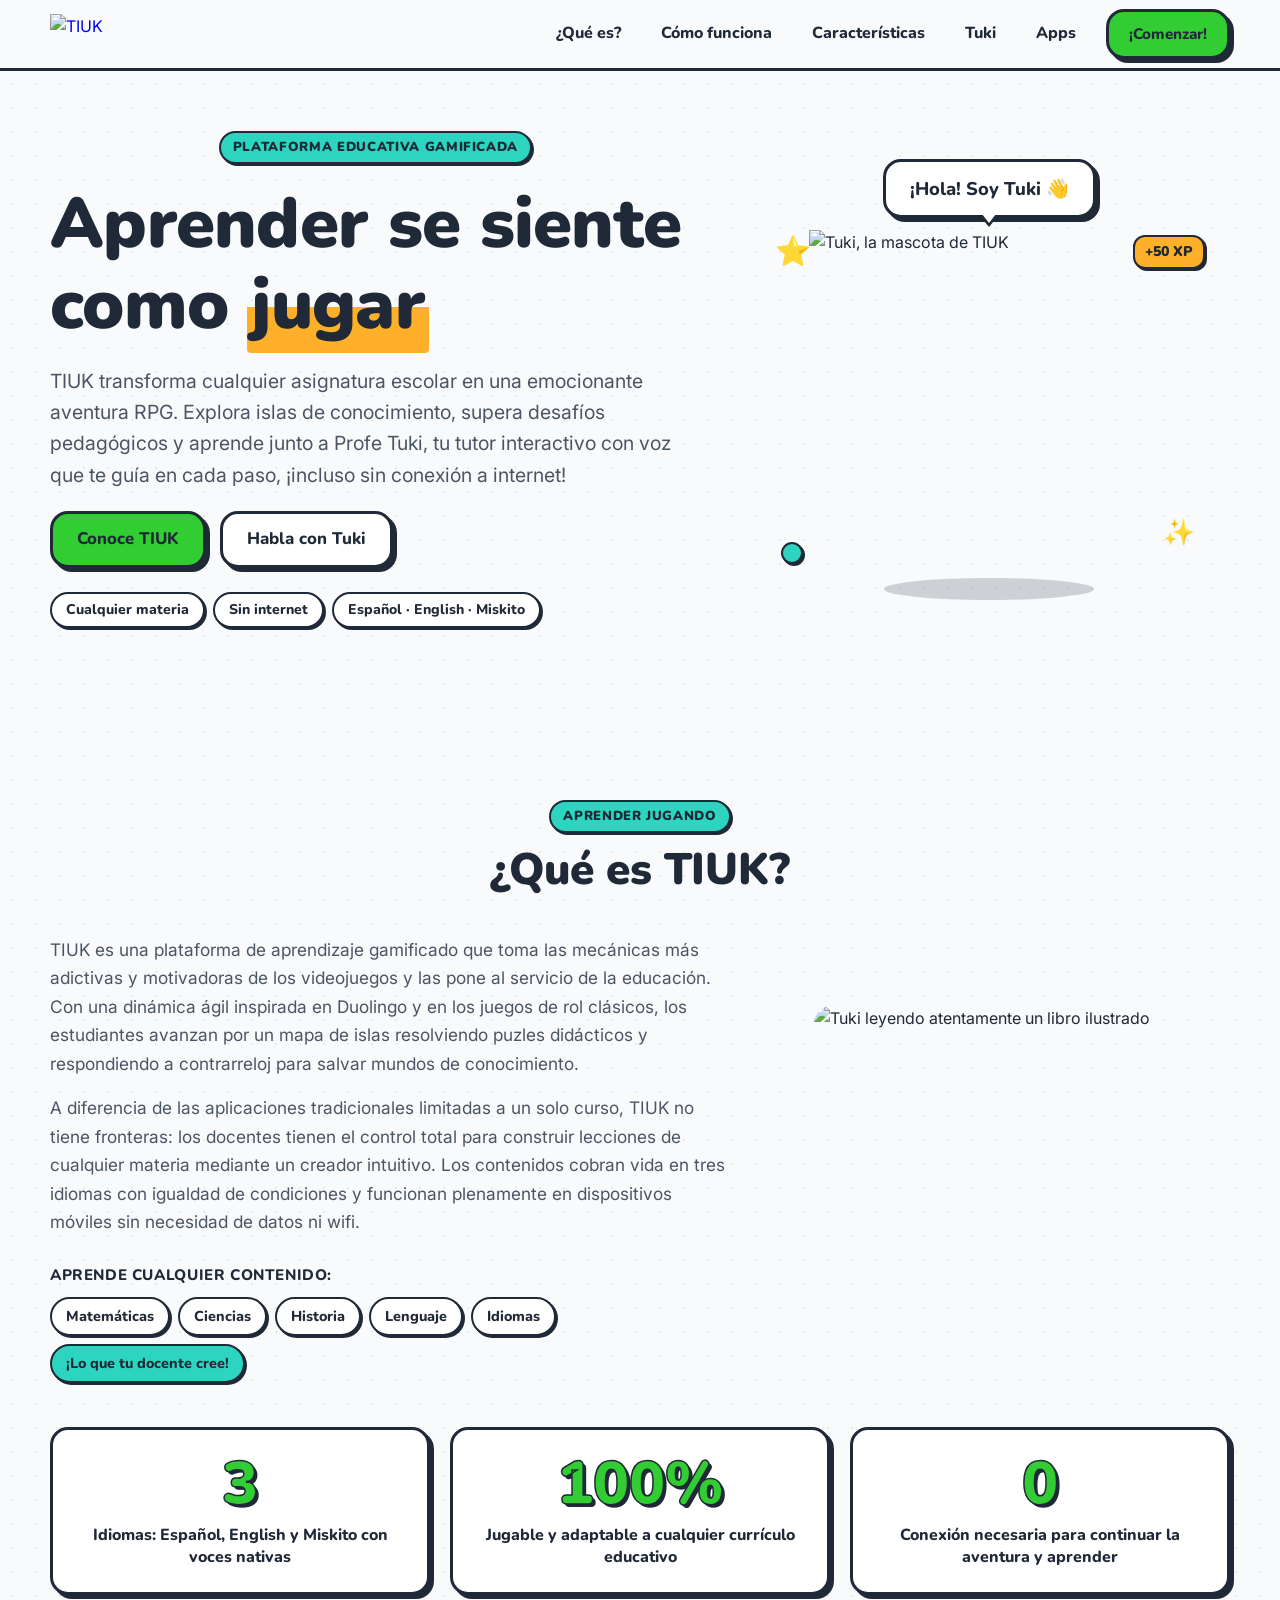
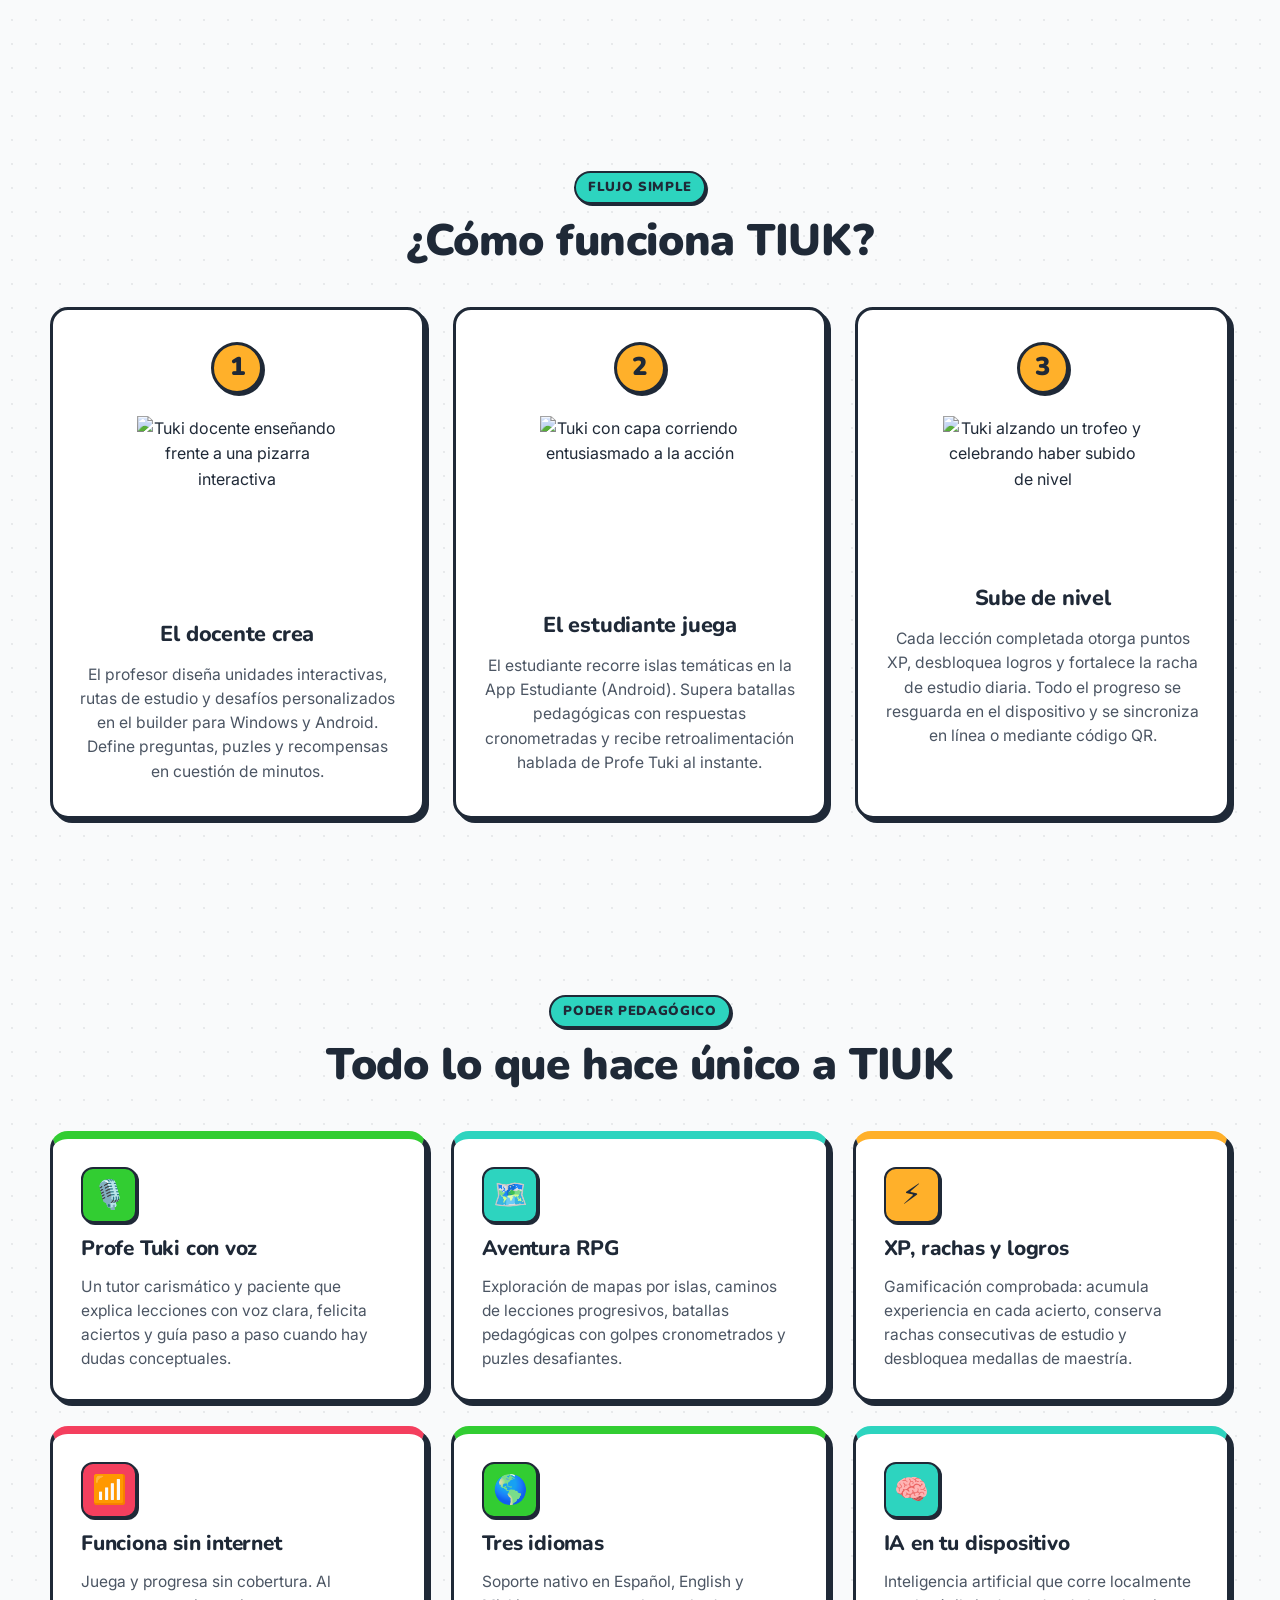
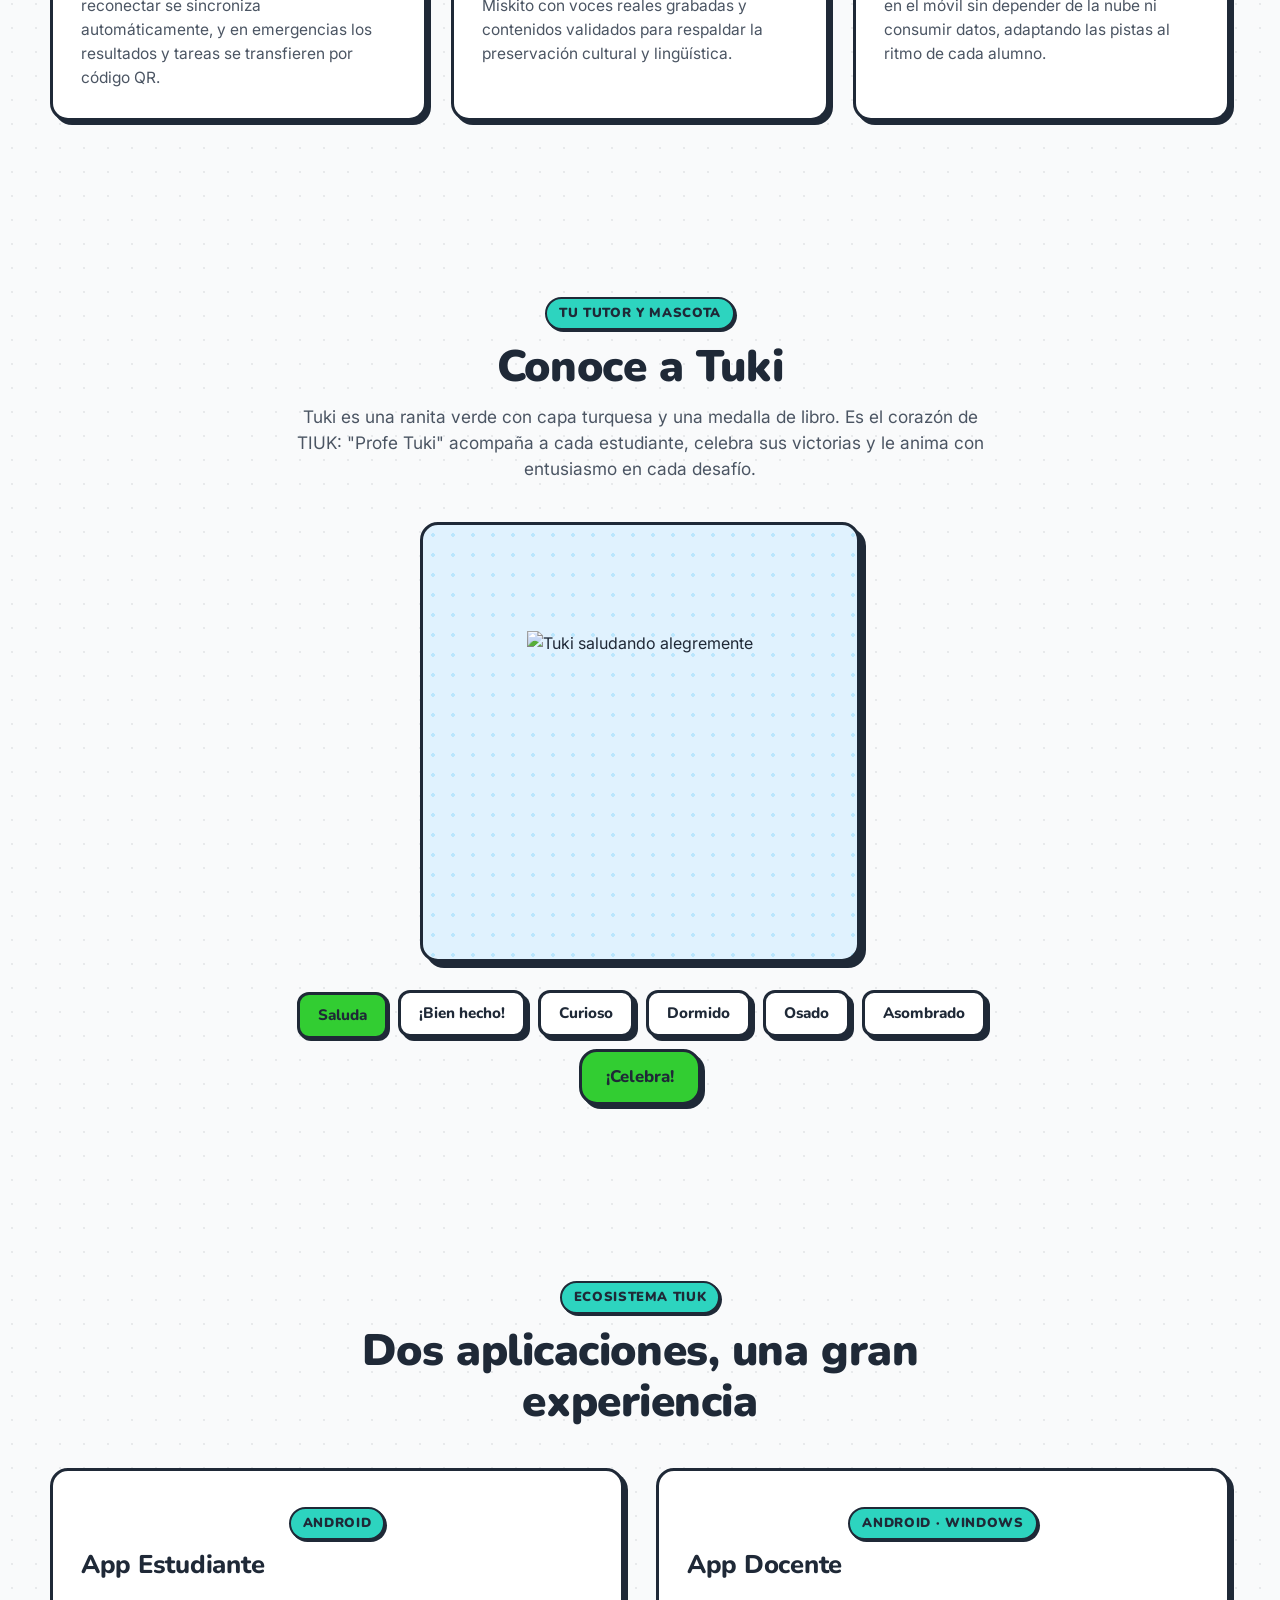
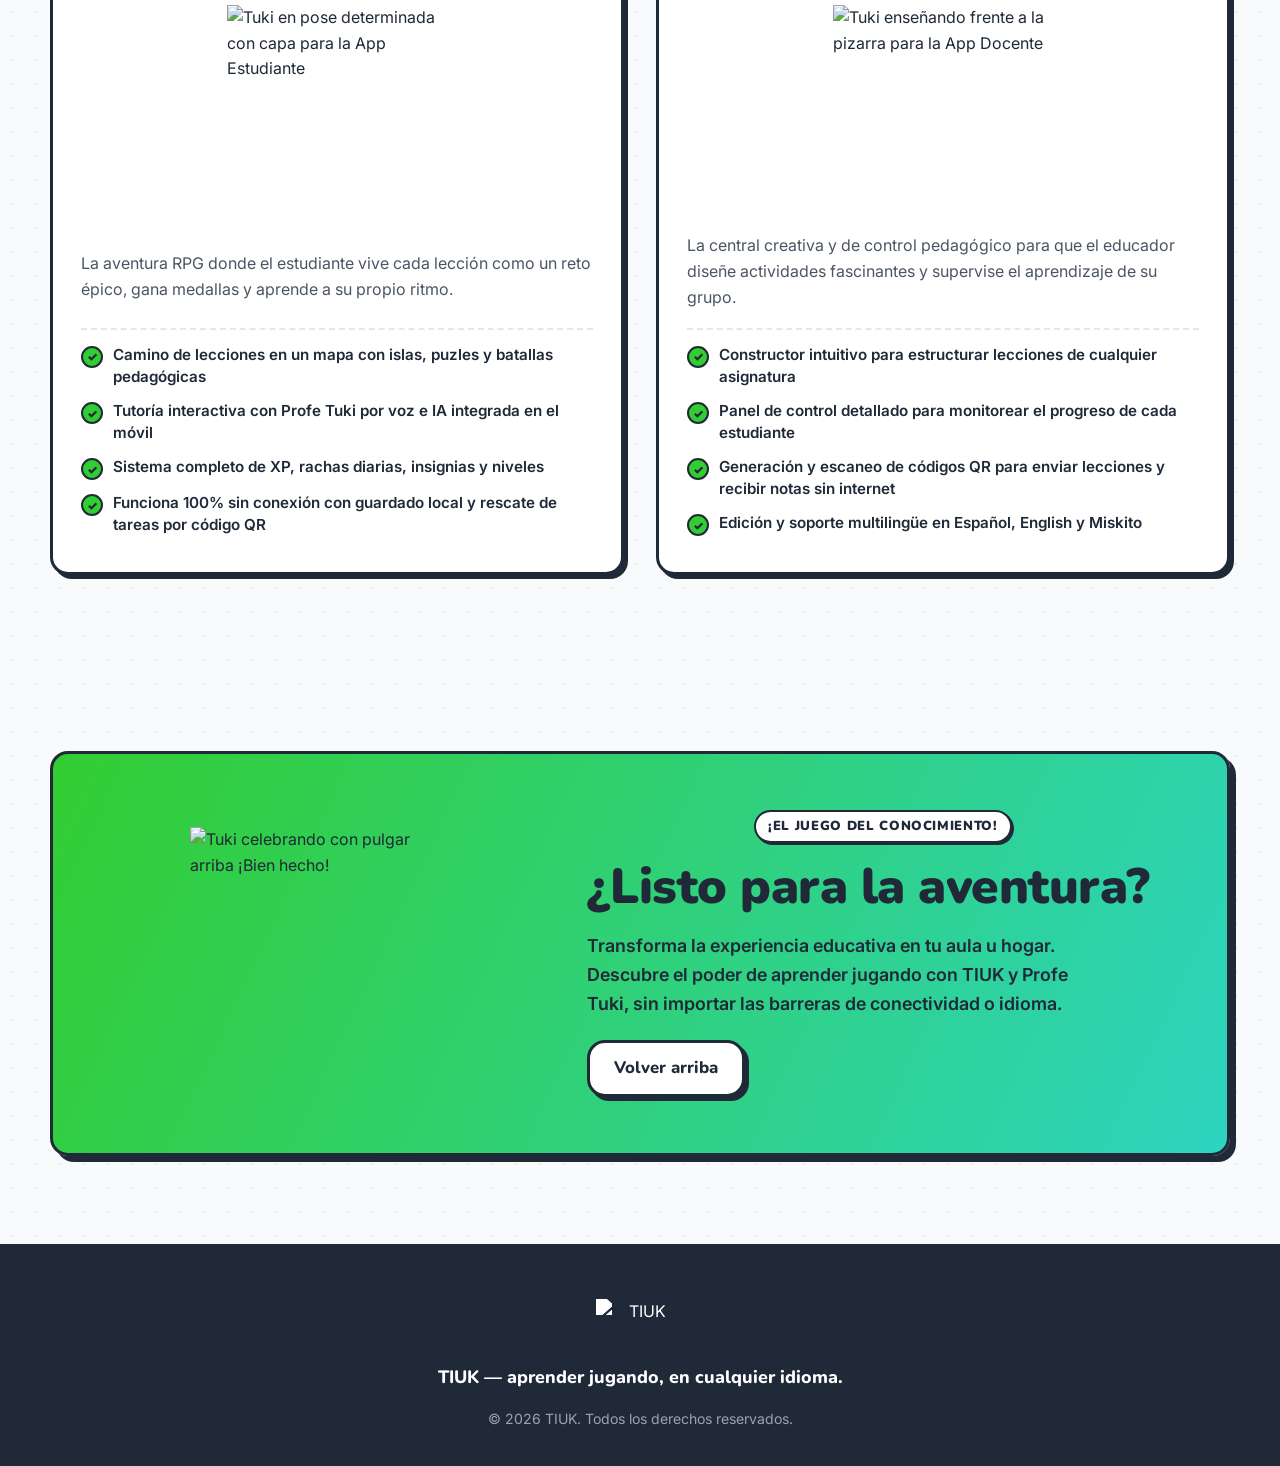
==== index.html @ 65a8e981 "feat(landing): estructura y estilos responsive de la landing de TIUK" ====
<!doctype html>
<html lang="es">
<head>
  <meta charset="UTF-8">
  <meta name="viewport" content="width=device-width, initial-scale=1.0">
  <title>TIUK — Aprender se siente como jugar</title>
  <meta name="description" content="TIUK es la plataforma educativa gamificada que convierte cualquier materia en una aventura RPG. Aprende con Profe Tuki, sin conexión a internet y en tres idiomas: Español, English y Miskito.">
  <meta name="theme-color" content="#32CD32">

  <!-- Open Graph -->
  <meta property="og:title" content="TIUK — Aprender se siente como jugar">
  <meta property="og:description" content="Plataforma educativa gamificada tipo RPG aplicable a cualquier materia. Tutor con voz Profe Tuki, modo sin conexión y soporte para Español, English y Miskito.">
  <meta property="og:image" content="assets/img/saludando.webp">

  <!-- Favicon -->
  <link rel="icon" type="image/svg+xml" href="assets/marca/simbolo.svg">

  <!-- Google Fonts: Nunito (800, 900) e Inter (400, 600, 700) -->
  <link rel="preconnect" href="https://fonts.googleapis.com">
  <link rel="preconnect" href="https://fonts.gstatic.com" crossorigin>
  <link href="https://fonts.googleapis.com/css2?family=Inter:wght@400;600;700&family=Nunito:wght@800;900&display=swap" rel="stylesheet">

  <!-- Estilos principales -->
  <link rel="stylesheet" href="css/estilos.css">

  <!-- Script diferido -->
  <script src="js/principal.js" defer></script>
</head>
<body>
  <!-- Enlace accesible de salto al contenido -->
  <a class="salto" href="#contenido">Saltar al contenido</a>

  <!-- Cabecera de navegación fija -->
  <header class="cabecera">
    <div class="contenedor cabecera__contenedor">
      <a class="cabecera__marca" href="#inicio" aria-label="TIUK - Volver al inicio">
        <img src="assets/marca/wordmark.svg" alt="TIUK" width="1698" height="926">
      </a>

      <button class="cabecera__menu" aria-expanded="false" aria-controls="navegacion" aria-label="Abrir menú" type="button">
        <span></span>
        <span></span>
        <span></span>
      </button>

      <nav id="navegacion" class="navegacion" aria-label="Navegación principal">
        <a href="#que-es" class="navegacion__enlace">¿Qué es?</a>
        <a href="#como-funciona" class="navegacion__enlace">Cómo funciona</a>
        <a href="#caracteristicas" class="navegacion__enlace">Características</a>
        <a href="#tuki" class="navegacion__enlace">Tuki</a>
        <a href="#apps" class="navegacion__enlace">Apps</a>
        <a href="#empezar" class="boton boton--primario cabecera__cta">¡Comenzar!</a>
      </nav>
    </div>
  </header>

  <!-- Contenido principal -->
  <main id="contenido">
    <!-- 1. HÉROE -->
    <section id="inicio" class="seccion seccion--inicio heroe">
      <div class="contenedor heroe__contenedor">
        <div class="heroe__rejilla">
          <div class="heroe__texto">
            <span class="etiqueta">Plataforma educativa gamificada</span>
            <h1>Aprender se siente como <span class="resaltado">jugar</span></h1>
            <p class="heroe__descripcion">
              TIUK transforma cualquier asignatura escolar en una emocionante aventura RPG. Explora islas de conocimiento, supera desafíos pedagógicos y aprende junto a Profe Tuki, tu tutor interactivo con voz que te guía en cada paso, ¡incluso sin conexión a internet!
            </p>
            <div class="heroe__acciones">
              <a href="#que-es" class="boton boton--primario">Conoce TIUK</a>
              <button id="boton-saludar" type="button" class="boton boton--secundario">Habla con Tuki</button>
            </div>
            <div class="insignias">
              <span class="insignia">Cualquier materia</span>
              <span class="insignia">Sin internet</span>
              <span class="insignia">Español · English · Miskito</span>
            </div>
          </div>

          <div class="heroe__visual">
            <div class="tuki-escena">
              <div class="burbuja" id="burbuja-tuki" aria-live="polite">
                <p id="texto-burbuja">¡Hola! Soy Tuki 👋</p>
              </div>
              <img id="tuki-animado" class="tuki-escena__tuki" src="assets/img/tuki-idle.webp" alt="Tuki, la mascota de TIUK" width="720" height="720" fetchpriority="high">
              <div class="tuki-escena__sombra"></div>
              <span class="chispa chispa--estrella" aria-hidden="true">⭐</span>
              <span class="chispa chispa--xp" aria-hidden="true">+50 XP</span>
              <span class="chispa chispa--circulo" aria-hidden="true"></span>
              <span class="chispa chispa--destello" aria-hidden="true">✨</span>
            </div>
          </div>
        </div>
      </div>
    </section>

    <!-- 2. QUÉ ES -->
    <section id="que-es" class="seccion seccion--que-es">
      <div class="contenedor">
        <div class="seccion__cabecera revelar">
          <span class="etiqueta">Aprender jugando</span>
          <h2 class="seccion__titulo">¿Qué es TIUK?</h2>
        </div>

        <div class="que-es__bloque revelar">
          <div class="que-es__texto">
            <p>
              TIUK es una plataforma de aprendizaje gamificado que toma las mecánicas más adictivas y motivadoras de los videojuegos y las pone al servicio de la educación. Con una dinámica ágil inspirada en Duolingo y en los juegos de rol clásicos, los estudiantes avanzan por un mapa de islas resolviendo puzles didácticos y respondiendo a contrarreloj para salvar mundos de conocimiento.
            </p>
            <p>
              A diferencia de las aplicaciones tradicionales limitadas a un solo curso, TIUK no tiene fronteras: los docentes tienen el control total para construir lecciones de cualquier materia mediante un creador intuitivo. Los contenidos cobran vida en tres idiomas con igualdad de condiciones y funcionan plenamente en dispositivos móviles sin necesidad de datos ni wifi.
            </p>

            <div class="materias-bloque">
              <span class="materias-bloque__titulo">Aprende cualquier contenido:</span>
              <ul class="materias" aria-label="Materias aplicables en TIUK">
                <li class="materia-chip">Matemáticas</li>
                <li class="materia-chip">Ciencias</li>
                <li class="materia-chip">Historia</li>
                <li class="materia-chip">Lenguaje</li>
                <li class="materia-chip">Idiomas</li>
                <li class="materia-chip materia-chip--destacado">¡Lo que tu docente cree!</li>
              </ul>
            </div>
          </div>

          <div class="que-es__visual">
            <img class="que-es__imagen" src="assets/img/leyendo.webp" alt="Tuki leyendo atentamente un libro ilustrado" width="560" height="451" loading="lazy" decoding="async">
          </div>
        </div>

        <div class="datos">
          <div class="dato tarjeta revelar">
            <span class="dato__cifra">3</span>
            <span class="dato__texto">Idiomas: Español, English y Miskito con voces nativas</span>
          </div>
          <div class="dato tarjeta revelar">
            <span class="dato__cifra">100%</span>
            <span class="dato__texto">Jugable y adaptable a cualquier currículo educativo</span>
          </div>
          <div class="dato tarjeta revelar">
            <span class="dato__cifra">0</span>
            <span class="dato__texto">Conexión necesaria para continuar la aventura y aprender</span>
          </div>
        </div>
      </div>
    </section>

    <!-- 3. CÓMO FUNCIONA -->
    <section id="como-funciona" class="seccion seccion--como-funciona">
      <div class="contenedor">
        <div class="seccion__cabecera revelar">
          <span class="etiqueta">Flujo simple</span>
          <h2 class="seccion__titulo">¿Cómo funciona TIUK?</h2>
        </div>

        <ol class="pasos">
          <li class="paso tarjeta revelar">
            <span class="paso__numero">1</span>
            <img class="paso__imagen" src="assets/img/ensenando.webp" alt="Tuki docente enseñando frente a una pizarra interactiva" width="560" height="515" loading="lazy" decoding="async">
            <h3>El docente crea</h3>
            <p>
              El profesor diseña unidades interactivas, rutas de estudio y desafíos personalizados en el builder para Windows y Android. Define preguntas, puzles y recompensas en cuestión de minutos.
            </p>
          </li>

          <li class="paso tarjeta revelar">
            <span class="paso__numero">2</span>
            <img class="paso__imagen" src="assets/img/corriendo.webp" alt="Tuki con capa corriendo entusiasmado a la acción" width="560" height="490" loading="lazy" decoding="async">
            <h3>El estudiante juega</h3>
            <p>
              El estudiante recorre islas temáticas en la App Estudiante (Android). Supera batallas pedagógicas con respuestas cronometradas y recibe retroalimentación hablada de Profe Tuki al instante.
            </p>
          </li>

          <li class="paso tarjeta revelar">
            <span class="paso__numero">3</span>
            <img class="paso__imagen" src="assets/img/subir-nivel.webp" alt="Tuki alzando un trofeo y celebrando haber subido de nivel" width="560" height="416" loading="lazy" decoding="async">
            <h3>Sube de nivel</h3>
            <p>
              Cada lección completada otorga puntos XP, desbloquea logros y fortalece la racha de estudio diaria. Todo el progreso se resguarda en el dispositivo y se sincroniza en línea o mediante código QR.
            </p>
          </li>
        </ol>
      </div>
    </section>

    <!-- 4. CARACTERÍSTICAS -->
    <section id="caracteristicas" class="seccion seccion--caracteristicas">
      <div class="contenedor">
        <div class="seccion__cabecera revelar">
          <span class="etiqueta">Poder pedagógico</span>
          <h2 class="seccion__titulo">Todo lo que hace único a TIUK</h2>
        </div>

        <div class="rejilla-caracteristicas">
          <article class="tarjeta caracteristica caracteristica--verde revelar">
            <div class="caracteristica__icono" aria-hidden="true">🎙️</div>
            <h3>Profe Tuki con voz</h3>
            <p>
              Un tutor carismático y paciente que explica lecciones con voz clara, felicita aciertos y guía paso a paso cuando hay dudas conceptuales.
            </p>
          </article>

          <article class="tarjeta caracteristica caracteristica--turquesa revelar">
            <div class="caracteristica__icono" aria-hidden="true">🗺️</div>
            <h3>Aventura RPG</h3>
            <p>
              Exploración de mapas por islas, caminos de lecciones progresivos, batallas pedagógicas con golpes cronometrados y puzles desafiantes.
            </p>
          </article>

          <article class="tarjeta caracteristica caracteristica--ambar revelar">
            <div class="caracteristica__icono" aria-hidden="true">⚡</div>
            <h3>XP, rachas y logros</h3>
            <p>
              Gamificación comprobada: acumula experiencia en cada acierto, conserva rachas consecutivas de estudio y desbloquea medallas de maestría.
            </p>
          </article>

          <article class="tarjeta caracteristica caracteristica--coral revelar">
            <div class="caracteristica__icono" aria-hidden="true">📶</div>
            <h3>Funciona sin internet</h3>
            <p>
              Juega y progresa sin cobertura. Al reconectar se sincroniza automáticamente, y en emergencias los resultados y tareas se transfieren por código QR.
            </p>
          </article>

          <article class="tarjeta caracteristica caracteristica--verde revelar">
            <div class="caracteristica__icono" aria-hidden="true">🌎</div>
            <h3>Tres idiomas</h3>
            <p>
              Soporte nativo en Español, English y Miskito con voces reales grabadas y contenidos validados para respaldar la preservación cultural y lingüística.
            </p>
          </article>

          <article class="tarjeta caracteristica caracteristica--turquesa revelar">
            <div class="caracteristica__icono" aria-hidden="true">🧠</div>
            <h3>IA en tu dispositivo</h3>
            <p>
              Inteligencia artificial que corre localmente en el móvil sin depender de la nube ni consumir datos, adaptando las pistas al ritmo de cada alumno.
            </p>
          </article>
        </div>
      </div>
    </section>

    <!-- 5. TUKI -->
    <section id="tuki" class="seccion seccion--tuki">
      <div class="contenedor">
        <div class="seccion__cabecera revelar">
          <span class="etiqueta">Tu tutor y mascota</span>
          <h2 class="seccion__titulo">Conoce a Tuki</h2>
          <p class="seccion__subtitulo">
            Tuki es una ranita verde con capa turquesa y una medalla de libro. Es el corazón de TIUK: "Profe Tuki" acompaña a cada estudiante, celebra sus victorias y le anima con entusiasmo en cada desafío.
          </p>
        </div>

        <div class="galeria revelar">
          <div class="galeria__escenario">
            <img id="tuki-galeria" src="assets/img/saludando.webp" width="560" height="549" alt="Tuki saludando alegremente" loading="lazy" decoding="async">
            <div class="confeti" id="confeti" aria-hidden="true"></div>
          </div>

          <div class="galeria__opciones" role="group" aria-label="Cambiar pose o estado de Tuki">
            <button type="button" class="opcion-pose" data-pose="saludando" data-alto="549" aria-pressed="true">Saluda</button>
            <button type="button" class="opcion-pose" data-pose="bien-hecho" data-alto="545" aria-pressed="false">¡Bien hecho!</button>
            <button type="button" class="opcion-pose" data-pose="curioso" data-alto="537" aria-pressed="false">Curioso</button>
            <button type="button" class="opcion-pose" data-pose="dormido" data-alto="550" aria-pressed="false">Dormido</button>
            <button type="button" class="opcion-pose" data-pose="cara-osado" data-alto="417" aria-pressed="false">Osado</button>
            <button type="button" class="opcion-pose" data-pose="cara-asombro" data-alto="467" aria-pressed="false">Asombrado</button>
            <button type="button" id="boton-celebrar" class="boton boton--primario">¡Celebra!</button>
          </div>
        </div>
      </div>
    </section>

    <!-- 6. APPS -->
    <section id="apps" class="seccion seccion--apps">
      <div class="contenedor">
        <div class="seccion__cabecera revelar">
          <span class="etiqueta">Ecosistema TIUK</span>
          <h2 class="seccion__titulo">Dos aplicaciones, una gran experiencia</h2>
        </div>

        <div class="rejilla-apps">
          <article class="tarjeta app revelar">
            <div class="app__cabecera">
              <span class="etiqueta">Android</span>
              <h3 class="app__titulo">App Estudiante</h3>
            </div>
            <img class="app__imagen" src="assets/img/tuki-determinado.webp" alt="Tuki en pose determinada con capa para la App Estudiante" width="720" height="720" loading="lazy" decoding="async">
            <p class="app__descripcion">
              La aventura RPG donde el estudiante vive cada lección como un reto épico, gana medallas y aprende a su propio ritmo.
            </p>
            <ul class="app__beneficios">
              <li><span class="app__check" aria-hidden="true">✓</span> Camino de lecciones en un mapa con islas, puzles y batallas pedagógicas</li>
              <li><span class="app__check" aria-hidden="true">✓</span> Tutoría interactiva con Profe Tuki por voz e IA integrada en el móvil</li>
              <li><span class="app__check" aria-hidden="true">✓</span> Sistema completo de XP, rachas diarias, insignias y niveles</li>
              <li><span class="app__check" aria-hidden="true">✓</span> Funciona 100% sin conexión con guardado local y rescate de tareas por código QR</li>
            </ul>
          </article>

          <article class="tarjeta app revelar">
            <div class="app__cabecera">
              <span class="etiqueta">Android · Windows</span>
              <h3 class="app__titulo">App Docente</h3>
            </div>
            <img class="app__imagen" src="assets/img/ensenando.webp" alt="Tuki enseñando frente a la pizarra para la App Docente" width="560" height="515" loading="lazy" decoding="async">
            <p class="app__descripcion">
              La central creativa y de control pedagógico para que el educador diseñe actividades fascinantes y supervise el aprendizaje de su grupo.
            </p>
            <ul class="app__beneficios">
              <li><span class="app__check" aria-hidden="true">✓</span> Constructor intuitivo para estructurar lecciones de cualquier asignatura</li>
              <li><span class="app__check" aria-hidden="true">✓</span> Panel de control detallado para monitorear el progreso de cada estudiante</li>
              <li><span class="app__check" aria-hidden="true">✓</span> Generación y escaneo de códigos QR para enviar lecciones y recibir notas sin internet</li>
              <li><span class="app__check" aria-hidden="true">✓</span> Edición y soporte multilingüe en Español, English y Miskito</li>
            </ul>
          </article>
        </div>
      </div>
    </section>

    <!-- 7. EMPEZAR (CTA) -->
    <section id="empezar" class="seccion seccion--cta">
      <div class="contenedor">
        <div class="cta-banner tarjeta revelar">
          <div class="cta-banner__visual">
            <img class="cta-banner__imagen" src="assets/img/bien-hecho.webp" alt="Tuki celebrando con pulgar arriba ¡Bien hecho!" width="560" height="545" loading="lazy" decoding="async">
          </div>
          <div class="cta-banner__contenido">
            <span class="etiqueta cta-banner__etiqueta">¡El juego del conocimiento!</span>
            <h2 class="seccion__titulo cta-banner__titulo">¿Listo para la aventura?</h2>
            <p class="cta-banner__texto">
              Transforma la experiencia educativa en tu aula u hogar. Descubre el poder de aprender jugando con TIUK y Profe Tuki, sin importar las barreras de conectividad o idioma.
            </p>
            <div class="cta-banner__acciones">
              <a href="#inicio" class="boton boton--secundario">Volver arriba</a>
            </div>
          </div>
        </div>
      </div>
    </section>
  </main>

  <!-- Pie de página -->
  <footer class="pie">
    <div class="contenedor pie__contenedor">
      <div class="pie__marca-envoltorio">
        <img class="pie__marca" src="assets/marca/wordmark.svg" alt="TIUK" width="1698" height="926" loading="lazy" decoding="async">
      </div>
      <p class="pie__lema">TIUK — aprender jugando, en cualquier idioma.</p>
      <p class="pie__copyright">© 2026 TIUK. Todos los derechos reservados.</p>
    </div>
  </footer>
</body>
</html>
---- css/estilos.css ----
/* ==========================================================================
   TIUK LANDING PAGE - HOJA DE ESTILOS PRINCIPAL
   Estilo: Soft-Neobrutalismo Mobile-First
   ========================================================================== */

/* --------------------------------------------------------------------------
   1. TOKENS DE DISEÑO Y VARIABLES CSS
   -------------------------------------------------------------------------- */
:root {
  --verde-vital: #32CD32;
  --turquesa: #2DD4BF;
  --coral: #F43F5E;
  --ambar: #FFB02A;
  --grafito: #1F2937;
  --nube: #F9FAFB;
  --papel: #FFFFFF;
  --gris-inactivo: #E5E7EB;
  --gris-oscuro: #4B5563;

  --fuente-titulos: 'Nunito', system-ui, sans-serif;
  --fuente-cuerpo: 'Inter', system-ui, sans-serif;

  --borde: 3px solid var(--grafito);
  --sombra: 4px 4px 0 var(--grafito);
  --sombra-grande: 6px 6px 0 var(--grafito);
  --sombra-chica: 2px 2px 0 var(--grafito);

  --radio: 18px;
  --radio-chico: 12px;
  --gutter: 16px;
}

/* --------------------------------------------------------------------------
   2. RESET LIGERO Y BASE
   -------------------------------------------------------------------------- */
*,
*::before,
*::after {
  box-sizing: border-box;
  margin: 0;
  padding: 0;
}

html {
  scroll-behavior: smooth;
  scroll-padding-top: 84px;
  -webkit-text-size-adjust: 100%;
}

body {
  background-color: var(--nube);
  background-image: radial-gradient(rgba(31, 41, 55, 0.08) 1.5px, transparent 1.5px);
  background-size: 24px 24px;
  color: var(--grafito);
  font-family: var(--fuente-cuerpo);
  font-size: 1rem;
  line-height: 1.6;
  overflow-x: clip;
  overflow-wrap: break-word;
  word-break: break-word;
}

img,
picture,
svg,
video {
  max-width: 100%;
  height: auto;
  display: block;
}

button,
input,
select,
textarea {
  font: inherit;
  color: inherit;
}

/* --------------------------------------------------------------------------
   3. TIPOGRAFÍA Y JERARQUÍA
   -------------------------------------------------------------------------- */
h1,
h2,
h3,
h4 {
  font-family: var(--fuente-titulos);
  color: var(--grafito);
  line-height: 1.15;
  letter-spacing: -0.01em;
}

h1 {
  font-weight: 900;
  font-size: clamp(2.2rem, 6vw + 1rem, 4.4rem);
}

h2 {
  font-weight: 900;
  font-size: clamp(1.8rem, 3.5vw + 0.5rem, 2.75rem);
}

h3 {
  font-weight: 800;
  font-size: clamp(1.25rem, 2vw + 0.4rem, 1.6rem);
}

p {
  color: var(--gris-oscuro);
}

/* --------------------------------------------------------------------------
   4. ACCESIBILIDAD Y UTILIDADES
   -------------------------------------------------------------------------- */
/* Salto de accesibilidad */
.salto {
  position: absolute;
  top: -120px;
  left: var(--gutter);
  z-index: 1000;
  padding: 12px 20px;
  background-color: var(--verde-vital);
  color: var(--grafito);
  border: var(--borde);
  border-radius: var(--radio-chico);
  box-shadow: var(--sombra);
  font-family: var(--fuente-titulos);
  font-weight: 900;
  text-decoration: none;
  transition: top 0.2s ease;
}

.salto:focus {
  top: 16px;
  outline: 3px solid var(--grafito);
  outline-offset: 3px;
}

/* Foco visible en elementos interactivos */
:focus-visible {
  outline: 3px solid var(--turquesa);
  outline-offset: 3px;
}

/* Contenedor fluido */
.contenedor {
  width: min(1180px, 100% - 2 * var(--gutter));
  margin-inline: auto;
}

@media (min-width: 1200px) {
  :root {
    --gutter: 24px;
  }
}

/* Secciones globales */
.seccion {
  padding-block: 56px;
}

@media (min-width: 900px) {
  .seccion {
    padding-block: 88px;
  }
}

.seccion__cabecera {
  text-align: center;
  max-width: 700px;
  margin-inline: auto;
  margin-bottom: 40px;
  display: flex;
  flex-direction: column;
  align-items: center;
  gap: 12px;
}

.seccion__titulo {
  color: var(--grafito);
}

.seccion__subtitulo {
  font-size: 1.08rem;
  color: var(--gris-oscuro);
  line-height: 1.5;
}

/* Tarjeta neobrutalista base */
.tarjeta {
  background-color: var(--papel);
  border: var(--borde);
  border-radius: var(--radio);
  box-shadow: var(--sombra);
  transition: transform 0.15s ease, box-shadow 0.15s ease;
}

/* Etiqueta / Badge superior */
.etiqueta {
  display: inline-block;
  font-family: var(--fuente-titulos);
  font-weight: 900;
  font-size: 0.82rem;
  text-transform: uppercase;
  letter-spacing: 0.05em;
  padding: 4px 12px;
  background-color: var(--turquesa);
  color: var(--grafito);
  border: 2px solid var(--grafito);
  border-radius: 999px;
  box-shadow: var(--sombra-chica);
  align-self: center;
}

/* Texto resaltado estilo rotulador */
.resaltado {
  background: linear-gradient(180deg, transparent 52%, var(--ambar) 52%);
  display: inline;
  padding-inline: 4px;
  border-radius: 4px;
}

/* --------------------------------------------------------------------------
   5. BOTONES NEOBRUTALISTAS
   -------------------------------------------------------------------------- */
.boton {
  display: inline-flex;
  align-items: center;
  justify-content: center;
  gap: 8px;
  font-family: var(--fuente-titulos);
  font-weight: 800;
  font-size: 1.05rem;
  text-decoration: none;
  padding: 12px 24px;
  border: var(--borde);
  border-radius: var(--radio);
  box-shadow: var(--sombra);
  cursor: pointer;
  user-select: none;
  transition: transform 0.15s ease, box-shadow 0.15s ease, background-color 0.15s ease;
}

.boton:hover {
  transform: translate(-2px, -2px);
  box-shadow: var(--sombra-grande);
}

.boton:active {
  transform: translate(4px, 4px);
  box-shadow: 0 0 0 var(--grafito);
}

.boton--primario {
  background-color: var(--verde-vital);
  color: var(--grafito);
}

.boton--primario:hover {
  background-color: #2ec12e;
}

.boton--secundario {
  background-color: var(--papel);
  color: var(--grafito);
}

.boton--secundario:hover {
  background-color: var(--nube);
}

/* --------------------------------------------------------------------------
   6. CABECERA Y NAVEGACIÓN
   -------------------------------------------------------------------------- */
.cabecera {
  position: sticky;
  top: 0;
  z-index: 100;
  background-color: rgba(249, 250, 251, 0.94);
  backdrop-filter: blur(10px);
  -webkit-backdrop-filter: blur(10px);
  border-bottom: var(--borde);
}

.cabecera__contenedor {
  display: flex;
  align-items: center;
  justify-content: space-between;
  height: 68px;
}

.cabecera__marca {
  display: inline-flex;
  align-items: center;
  text-decoration: none;
}

.cabecera__marca img {
  height: 40px;
  width: auto;
  object-fit: contain;
}

/* Botón Hamburguesa */
.cabecera__menu {
  display: flex;
  flex-direction: column;
  justify-content: space-around;
  width: 44px;
  height: 44px;
  padding: 9px;
  background-color: var(--papel);
  border: var(--borde);
  border-radius: var(--radio-chico);
  box-shadow: var(--sombra);
  cursor: pointer;
  transition: transform 0.15s ease, box-shadow 0.15s ease;
}

.cabecera__menu:hover {
  transform: translate(-2px, -2px);
  box-shadow: var(--sombra-grande);
}

.cabecera__menu:active {
  transform: translate(2px, 2px);
  box-shadow: 0 0 0 var(--grafito);
}

.cabecera__menu span {
  display: block;
  width: 100%;
  height: 3px;
  background-color: var(--grafito);
  border-radius: 2px;
  transition: transform 0.25s ease, opacity 0.25s ease;
}

/* Hamburguesa en estado X al abrir menú */
.cabecera.cabecera--abierta .cabecera__menu span:nth-child(1) {
  transform: translateY(7px) rotate(45deg);
}

.cabecera.cabecera--abierta .cabecera__menu span:nth-child(2) {
  opacity: 0;
}

.cabecera.cabecera--abierta .cabecera__menu span:nth-child(3) {
  transform: translateY(-7px) rotate(-45deg);
}

/* Panel desplegable mobile < 900px */
@media (max-width: 899px) {
  .navegacion {
    display: none;
    position: fixed;
    top: 68px;
    left: 0;
    right: 0;
    bottom: 0;
    height: calc(100vh - 68px);
    background-color: var(--nube);
    background-image: radial-gradient(rgba(31, 41, 55, 0.08) 1.5px, transparent 1.5px);
    background-size: 24px 24px;
    padding: 36px var(--gutter);
    border-top: var(--borde);
    flex-direction: column;
    align-items: center;
    gap: 20px;
    overflow-y: auto;
  }

  .cabecera.cabecera--abierta .navegacion {
    display: flex;
  }

  .navegacion__enlace {
    font-family: var(--fuente-titulos);
    font-weight: 800;
    font-size: 1.25rem;
    color: var(--grafito);
    text-decoration: none;
    padding: 8px 16px;
    border-radius: var(--radio-chico);
    transition: background-color 0.15s ease;
  }

  .navegacion__enlace:hover {
    background-color: var(--gris-inactivo);
  }

  .navegacion .cabecera__cta {
    width: 100%;
    max-width: 260px;
    margin-top: 12px;
  }
}

/* Navegación horizontal en pantallas >= 900px */
@media (min-width: 900px) {
  .cabecera__menu {
    display: none;
  }

  .navegacion {
    display: flex;
    align-items: center;
    gap: 20px;
  }

  .navegacion__enlace {
    font-family: var(--fuente-titulos);
    font-weight: 800;
    font-size: 1rem;
    color: var(--grafito);
    text-decoration: none;
    padding: 6px 10px;
    border-radius: var(--radio-chico);
    transition: background-color 0.15s ease, color 0.15s ease;
  }

  .navegacion__enlace:hover {
    background-color: rgba(45, 212, 191, 0.2);
  }

  .navegacion .cabecera__cta {
    padding: 10px 20px;
    font-size: 0.95rem;
  }
}

/* --------------------------------------------------------------------------
   7. SECCIÓN 1: HÉROE (#inicio)
   -------------------------------------------------------------------------- */
.heroe {
  padding-top: 36px;
  padding-bottom: 56px;
}

.heroe__rejilla {
  display: grid;
  grid-template-columns: 1fr;
  gap: 36px;
  align-items: center;
}

@media (min-width: 900px) {
  .heroe {
    padding-top: 60px;
    padding-bottom: 84px;
  }

  .heroe__rejilla {
    grid-template-columns: 1.15fr 0.85fr;
    gap: 48px;
  }
}

.heroe__texto {
  display: flex;
  flex-direction: column;
  align-items: flex-start;
  gap: 20px;
}

.heroe__descripcion {
  font-size: clamp(1.05rem, 1.2vw + 0.4rem, 1.22rem);
  color: var(--gris-oscuro);
  line-height: 1.6;
}

.heroe__acciones {
  display: flex;
  flex-wrap: wrap;
  gap: 14px;
  width: 100%;
}

@media (max-width: 480px) {
  .heroe__acciones .boton {
    width: 100%;
  }
}

.insignias {
  display: flex;
  flex-wrap: wrap;
  gap: 8px;
  margin-top: 4px;
}

.insignia {
  background-color: var(--papel);
  border: 2px solid var(--grafito);
  border-radius: 999px;
  box-shadow: var(--sombra-chica);
  padding: 5px 14px;
  font-family: var(--fuente-titulos);
  font-weight: 800;
  font-size: 0.88rem;
  color: var(--grafito);
}

/* Escena interactiva de Tuki */
.heroe__visual {
  display: flex;
  justify-content: center;
  align-items: center;
}

.tuki-escena {
  position: relative;
  width: 100%;
  max-width: 440px;
  display: flex;
  flex-direction: column;
  align-items: center;
  margin-inline: auto;
}

/* Globo de diálogo de Tuki */
.burbuja {
  position: relative;
  background-color: var(--papel);
  border: var(--borde);
  border-radius: var(--radio);
  box-shadow: var(--sombra);
  padding: 12px 24px;
  min-height: 54px;
  margin-bottom: 12px;
  display: inline-flex;
  align-items: center;
  justify-content: center;
  text-align: center;
  z-index: 5;
}

.burbuja p {
  font-family: var(--fuente-titulos);
  font-weight: 800;
  font-size: 1.15rem;
  color: var(--grafito);
  margin: 0;
}

.burbuja::after {
  content: '';
  position: absolute;
  bottom: -12px;
  left: 50%;
  transform: translateX(-50%);
  width: 0;
  height: 0;
  border-left: 10px solid transparent;
  border-right: 10px solid transparent;
  border-top: 12px solid var(--grafito);
}

.burbuja::before {
  content: '';
  position: absolute;
  bottom: -8px;
  left: 50%;
  transform: translateX(-50%);
  width: 0;
  height: 0;
  border-left: 7px solid transparent;
  border-right: 7px solid transparent;
  border-top: 9px solid var(--papel);
  z-index: 1;
}

/* Tuki flotante */
.tuki-escena__tuki {
  width: 100%;
  max-width: 360px;
  height: auto;
  animation: flotar 3s ease-in-out infinite;
  position: relative;
  z-index: 2;
}

/* Sombra de Tuki sincronizada */
.tuki-escena__sombra {
  width: 210px;
  height: 22px;
  background-color: var(--grafito);
  opacity: 0.2;
  border-radius: 50%;
  margin-top: -12px;
  animation: sombra-flotar 3s ease-in-out infinite;
  z-index: 1;
}

@keyframes flotar {
  0%, 100% {
    transform: translateY(0);
  }
  50% {
    transform: translateY(-14px);
  }
}

@keyframes sombra-flotar {
  0%, 100% {
    transform: scale(1);
    opacity: 0.2;
  }
  50% {
    transform: scale(0.85);
    opacity: 0.12;
  }
}

/* Salto de celebración */
.tuki-escena--celebrando,
.tuki-escena--celebrando .tuki-escena__tuki,
.tuki-escena.tuki-escena--celebrando .tuki-escena__tuki,
#tuki-animado.tuki-escena--celebrando {
  animation: saltar 0.6s cubic-bezier(0.34, 1.56, 0.64, 1);
}

@keyframes saltar {
  0%, 100% {
    transform: translateY(0) scale(1);
  }
  35% {
    transform: translateY(-38px) scale(1.08);
  }
  70% {
    transform: translateY(4px) scale(0.96);
  }
}

/* Chispas y elementos flotantes */
.chispa {
  position: absolute;
  pointer-events: none;
  user-select: none;
  z-index: 3;
  font-family: var(--fuente-titulos);
  font-weight: 900;
}

.chispa--estrella {
  top: 70px;
  left: 6px;
  font-size: 1.8rem;
  animation: flotar-chispa 2.8s ease-in-out infinite;
}

.chispa--xp {
  top: 76px;
  right: 4px;
  background-color: var(--ambar);
  color: var(--grafito);
  border: 2px solid var(--grafito);
  border-radius: var(--radio-chico);
  padding: 4px 10px;
  font-size: 0.88rem;
  box-shadow: var(--sombra-chica);
  animation: flotar-chispa 3.2s ease-in-out infinite 0.4s;
}

.chispa--circulo {
  bottom: 36px;
  left: 12px;
  width: 22px;
  height: 22px;
  border-radius: 50%;
  background-color: var(--turquesa);
  border: 2px solid var(--grafito);
  box-shadow: var(--sombra-chica);
  animation: flotar-chispa 2.6s ease-in-out infinite 0.2s;
}

.chispa--destello {
  bottom: 46px;
  right: 14px;
  font-size: 1.6rem;
  animation: flotar-chispa 3s ease-in-out infinite 0.6s;
}

@keyframes flotar-chispa {
  0%, 100% {
    transform: translateY(0) rotate(0deg);
  }
  50% {
    transform: translateY(-8px) rotate(6deg);
  }
}

/* --------------------------------------------------------------------------
   8. SECCIÓN 2: QUÉ ES (#que-es)
   -------------------------------------------------------------------------- */
.que-es__bloque {
  display: grid;
  grid-template-columns: 1fr;
  gap: 36px;
  align-items: center;
  margin-bottom: 44px;
}

@media (min-width: 900px) {
  .que-es__bloque {
    grid-template-columns: 1.2fr 0.8fr;
    gap: 48px;
  }
}

.que-es__texto {
  display: flex;
  flex-direction: column;
  gap: 16px;
}

.que-es__texto p {
  font-size: 1.08rem;
  line-height: 1.65;
}

.materias-bloque {
  margin-top: 10px;
  display: flex;
  flex-direction: column;
  gap: 10px;
}

.materias-bloque__titulo {
  font-family: var(--fuente-titulos);
  font-weight: 800;
  font-size: 0.95rem;
  color: var(--grafito);
  text-transform: uppercase;
  letter-spacing: 0.04em;
}

.materias {
  list-style: none;
  display: flex;
  flex-wrap: wrap;
  gap: 8px;
}

.materia-chip {
  background-color: var(--papel);
  border: 2px solid var(--grafito);
  border-radius: 999px;
  padding: 6px 14px;
  font-family: var(--fuente-titulos);
  font-weight: 800;
  font-size: 0.9rem;
  box-shadow: var(--sombra-chica);
}

.materia-chip--destacado {
  background-color: var(--turquesa);
}

.que-es__visual {
  display: flex;
  justify-content: center;
}

.que-es__imagen {
  max-width: 380px;
  width: 100%;
  height: auto;
  border-radius: var(--radio);
}

/* Métricas destacadas (.dato) */
.datos {
  display: grid;
  grid-template-columns: 1fr;
  gap: 20px;
}

@media (min-width: 600px) {
  .datos {
    grid-template-columns: repeat(3, 1fr);
  }
}

.dato {
  padding: 24px 20px;
  text-align: center;
  display: flex;
  flex-direction: column;
  align-items: center;
  gap: 10px;
}

.dato__cifra {
  font-family: var(--fuente-titulos);
  font-weight: 900;
  font-size: clamp(2.6rem, 5vw, 3.8rem);
  color: var(--verde-vital);
  line-height: 1;
  -webkit-text-stroke: 1.5px var(--grafito);
  text-shadow: 3px 3px 0 var(--grafito);
}

.dato__texto {
  font-family: var(--fuente-titulos);
  font-weight: 800;
  font-size: 1rem;
  color: var(--grafito);
  line-height: 1.35;
}

/* --------------------------------------------------------------------------
   9. SECCIÓN 3: CÓMO FUNCIONA (#como-funciona)
   -------------------------------------------------------------------------- */
.pasos {
  list-style: none;
  display: grid;
  grid-template-columns: 1fr;
  gap: 28px;
}

@media (min-width: 900px) {
  .pasos {
    grid-template-columns: repeat(3, 1fr);
  }
}

.paso {
  padding: 32px 24px;
  display: flex;
  flex-direction: column;
  align-items: center;
  text-align: center;
  gap: 16px;
}

.paso__numero {
  width: 52px;
  height: 52px;
  border-radius: 50%;
  background-color: var(--ambar);
  border: var(--borde);
  box-shadow: var(--sombra-chica);
  font-family: var(--fuente-titulos);
  font-weight: 900;
  font-size: 1.6rem;
  display: flex;
  align-items: center;
  justify-content: center;
}

.paso__imagen {
  max-width: 200px;
  height: auto;
  margin-block: 6px;
}

.paso h3 {
  font-size: 1.35rem;
}

.paso p {
  color: var(--gris-oscuro);
  font-size: 0.98rem;
  line-height: 1.55;
}

/* --------------------------------------------------------------------------
   10. SECCIÓN 4: CARACTERÍSTICAS (#caracteristicas)
   -------------------------------------------------------------------------- */
.rejilla-caracteristicas {
  display: grid;
  grid-template-columns: 1fr;
  gap: 24px;
}

@media (min-width: 600px) {
  .rejilla-caracteristicas {
    grid-template-columns: repeat(2, 1fr);
  }
}

@media (min-width: 1000px) {
  .rejilla-caracteristicas {
    grid-template-columns: repeat(3, 1fr);
  }
}

.caracteristica {
  padding: 28px;
  display: flex;
  flex-direction: column;
  align-items: flex-start;
  gap: 14px;
  border-top-width: 8px;
}

.caracteristica--verde {
  --color-tema: var(--verde-vital);
  border-top-color: var(--verde-vital);
}

.caracteristica--turquesa {
  --color-tema: var(--turquesa);
  border-top-color: var(--turquesa);
}

.caracteristica--ambar {
  --color-tema: var(--ambar);
  border-top-color: var(--ambar);
}

.caracteristica--coral {
  --color-tema: var(--coral);
  border-top-color: var(--coral);
}

.caracteristica__icono {
  width: 56px;
  height: 56px;
  background-color: var(--color-tema);
  border: 2px solid var(--grafito);
  border-radius: var(--radio-chico);
  box-shadow: var(--sombra-chica);
  display: flex;
  align-items: center;
  justify-content: center;
  font-size: 1.75rem;
}

.caracteristica h3 {
  font-size: 1.3rem;
}

.caracteristica p {
  font-size: 0.97rem;
  line-height: 1.55;
}

/* --------------------------------------------------------------------------
   11. SECCIÓN 5: TUKI Y GALERÍA DE POSES (#tuki)
   -------------------------------------------------------------------------- */
.galeria {
  position: relative;
  display: flex;
  flex-direction: column;
  align-items: center;
  gap: 28px;
  max-width: 720px;
  margin-inline: auto;
}

.galeria__escenario {
  position: relative;
  width: 100%;
  max-width: 440px;
  aspect-ratio: 1 / 1;
  background-color: #E0F2FE;
  background-image: radial-gradient(#bae6fd 2px, transparent 2px);
  background-size: 20px 20px;
  border: var(--borde);
  border-radius: var(--radio);
  box-shadow: var(--sombra-grande);
  display: flex;
  align-items: center;
  justify-content: center;
  padding: 20px;
  overflow: hidden;
}

#tuki-galeria {
  max-width: 100%;
  max-height: 100%;
  width: auto;
  height: auto;
  object-fit: contain;
  transition: transform 0.25s cubic-bezier(0.34, 1.56, 0.64, 1), opacity 0.2s ease;
}

.galeria--cambiando #tuki-galeria,
.galeria.galeria--cambiando #tuki-galeria,
.galeria__escenario.galeria--cambiando #tuki-galeria,
#tuki-galeria.galeria--cambiando {
  transform: scale(0.92);
  opacity: 0.4;
}

.galeria__opciones {
  display: flex;
  flex-wrap: wrap;
  justify-content: center;
  align-items: center;
  gap: 12px;
}

.opcion-pose {
  background-color: var(--papel);
  border: var(--borde);
  border-radius: var(--radio-chico);
  box-shadow: var(--sombra);
  padding: 8px 18px;
  font-family: var(--fuente-titulos);
  font-weight: 800;
  font-size: 0.95rem;
  color: var(--grafito);
  cursor: pointer;
  transition: transform 0.15s ease, box-shadow 0.15s ease, background-color 0.15s ease;
}

.opcion-pose:hover {
  transform: translate(-2px, -2px);
  box-shadow: var(--sombra-grande);
}

.opcion-pose:active {
  transform: translate(2px, 2px);
  box-shadow: var(--sombra-chica);
}

.opcion-pose[aria-pressed="true"] {
  background-color: var(--verde-vital);
  transform: translate(2px, 2px);
  box-shadow: var(--sombra-chica);
}

/* Efecto de confeti para la celebración */
.confeti {
  position: absolute;
  inset: 0;
  pointer-events: none;
  overflow: hidden;
  z-index: 10;
}

.confeti__pieza {
  position: absolute;
  top: -24px;
  left: var(--x, 50%);
  width: 10px;
  height: 16px;
  background-color: var(--color, var(--ambar));
  border-radius: 2px;
  animation: caer 1.8s ease-in forwards;
  animation-delay: var(--retraso, 0s);
  transform: rotate(var(--giro, 0deg));
}

@keyframes caer {
  0% {
    transform: translateY(0) rotate(0deg) scale(1);
    opacity: 1;
  }
  80% {
    opacity: 1;
  }
  100% {
    transform: translateY(480px) rotate(calc(var(--giro, 0deg) + 720deg)) scale(0.6);
    opacity: 0;
  }
}

/* --------------------------------------------------------------------------
   12. SECCIÓN 6: APPS (#apps)
   -------------------------------------------------------------------------- */
.rejilla-apps {
  display: grid;
  grid-template-columns: 1fr;
  gap: 32px;
}

@media (min-width: 900px) {
  .rejilla-apps {
    grid-template-columns: repeat(2, 1fr);
  }
}

.app {
  padding: 36px 28px;
  display: flex;
  flex-direction: column;
  gap: 18px;
}

.app__cabecera {
  display: flex;
  flex-direction: column;
  align-items: flex-start;
  gap: 10px;
}

.app__titulo {
  font-size: 1.6rem;
}

.app__imagen {
  max-width: 220px;
  width: 100%;
  height: auto;
  margin-inline: auto;
  margin-block: 8px;
}

.app__descripcion {
  color: var(--gris-oscuro);
  font-size: 1rem;
}

.app__beneficios {
  list-style: none;
  display: flex;
  flex-direction: column;
  gap: 12px;
  margin-top: auto;
  padding-top: 14px;
  border-top: 2px dashed var(--gris-inactivo);
}

.app__beneficios li {
  display: flex;
  align-items: flex-start;
  gap: 10px;
  font-size: 0.95rem;
  font-weight: 600;
  color: var(--grafito);
  line-height: 1.45;
}

.app__check {
  display: inline-flex;
  align-items: center;
  justify-content: center;
  width: 22px;
  height: 22px;
  border-radius: 50%;
  background-color: var(--verde-vital);
  border: 2px solid var(--grafito);
  color: var(--grafito);
  font-size: 0.75rem;
  font-weight: 900;
  flex-shrink: 0;
  margin-top: 2px;
}

/* --------------------------------------------------------------------------
   13. SECCIÓN 7: CTA (#empezar)
   -------------------------------------------------------------------------- */
.seccion--cta {
  padding-bottom: 88px;
}

.cta-banner {
  background: linear-gradient(115deg, #32CD32, #2DD4BF);
  border: var(--borde);
  border-radius: var(--radio);
  box-shadow: var(--sombra-grande);
  padding: 36px 24px;
  display: grid;
  grid-template-columns: 1fr;
  gap: 28px;
  align-items: center;
  text-align: center;
}

@media (min-width: 900px) {
  .cta-banner {
    grid-template-columns: 0.85fr 1.15fr;
    text-align: left;
    padding: 56px 48px;
    gap: 48px;
  }
}

.cta-banner__visual {
  display: flex;
  justify-content: center;
}

.cta-banner__imagen {
  max-width: 260px;
  width: 100%;
  height: auto;
}

.cta-banner__contenido {
  display: flex;
  flex-direction: column;
  align-items: center;
  gap: 16px;
}

@media (min-width: 900px) {
  .cta-banner__contenido {
    align-items: flex-start;
  }
}

.cta-banner__etiqueta {
  background-color: var(--papel);
}

.cta-banner__titulo {
  font-size: clamp(2rem, 4vw, 3.1rem);
  color: var(--grafito);
}

.cta-banner__texto {
  font-size: 1.12rem;
  font-weight: 600;
  color: var(--grafito);
  max-width: 520px;
}

.cta-banner__acciones {
  margin-top: 6px;
}

/* --------------------------------------------------------------------------
   14. PIE DE PÁGINA (.pie)
   -------------------------------------------------------------------------- */
.pie {
  background-color: var(--grafito);
  color: var(--nube);
  border-top: var(--borde);
  padding-block: 52px 36px;
}

.pie__contenedor {
  display: flex;
  flex-direction: column;
  align-items: center;
  text-align: center;
  gap: 16px;
}

.pie__marca-envoltorio {
  display: inline-flex;
  align-items: center;
  justify-content: center;
}

.pie__marca {
  height: 48px;
  width: auto;
  filter: brightness(0) invert(1);
  object-fit: contain;
}

.pie__lema {
  font-family: var(--fuente-titulos);
  font-weight: 800;
  font-size: 1.12rem;
  color: var(--papel);
}

.pie__copyright {
  font-size: 0.88rem;
  color: #9CA3AF;
}

/* --------------------------------------------------------------------------
   15. REVELACIÓN PROGRESIVA EN SCROLL (.revelar)
   -------------------------------------------------------------------------- */
/* Sin JavaScript: todos los elementos son 100% visibles */
.revelar {
  opacity: 1;
  transform: none;
}

/* Con JavaScript activo en <html>: efecto de entrada suave */
html.js .revelar {
  opacity: 0;
  transform: translateY(24px);
  transition: opacity 0.6s cubic-bezier(0.16, 1, 0.3, 1), transform 0.6s cubic-bezier(0.16, 1, 0.3, 1);
  will-change: opacity, transform;
}

html.js .revelar.visible {
  opacity: 1;
  transform: translateY(0);
}

/* --------------------------------------------------------------------------
   16. PREFERENCIAS DE REDUCCIÓN DE MOVIMIENTO
   -------------------------------------------------------------------------- */
@media (prefers-reduced-motion: reduce) {
  *,
  *::before,
  *::after {
    animation-duration: 0.01ms !important;
    animation-iteration-count: 1 !important;
    transition-duration: 0.01ms !important;
    scroll-behavior: auto !important;
  }

  html.js .revelar {
    opacity: 1 !important;
    transform: none !important;
    transition: none !important;
  }

  .tuki-escena__tuki,
  .tuki-escena__sombra,
  .chispa {
    animation: none !important;
  }
}
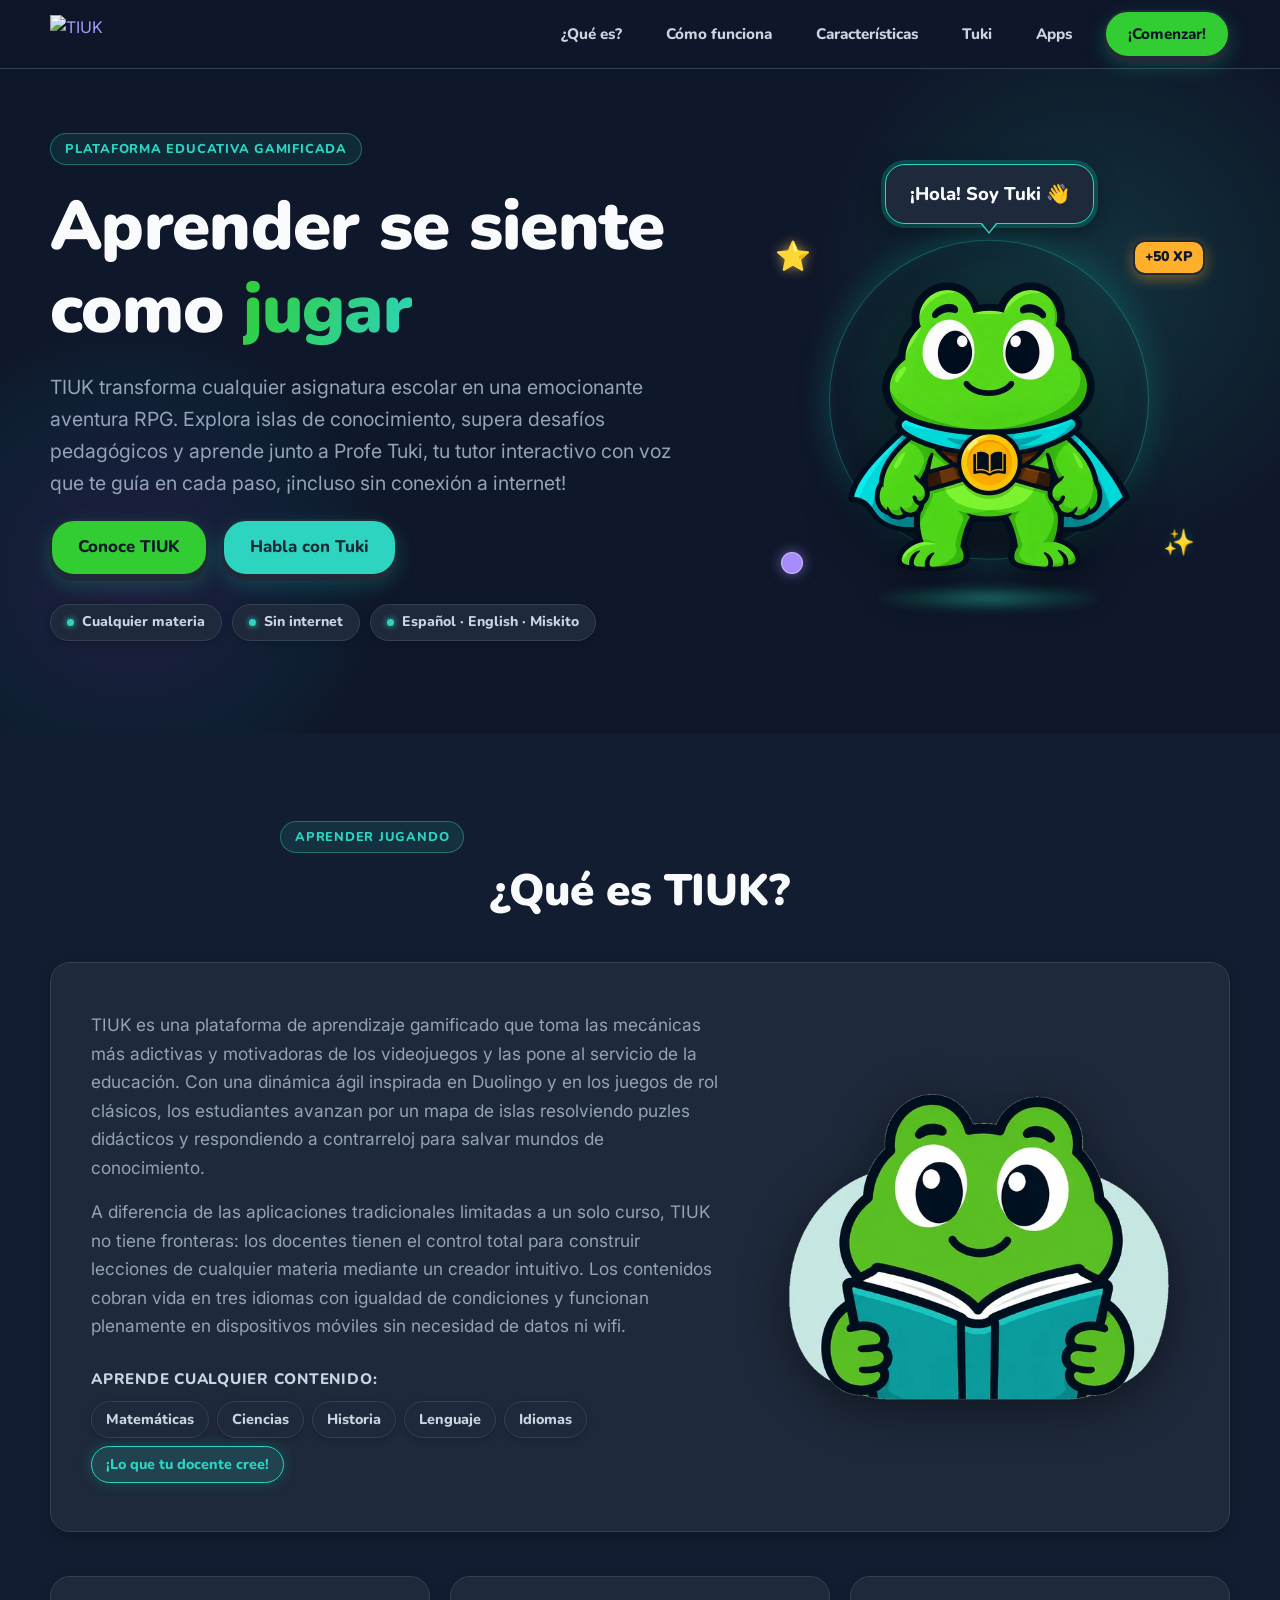
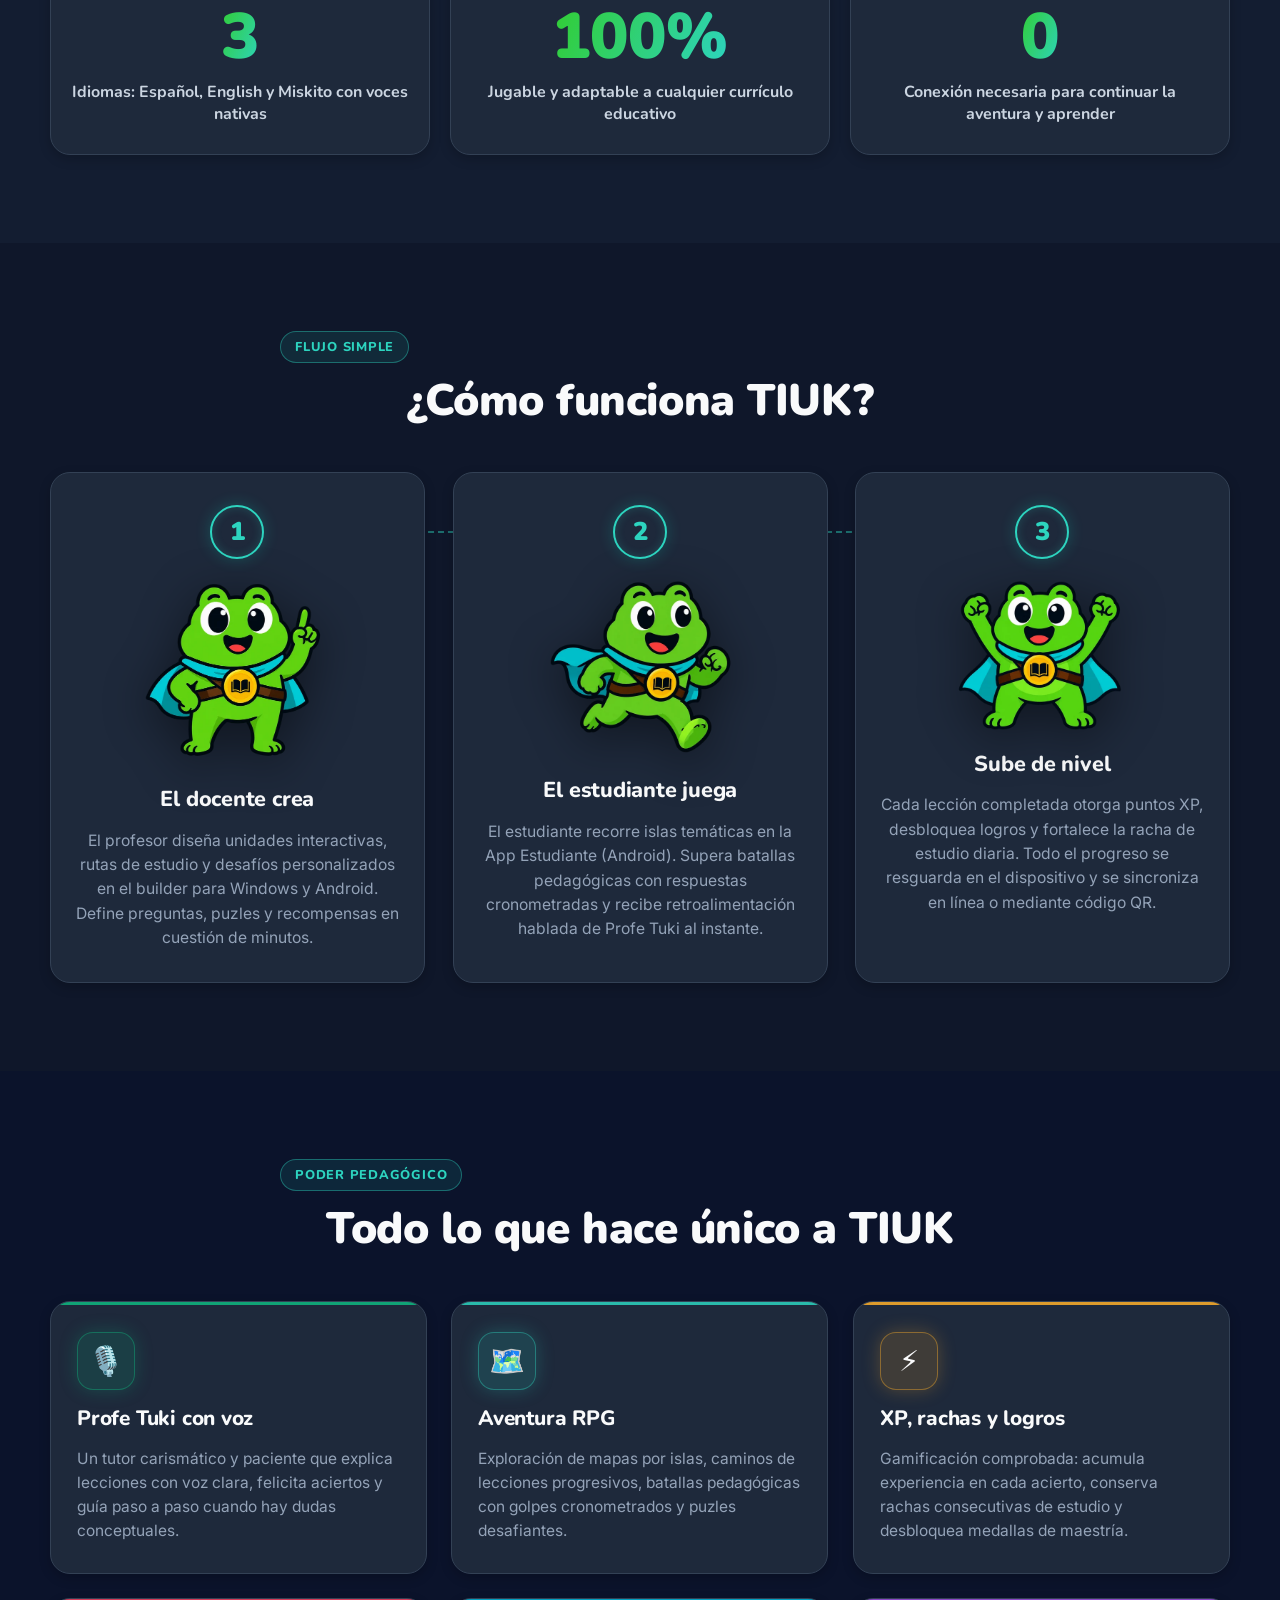
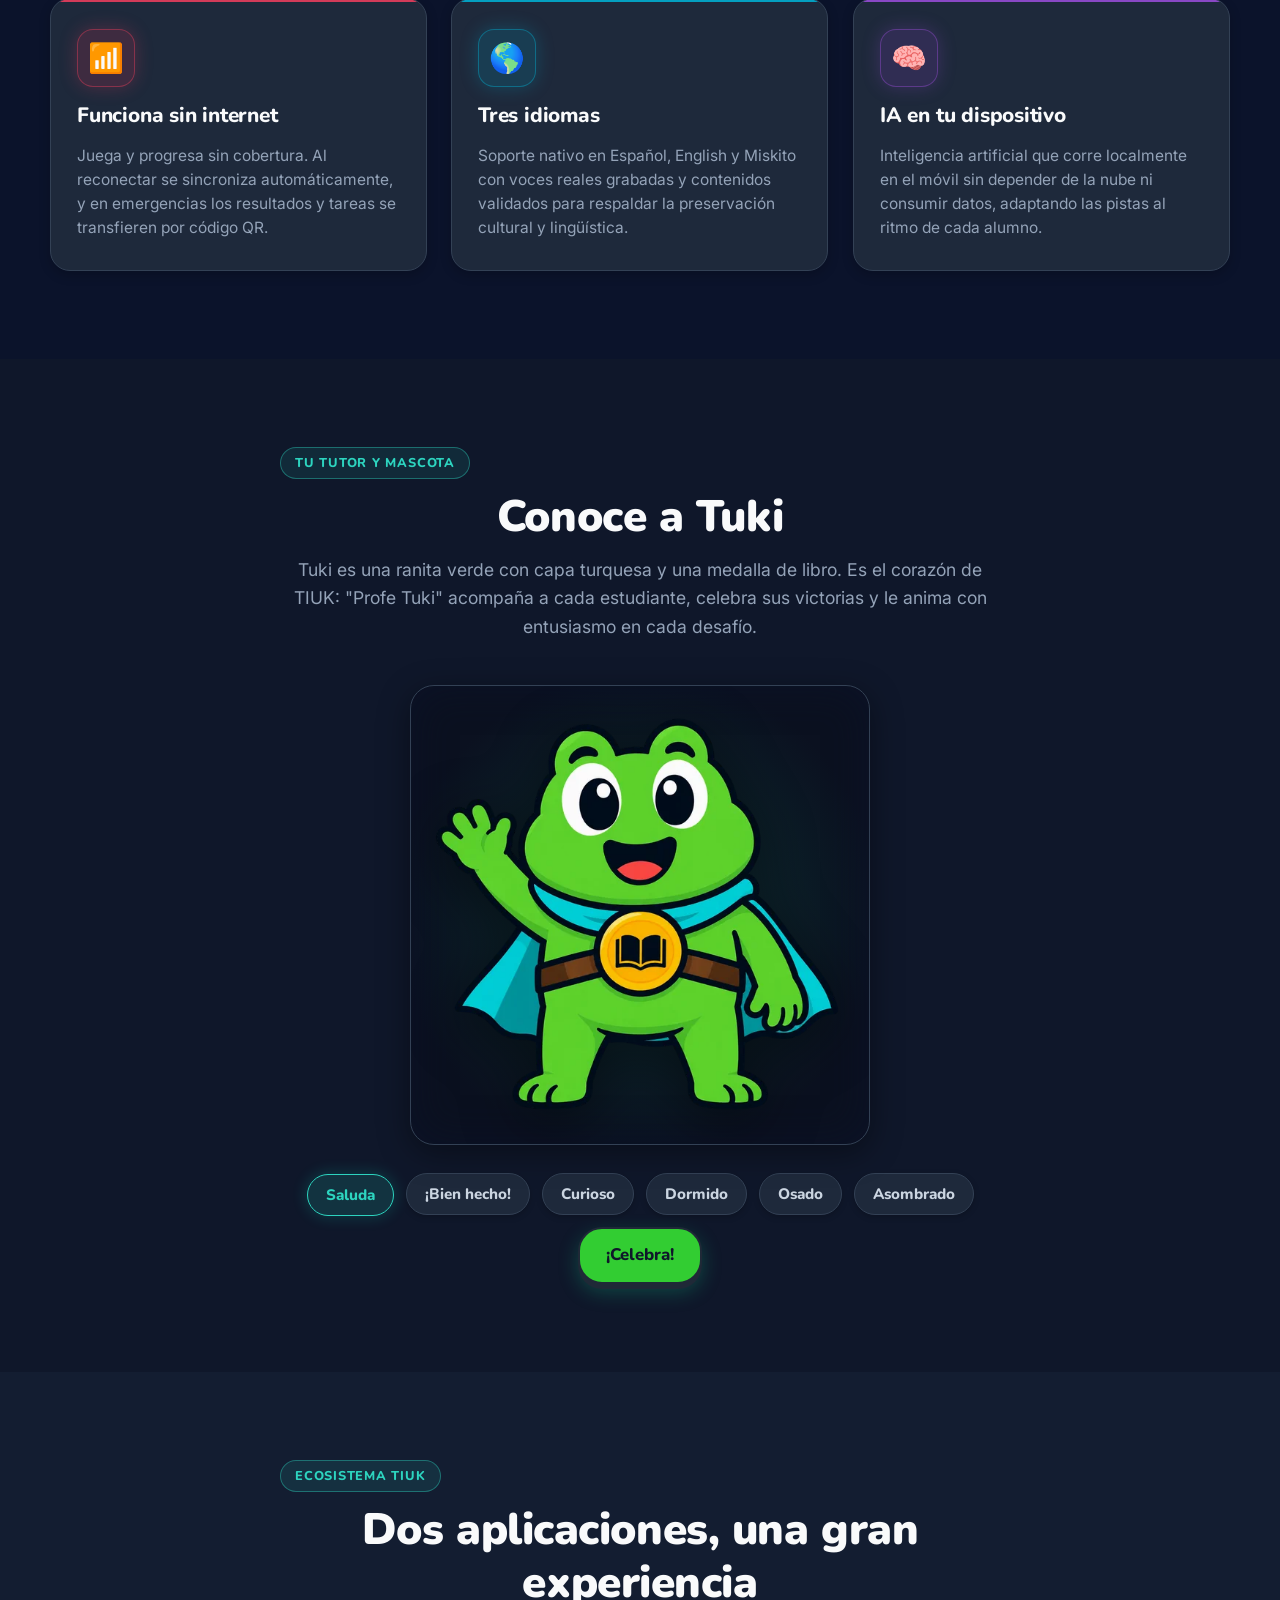
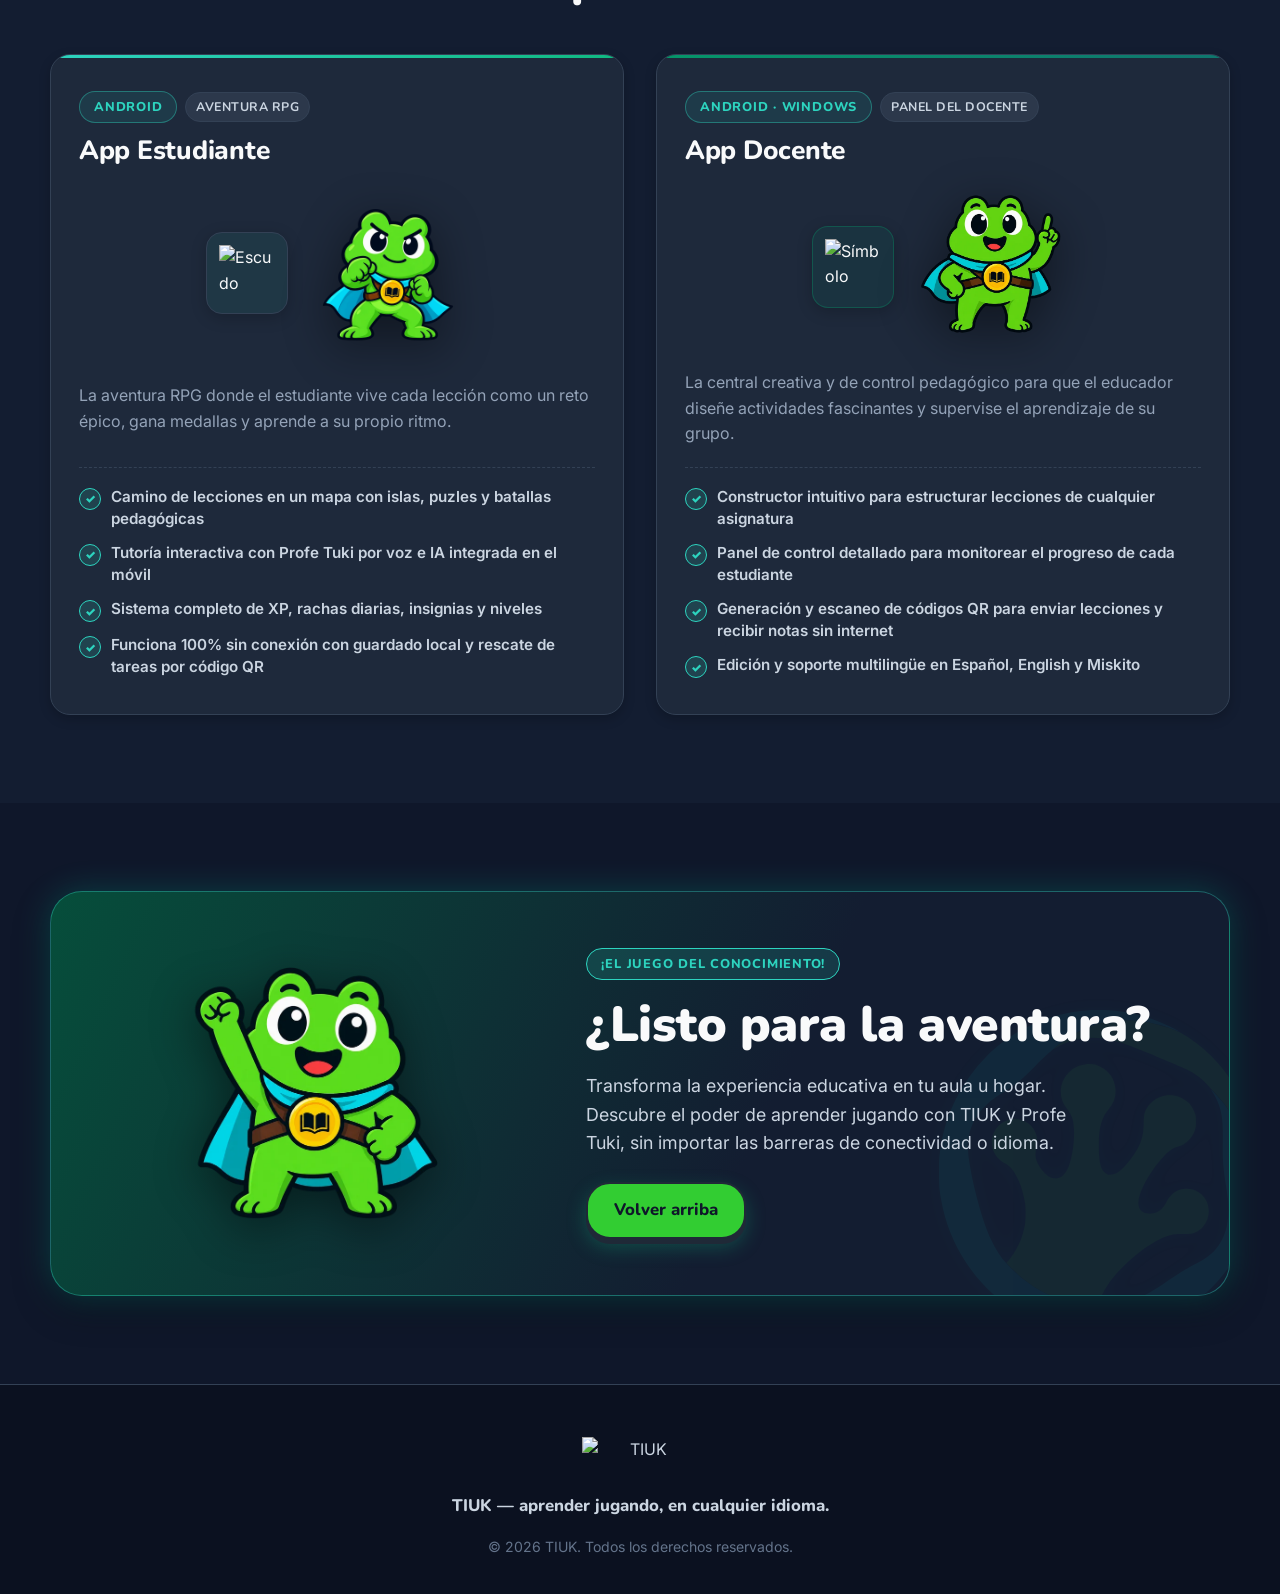
==== commit 2a714ddd: "feat(landing): rediseñar la landing con la identidad visual de la app (azul noche, pizarra y turques" ====
--- a/index.html
+++ b/index.html
@@ -5,7 +5,7 @@
   <meta name="viewport" content="width=device-width, initial-scale=1.0">
   <title>TIUK — Aprender se siente como jugar</title>
   <meta name="description" content="TIUK es la plataforma educativa gamificada que convierte cualquier materia en una aventura RPG. Aprende con Profe Tuki, sin conexión a internet y en tres idiomas: Español, English y Miskito.">
-  <meta name="theme-color" content="#32CD32">
+  <meta name="theme-color" content="#0F172A">
 
   <!-- Open Graph -->
   <meta property="og:title" content="TIUK — Aprender se siente como jugar">
@@ -34,7 +34,7 @@
   <header class="cabecera">
     <div class="contenedor cabecera__contenedor">
       <a class="cabecera__marca" href="#inicio" aria-label="TIUK - Volver al inicio">
-        <img src="assets/marca/wordmark.svg" alt="TIUK" width="1698" height="926">
+        <img src="assets/marca/wordmark-negativo.svg" alt="TIUK" width="782" height="269">
       </a>
 
       <button class="cabecera__menu" aria-expanded="false" aria-controls="navegacion" aria-label="Abrir menú" type="button">
@@ -102,7 +102,7 @@
           <h2 class="seccion__titulo">¿Qué es TIUK?</h2>
         </div>
 
-        <div class="que-es__bloque revelar">
+        <div class="que-es__bloque tarjeta revelar">
           <div class="que-es__texto">
             <p>
               TIUK es una plataforma de aprendizaje gamificado que toma las mecánicas más adictivas y motivadoras de los videojuegos y las pone al servicio de la educación. Con una dinámica ágil inspirada en Duolingo y en los juegos de rol clásicos, los estudiantes avanzan por un mapa de islas resolviendo puzles didácticos y respondiendo a contrarreloj para salvar mundos de conocimiento.
@@ -194,7 +194,7 @@
         </div>
 
         <div class="rejilla-caracteristicas">
-          <article class="tarjeta caracteristica caracteristica--verde revelar">
+          <article class="tarjeta caracteristica caracteristica--esmeralda revelar">
             <div class="caracteristica__icono" aria-hidden="true">🎙️</div>
             <h3>Profe Tuki con voz</h3>
             <p>
@@ -210,7 +210,7 @@
             </p>
           </article>
 
-          <article class="tarjeta caracteristica caracteristica--ambar revelar">
+          <article class="tarjeta caracteristica caracteristica--mango revelar">
             <div class="caracteristica__icono" aria-hidden="true">⚡</div>
             <h3>XP, rachas y logros</h3>
             <p>
@@ -226,7 +226,7 @@
             </p>
           </article>
 
-          <article class="tarjeta caracteristica caracteristica--verde revelar">
+          <article class="tarjeta caracteristica caracteristica--celeste revelar">
             <div class="caracteristica__icono" aria-hidden="true">🌎</div>
             <h3>Tres idiomas</h3>
             <p>
@@ -234,7 +234,7 @@
             </p>
           </article>
 
-          <article class="tarjeta caracteristica caracteristica--turquesa revelar">
+          <article class="tarjeta caracteristica caracteristica--violeta revelar">
             <div class="caracteristica__icono" aria-hidden="true">🧠</div>
             <h3>IA en tu dispositivo</h3>
             <p>
@@ -284,12 +284,20 @@
         </div>
 
         <div class="rejilla-apps">
-          <article class="tarjeta app revelar">
+          <article class="tarjeta app app--estudiante revelar">
             <div class="app__cabecera">
-              <span class="etiqueta">Android</span>
+              <div class="app__insignias">
+                <span class="etiqueta">Android</span>
+                <span class="app__tema-tag">Aventura RPG</span>
+              </div>
               <h3 class="app__titulo">App Estudiante</h3>
             </div>
-            <img class="app__imagen" src="assets/img/tuki-determinado.webp" alt="Tuki en pose determinada con capa para la App Estudiante" width="720" height="720" loading="lazy" decoding="async">
+            <div class="app__visual">
+              <div class="app__icono-marco">
+                <img class="app__icono-oficial" src="assets/marca/icono-estudiante.svg" alt="Escudo oficial de la App Estudiante TIUK" width="575" height="641" loading="lazy" decoding="async">
+              </div>
+              <img class="app__imagen" src="assets/img/tuki-determinado.webp" alt="Tuki en pose determinada con capa para la App Estudiante" width="720" height="720" loading="lazy" decoding="async">
+            </div>
             <p class="app__descripcion">
               La aventura RPG donde el estudiante vive cada lección como un reto épico, gana medallas y aprende a su propio ritmo.
             </p>
@@ -301,12 +309,20 @@
             </ul>
           </article>
 
-          <article class="tarjeta app revelar">
+          <article class="tarjeta app app--docente revelar">
             <div class="app__cabecera">
-              <span class="etiqueta">Android · Windows</span>
+              <div class="app__insignias">
+                <span class="etiqueta">Android · Windows</span>
+                <span class="app__tema-tag">Panel del docente</span>
+              </div>
               <h3 class="app__titulo">App Docente</h3>
             </div>
-            <img class="app__imagen" src="assets/img/ensenando.webp" alt="Tuki enseñando frente a la pizarra para la App Docente" width="560" height="515" loading="lazy" decoding="async">
+            <div class="app__visual">
+              <div class="app__icono-marco">
+                <img class="app__icono-oficial" src="assets/marca/icono-docente.svg" alt="Símbolo oficial de la App Docente TIUK" width="728" height="529" loading="lazy" decoding="async">
+              </div>
+              <img class="app__imagen" src="assets/img/ensenando.webp" alt="Tuki enseñando frente a la pizarra para la App Docente" width="560" height="515" loading="lazy" decoding="async">
+            </div>
             <p class="app__descripcion">
               La central creativa y de control pedagógico para que el educador diseñe actividades fascinantes y supervise el aprendizaje de su grupo.
             </p>
@@ -325,6 +341,7 @@
     <section id="empezar" class="seccion seccion--cta">
       <div class="contenedor">
         <div class="cta-banner tarjeta revelar">
+          <img class="cta-banner__marca-agua" src="assets/marca/simbolo.svg" alt="" aria-hidden="true" width="728" height="529" loading="lazy" decoding="async">
           <div class="cta-banner__visual">
             <img class="cta-banner__imagen" src="assets/img/bien-hecho.webp" alt="Tuki celebrando con pulgar arriba ¡Bien hecho!" width="560" height="545" loading="lazy" decoding="async">
           </div>
@@ -335,7 +352,7 @@
               Transforma la experiencia educativa en tu aula u hogar. Descubre el poder de aprender jugando con TIUK y Profe Tuki, sin importar las barreras de conectividad o idioma.
             </p>
             <div class="cta-banner__acciones">
-              <a href="#inicio" class="boton boton--secundario">Volver arriba</a>
+              <a href="#inicio" class="boton boton--primario">Volver arriba</a>
             </div>
           </div>
         </div>
@@ -347,10 +364,10 @@
   <footer class="pie">
     <div class="contenedor pie__contenedor">
       <div class="pie__marca-envoltorio">
-        <img class="pie__marca" src="assets/marca/wordmark.svg" alt="TIUK" width="1698" height="926" loading="lazy" decoding="async">
+        <img class="pie__marca" src="assets/marca/wordmark-negativo.svg" alt="TIUK" width="782" height="269" loading="lazy" decoding="async">
       </div>
       <p class="pie__lema">TIUK — aprender jugando, en cualquier idioma.</p>
-      <p class="pie__copyright">© 2026 TIUK. Todos los derechos reservados.</p>
+      <p class="pie__copyright">© <span id="anio-actual">2026</span> TIUK. Todos los derechos reservados.</p>
     </div>
   </footer>
 </body>
--- a/css/estilos.css
+++ b/css/estilos.css
@@ -1,37 +1,69 @@
 /* ==========================================================================
    TIUK LANDING PAGE - HOJA DE ESTILOS PRINCIPAL
-   Estilo: Soft-Neobrutalismo Mobile-First
+   Identidad Visual Oficial: "Fantasía Oscura / Modern Game UI"
+   Tokens de packages/ui_core/lib/tokens/colores.dart
    ========================================================================== */
 
 /* --------------------------------------------------------------------------
    1. TOKENS DE DISEÑO Y VARIABLES CSS
    -------------------------------------------------------------------------- */
 :root {
+  /* Paleta Oficial TIUK */
+  --azul-noche: #0F172A;
+  --noche-profunda: #0B132B;
+  --noche-abismo: #0B1120;
+  --noche-tinta: #131D31;
+
+  --pizarra-superficie: #1E293B;
+  --pizarra-borde: #334155;
+  --pizarra-texto-secundario: #94A3B8;
+  --pizarra-clara: #CBD5E1;
+  --pizarra-tenue: #64748B;
+
+  --blanco-nube: #F9FAFB;
+  --papel: #FFFFFF;
+
+  --turquesa: #2DD4BF;
   --verde-vital: #32CD32;
-  --turquesa: #2DD4BF;
+  --esmeralda-juego: #10B981;
+  --esmeralda-profunda: #064E3B;
+
   --coral: #F43F5E;
-  --ambar: #FFB02A;
-  --grafito: #1F2937;
-  --nube: #F9FAFB;
-  --papel: #FFFFFF;
-  --gris-inactivo: #E5E7EB;
-  --gris-oscuro: #4B5563;
-
-  --fuente-titulos: 'Nunito', system-ui, sans-serif;
-  --fuente-cuerpo: 'Inter', system-ui, sans-serif;
-
-  --borde: 3px solid var(--grafito);
-  --sombra: 4px 4px 0 var(--grafito);
-  --sombra-grande: 6px 6px 0 var(--grafito);
-  --sombra-chica: 2px 2px 0 var(--grafito);
-
-  --radio: 18px;
+  --mango: #FFB02A;
+  --oro-claro: #FFD166;
+
+  --celeste-arcano: #00B4D8;
+  --violeta-arcano: #9D4EDD;
+  --lavanda-mistica: #A78BFA;
+
+  --gris-grafito: #1F2937;
+
+  /* Resplandores y sombras alfa */
+  --cian-neon-20: rgba(0, 245, 212, 0.20);
+  --esmeralda-30: rgba(16, 185, 129, 0.30);
+  --negro-20: rgba(0, 0, 0, 0.20);
+  --negro-40: rgba(0, 0, 0, 0.40);
+
+  /* Tipografías oficiales */
+  --fuente-titulos: 'Nunito', system-ui, -apple-system, sans-serif;
+  --fuente-cuerpo: 'Inter', system-ui, -apple-system, sans-serif;
+
+  /* Radios y geometría de Game UI */
+  --radio-tarjeta: 20px;
+  --radio-boton: 24px;
+  --radio-gema: 16px;
   --radio-chico: 12px;
   --gutter: 16px;
 }
 
+@media (min-width: 1200px) {
+  :root {
+    --gutter: 24px;
+  }
+}
+
 /* --------------------------------------------------------------------------
-   2. RESET LIGERO Y BASE
+   2. RESET Y ATMÓSFERA RPG NOCTURNA
    -------------------------------------------------------------------------- */
 *,
 *::before,
@@ -45,19 +77,29 @@
   scroll-behavior: smooth;
   scroll-padding-top: 84px;
   -webkit-text-size-adjust: 100%;
+  color-scheme: dark;
 }
 
 body {
-  background-color: var(--nube);
-  background-image: radial-gradient(rgba(31, 41, 55, 0.08) 1.5px, transparent 1.5px);
-  background-size: 24px 24px;
-  color: var(--grafito);
+  background-color: var(--azul-noche);
+  /* Campo de estrellas y partículas sutiles de mapa RPG nocturno */
+  background-image:
+    radial-gradient(1px 1px at 30px 42px, rgba(203, 213, 225, 0.22), transparent 100%),
+    radial-gradient(1.5px 1.5px at 115px 150px, rgba(45, 212, 191, 0.26), transparent 100%),
+    radial-gradient(1px 1px at 195px 78px, rgba(249, 250, 251, 0.16), transparent 100%),
+    radial-gradient(1.5px 1.5px at 245px 215px, rgba(167, 139, 250, 0.22), transparent 100%);
+  background-size: 280px 280px;
+  color: var(--blanco-nube);
   font-family: var(--fuente-cuerpo);
   font-size: 1rem;
   line-height: 1.6;
   overflow-x: clip;
   overflow-wrap: break-word;
   word-break: break-word;
+}
+
+body.sin-scroll {
+  overflow: hidden;
 }
 
 img,
@@ -85,14 +127,14 @@
 h3,
 h4 {
   font-family: var(--fuente-titulos);
-  color: var(--grafito);
-  line-height: 1.15;
+  color: var(--blanco-nube);
+  line-height: 1.2;
   letter-spacing: -0.01em;
 }
 
 h1 {
   font-weight: 900;
-  font-size: clamp(2.2rem, 6vw + 1rem, 4.4rem);
+  font-size: clamp(2.2rem, 5.5vw + 1rem, 4.3rem);
 }
 
 h2 {
@@ -106,7 +148,22 @@
 }
 
 p {
-  color: var(--gris-oscuro);
+  color: var(--pizarra-texto-secundario);
+}
+
+/* Texto resaltado con degradado verde-vital a turquesa */
+.resaltado {
+  color: var(--verde-vital); /* Fallback de color */
+}
+
+@supports (-webkit-background-clip: text) or (background-clip: text) {
+  .resaltado {
+    background: linear-gradient(115deg, var(--verde-vital), var(--turquesa));
+    -webkit-background-clip: text;
+    background-clip: text;
+    -webkit-text-fill-color: transparent;
+    display: inline;
+  }
 }
 
 /* --------------------------------------------------------------------------
@@ -118,12 +175,12 @@
   top: -120px;
   left: var(--gutter);
   z-index: 1000;
-  padding: 12px 20px;
-  background-color: var(--verde-vital);
-  color: var(--grafito);
-  border: var(--borde);
+  padding: 12px 22px;
+  background-color: var(--turquesa);
+  color: var(--azul-noche);
+  border: 2px solid var(--gris-grafito);
   border-radius: var(--radio-chico);
-  box-shadow: var(--sombra);
+  box-shadow: 0 4px 16px var(--cian-neon-20);
   font-family: var(--fuente-titulos);
   font-weight: 900;
   text-decoration: none;
@@ -132,11 +189,11 @@
 
 .salto:focus {
   top: 16px;
-  outline: 3px solid var(--grafito);
+  outline: 3px solid var(--blanco-nube);
   outline-offset: 3px;
 }
 
-/* Foco visible en elementos interactivos */
+/* Foco visible */
 :focus-visible {
   outline: 3px solid var(--turquesa);
   outline-offset: 3px;
@@ -148,15 +205,11 @@
   margin-inline: auto;
 }
 
-@media (min-width: 1200px) {
-  :root {
-    --gutter: 24px;
-  }
-}
-
-/* Secciones globales */
+/* Secciones globales y ritmo visual por color de fondo */
 .seccion {
   padding-block: 56px;
+  position: relative;
+  overflow: hidden;
 }
 
 @media (min-width: 900px) {
@@ -165,11 +218,39 @@
   }
 }
 
+.seccion--inicio {
+  background-color: var(--azul-noche);
+}
+
+.seccion--que-es {
+  background-color: var(--noche-tinta);
+}
+
+.seccion--como-funciona {
+  background-color: var(--azul-noche);
+}
+
+.seccion--caracteristicas {
+  background-color: var(--noche-profunda);
+}
+
+.seccion--tuki {
+  background-color: var(--azul-noche);
+}
+
+.seccion--apps {
+  background-color: var(--noche-tinta);
+}
+
+.seccion--cta {
+  background-color: var(--azul-noche);
+}
+
 .seccion__cabecera {
   text-align: center;
-  max-width: 700px;
+  max-width: 720px;
   margin-inline: auto;
-  margin-bottom: 40px;
+  margin-bottom: 44px;
   display: flex;
   flex-direction: column;
   align-items: center;
@@ -177,51 +258,36 @@
 }
 
 .seccion__titulo {
-  color: var(--grafito);
+  color: var(--blanco-nube);
 }
 
 .seccion__subtitulo {
-  font-size: 1.08rem;
-  color: var(--gris-oscuro);
-  line-height: 1.5;
-}
-
-/* Tarjeta neobrutalista base */
+  font-size: 1.1rem;
+  color: var(--pizarra-texto-secundario);
+  line-height: 1.6;
+}
+
+/* --------------------------------------------------------------------------
+   5. TARJETAS (MODERN GAME UI)
+   -------------------------------------------------------------------------- */
 .tarjeta {
-  background-color: var(--papel);
-  border: var(--borde);
-  border-radius: var(--radio);
-  box-shadow: var(--sombra);
-  transition: transform 0.15s ease, box-shadow 0.15s ease;
-}
-
-/* Etiqueta / Badge superior */
-.etiqueta {
-  display: inline-block;
-  font-family: var(--fuente-titulos);
-  font-weight: 900;
-  font-size: 0.82rem;
-  text-transform: uppercase;
-  letter-spacing: 0.05em;
-  padding: 4px 12px;
-  background-color: var(--turquesa);
-  color: var(--grafito);
-  border: 2px solid var(--grafito);
-  border-radius: 999px;
-  box-shadow: var(--sombra-chica);
-  align-self: center;
-}
-
-/* Texto resaltado estilo rotulador */
-.resaltado {
-  background: linear-gradient(180deg, transparent 52%, var(--ambar) 52%);
-  display: inline;
-  padding-inline: 4px;
-  border-radius: 4px;
+  background-color: var(--pizarra-superficie);
+  border: 1px solid var(--pizarra-borde);
+  border-radius: var(--radio-tarjeta);
+  box-shadow: 0 4px 12px var(--negro-20);
+  transition: transform 0.25s cubic-bezier(0.16, 1, 0.3, 1),
+              box-shadow 0.25s cubic-bezier(0.16, 1, 0.3, 1),
+              border-color 0.25s ease;
+}
+
+.tarjeta:hover {
+  border-color: var(--turquesa);
+  box-shadow: 0 0 0 1px var(--turquesa), 0 8px 24px var(--cian-neon-20);
+  transform: translateY(-4px);
 }
 
 /* --------------------------------------------------------------------------
-   5. BOTONES NEOBRUTALISTAS
+   6. BOTONES DE JUEGO (ESTILO BotonJuegoV3)
    -------------------------------------------------------------------------- */
 .boton {
   display: inline-flex;
@@ -232,54 +298,130 @@
   font-weight: 800;
   font-size: 1.05rem;
   text-decoration: none;
-  padding: 12px 24px;
-  border: var(--borde);
-  border-radius: var(--radio);
-  box-shadow: var(--sombra);
+  padding: 13px 26px;
+  border: 2px solid var(--gris-grafito);
+  border-radius: var(--radio-boton);
   cursor: pointer;
   user-select: none;
-  transition: transform 0.15s ease, box-shadow 0.15s ease, background-color 0.15s ease;
-}
-
-.boton:hover {
-  transform: translate(-2px, -2px);
-  box-shadow: var(--sombra-grande);
-}
-
-.boton:active {
-  transform: translate(4px, 4px);
-  box-shadow: 0 0 0 var(--grafito);
-}
-
+  transition: transform 0.12s ease-out, box-shadow 0.12s ease-out, background-color 0.15s ease;
+}
+
+/* Botón primario: verde vital con repisa 3D y brillo esmeralda */
 .boton--primario {
   background-color: var(--verde-vital);
-  color: var(--grafito);
+  color: var(--azul-noche);
+  box-shadow: 0 5px 0 var(--gris-grafito), 0 8px 20px var(--esmeralda-30);
 }
 
 .boton--primario:hover {
-  background-color: #2ec12e;
-}
-
+  background-color: #38e438;
+  transform: translateY(-2px);
+  box-shadow: 0 7px 0 var(--gris-grafito), 0 12px 28px var(--esmeralda-30);
+}
+
+.boton--primario:active {
+  transform: translateY(5px) scale(1.02, 0.96);
+  box-shadow: 0 0 0 var(--gris-grafito);
+}
+
+/* Botón secundario: turquesa con repisa 3D y brillo neón */
 .boton--secundario {
-  background-color: var(--papel);
-  color: var(--grafito);
+  background-color: var(--turquesa);
+  color: var(--gris-grafito);
+  box-shadow: 0 5px 0 var(--gris-grafito), 0 8px 20px var(--cian-neon-20);
 }
 
 .boton--secundario:hover {
-  background-color: var(--nube);
+  background-color: #3fe2cf;
+  transform: translateY(-2px);
+  box-shadow: 0 7px 0 var(--gris-grafito), 0 12px 28px var(--cian-neon-20);
+}
+
+.boton--secundario:active {
+  transform: translateY(5px) scale(1.02, 0.96);
+  box-shadow: 0 0 0 var(--gris-grafito);
 }
 
 /* --------------------------------------------------------------------------
-   6. CABECERA Y NAVEGACIÓN
+   7. ETIQUETAS E INSIGNIAS HUD
+   -------------------------------------------------------------------------- */
+/* Etiqueta tipo píldora de HUD */
+.etiqueta {
+  display: inline-block;
+  font-family: var(--fuente-titulos);
+  font-weight: 800;
+  font-size: 0.8rem;
+  text-transform: uppercase;
+  letter-spacing: 0.06em;
+  padding: 5px 14px;
+  background-color: rgba(45, 212, 191, 0.10);
+  color: var(--turquesa);
+  border: 1px solid rgba(45, 212, 191, 0.40);
+  border-radius: 999px;
+  align-self: flex-start;
+}
+
+/* Insignias HUD con punto luminoso */
+.insignias {
+  display: flex;
+  flex-wrap: wrap;
+  gap: 10px;
+  margin-top: 8px;
+}
+
+.insignia {
+  background-color: var(--pizarra-superficie);
+  border: 1px solid var(--pizarra-borde);
+  border-radius: 999px;
+  box-shadow: 0 2px 8px var(--negro-20);
+  padding: 6px 16px;
+  font-family: var(--fuente-titulos);
+  font-weight: 800;
+  font-size: 0.88rem;
+  color: var(--pizarra-clara);
+  display: inline-flex;
+  align-items: center;
+  gap: 8px;
+}
+
+.insignia::before {
+  content: '';
+  width: 7px;
+  height: 7px;
+  border-radius: 50%;
+  background-color: var(--turquesa);
+  box-shadow: 0 0 6px var(--turquesa);
+}
+
+/* --------------------------------------------------------------------------
+   8. CABECERA Y MENÚ MÓVIL
    -------------------------------------------------------------------------- */
 .cabecera {
   position: sticky;
   top: 0;
   z-index: 100;
-  background-color: rgba(249, 250, 251, 0.94);
-  backdrop-filter: blur(10px);
-  -webkit-backdrop-filter: blur(10px);
-  border-bottom: var(--borde);
+  background-color: var(--azul-noche); /* Respaldo sólido sin backdrop-filter */
+  border-bottom: 1px solid var(--pizarra-borde);
+  transition: box-shadow 0.25s ease, background-color 0.25s ease;
+}
+
+@supports ((-webkit-backdrop-filter: blur(1px)) or (backdrop-filter: blur(1px))) {
+  .cabecera {
+    background-color: rgba(15, 23, 42, 0.78);
+    -webkit-backdrop-filter: blur(12px);
+    backdrop-filter: blur(12px);
+  }
+}
+
+.cabecera--con-sombra {
+  background-color: var(--azul-noche);
+  box-shadow: 0 4px 20px var(--negro-40);
+}
+
+@supports ((-webkit-backdrop-filter: blur(1px)) or (backdrop-filter: blur(1px))) {
+  .cabecera--con-sombra {
+    background-color: rgba(15, 23, 42, 0.94);
+  }
 }
 
 .cabecera__contenedor {
@@ -296,47 +438,40 @@
 }
 
 .cabecera__marca img {
-  height: 40px;
+  height: 38px;
   width: auto;
+  max-width: 130px;
   object-fit: contain;
 }
 
-/* Botón Hamburguesa */
+/* Botón hamburguesa móvil */
 .cabecera__menu {
   display: flex;
   flex-direction: column;
   justify-content: space-around;
   width: 44px;
   height: 44px;
-  padding: 9px;
-  background-color: var(--papel);
-  border: var(--borde);
+  padding: 10px;
+  background-color: var(--pizarra-superficie);
+  border: 1px solid var(--pizarra-borde);
   border-radius: var(--radio-chico);
-  box-shadow: var(--sombra);
   cursor: pointer;
-  transition: transform 0.15s ease, box-shadow 0.15s ease;
+  transition: transform 0.15s ease, border-color 0.15s ease;
 }
 
 .cabecera__menu:hover {
-  transform: translate(-2px, -2px);
-  box-shadow: var(--sombra-grande);
-}
-
-.cabecera__menu:active {
-  transform: translate(2px, 2px);
-  box-shadow: 0 0 0 var(--grafito);
+  border-color: var(--turquesa);
 }
 
 .cabecera__menu span {
   display: block;
   width: 100%;
-  height: 3px;
-  background-color: var(--grafito);
+  height: 2.5px;
+  background-color: var(--blanco-nube);
   border-radius: 2px;
   transition: transform 0.25s ease, opacity 0.25s ease;
 }
 
-/* Hamburguesa en estado X al abrir menú */
 .cabecera.cabecera--abierta .cabecera__menu span:nth-child(1) {
   transform: translateY(7px) rotate(45deg);
 }
@@ -349,7 +484,7 @@
   transform: translateY(-7px) rotate(-45deg);
 }
 
-/* Panel desplegable mobile < 900px */
+/* Panel desplegable móvil < 900px */
 @media (max-width: 899px) {
   .navegacion {
     display: none;
@@ -359,14 +494,16 @@
     right: 0;
     bottom: 0;
     height: calc(100vh - 68px);
-    background-color: var(--nube);
-    background-image: radial-gradient(rgba(31, 41, 55, 0.08) 1.5px, transparent 1.5px);
+    height: calc(100dvh - 68px);
+    background-color: var(--noche-abismo);
+    background-image: radial-gradient(rgba(45, 212, 191, 0.08) 1.5px, transparent 1.5px);
     background-size: 24px 24px;
     padding: 36px var(--gutter);
-    border-top: var(--borde);
+    border-top: 1px solid var(--pizarra-borde);
     flex-direction: column;
     align-items: center;
-    gap: 20px;
+    justify-content: center;
+    gap: 22px;
     overflow-y: auto;
   }
 
@@ -377,16 +514,17 @@
   .navegacion__enlace {
     font-family: var(--fuente-titulos);
     font-weight: 800;
-    font-size: 1.25rem;
-    color: var(--grafito);
+    font-size: 1.35rem;
+    color: var(--blanco-nube);
     text-decoration: none;
-    padding: 8px 16px;
+    padding: 8px 18px;
     border-radius: var(--radio-chico);
-    transition: background-color 0.15s ease;
+    transition: color 0.15s ease, background-color 0.15s ease;
   }
 
   .navegacion__enlace:hover {
-    background-color: var(--gris-inactivo);
+    color: var(--turquesa);
+    background-color: rgba(45, 212, 191, 0.10);
   }
 
   .navegacion .cabecera__cta {
@@ -411,32 +549,65 @@
   .navegacion__enlace {
     font-family: var(--fuente-titulos);
     font-weight: 800;
-    font-size: 1rem;
-    color: var(--grafito);
+    font-size: 0.95rem;
+    color: var(--pizarra-clara);
     text-decoration: none;
-    padding: 6px 10px;
+    padding: 6px 12px;
     border-radius: var(--radio-chico);
-    transition: background-color 0.15s ease, color 0.15s ease;
+    transition: color 0.15s ease, background-color 0.15s ease;
   }
 
   .navegacion__enlace:hover {
-    background-color: rgba(45, 212, 191, 0.2);
+    color: var(--turquesa);
+    background-color: rgba(45, 212, 191, 0.12);
   }
 
   .navegacion .cabecera__cta {
-    padding: 10px 20px;
+    padding: 10px 22px;
     font-size: 0.95rem;
   }
 }
 
 /* --------------------------------------------------------------------------
-   7. SECCIÓN 1: HÉROE (#inicio)
+   9. SECCIÓN 1: HÉROE (#inicio)
    -------------------------------------------------------------------------- */
 .heroe {
   padding-top: 36px;
   padding-bottom: 56px;
 }
 
+/* Degradados de atmósfera en esquinas del héroe */
+.heroe::before {
+  content: '';
+  position: absolute;
+  top: -12%;
+  right: -8%;
+  width: min(580px, 90vw);
+  height: min(580px, 90vw);
+  border-radius: 50%;
+  background: radial-gradient(circle, rgba(45, 212, 191, 0.14) 0%, rgba(16, 185, 129, 0.06) 45%, transparent 70%);
+  pointer-events: none;
+  z-index: 0;
+}
+
+.heroe::after {
+  content: '';
+  position: absolute;
+  bottom: -15%;
+  left: -10%;
+  width: min(520px, 90vw);
+  height: min(520px, 90vw);
+  border-radius: 50%;
+  background: radial-gradient(circle, rgba(157, 78, 221, 0.12) 0%, rgba(0, 180, 216, 0.05) 50%, transparent 70%);
+  pointer-events: none;
+  z-index: 0;
+}
+
+.heroe__contenedor {
+  position: relative;
+  z-index: 1;
+}
+
 .heroe__rejilla {
   display: grid;
   grid-template-columns: 1fr;
@@ -446,8 +617,8 @@
 
 @media (min-width: 900px) {
   .heroe {
-    padding-top: 60px;
-    padding-bottom: 84px;
+    padding-top: 64px;
+    padding-bottom: 92px;
   }
 
   .heroe__rejilla {
@@ -465,8 +636,8 @@
 
 .heroe__descripcion {
   font-size: clamp(1.05rem, 1.2vw + 0.4rem, 1.22rem);
-  color: var(--gris-oscuro);
-  line-height: 1.6;
+  color: var(--pizarra-texto-secundario);
+  line-height: 1.65;
 }
 
 .heroe__acciones {
@@ -482,26 +653,7 @@
   }
 }
 
-.insignias {
-  display: flex;
-  flex-wrap: wrap;
-  gap: 8px;
-  margin-top: 4px;
-}
-
-.insignia {
-  background-color: var(--papel);
-  border: 2px solid var(--grafito);
-  border-radius: 999px;
-  box-shadow: var(--sombra-chica);
-  padding: 5px 14px;
-  font-family: var(--fuente-titulos);
-  font-weight: 800;
-  font-size: 0.88rem;
-  color: var(--grafito);
-}
-
-/* Escena interactiva de Tuki */
+/* Escenario interactivo de Tuki y Portal Mágico */
 .heroe__visual {
   display: flex;
   justify-content: center;
@@ -518,16 +670,33 @@
   margin-inline: auto;
 }
 
-/* Globo de diálogo de Tuki */
+/* Portal místico / aura circular detrás de Tuki */
+.tuki-escena::before {
+  content: '';
+  position: absolute;
+  top: 50%;
+  left: 50%;
+  transform: translate(-50%, -46%);
+  width: min(320px, 82vw);
+  height: min(320px, 82vw);
+  border-radius: 50%;
+  background: radial-gradient(circle, rgba(45, 212, 191, 0.22) 0%, rgba(16, 185, 129, 0.10) 45%, transparent 70%);
+  border: 1px solid rgba(45, 212, 191, 0.35);
+  box-shadow: 0 0 35px var(--cian-neon-20), inset 0 0 25px rgba(16, 185, 129, 0.12);
+  pointer-events: none;
+  z-index: 1;
+}
+
+/* Globo de diálogo estilo chat del tutor de la app */
 .burbuja {
   position: relative;
-  background-color: var(--papel);
-  border: var(--borde);
-  border-radius: var(--radio);
-  box-shadow: var(--sombra);
-  padding: 12px 24px;
-  min-height: 54px;
-  margin-bottom: 12px;
+  background-color: var(--pizarra-superficie);
+  border: 1px solid var(--turquesa);
+  border-radius: var(--radio-tarjeta);
+  box-shadow: 0 0 0 4px var(--cian-neon-20), 0 8px 24px var(--negro-40);
+  padding: 14px 24px;
+  min-height: 56px;
+  margin-bottom: 16px;
   display: inline-flex;
   align-items: center;
   justify-content: center;
@@ -539,38 +708,38 @@
   font-family: var(--fuente-titulos);
   font-weight: 800;
   font-size: 1.15rem;
-  color: var(--grafito);
+  color: var(--blanco-nube);
   margin: 0;
 }
 
 .burbuja::after {
   content: '';
   position: absolute;
-  bottom: -12px;
+  bottom: -11px;
   left: 50%;
   transform: translateX(-50%);
   width: 0;
   height: 0;
-  border-left: 10px solid transparent;
-  border-right: 10px solid transparent;
-  border-top: 12px solid var(--grafito);
+  border-left: 9px solid transparent;
+  border-right: 9px solid transparent;
+  border-top: 11px solid var(--turquesa);
 }
 
 .burbuja::before {
   content: '';
   position: absolute;
-  bottom: -8px;
+  bottom: -9px;
   left: 50%;
   transform: translateX(-50%);
   width: 0;
   height: 0;
   border-left: 7px solid transparent;
   border-right: 7px solid transparent;
-  border-top: 9px solid var(--papel);
+  border-top: 9px solid var(--pizarra-superficie);
   z-index: 1;
 }
 
-/* Tuki flotante */
+/* Tuki flotante con sombra suave sobre fondo oscuro */
 .tuki-escena__tuki {
   width: 100%;
   max-width: 360px;
@@ -578,17 +747,18 @@
   animation: flotar 3s ease-in-out infinite;
   position: relative;
   z-index: 2;
-}
-
-/* Sombra de Tuki sincronizada */
+  filter: drop-shadow(0 10px 24px rgba(0, 0, 0, 0.45));
+}
+
+/* Sombra de Tuki: óvalo de luz turquesa difusa */
 .tuki-escena__sombra {
-  width: 210px;
-  height: 22px;
-  background-color: var(--grafito);
-  opacity: 0.2;
+  width: min(220px, 68vw);
+  height: 24px;
+  background: radial-gradient(ellipse, rgba(45, 212, 191, 0.45) 0%, rgba(16, 185, 129, 0.20) 50%, transparent 80%);
   border-radius: 50%;
-  margin-top: -12px;
+  margin-top: -14px;
   animation: sombra-flotar 3s ease-in-out infinite;
+  filter: blur(4px);
   z-index: 1;
 }
 
@@ -604,11 +774,11 @@
 @keyframes sombra-flotar {
   0%, 100% {
     transform: scale(1);
-    opacity: 0.2;
+    opacity: 0.8;
   }
   50% {
     transform: scale(0.85);
-    opacity: 0.12;
+    opacity: 0.5;
   }
 }
 
@@ -632,7 +802,7 @@
   }
 }
 
-/* Chispas y elementos flotantes */
+/* Chispas y partículas arcanas */
 .chispa {
   position: absolute;
   pointer-events: none;
@@ -646,19 +816,21 @@
   top: 70px;
   left: 6px;
   font-size: 1.8rem;
+  color: var(--oro-claro);
+  text-shadow: 0 0 12px rgba(255, 209, 102, 0.6);
   animation: flotar-chispa 2.8s ease-in-out infinite;
 }
 
 .chispa--xp {
   top: 76px;
   right: 4px;
-  background-color: var(--ambar);
-  color: var(--grafito);
-  border: 2px solid var(--grafito);
+  background-color: var(--mango);
+  color: var(--azul-noche);
+  border: 2px solid var(--gris-grafito);
   border-radius: var(--radio-chico);
   padding: 4px 10px;
   font-size: 0.88rem;
-  box-shadow: var(--sombra-chica);
+  box-shadow: 0 4px 14px rgba(255, 176, 42, 0.40);
   animation: flotar-chispa 3.2s ease-in-out infinite 0.4s;
 }
 
@@ -668,9 +840,9 @@
   width: 22px;
   height: 22px;
   border-radius: 50%;
-  background-color: var(--turquesa);
-  border: 2px solid var(--grafito);
-  box-shadow: var(--sombra-chica);
+  background-color: var(--lavanda-mistica);
+  box-shadow: 0 0 14px rgba(167, 139, 250, 0.6);
+  border: 1px solid rgba(255, 255, 255, 0.4);
   animation: flotar-chispa 2.6s ease-in-out infinite 0.2s;
 }
 
@@ -678,6 +850,8 @@
   bottom: 46px;
   right: 14px;
   font-size: 1.6rem;
+  color: var(--turquesa);
+  text-shadow: 0 0 12px var(--cian-neon-20);
   animation: flotar-chispa 3s ease-in-out infinite 0.6s;
 }
 
@@ -691,7 +865,7 @@
 }
 
 /* --------------------------------------------------------------------------
-   8. SECCIÓN 2: QUÉ ES (#que-es)
+   10. SECCIÓN 2: QUÉ ES (#que-es)
    -------------------------------------------------------------------------- */
 .que-es__bloque {
   display: grid;
@@ -699,12 +873,20 @@
   gap: 36px;
   align-items: center;
   margin-bottom: 44px;
+  padding: 28px 20px;
+}
+
+.que-es__bloque.tarjeta:hover {
+  transform: none;
+  border-color: var(--pizarra-borde);
+  box-shadow: 0 4px 12px var(--negro-20);
 }
 
 @media (min-width: 900px) {
   .que-es__bloque {
     grid-template-columns: 1.2fr 0.8fr;
     gap: 48px;
+    padding: 48px 40px;
   }
 }
 
@@ -730,9 +912,9 @@
   font-family: var(--fuente-titulos);
   font-weight: 800;
   font-size: 0.95rem;
-  color: var(--grafito);
+  color: var(--pizarra-clara);
   text-transform: uppercase;
-  letter-spacing: 0.04em;
+  letter-spacing: 0.05em;
 }
 
 .materias {
@@ -743,33 +925,60 @@
 }
 
 .materia-chip {
-  background-color: var(--papel);
-  border: 2px solid var(--grafito);
+  background-color: var(--pizarra-superficie);
+  border: 1px solid var(--pizarra-borde);
   border-radius: 999px;
   padding: 6px 14px;
   font-family: var(--fuente-titulos);
   font-weight: 800;
   font-size: 0.9rem;
-  box-shadow: var(--sombra-chica);
+  color: var(--pizarra-clara);
+  box-shadow: 0 2px 6px var(--negro-20);
+  transition: all 0.18s ease;
+}
+
+.materia-chip:hover {
+  border-color: var(--turquesa);
+  color: var(--blanco-nube);
 }
 
 .materia-chip--destacado {
-  background-color: var(--turquesa);
+  background-color: rgba(45, 212, 191, 0.15);
+  border-color: var(--turquesa);
+  color: var(--turquesa);
+  box-shadow: 0 0 14px var(--cian-neon-20);
 }
 
 .que-es__visual {
+  position: relative;
   display: flex;
   justify-content: center;
+  align-items: center;
+}
+
+.que-es__visual::before {
+  content: '';
+  position: absolute;
+  width: min(290px, 75vw);
+  height: min(290px, 75vw);
+  border-radius: 50%;
+  background: radial-gradient(circle, rgba(45, 212, 191, 0.22) 0%, rgba(16, 185, 129, 0.08) 50%, transparent 70%);
+  filter: blur(14px);
+  pointer-events: none;
+  z-index: 0;
 }
 
 .que-es__imagen {
+  position: relative;
+  z-index: 1;
   max-width: 380px;
   width: 100%;
   height: auto;
-  border-radius: var(--radio);
-}
-
-/* Métricas destacadas (.dato) */
+  border-radius: var(--radio-tarjeta);
+  filter: drop-shadow(0 10px 24px rgba(0, 0, 0, 0.45));
+}
+
+/* Stats de RPG (.dato) */
 .datos {
   display: grid;
   grid-template-columns: 1fr;
@@ -783,46 +992,82 @@
 }
 
 .dato {
-  padding: 24px 20px;
+  padding: 28px 20px;
   text-align: center;
   display: flex;
   flex-direction: column;
   align-items: center;
-  gap: 10px;
+  gap: 12px;
 }
 
 .dato__cifra {
   font-family: var(--fuente-titulos);
   font-weight: 900;
-  font-size: clamp(2.6rem, 5vw, 3.8rem);
+  font-size: clamp(2.8rem, 5vw, 4rem);
+  line-height: 1;
   color: var(--verde-vital);
-  line-height: 1;
-  -webkit-text-stroke: 1.5px var(--grafito);
-  text-shadow: 3px 3px 0 var(--grafito);
+}
+
+@supports (-webkit-background-clip: text) or (background-clip: text) {
+  .dato__cifra {
+    background: linear-gradient(115deg, var(--verde-vital), var(--turquesa));
+    -webkit-background-clip: text;
+    background-clip: text;
+    -webkit-text-fill-color: transparent;
+  }
 }
 
 .dato__texto {
   font-family: var(--fuente-titulos);
-  font-weight: 800;
+  font-weight: 700;
   font-size: 1rem;
-  color: var(--grafito);
-  line-height: 1.35;
+  color: var(--pizarra-clara);
+  line-height: 1.4;
 }
 
 /* --------------------------------------------------------------------------
-   9. SECCIÓN 3: CÓMO FUNCIONA (#como-funciona)
+   11. SECCIÓN 3: CÓMO FUNCIONA (#como-funciona)
    -------------------------------------------------------------------------- */
 .pasos {
   list-style: none;
   display: grid;
   grid-template-columns: 1fr;
   gap: 28px;
+  position: relative;
+}
+
+/* Camino de nodos: línea punteada turquesa */
+@media (max-width: 899px) {
+  .pasos::before {
+    content: '';
+    position: absolute;
+    top: 40px;
+    bottom: 40px;
+    left: 50%;
+    transform: translateX(-50%);
+    width: 2px;
+    border-left: 2px dashed rgba(45, 212, 191, 0.45);
+    z-index: 1;
+    pointer-events: none;
+  }
 }
 
 @media (min-width: 900px) {
   .pasos {
     grid-template-columns: repeat(3, 1fr);
   }
+
+  .pasos::before {
+    content: '';
+    position: absolute;
+    top: 59px;
+    left: 16%;
+    right: 16%;
+    height: 2px;
+    border-top: 2px dashed rgba(45, 212, 191, 0.45);
+    z-index: 1;
+    pointer-events: none;
+  }
 }
 
 .paso {
@@ -832,41 +1077,50 @@
   align-items: center;
   text-align: center;
   gap: 16px;
-}
-
+  position: relative;
+  z-index: 2;
+}
+
+/* Nodo circular como en el Camino de Lecciones */
 .paso__numero {
-  width: 52px;
-  height: 52px;
+  width: 54px;
+  height: 54px;
   border-radius: 50%;
-  background-color: var(--ambar);
-  border: var(--borde);
-  box-shadow: var(--sombra-chica);
+  background-color: var(--pizarra-superficie);
+  border: 2px solid var(--turquesa);
+  box-shadow: 0 0 16px var(--cian-neon-20), inset 0 0 10px rgba(45, 212, 191, 0.20);
   font-family: var(--fuente-titulos);
   font-weight: 900;
   font-size: 1.6rem;
+  color: var(--turquesa);
   display: flex;
   align-items: center;
   justify-content: center;
+  flex-shrink: 0;
+  position: relative;
+  z-index: 3;
 }
 
 .paso__imagen {
   max-width: 200px;
   height: auto;
   margin-block: 6px;
+  filter: drop-shadow(0 10px 24px rgba(0, 0, 0, 0.45));
 }
 
 .paso h3 {
   font-size: 1.35rem;
+  color: var(--blanco-nube);
 }
 
 .paso p {
-  color: var(--gris-oscuro);
+  color: var(--pizarra-texto-secundario);
   font-size: 0.98rem;
   line-height: 1.55;
 }
 
 /* --------------------------------------------------------------------------
-   10. SECCIÓN 4: CARACTERÍSTICAS (#caracteristicas)
+   12. SECCIÓN 4: CARACTERÍSTICAS (#caracteristicas)
    -------------------------------------------------------------------------- */
 .rejilla-caracteristicas {
   display: grid;
@@ -887,58 +1141,98 @@
 }
 
 .caracteristica {
-  padding: 28px;
+  padding: 30px 26px;
   display: flex;
   flex-direction: column;
   align-items: flex-start;
-  gap: 14px;
-  border-top-width: 8px;
-}
-
-.caracteristica--verde {
-  --color-tema: var(--verde-vital);
-  border-top-color: var(--verde-vital);
+  gap: 16px;
+  position: relative;
+  overflow: hidden;
+}
+
+/* Línea de acento superior sutil */
+.caracteristica::before {
+  content: '';
+  position: absolute;
+  top: 0;
+  left: 0;
+  right: 0;
+  height: 3px;
+  background: var(--color-gema);
+  opacity: 0.85;
+}
+
+/* Iconos en "gemas" redondeadas con brillo suave */
+.caracteristica__icono {
+  width: 58px;
+  height: 58px;
+  border-radius: var(--radio-gema);
+  background-color: var(--bg-gema);
+  border: 1px solid var(--borde-gema);
+  box-shadow: 0 0 18px var(--sombra-gema);
+  display: flex;
+  align-items: center;
+  justify-content: center;
+  font-size: 1.8rem;
+  flex-shrink: 0;
+}
+
+/* Variantes de color de gemas */
+.caracteristica--esmeralda {
+  --color-gema: var(--esmeralda-juego);
+  --bg-gema: rgba(16, 185, 129, 0.15);
+  --borde-gema: rgba(16, 185, 129, 0.40);
+  --sombra-gema: rgba(16, 185, 129, 0.25);
 }
 
 .caracteristica--turquesa {
-  --color-tema: var(--turquesa);
-  border-top-color: var(--turquesa);
-}
-
-.caracteristica--ambar {
-  --color-tema: var(--ambar);
-  border-top-color: var(--ambar);
+  --color-gema: var(--turquesa);
+  --bg-gema: rgba(45, 212, 191, 0.15);
+  --borde-gema: rgba(45, 212, 191, 0.40);
+  --sombra-gema: rgba(45, 212, 191, 0.25);
+}
+
+.caracteristica--mango {
+  --color-gema: var(--mango);
+  --bg-gema: rgba(255, 176, 42, 0.15);
+  --borde-gema: rgba(255, 176, 42, 0.40);
+  --sombra-gema: rgba(255, 176, 42, 0.25);
 }
 
 .caracteristica--coral {
-  --color-tema: var(--coral);
-  border-top-color: var(--coral);
-}
-
-.caracteristica__icono {
-  width: 56px;
-  height: 56px;
-  background-color: var(--color-tema);
-  border: 2px solid var(--grafito);
-  border-radius: var(--radio-chico);
-  box-shadow: var(--sombra-chica);
-  display: flex;
-  align-items: center;
-  justify-content: center;
-  font-size: 1.75rem;
+  --color-gema: var(--coral);
+  --bg-gema: rgba(244, 63, 94, 0.15);
+  --borde-gema: rgba(244, 63, 94, 0.40);
+  --sombra-gema: rgba(244, 63, 94, 0.25);
+}
+
+.caracteristica--celeste {
+  --color-gema: var(--celeste-arcano);
+  --bg-gema: rgba(0, 180, 216, 0.15);
+  --borde-gema: rgba(0, 180, 216, 0.40);
+  --sombra-gema: rgba(0, 180, 216, 0.25);
+}
+
+.caracteristica--violeta {
+  --color-gema: var(--violeta-arcano);
+  --bg-gema: rgba(157, 78, 221, 0.15);
+  --borde-gema: rgba(157, 78, 221, 0.40);
+  --sombra-gema: rgba(157, 78, 221, 0.25);
 }
 
 .caracteristica h3 {
   font-size: 1.3rem;
+  color: var(--blanco-nube);
 }
 
 .caracteristica p {
   font-size: 0.97rem;
   line-height: 1.55;
+  color: var(--pizarra-texto-secundario);
 }
 
 /* --------------------------------------------------------------------------
-   11. SECCIÓN 5: TUKI Y GALERÍA DE POSES (#tuki)
+   13. SECCIÓN 5: TUKI Y GALERÍA DE POSES (#tuki)
    -------------------------------------------------------------------------- */
 .galeria {
   position: relative;
@@ -953,18 +1247,17 @@
 .galeria__escenario {
   position: relative;
   width: 100%;
-  max-width: 440px;
+  max-width: 460px;
   aspect-ratio: 1 / 1;
-  background-color: #E0F2FE;
-  background-image: radial-gradient(#bae6fd 2px, transparent 2px);
-  background-size: 20px 20px;
-  border: var(--borde);
-  border-radius: var(--radio);
-  box-shadow: var(--sombra-grande);
+  background-color: var(--noche-abismo);
+  background-image: radial-gradient(circle at center, rgba(45, 212, 191, 0.20) 0%, rgba(16, 185, 129, 0.08) 45%, var(--noche-abismo) 75%);
+  border: 1px solid var(--pizarra-borde);
+  border-radius: 24px;
+  box-shadow: 0 8px 32px var(--negro-40), inset 0 0 40px rgba(11, 19, 43, 0.60);
   display: flex;
   align-items: center;
   justify-content: center;
-  padding: 20px;
+  padding: 24px;
   overflow: hidden;
 }
 
@@ -974,6 +1267,7 @@
   width: auto;
   height: auto;
   object-fit: contain;
+  filter: drop-shadow(0 12px 28px rgba(0, 0, 0, 0.45));
   transition: transform 0.25s cubic-bezier(0.34, 1.56, 0.64, 1), opacity 0.2s ease;
 }
 
@@ -993,37 +1287,37 @@
   gap: 12px;
 }
 
+/* Opciones de pose como chips HUD */
 .opcion-pose {
-  background-color: var(--papel);
-  border: var(--borde);
-  border-radius: var(--radio-chico);
-  box-shadow: var(--sombra);
+  background-color: var(--pizarra-superficie);
+  border: 1px solid var(--pizarra-borde);
+  border-radius: 999px;
   padding: 8px 18px;
   font-family: var(--fuente-titulos);
   font-weight: 800;
   font-size: 0.95rem;
-  color: var(--grafito);
+  color: var(--pizarra-clara);
   cursor: pointer;
-  transition: transform 0.15s ease, box-shadow 0.15s ease, background-color 0.15s ease;
+  box-shadow: 0 2px 6px var(--negro-20);
+  transition: all 0.18s ease;
 }
 
 .opcion-pose:hover {
-  transform: translate(-2px, -2px);
-  box-shadow: var(--sombra-grande);
-}
-
-.opcion-pose:active {
-  transform: translate(2px, 2px);
-  box-shadow: var(--sombra-chica);
+  border-color: var(--turquesa);
+  color: var(--blanco-nube);
+  transform: translateY(-2px);
+  box-shadow: 0 4px 12px var(--cian-neon-20);
 }
 
 .opcion-pose[aria-pressed="true"] {
-  background-color: var(--verde-vital);
-  transform: translate(2px, 2px);
-  box-shadow: var(--sombra-chica);
-}
-
-/* Efecto de confeti para la celebración */
+  background-color: rgba(45, 212, 191, 0.15);
+  border-color: var(--turquesa);
+  color: var(--turquesa);
+  box-shadow: 0 0 16px var(--cian-neon-20);
+  transform: translateY(1px);
+}
+
+/* Efecto de confeti para celebración */
 .confeti {
   position: absolute;
   inset: 0;
@@ -1038,8 +1332,9 @@
   left: var(--x, 50%);
   width: 10px;
   height: 16px;
-  background-color: var(--color, var(--ambar));
+  background-color: var(--color, var(--verde-vital));
   border-radius: 2px;
+  box-shadow: 0 0 6px rgba(0, 0, 0, 0.3);
   animation: caer 1.8s ease-in forwards;
   animation-delay: var(--retraso, 0s);
   transform: rotate(var(--giro, 0deg));
@@ -1060,7 +1355,7 @@
 }
 
 /* --------------------------------------------------------------------------
-   12. SECCIÓN 6: APPS (#apps)
+   14. SECCIÓN 6: APPS (#apps)
    -------------------------------------------------------------------------- */
 .rejilla-apps {
   display: grid;
@@ -1078,31 +1373,110 @@
   padding: 36px 28px;
   display: flex;
   flex-direction: column;
-  gap: 18px;
+  gap: 20px;
+  position: relative;
+  overflow: hidden;
+}
+
+/* App Estudiante: Acento de fantasía RPG */
+.app--estudiante::before {
+  content: '';
+  position: absolute;
+  top: 0;
+  left: 0;
+  right: 0;
+  height: 3px;
+  background: linear-gradient(90deg, var(--turquesa), var(--esmeralda-juego));
+}
+
+/* App Docente: Acento sobrio Modern Clean */
+.app--docente::before {
+  content: '';
+  position: absolute;
+  top: 0;
+  left: 0;
+  right: 0;
+  height: 3px;
+  background: linear-gradient(90deg, #059669, #0F766E);
 }
 
 .app__cabecera {
   display: flex;
   flex-direction: column;
   align-items: flex-start;
-  gap: 10px;
+  gap: 12px;
+}
+
+.app__insignias {
+  display: flex;
+  align-items: center;
+  flex-wrap: wrap;
+  gap: 8px;
+}
+
+.app__tema-tag {
+  font-family: var(--fuente-titulos);
+  font-weight: 700;
+  font-size: 0.78rem;
+  color: var(--pizarra-clara);
+  background: rgba(148, 163, 184, 0.12);
+  border: 1px solid var(--pizarra-borde);
+  padding: 4px 10px;
+  border-radius: 999px;
+  text-transform: uppercase;
+  letter-spacing: 0.04em;
 }
 
 .app__titulo {
-  font-size: 1.6rem;
+  font-size: 1.65rem;
+  color: var(--blanco-nube);
+}
+
+.app__visual {
+  display: flex;
+  align-items: center;
+  justify-content: center;
+  gap: 20px;
+  margin-block: 6px 10px;
+  flex-wrap: wrap;
+}
+
+.app__icono-marco {
+  width: 82px;
+  height: 82px;
+  border-radius: var(--radio-gema);
+  background-color: rgba(45, 212, 191, 0.08);
+  border: 1px solid var(--pizarra-borde);
+  display: flex;
+  align-items: center;
+  justify-content: center;
+  padding: 12px;
+  flex-shrink: 0;
+  box-shadow: 0 4px 16px var(--negro-20);
+}
+
+.app--docente .app__icono-marco {
+  background-color: rgba(5, 150, 105, 0.10);
+  border-color: rgba(5, 150, 105, 0.35);
+}
+
+.app__icono-oficial {
+  width: 100%;
+  height: 100%;
+  object-fit: contain;
 }
 
 .app__imagen {
-  max-width: 220px;
+  max-width: 160px;
   width: 100%;
   height: auto;
-  margin-inline: auto;
-  margin-block: 8px;
+  filter: drop-shadow(0 10px 24px rgba(0, 0, 0, 0.45));
 }
 
 .app__descripcion {
-  color: var(--gris-oscuro);
+  color: var(--pizarra-texto-secundario);
   font-size: 1rem;
+  line-height: 1.6;
 }
 
 .app__beneficios {
@@ -1111,8 +1485,8 @@
   flex-direction: column;
   gap: 12px;
   margin-top: auto;
-  padding-top: 14px;
-  border-top: 2px dashed var(--gris-inactivo);
+  padding-top: 18px;
+  border-top: 1px dashed var(--pizarra-borde);
 }
 
 .app__beneficios li {
@@ -1121,7 +1495,7 @@
   gap: 10px;
   font-size: 0.95rem;
   font-weight: 600;
-  color: var(--grafito);
+  color: var(--pizarra-clara);
   line-height: 1.45;
 }
 
@@ -1132,9 +1506,9 @@
   width: 22px;
   height: 22px;
   border-radius: 50%;
-  background-color: var(--verde-vital);
-  border: 2px solid var(--grafito);
-  color: var(--grafito);
+  background-color: rgba(45, 212, 191, 0.15);
+  border: 1px solid var(--turquesa);
+  color: var(--turquesa);
   font-size: 0.75rem;
   font-weight: 900;
   flex-shrink: 0;
@@ -1142,17 +1516,19 @@
 }
 
 /* --------------------------------------------------------------------------
-   13. SECCIÓN 7: CTA (#empezar)
+   15. SECCIÓN 7: CTA (#empezar)
    -------------------------------------------------------------------------- */
 .seccion--cta {
   padding-bottom: 88px;
 }
 
 .cta-banner {
-  background: linear-gradient(115deg, #32CD32, #2DD4BF);
-  border: var(--borde);
-  border-radius: var(--radio);
-  box-shadow: var(--sombra-grande);
+  position: relative;
+  overflow: hidden;
+  background: linear-gradient(115deg, var(--esmeralda-profunda), var(--noche-tinta) 60%);
+  border: 1px solid rgba(45, 212, 191, 0.40);
+  border-radius: 32px;
+  box-shadow: 0 0 32px var(--cian-neon-20), 0 12px 36px var(--negro-40);
   padding: 36px 24px;
   display: grid;
   grid-template-columns: 1fr;
@@ -1170,6 +1546,25 @@
   }
 }
 
+/* Símbolo oficial de TIUK como marca de agua sutil */
+.cta-banner__marca-agua {
+  position: absolute;
+  right: -30px;
+  bottom: -40px;
+  width: 320px;
+  height: auto;
+  opacity: 0.08;
+  pointer-events: none;
+  z-index: 0;
+  filter: drop-shadow(0 0 12px rgba(45, 212, 191, 0.30));
+}
+
+.cta-banner__visual,
+.cta-banner__contenido {
+  position: relative;
+  z-index: 1;
+}
+
 .cta-banner__visual {
   display: flex;
   justify-content: center;
@@ -1179,6 +1574,7 @@
   max-width: 260px;
   width: 100%;
   height: auto;
+  filter: drop-shadow(0 10px 24px rgba(0, 0, 0, 0.45));
 }
 
 .cta-banner__contenido {
@@ -1195,32 +1591,34 @@
 }
 
 .cta-banner__etiqueta {
-  background-color: var(--papel);
+  background-color: rgba(45, 212, 191, 0.15);
+  border-color: var(--turquesa);
+  color: var(--turquesa);
 }
 
 .cta-banner__titulo {
   font-size: clamp(2rem, 4vw, 3.1rem);
-  color: var(--grafito);
+  color: var(--blanco-nube);
 }
 
 .cta-banner__texto {
   font-size: 1.12rem;
-  font-weight: 600;
-  color: var(--grafito);
+  color: var(--pizarra-clara);
   max-width: 520px;
+  line-height: 1.6;
 }
 
 .cta-banner__acciones {
-  margin-top: 6px;
+  margin-top: 8px;
 }
 
 /* --------------------------------------------------------------------------
-   14. PIE DE PÁGINA (.pie)
+   16. PIE DE PÁGINA (.pie)
    -------------------------------------------------------------------------- */
 .pie {
-  background-color: var(--grafito);
-  color: var(--nube);
-  border-top: var(--borde);
+  background-color: var(--noche-abismo);
+  color: var(--pizarra-clara);
+  border-top: 1px solid var(--pizarra-borde);
   padding-block: 52px 36px;
 }
 
@@ -1239,26 +1637,25 @@
 }
 
 .pie__marca {
-  height: 48px;
+  height: 40px;
   width: auto;
-  filter: brightness(0) invert(1);
   object-fit: contain;
 }
 
 .pie__lema {
   font-family: var(--fuente-titulos);
   font-weight: 800;
-  font-size: 1.12rem;
-  color: var(--papel);
+  font-size: 1.05rem;
+  color: var(--pizarra-clara);
 }
 
 .pie__copyright {
   font-size: 0.88rem;
-  color: #9CA3AF;
+  color: var(--pizarra-tenue);
 }
 
 /* --------------------------------------------------------------------------
-   15. REVELACIÓN PROGRESIVA EN SCROLL (.revelar)
+   17. REVELACIÓN PROGRESIVA EN SCROLL (.revelar)
    -------------------------------------------------------------------------- */
 /* Sin JavaScript: todos los elementos son 100% visibles */
 .revelar {
@@ -1280,7 +1677,7 @@
 }
 
 /* --------------------------------------------------------------------------
-   16. PREFERENCIAS DE REDUCCIÓN DE MOVIMIENTO
+   18. PREFERENCIAS DE REDUCCIÓN DE MOVIMIENTO
    -------------------------------------------------------------------------- */
 @media (prefers-reduced-motion: reduce) {
   *,
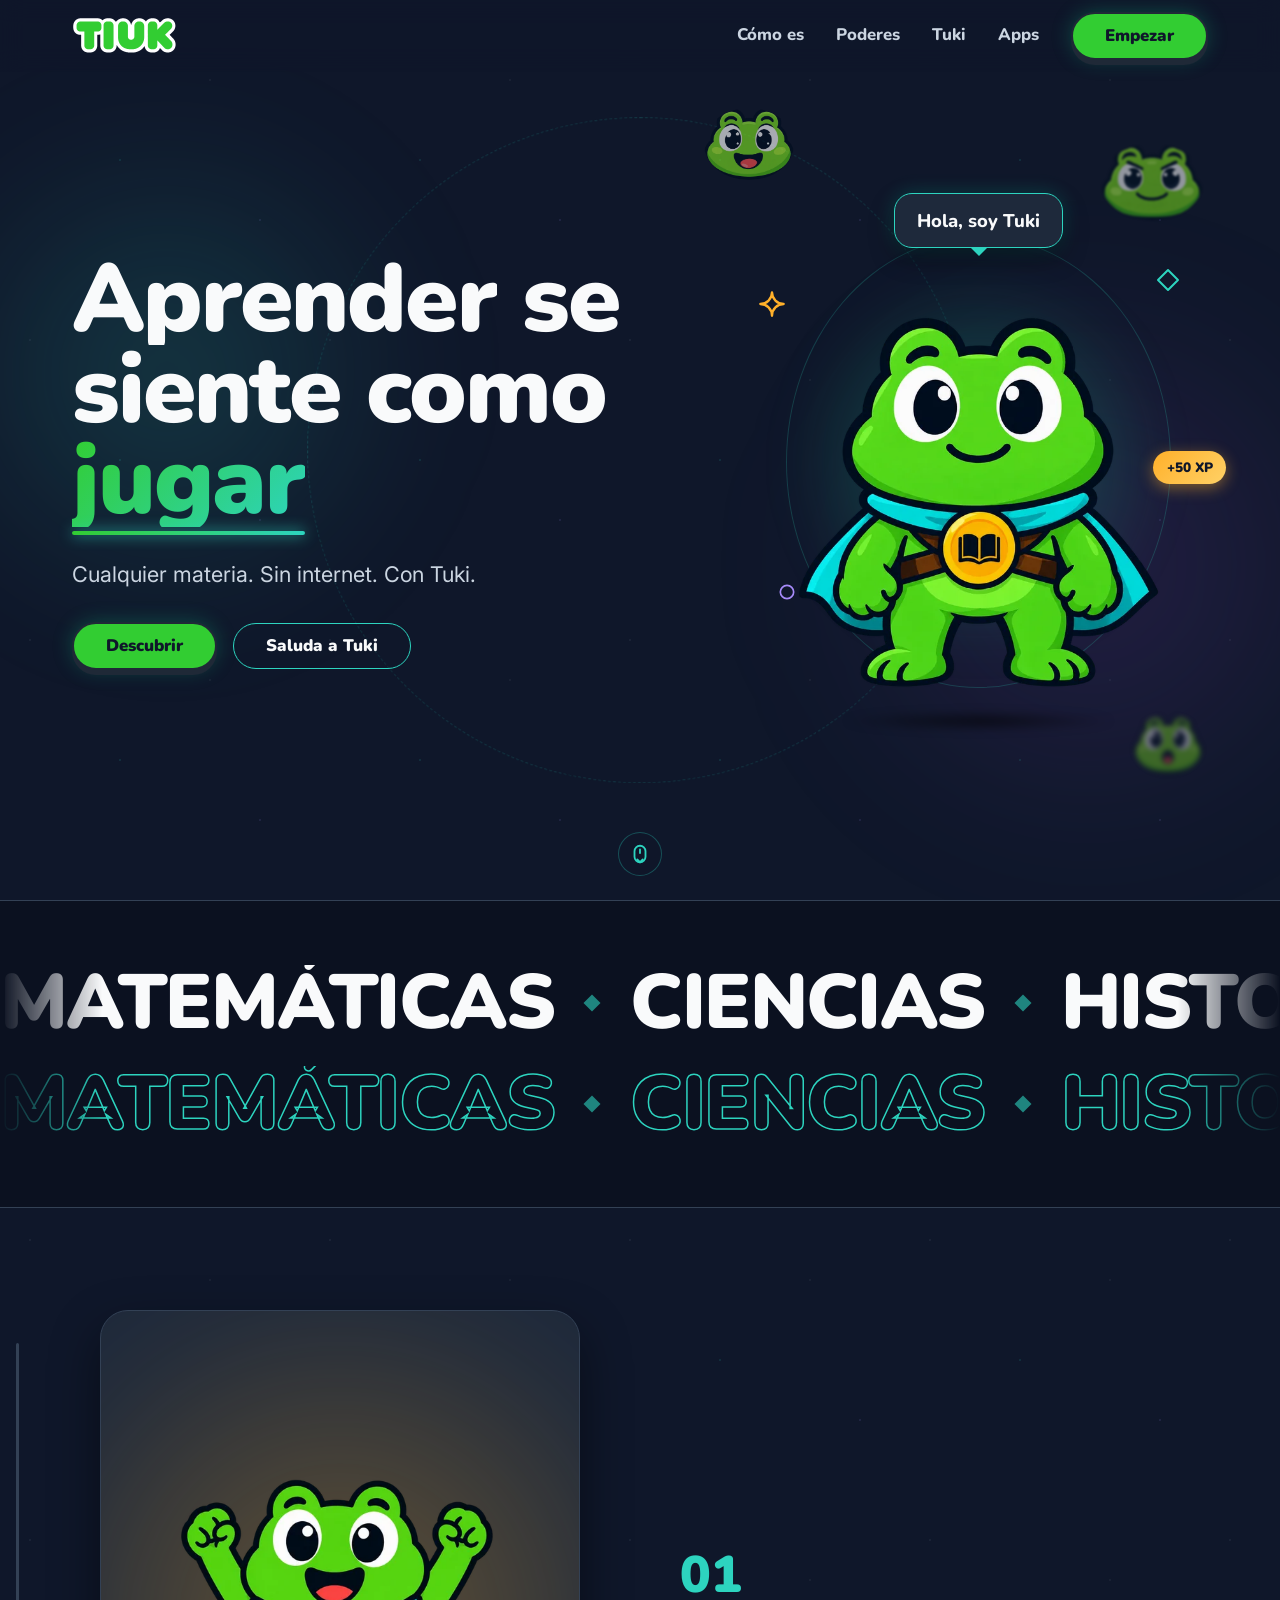
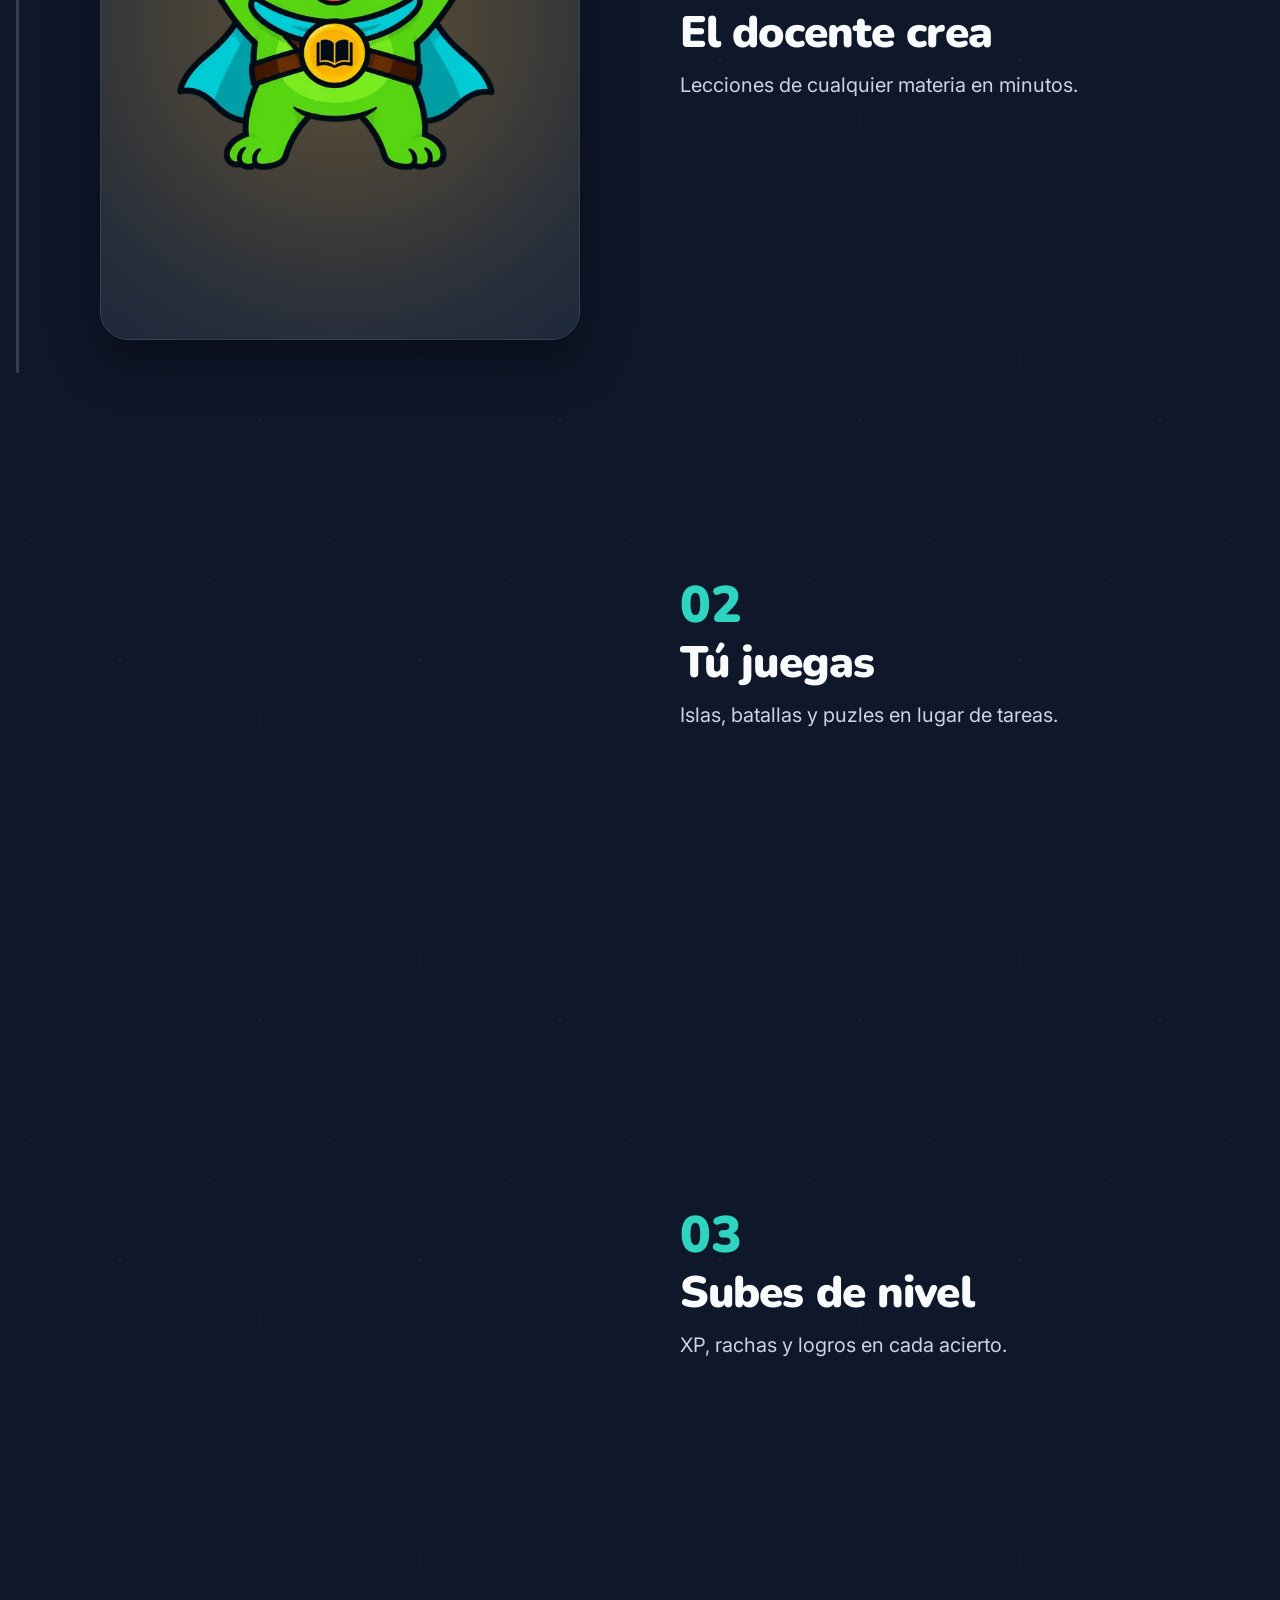
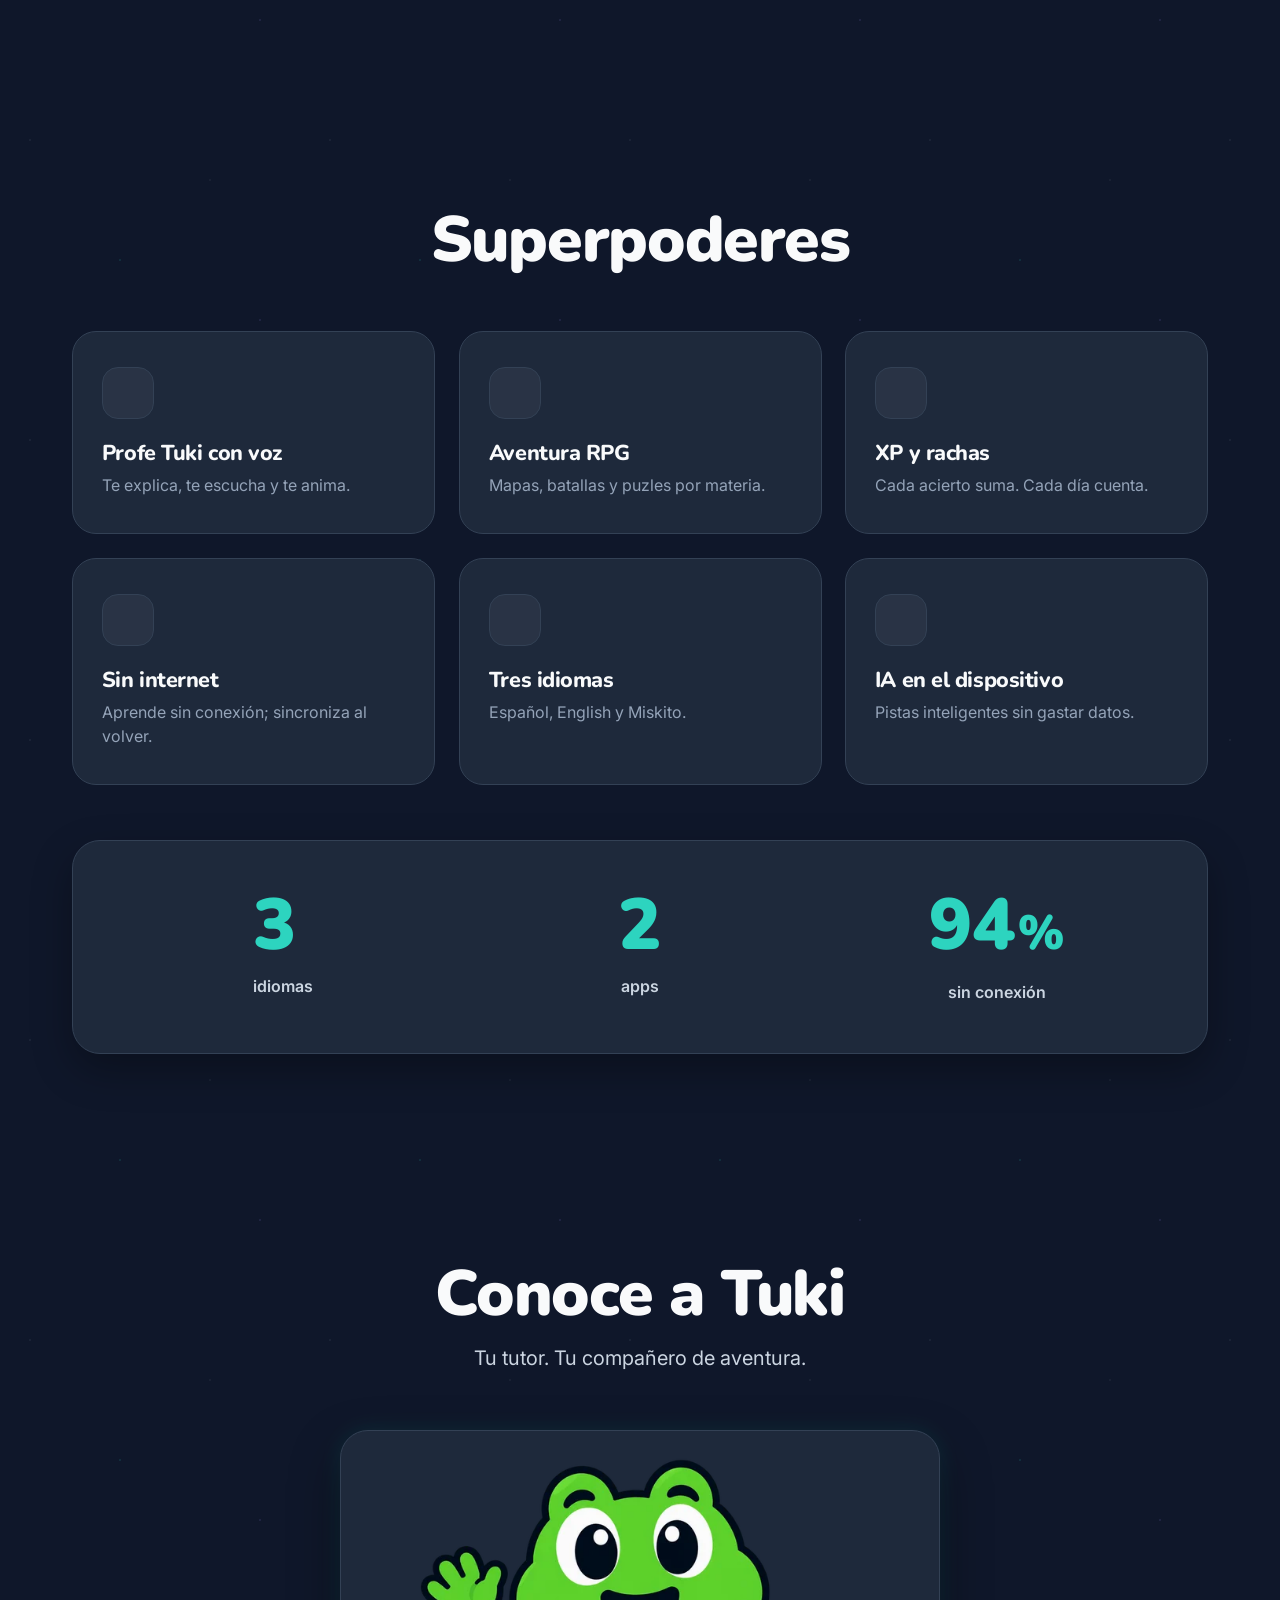
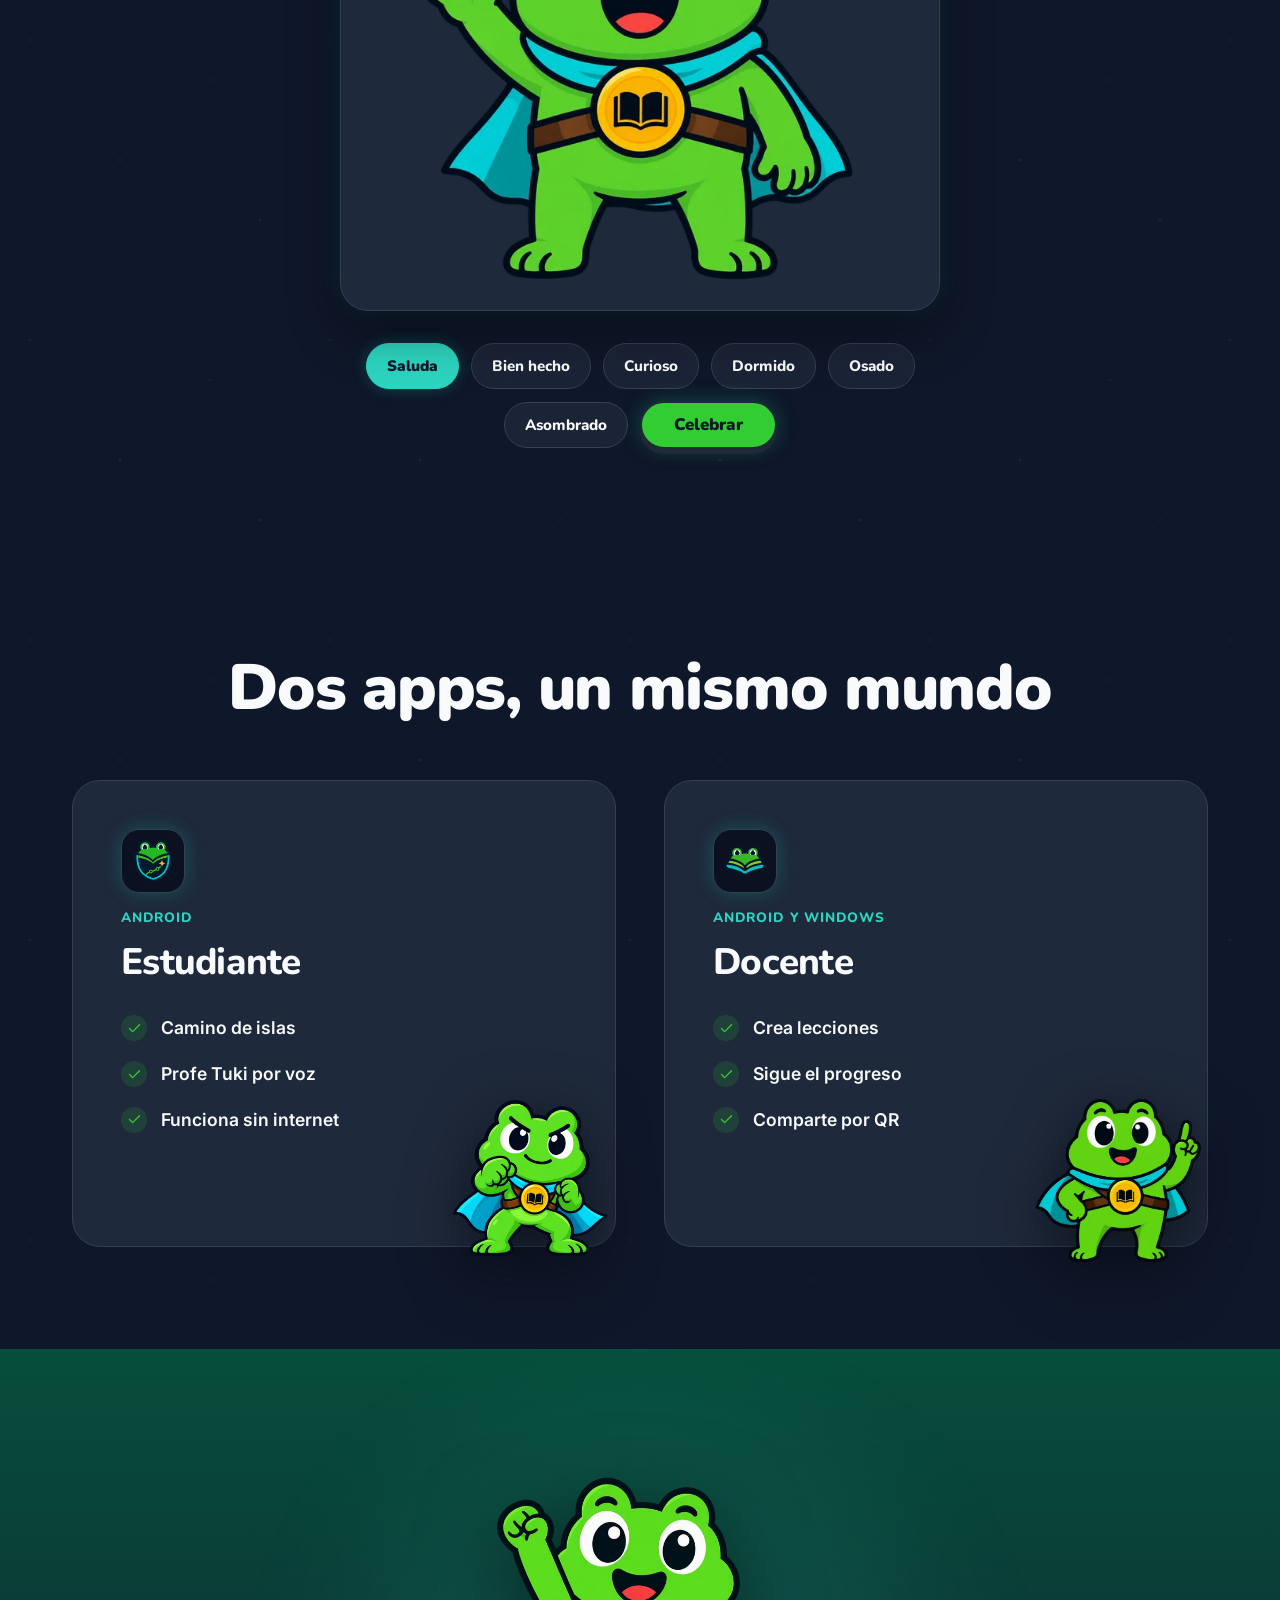
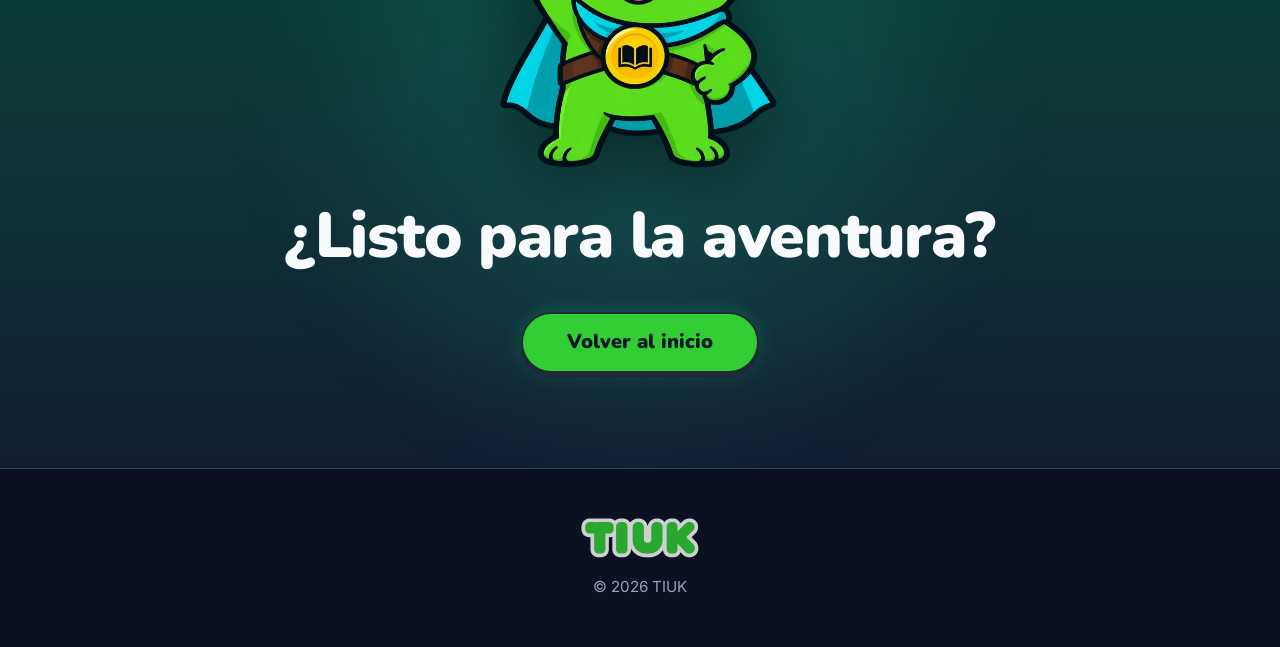
==== commit 99d6d2f7: "feat(landing): rediseñar con menos texto, iconos SVG, héroe a pantalla completa, scroll narrativo y " ====
--- a/index.html
+++ b/index.html
@@ -4,12 +4,12 @@
   <meta charset="UTF-8">
   <meta name="viewport" content="width=device-width, initial-scale=1.0">
   <title>TIUK — Aprender se siente como jugar</title>
-  <meta name="description" content="TIUK es la plataforma educativa gamificada que convierte cualquier materia en una aventura RPG. Aprende con Profe Tuki, sin conexión a internet y en tres idiomas: Español, English y Miskito.">
+  <meta name="description" content="Plataforma de aprendizaje gamificado tipo RPG sin conexión con Profe Tuki.">
   <meta name="theme-color" content="#0F172A">
 
   <!-- Open Graph -->
   <meta property="og:title" content="TIUK — Aprender se siente como jugar">
-  <meta property="og:description" content="Plataforma educativa gamificada tipo RPG aplicable a cualquier materia. Tutor con voz Profe Tuki, modo sin conexión y soporte para Español, English y Miskito.">
+  <meta property="og:description" content="Plataforma de aprendizaje gamificado tipo RPG sin conexión con Profe Tuki.">
   <meta property="og:image" content="assets/img/saludando.webp">
 
   <!-- Favicon -->
@@ -27,347 +27,400 @@
   <script src="js/principal.js" defer></script>
 </head>
 <body>
+  <!-- Barra de progreso superior -->
+  <div class="progreso-scroll" aria-hidden="true"><span class="progreso-scroll__barra"></span></div>
+
+  <!-- Halo de cursor para pantallas de puntero fino -->
+  <div class="cursor-brillo" aria-hidden="true"></div>
+
   <!-- Enlace accesible de salto al contenido -->
   <a class="salto" href="#contenido">Saltar al contenido</a>
 
-  <!-- Cabecera de navegación fija -->
+  <!-- 1. Cabecera -->
   <header class="cabecera">
     <div class="contenedor cabecera__contenedor">
-      <a class="cabecera__marca" href="#inicio" aria-label="TIUK - Volver al inicio">
+      <a class="cabecera__marca" href="#inicio">
         <img src="assets/marca/wordmark-negativo.svg" alt="TIUK" width="782" height="269">
       </a>
-
-      <button class="cabecera__menu" aria-expanded="false" aria-controls="navegacion" aria-label="Abrir menú" type="button">
+      <button class="cabecera__menu" type="button" aria-expanded="false" aria-controls="navegacion" aria-label="Abrir menú">
         <span></span>
         <span></span>
         <span></span>
       </button>
-
-      <nav id="navegacion" class="navegacion" aria-label="Navegación principal">
-        <a href="#que-es" class="navegacion__enlace">¿Qué es?</a>
-        <a href="#como-funciona" class="navegacion__enlace">Cómo funciona</a>
-        <a href="#caracteristicas" class="navegacion__enlace">Características</a>
-        <a href="#tuki" class="navegacion__enlace">Tuki</a>
-        <a href="#apps" class="navegacion__enlace">Apps</a>
-        <a href="#empezar" class="boton boton--primario cabecera__cta">¡Comenzar!</a>
+      <nav id="navegacion" class="navegacion">
+        <a class="navegacion__enlace" href="#historia">Cómo es</a>
+        <a class="navegacion__enlace" href="#poderes">Poderes</a>
+        <a class="navegacion__enlace" href="#tuki">Tuki</a>
+        <a class="navegacion__enlace" href="#apps">Apps</a>
+        <a class="boton boton--primario magnetico" href="#empezar">Empezar</a>
       </nav>
     </div>
   </header>
 
-  <!-- Contenido principal -->
+  <!-- 2. Contenido principal -->
   <main id="contenido">
-    <!-- 1. HÉROE -->
-    <section id="inicio" class="seccion seccion--inicio heroe">
+    <!-- 2.1 Héroe -->
+    <section id="inicio" class="heroe">
+      <canvas class="heroe__estrellas" aria-hidden="true"></canvas>
+
+      <!-- Capas decorativas de paralaje -->
+      <div class="nebulosa nebulosa--turquesa" data-paralaje="0.15" data-puntero="10" aria-hidden="true"></div>
+      <div class="nebulosa nebulosa--violeta" data-paralaje="0.25" data-puntero="18" aria-hidden="true"></div>
+      <div class="orbita" data-paralaje="0.1" data-puntero="6" aria-hidden="true"></div>
+
+      <img class="flotante flotante--1" src="assets/img/cara-feliz.webp" width="560" height="450" data-paralaje="0.45" data-puntero="30" loading="lazy" alt="">
+      <img class="flotante flotante--2" src="assets/img/cara-asombro.webp" width="560" height="467" data-paralaje="0.6" data-puntero="40" loading="lazy" alt="">
+      <img class="flotante flotante--3" src="assets/img/cara-osado.webp" width="560" height="417" data-paralaje="0.35" data-puntero="24" loading="lazy" alt="">
+
       <div class="contenedor heroe__contenedor">
         <div class="heroe__rejilla">
-          <div class="heroe__texto">
-            <span class="etiqueta">Plataforma educativa gamificada</span>
-            <h1>Aprender se siente como <span class="resaltado">jugar</span></h1>
-            <p class="heroe__descripcion">
-              TIUK transforma cualquier asignatura escolar en una emocionante aventura RPG. Explora islas de conocimiento, supera desafíos pedagógicos y aprende junto a Profe Tuki, tu tutor interactivo con voz que te guía en cada paso, ¡incluso sin conexión a internet!
-            </p>
+          <div class="heroe__contenido">
+            <h1 class="titulo-dividido">Aprender se siente como <span class="resaltado">jugar</span></h1>
+            <p class="heroe__lema">Cualquier materia. Sin internet. Con Tuki.</p>
             <div class="heroe__acciones">
-              <a href="#que-es" class="boton boton--primario">Conoce TIUK</a>
-              <button id="boton-saludar" type="button" class="boton boton--secundario">Habla con Tuki</button>
+              <a class="boton boton--primario magnetico" href="#historia">Descubrir</a>
+              <button id="boton-saludar" type="button" class="boton boton--fantasma magnetico">Saluda a Tuki</button>
             </div>
-            <div class="insignias">
-              <span class="insignia">Cualquier materia</span>
-              <span class="insignia">Sin internet</span>
-              <span class="insignia">Español · English · Miskito</span>
-            </div>
-          </div>
-
-          <div class="heroe__visual">
+          </div>
+
+          <div class="heroe__visual" data-paralaje="-0.12" data-puntero="14">
             <div class="tuki-escena">
+              <div class="tuki-escena__aura" aria-hidden="true"></div>
+              <div class="tuki-escena__anillo" aria-hidden="true"></div>
               <div class="burbuja" id="burbuja-tuki" aria-live="polite">
-                <p id="texto-burbuja">¡Hola! Soy Tuki 👋</p>
+                <p id="texto-burbuja">Hola, soy Tuki</p>
               </div>
               <img id="tuki-animado" class="tuki-escena__tuki" src="assets/img/tuki-idle.webp" alt="Tuki, la mascota de TIUK" width="720" height="720" fetchpriority="high">
-              <div class="tuki-escena__sombra"></div>
-              <span class="chispa chispa--estrella" aria-hidden="true">⭐</span>
-              <span class="chispa chispa--xp" aria-hidden="true">+50 XP</span>
-              <span class="chispa chispa--circulo" aria-hidden="true"></span>
-              <span class="chispa chispa--destello" aria-hidden="true">✨</span>
+              <div class="tuki-escena__sombra" aria-hidden="true"></div>
+
+              <svg class="chispa chispa--estrella" viewBox="0 0 24 24" fill="none" stroke="currentColor" stroke-width="2" stroke-linecap="round" stroke-linejoin="round" aria-hidden="true" focusable="false">
+                <path d="M12 2 C12 7.5 7.5 12 2 12 C7.5 12 12 16.5 12 22 C12 16.5 16.5 12 22 12 C16.5 12 12 7.5 12 2 Z"></path>
+              </svg>
+              <svg class="chispa chispa--rombo" viewBox="0 0 24 24" fill="none" stroke="currentColor" stroke-width="2" stroke-linecap="round" stroke-linejoin="round" aria-hidden="true" focusable="false">
+                <polygon points="12 2 22 12 12 22 2 12"></polygon>
+              </svg>
+              <svg class="chispa chispa--circulo" viewBox="0 0 24 24" fill="none" stroke="currentColor" stroke-width="2" stroke-linecap="round" stroke-linejoin="round" aria-hidden="true" focusable="false">
+                <circle cx="12" cy="12" r="8"></circle>
+              </svg>
+              <span class="chispa chispa--xp">+50 XP</span>
             </div>
           </div>
         </div>
       </div>
-    </section>
-
-    <!-- 2. QUÉ ES -->
-    <section id="que-es" class="seccion seccion--que-es">
+
+      <a class="heroe__bajar" href="#historia" aria-label="Bajar">
+        <svg viewBox="0 0 24 24" fill="none" stroke="currentColor" stroke-width="2" stroke-linecap="round" stroke-linejoin="round" aria-hidden="true" focusable="false">
+          <rect x="6" y="3" width="12" height="18" rx="6"></rect>
+          <line x1="12" y1="7" x2="12" y2="11"></line>
+          <path d="M9 18l3 3 3-3"></path>
+        </svg>
+      </a>
+    </section>
+
+    <!-- 2.2 Cinta de materias -->
+    <section class="cinta" aria-label="Materias">
+      <div class="cinta__fila" data-direccion="1">
+        <div class="cinta__pista">
+          <span class="cinta__item">Matemáticas</span><span class="cinta__separador" aria-hidden="true"></span>
+          <span class="cinta__item">Ciencias</span><span class="cinta__separador" aria-hidden="true"></span>
+          <span class="cinta__item">Historia</span><span class="cinta__separador" aria-hidden="true"></span>
+          <span class="cinta__item">Lenguaje</span><span class="cinta__separador" aria-hidden="true"></span>
+          <span class="cinta__item">Idiomas</span><span class="cinta__separador" aria-hidden="true"></span>
+          <span class="cinta__item">Miskito</span><span class="cinta__separador" aria-hidden="true"></span>
+          <span class="cinta__item">Arte</span><span class="cinta__separador" aria-hidden="true"></span>
+          <span class="cinta__item">Matemáticas</span><span class="cinta__separador" aria-hidden="true"></span>
+          <span class="cinta__item">Ciencias</span><span class="cinta__separador" aria-hidden="true"></span>
+          <span class="cinta__item">Historia</span><span class="cinta__separador" aria-hidden="true"></span>
+          <span class="cinta__item">Lenguaje</span><span class="cinta__separador" aria-hidden="true"></span>
+          <span class="cinta__item">Idiomas</span><span class="cinta__separador" aria-hidden="true"></span>
+          <span class="cinta__item">Miskito</span><span class="cinta__separador" aria-hidden="true"></span>
+          <span class="cinta__item">Arte</span><span class="cinta__separador" aria-hidden="true"></span>
+        </div>
+      </div>
+      <div class="cinta__fila" data-direccion="-1">
+        <div class="cinta__pista">
+          <span class="cinta__item">Matemáticas</span><span class="cinta__separador" aria-hidden="true"></span>
+          <span class="cinta__item">Ciencias</span><span class="cinta__separador" aria-hidden="true"></span>
+          <span class="cinta__item">Historia</span><span class="cinta__separador" aria-hidden="true"></span>
+          <span class="cinta__item">Lenguaje</span><span class="cinta__separador" aria-hidden="true"></span>
+          <span class="cinta__item">Idiomas</span><span class="cinta__separador" aria-hidden="true"></span>
+          <span class="cinta__item">Miskito</span><span class="cinta__separador" aria-hidden="true"></span>
+          <span class="cinta__item">Arte</span><span class="cinta__separador" aria-hidden="true"></span>
+          <span class="cinta__item">Matemáticas</span><span class="cinta__separador" aria-hidden="true"></span>
+          <span class="cinta__item">Ciencias</span><span class="cinta__separador" aria-hidden="true"></span>
+          <span class="cinta__item">Historia</span><span class="cinta__separador" aria-hidden="true"></span>
+          <span class="cinta__item">Lenguaje</span><span class="cinta__separador" aria-hidden="true"></span>
+          <span class="cinta__item">Idiomas</span><span class="cinta__separador" aria-hidden="true"></span>
+          <span class="cinta__item">Miskito</span><span class="cinta__separador" aria-hidden="true"></span>
+          <span class="cinta__item">Arte</span><span class="cinta__separador" aria-hidden="true"></span>
+        </div>
+      </div>
+    </section>
+
+    <!-- 2.3 Historia (Scroll narrativo) -->
+    <section id="historia" class="historia" data-paso-activo="0">
+      <div class="historia__progreso" aria-hidden="true">
+        <span class="historia__progreso-relleno"></span>
+      </div>
+      <div class="contenedor historia__contenedor">
+        <div class="historia__rejilla">
+          <div class="historia__escenario">
+            <div class="historia__marco">
+              <img class="historia__imagen activa" data-paso="0" src="assets/img/ensenando.webp" width="560" height="515" loading="lazy" alt="Docente creando lecciones">
+              <img class="historia__imagen" data-paso="1" src="assets/img/corriendo.webp" width="560" height="490" loading="lazy" alt="Estudiante jugando la aventura">
+              <img class="historia__imagen" data-paso="2" src="assets/img/subir-nivel.webp" width="560" height="416" loading="lazy" alt="Estudiante subiendo de nivel">
+            </div>
+          </div>
+          <div class="historia__pasos">
+            <article class="historia__paso activo" data-paso="0">
+              <span class="historia__numero">01</span>
+              <h2>El docente crea</h2>
+              <p>Lecciones de cualquier materia en minutos.</p>
+            </article>
+            <article class="historia__paso" data-paso="1">
+              <span class="historia__numero">02</span>
+              <h2>Tú juegas</h2>
+              <p>Islas, batallas y puzles en lugar de tareas.</p>
+            </article>
+            <article class="historia__paso" data-paso="2">
+              <span class="historia__numero">03</span>
+              <h2>Subes de nivel</h2>
+              <p>XP, rachas y logros en cada acierto.</p>
+            </article>
+          </div>
+        </div>
+      </div>
+    </section>
+
+    <!-- 2.4 Poderes -->
+    <section id="poderes" class="poderes">
       <div class="contenedor">
-        <div class="seccion__cabecera revelar">
-          <span class="etiqueta">Aprender jugando</span>
-          <h2 class="seccion__titulo">¿Qué es TIUK?</h2>
-        </div>
-
-        <div class="que-es__bloque tarjeta revelar">
-          <div class="que-es__texto">
-            <p>
-              TIUK es una plataforma de aprendizaje gamificado que toma las mecánicas más adictivas y motivadoras de los videojuegos y las pone al servicio de la educación. Con una dinámica ágil inspirada en Duolingo y en los juegos de rol clásicos, los estudiantes avanzan por un mapa de islas resolviendo puzles didácticos y respondiendo a contrarreloj para salvar mundos de conocimiento.
-            </p>
-            <p>
-              A diferencia de las aplicaciones tradicionales limitadas a un solo curso, TIUK no tiene fronteras: los docentes tienen el control total para construir lecciones de cualquier materia mediante un creador intuitivo. Los contenidos cobran vida en tres idiomas con igualdad de condiciones y funcionan plenamente en dispositivos móviles sin necesidad de datos ni wifi.
-            </p>
-
-            <div class="materias-bloque">
-              <span class="materias-bloque__titulo">Aprende cualquier contenido:</span>
-              <ul class="materias" aria-label="Materias aplicables en TIUK">
-                <li class="materia-chip">Matemáticas</li>
-                <li class="materia-chip">Ciencias</li>
-                <li class="materia-chip">Historia</li>
-                <li class="materia-chip">Lenguaje</li>
-                <li class="materia-chip">Idiomas</li>
-                <li class="materia-chip materia-chip--destacado">¡Lo que tu docente cree!</li>
-              </ul>
-            </div>
-          </div>
-
-          <div class="que-es__visual">
-            <img class="que-es__imagen" src="assets/img/leyendo.webp" alt="Tuki leyendo atentamente un libro ilustrado" width="560" height="451" loading="lazy" decoding="async">
-          </div>
-        </div>
-
-        <div class="datos">
-          <div class="dato tarjeta revelar">
-            <span class="dato__cifra">3</span>
-            <span class="dato__texto">Idiomas: Español, English y Miskito con voces nativas</span>
-          </div>
-          <div class="dato tarjeta revelar">
-            <span class="dato__cifra">100%</span>
-            <span class="dato__texto">Jugable y adaptable a cualquier currículo educativo</span>
-          </div>
-          <div class="dato tarjeta revelar">
-            <span class="dato__cifra">0</span>
-            <span class="dato__texto">Conexión necesaria para continuar la aventura y aprender</span>
-          </div>
-        </div>
-      </div>
-    </section>
-
-    <!-- 3. CÓMO FUNCIONA -->
-    <section id="como-funciona" class="seccion seccion--como-funciona">
+        <h2 class="revelar">Superpoderes</h2>
+        <div class="poderes__rejilla">
+          <article class="poder tarjeta-3d revelar" style="--color-poder: var(--turquesa)">
+            <span class="poder__icono">
+              <svg viewBox="0 0 24 24" fill="none" stroke="currentColor" stroke-width="2" stroke-linecap="round" stroke-linejoin="round" aria-hidden="true" focusable="false">
+                <path d="M12 2a3 3 0 0 0-3 3v7a3 3 0 0 0 6 0V5a3 3 0 0 0-3-3Z"></path>
+                <path d="M19 10v2a7 7 0 0 1-14 0v-2"></path>
+                <line x1="12" y1="19" x2="12" y2="22"></line>
+                <line x1="8" y1="22" x2="16" y2="22"></line>
+              </svg>
+            </span>
+            <h3>Profe Tuki con voz</h3>
+            <p>Te explica, te escucha y te anima.</p>
+          </article>
+
+          <article class="poder tarjeta-3d revelar" style="--color-poder: var(--esmeralda-juego)">
+            <span class="poder__icono">
+              <svg viewBox="0 0 24 24" fill="none" stroke="currentColor" stroke-width="2" stroke-linecap="round" stroke-linejoin="round" aria-hidden="true" focusable="false">
+                <polygon points="3 6 9 3 15 6 21 3 21 18 15 21 9 18 3 21"></polygon>
+                <line x1="9" y1="3" x2="9" y2="18"></line>
+                <line x1="15" y1="6" x2="15" y2="21"></line>
+              </svg>
+            </span>
+            <h3>Aventura RPG</h3>
+            <p>Mapas, batallas y puzles por materia.</p>
+          </article>
+
+          <article class="poder tarjeta-3d revelar" style="--color-poder: var(--mango)">
+            <span class="poder__icono">
+              <svg viewBox="0 0 24 24" fill="none" stroke="currentColor" stroke-width="2" stroke-linecap="round" stroke-linejoin="round" aria-hidden="true" focusable="false">
+                <polygon points="13 2 3 14 12 14 11 22 21 10 12 10 13 2"></polygon>
+              </svg>
+            </span>
+            <h3>XP y rachas</h3>
+            <p>Cada acierto suma. Cada día cuenta.</p>
+          </article>
+
+          <article class="poder tarjeta-3d revelar" style="--color-poder: var(--coral)">
+            <span class="poder__icono">
+              <svg viewBox="0 0 24 24" fill="none" stroke="currentColor" stroke-width="2" stroke-linecap="round" stroke-linejoin="round" aria-hidden="true" focusable="false">
+                <line x1="2" y1="2" x2="22" y2="22"></line>
+                <path d="M8.5 16.5a5 5 0 0 1 7 0"></path>
+                <path d="M4.9 12.9a10 10 0 0 1 5.3-2.6"></path>
+                <path d="M16.3 10.3a10 10 0 0 1 2.8 2.6"></path>
+                <path d="M1.4 8.7a15 15 0 0 1 5.6-2.9"></path>
+                <path d="M19 6.5a15 15 0 0 1 3.6 2.2"></path>
+                <circle cx="12" cy="20" r="1"></circle>
+              </svg>
+            </span>
+            <h3>Sin internet</h3>
+            <p>Aprende sin conexión; sincroniza al volver.</p>
+          </article>
+
+          <article class="poder tarjeta-3d revelar" style="--color-poder: var(--celeste-arcano)">
+            <span class="poder__icono">
+              <svg viewBox="0 0 24 24" fill="none" stroke="currentColor" stroke-width="2" stroke-linecap="round" stroke-linejoin="round" aria-hidden="true" focusable="false">
+                <circle cx="12" cy="12" r="10"></circle>
+                <line x1="2" y1="12" x2="22" y2="12"></line>
+                <path d="M12 2a15.3 15.3 0 0 1 4 10 15.3 15.3 0 0 1-4 10 15.3 15.3 0 0 1-4-10 15.3 15.3 0 0 1 4-10z"></path>
+              </svg>
+            </span>
+            <h3>Tres idiomas</h3>
+            <p>Español, English y Miskito.</p>
+          </article>
+
+          <article class="poder tarjeta-3d revelar" style="--color-poder: var(--violeta-arcano)">
+            <span class="poder__icono">
+              <svg viewBox="0 0 24 24" fill="none" stroke="currentColor" stroke-width="2" stroke-linecap="round" stroke-linejoin="round" aria-hidden="true" focusable="false">
+                <rect x="4" y="4" width="16" height="16" rx="2"></rect>
+                <rect x="9" y="9" width="6" height="6"></rect>
+                <line x1="9" y1="1" x2="9" y2="4"></line>
+                <line x1="15" y1="1" x2="15" y2="4"></line>
+                <line x1="9" y1="20" x2="9" y2="23"></line>
+                <line x1="15" y1="20" x2="15" y2="23"></line>
+                <line x1="20" y1="9" x2="23" y2="9"></line>
+                <line x1="20" y1="15" x2="23" y2="15"></line>
+                <line x1="1" y1="9" x2="4" y2="9"></line>
+                <line x1="1" y1="15" x2="4" y2="15"></line>
+              </svg>
+            </span>
+            <h3>IA en el dispositivo</h3>
+            <p>Pistas inteligentes sin gastar datos.</p>
+          </article>
+        </div>
+
+        <div class="cifras revelar">
+          <div class="cifra">
+            <span class="cifra__numero" data-contador="3">3</span>
+            <span class="cifra__etiqueta">idiomas</span>
+          </div>
+          <div class="cifra">
+            <span class="cifra__numero" data-contador="2">2</span>
+            <span class="cifra__etiqueta">apps</span>
+          </div>
+          <div class="cifra">
+            <span class="cifra__numero" data-contador="100">100</span>
+            <span class="cifra__sufijo">%</span>
+            <span class="cifra__etiqueta">sin conexión</span>
+          </div>
+        </div>
+      </div>
+    </section>
+
+    <!-- 2.5 Tuki (Galería) -->
+    <section id="tuki" class="tuki">
       <div class="contenedor">
-        <div class="seccion__cabecera revelar">
-          <span class="etiqueta">Flujo simple</span>
-          <h2 class="seccion__titulo">¿Cómo funciona TIUK?</h2>
-        </div>
-
-        <ol class="pasos">
-          <li class="paso tarjeta revelar">
-            <span class="paso__numero">1</span>
-            <img class="paso__imagen" src="assets/img/ensenando.webp" alt="Tuki docente enseñando frente a una pizarra interactiva" width="560" height="515" loading="lazy" decoding="async">
-            <h3>El docente crea</h3>
-            <p>
-              El profesor diseña unidades interactivas, rutas de estudio y desafíos personalizados en el builder para Windows y Android. Define preguntas, puzles y recompensas en cuestión de minutos.
-            </p>
-          </li>
-
-          <li class="paso tarjeta revelar">
-            <span class="paso__numero">2</span>
-            <img class="paso__imagen" src="assets/img/corriendo.webp" alt="Tuki con capa corriendo entusiasmado a la acción" width="560" height="490" loading="lazy" decoding="async">
-            <h3>El estudiante juega</h3>
-            <p>
-              El estudiante recorre islas temáticas en la App Estudiante (Android). Supera batallas pedagógicas con respuestas cronometradas y recibe retroalimentación hablada de Profe Tuki al instante.
-            </p>
-          </li>
-
-          <li class="paso tarjeta revelar">
-            <span class="paso__numero">3</span>
-            <img class="paso__imagen" src="assets/img/subir-nivel.webp" alt="Tuki alzando un trofeo y celebrando haber subido de nivel" width="560" height="416" loading="lazy" decoding="async">
-            <h3>Sube de nivel</h3>
-            <p>
-              Cada lección completada otorga puntos XP, desbloquea logros y fortalece la racha de estudio diaria. Todo el progreso se resguarda en el dispositivo y se sincroniza en línea o mediante código QR.
-            </p>
-          </li>
-        </ol>
-      </div>
-    </section>
-
-    <!-- 4. CARACTERÍSTICAS -->
-    <section id="caracteristicas" class="seccion seccion--caracteristicas">
-      <div class="contenedor">
-        <div class="seccion__cabecera revelar">
-          <span class="etiqueta">Poder pedagógico</span>
-          <h2 class="seccion__titulo">Todo lo que hace único a TIUK</h2>
-        </div>
-
-        <div class="rejilla-caracteristicas">
-          <article class="tarjeta caracteristica caracteristica--esmeralda revelar">
-            <div class="caracteristica__icono" aria-hidden="true">🎙️</div>
-            <h3>Profe Tuki con voz</h3>
-            <p>
-              Un tutor carismático y paciente que explica lecciones con voz clara, felicita aciertos y guía paso a paso cuando hay dudas conceptuales.
-            </p>
-          </article>
-
-          <article class="tarjeta caracteristica caracteristica--turquesa revelar">
-            <div class="caracteristica__icono" aria-hidden="true">🗺️</div>
-            <h3>Aventura RPG</h3>
-            <p>
-              Exploración de mapas por islas, caminos de lecciones progresivos, batallas pedagógicas con golpes cronometrados y puzles desafiantes.
-            </p>
-          </article>
-
-          <article class="tarjeta caracteristica caracteristica--mango revelar">
-            <div class="caracteristica__icono" aria-hidden="true">⚡</div>
-            <h3>XP, rachas y logros</h3>
-            <p>
-              Gamificación comprobada: acumula experiencia en cada acierto, conserva rachas consecutivas de estudio y desbloquea medallas de maestría.
-            </p>
-          </article>
-
-          <article class="tarjeta caracteristica caracteristica--coral revelar">
-            <div class="caracteristica__icono" aria-hidden="true">📶</div>
-            <h3>Funciona sin internet</h3>
-            <p>
-              Juega y progresa sin cobertura. Al reconectar se sincroniza automáticamente, y en emergencias los resultados y tareas se transfieren por código QR.
-            </p>
-          </article>
-
-          <article class="tarjeta caracteristica caracteristica--celeste revelar">
-            <div class="caracteristica__icono" aria-hidden="true">🌎</div>
-            <h3>Tres idiomas</h3>
-            <p>
-              Soporte nativo en Español, English y Miskito con voces reales grabadas y contenidos validados para respaldar la preservación cultural y lingüística.
-            </p>
-          </article>
-
-          <article class="tarjeta caracteristica caracteristica--violeta revelar">
-            <div class="caracteristica__icono" aria-hidden="true">🧠</div>
-            <h3>IA en tu dispositivo</h3>
-            <p>
-              Inteligencia artificial que corre localmente en el móvil sin depender de la nube ni consumir datos, adaptando las pistas al ritmo de cada alumno.
-            </p>
-          </article>
-        </div>
-      </div>
-    </section>
-
-    <!-- 5. TUKI -->
-    <section id="tuki" class="seccion seccion--tuki">
-      <div class="contenedor">
-        <div class="seccion__cabecera revelar">
-          <span class="etiqueta">Tu tutor y mascota</span>
-          <h2 class="seccion__titulo">Conoce a Tuki</h2>
-          <p class="seccion__subtitulo">
-            Tuki es una ranita verde con capa turquesa y una medalla de libro. Es el corazón de TIUK: "Profe Tuki" acompaña a cada estudiante, celebra sus victorias y le anima con entusiasmo en cada desafío.
-          </p>
-        </div>
-
-        <div class="galeria revelar">
-          <div class="galeria__escenario">
-            <img id="tuki-galeria" src="assets/img/saludando.webp" width="560" height="549" alt="Tuki saludando alegremente" loading="lazy" decoding="async">
+        <h2 class="revelar">Conoce a Tuki</h2>
+        <p class="tuki__subtitulo revelar">Tu tutor. Tu compañero de aventura.</p>
+
+        <div class="galeria" data-paralaje="0.08">
+          <div class="galeria__escenario tarjeta-3d">
+            <img id="tuki-galeria" src="assets/img/saludando.webp" width="560" height="549" alt="Tuki saludando" loading="lazy" decoding="async">
             <div class="confeti" id="confeti" aria-hidden="true"></div>
           </div>
-
-          <div class="galeria__opciones" role="group" aria-label="Cambiar pose o estado de Tuki">
+          <div class="galeria__opciones" role="group" aria-label="Poses de Tuki">
             <button type="button" class="opcion-pose" data-pose="saludando" data-alto="549" aria-pressed="true">Saluda</button>
-            <button type="button" class="opcion-pose" data-pose="bien-hecho" data-alto="545" aria-pressed="false">¡Bien hecho!</button>
+            <button type="button" class="opcion-pose" data-pose="bien-hecho" data-alto="545" aria-pressed="false">Bien hecho</button>
             <button type="button" class="opcion-pose" data-pose="curioso" data-alto="537" aria-pressed="false">Curioso</button>
             <button type="button" class="opcion-pose" data-pose="dormido" data-alto="550" aria-pressed="false">Dormido</button>
             <button type="button" class="opcion-pose" data-pose="cara-osado" data-alto="417" aria-pressed="false">Osado</button>
             <button type="button" class="opcion-pose" data-pose="cara-asombro" data-alto="467" aria-pressed="false">Asombrado</button>
-            <button type="button" id="boton-celebrar" class="boton boton--primario">¡Celebra!</button>
-          </div>
-        </div>
-      </div>
-    </section>
-
-    <!-- 6. APPS -->
-    <section id="apps" class="seccion seccion--apps">
+            <button type="button" id="boton-celebrar" class="boton boton--primario magnetico">Celebrar</button>
+          </div>
+        </div>
+      </div>
+    </section>
+
+    <!-- 2.6 Apps -->
+    <section id="apps" class="apps">
       <div class="contenedor">
-        <div class="seccion__cabecera revelar">
-          <span class="etiqueta">Ecosistema TIUK</span>
-          <h2 class="seccion__titulo">Dos aplicaciones, una gran experiencia</h2>
-        </div>
-
-        <div class="rejilla-apps">
-          <article class="tarjeta app app--estudiante revelar">
+        <h2 class="revelar">Dos apps, un mismo mundo</h2>
+        <div class="apps__rejilla">
+          <article class="app app--estudiante tarjeta-3d revelar">
             <div class="app__cabecera">
-              <div class="app__insignias">
-                <span class="etiqueta">Android</span>
-                <span class="app__tema-tag">Aventura RPG</span>
+              <div class="app__icono-marco">
+                <img class="app__icono" src="assets/marca/icono-estudiante.svg" alt="Icono TIUK Estudiante" width="575" height="641" loading="lazy" decoding="async">
               </div>
-              <h3 class="app__titulo">App Estudiante</h3>
+              <span class="app__plataforma">Android</span>
+              <h3>Estudiante</h3>
             </div>
-            <div class="app__visual">
+            <ul class="app__lista" aria-label="Características para estudiantes">
+              <li>
+                <span class="app__check" aria-hidden="true">
+                  <svg class="app__check-svg" viewBox="0 0 24 24" fill="none" stroke="currentColor" stroke-width="2" stroke-linecap="round" stroke-linejoin="round" aria-hidden="true" focusable="false">
+                    <polyline points="20 6 9 17 4 12"></polyline>
+                  </svg>
+                </span>
+                Camino de islas
+              </li>
+              <li>
+                <span class="app__check" aria-hidden="true">
+                  <svg class="app__check-svg" viewBox="0 0 24 24" fill="none" stroke="currentColor" stroke-width="2" stroke-linecap="round" stroke-linejoin="round" aria-hidden="true" focusable="false">
+                    <polyline points="20 6 9 17 4 12"></polyline>
+                  </svg>
+                </span>
+                Profe Tuki por voz
+              </li>
+              <li>
+                <span class="app__check" aria-hidden="true">
+                  <svg class="app__check-svg" viewBox="0 0 24 24" fill="none" stroke="currentColor" stroke-width="2" stroke-linecap="round" stroke-linejoin="round" aria-hidden="true" focusable="false">
+                    <polyline points="20 6 9 17 4 12"></polyline>
+                  </svg>
+                </span>
+                Funciona sin internet
+              </li>
+            </ul>
+            <img class="app__tuki" src="assets/img/tuki-determinado.webp" alt="" width="720" height="720" data-paralaje="-0.1" loading="lazy" decoding="async">
+          </article>
+
+          <article class="app app--docente tarjeta-3d revelar">
+            <div class="app__cabecera">
               <div class="app__icono-marco">
-                <img class="app__icono-oficial" src="assets/marca/icono-estudiante.svg" alt="Escudo oficial de la App Estudiante TIUK" width="575" height="641" loading="lazy" decoding="async">
+                <img class="app__icono" src="assets/marca/icono-docente.svg" alt="Icono TIUK Docente" width="728" height="529" loading="lazy" decoding="async">
               </div>
-              <img class="app__imagen" src="assets/img/tuki-determinado.webp" alt="Tuki en pose determinada con capa para la App Estudiante" width="720" height="720" loading="lazy" decoding="async">
+              <span class="app__plataforma">Android y Windows</span>
+              <h3>Docente</h3>
             </div>
-            <p class="app__descripcion">
-              La aventura RPG donde el estudiante vive cada lección como un reto épico, gana medallas y aprende a su propio ritmo.
-            </p>
-            <ul class="app__beneficios">
-              <li><span class="app__check" aria-hidden="true">✓</span> Camino de lecciones en un mapa con islas, puzles y batallas pedagógicas</li>
-              <li><span class="app__check" aria-hidden="true">✓</span> Tutoría interactiva con Profe Tuki por voz e IA integrada en el móvil</li>
-              <li><span class="app__check" aria-hidden="true">✓</span> Sistema completo de XP, rachas diarias, insignias y niveles</li>
-              <li><span class="app__check" aria-hidden="true">✓</span> Funciona 100% sin conexión con guardado local y rescate de tareas por código QR</li>
+            <ul class="app__lista" aria-label="Características para docentes">
+              <li>
+                <span class="app__check" aria-hidden="true">
+                  <svg class="app__check-svg" viewBox="0 0 24 24" fill="none" stroke="currentColor" stroke-width="2" stroke-linecap="round" stroke-linejoin="round" aria-hidden="true" focusable="false">
+                    <polyline points="20 6 9 17 4 12"></polyline>
+                  </svg>
+                </span>
+                Crea lecciones
+              </li>
+              <li>
+                <span class="app__check" aria-hidden="true">
+                  <svg class="app__check-svg" viewBox="0 0 24 24" fill="none" stroke="currentColor" stroke-width="2" stroke-linecap="round" stroke-linejoin="round" aria-hidden="true" focusable="false">
+                    <polyline points="20 6 9 17 4 12"></polyline>
+                  </svg>
+                </span>
+                Sigue el progreso
+              </li>
+              <li>
+                <span class="app__check" aria-hidden="true">
+                  <svg class="app__check-svg" viewBox="0 0 24 24" fill="none" stroke="currentColor" stroke-width="2" stroke-linecap="round" stroke-linejoin="round" aria-hidden="true" focusable="false">
+                    <polyline points="20 6 9 17 4 12"></polyline>
+                  </svg>
+                </span>
+                Comparte por QR
+              </li>
             </ul>
-          </article>
-
-          <article class="tarjeta app app--docente revelar">
-            <div class="app__cabecera">
-              <div class="app__insignias">
-                <span class="etiqueta">Android · Windows</span>
-                <span class="app__tema-tag">Panel del docente</span>
-              </div>
-              <h3 class="app__titulo">App Docente</h3>
-            </div>
-            <div class="app__visual">
-              <div class="app__icono-marco">
-                <img class="app__icono-oficial" src="assets/marca/icono-docente.svg" alt="Símbolo oficial de la App Docente TIUK" width="728" height="529" loading="lazy" decoding="async">
-              </div>
-              <img class="app__imagen" src="assets/img/ensenando.webp" alt="Tuki enseñando frente a la pizarra para la App Docente" width="560" height="515" loading="lazy" decoding="async">
-            </div>
-            <p class="app__descripcion">
-              La central creativa y de control pedagógico para que el educador diseñe actividades fascinantes y supervise el aprendizaje de su grupo.
-            </p>
-            <ul class="app__beneficios">
-              <li><span class="app__check" aria-hidden="true">✓</span> Constructor intuitivo para estructurar lecciones de cualquier asignatura</li>
-              <li><span class="app__check" aria-hidden="true">✓</span> Panel de control detallado para monitorear el progreso de cada estudiante</li>
-              <li><span class="app__check" aria-hidden="true">✓</span> Generación y escaneo de códigos QR para enviar lecciones y recibir notas sin internet</li>
-              <li><span class="app__check" aria-hidden="true">✓</span> Edición y soporte multilingüe en Español, English y Miskito</li>
-            </ul>
-          </article>
-        </div>
-      </div>
-    </section>
-
-    <!-- 7. EMPEZAR (CTA) -->
-    <section id="empezar" class="seccion seccion--cta">
-      <div class="contenedor">
-        <div class="cta-banner tarjeta revelar">
-          <img class="cta-banner__marca-agua" src="assets/marca/simbolo.svg" alt="" aria-hidden="true" width="728" height="529" loading="lazy" decoding="async">
-          <div class="cta-banner__visual">
-            <img class="cta-banner__imagen" src="assets/img/bien-hecho.webp" alt="Tuki celebrando con pulgar arriba ¡Bien hecho!" width="560" height="545" loading="lazy" decoding="async">
-          </div>
-          <div class="cta-banner__contenido">
-            <span class="etiqueta cta-banner__etiqueta">¡El juego del conocimiento!</span>
-            <h2 class="seccion__titulo cta-banner__titulo">¿Listo para la aventura?</h2>
-            <p class="cta-banner__texto">
-              Transforma la experiencia educativa en tu aula u hogar. Descubre el poder de aprender jugando con TIUK y Profe Tuki, sin importar las barreras de conectividad o idioma.
-            </p>
-            <div class="cta-banner__acciones">
-              <a href="#inicio" class="boton boton--primario">Volver arriba</a>
-            </div>
-          </div>
-        </div>
+            <img class="app__tuki" src="assets/img/ensenando.webp" alt="" width="560" height="515" data-paralaje="-0.1" loading="lazy" decoding="async">
+          </article>
+        </div>
+      </div>
+    </section>
+
+    <!-- 2.7 Empezar (CTA final) -->
+    <section id="empezar" class="final">
+      <div class="final__aura" aria-hidden="true"></div>
+      <img class="final__simbolo" src="assets/marca/simbolo.svg" alt="" width="728" height="529" data-paralaje="0.2" loading="lazy" decoding="async">
+      <div class="contenedor final__contenedor">
+        <img class="final__tuki" src="assets/img/bien-hecho.webp" alt="Tuki felicitándote" width="560" height="545" data-paralaje="-0.25" loading="lazy" decoding="async">
+        <h2 class="revelar">¿Listo para la aventura?</h2>
+        <a class="boton boton--primario boton--grande magnetico" href="#inicio">Volver al inicio</a>
       </div>
     </section>
   </main>
 
-  <!-- Pie de página -->
+  <!-- 3. Pie -->
   <footer class="pie">
-    <div class="contenedor pie__contenedor">
-      <div class="pie__marca-envoltorio">
-        <img class="pie__marca" src="assets/marca/wordmark-negativo.svg" alt="TIUK" width="782" height="269" loading="lazy" decoding="async">
-      </div>
-      <p class="pie__lema">TIUK — aprender jugando, en cualquier idioma.</p>
-      <p class="pie__copyright">© <span id="anio-actual">2026</span> TIUK. Todos los derechos reservados.</p>
+    <div class="contenedor">
+      <img class="pie__marca" src="assets/marca/wordmark-negativo.svg" alt="TIUK" width="782" height="269" loading="lazy" decoding="async">
+      <p class="pie__copia">© <span id="anio-actual">2026</span> TIUK</p>
     </div>
   </footer>
 </body>
--- a/css/estilos.css
+++ b/css/estilos.css
@@ -1,7 +1,6 @@
 /* ==========================================================================
    TIUK LANDING PAGE - HOJA DE ESTILOS PRINCIPAL
    Identidad Visual Oficial: "Fantasía Oscura / Modern Game UI"
-   Tokens de packages/ui_core/lib/tokens/colores.dart
    ========================================================================== */
 
 /* --------------------------------------------------------------------------
@@ -18,10 +17,8 @@
   --pizarra-borde: #334155;
   --pizarra-texto-secundario: #94A3B8;
   --pizarra-clara: #CBD5E1;
-  --pizarra-tenue: #64748B;
 
   --blanco-nube: #F9FAFB;
-  --papel: #FFFFFF;
 
   --turquesa: #2DD4BF;
   --verde-vital: #32CD32;
@@ -39,31 +36,29 @@
   --gris-grafito: #1F2937;
 
   /* Resplandores y sombras alfa */
-  --cian-neon-20: rgba(0, 245, 212, 0.20);
-  --esmeralda-30: rgba(16, 185, 129, 0.30);
-  --negro-20: rgba(0, 0, 0, 0.20);
-  --negro-40: rgba(0, 0, 0, 0.40);
-
-  /* Tipografías oficiales */
+  --cian-neon-20: rgba(0, 245, 212, 0.2);
+  --esmeralda-30: rgba(16, 185, 129, 0.3);
+
+  /* Tipografías */
   --fuente-titulos: 'Nunito', system-ui, -apple-system, sans-serif;
   --fuente-cuerpo: 'Inter', system-ui, -apple-system, sans-serif;
 
-  /* Radios y geometría de Game UI */
-  --radio-tarjeta: 20px;
-  --radio-boton: 24px;
-  --radio-gema: 16px;
-  --radio-chico: 12px;
-  --gutter: 16px;
-}
-
-@media (min-width: 1200px) {
-  :root {
-    --gutter: 24px;
-  }
+  /* Duración y velocidad de cinta */
+  --cinta-duracion: 40s;
+  --cinta-velocidad: 1;
+
+  /* Progreso narrativo */
+  --progreso-historia: 0;
+
+  /* Variables dinámicas para cursor y magnéticos */
+  --x: -999px;
+  --y: -999px;
+  --tx: 0px;
+  --ty: 0px;
 }
 
 /* --------------------------------------------------------------------------
-   2. RESET Y ATMÓSFERA RPG NOCTURNA
+   2. RESET Y ESTRUCTURA BASE
    -------------------------------------------------------------------------- */
 *,
 *::before,
@@ -78,17 +73,17 @@
   scroll-padding-top: 84px;
   -webkit-text-size-adjust: 100%;
   color-scheme: dark;
+  overflow-x: clip;
 }
 
 body {
   background-color: var(--azul-noche);
-  /* Campo de estrellas y partículas sutiles de mapa RPG nocturno */
   background-image:
-    radial-gradient(1px 1px at 30px 42px, rgba(203, 213, 225, 0.22), transparent 100%),
-    radial-gradient(1.5px 1.5px at 115px 150px, rgba(45, 212, 191, 0.26), transparent 100%),
-    radial-gradient(1px 1px at 195px 78px, rgba(249, 250, 251, 0.16), transparent 100%),
-    radial-gradient(1.5px 1.5px at 245px 215px, rgba(167, 139, 250, 0.22), transparent 100%);
-  background-size: 280px 280px;
+    radial-gradient(1px 1px at 30px 40px, rgba(203, 213, 225, 0.2), transparent 100%),
+    radial-gradient(1.5px 1.5px at 120px 160px, rgba(45, 212, 191, 0.22), transparent 100%),
+    radial-gradient(1px 1px at 210px 80px, rgba(249, 250, 251, 0.15), transparent 100%),
+    radial-gradient(1.5px 1.5px at 260px 220px, rgba(167, 139, 250, 0.2), transparent 100%);
+  background-size: 300px 300px;
   color: var(--blanco-nube);
   font-family: var(--fuente-cuerpo);
   font-size: 1rem;
@@ -98,14 +93,9 @@
   word-break: break-word;
 }
 
-body.sin-scroll {
-  overflow: hidden;
-}
-
 img,
 picture,
-svg,
-video {
+svg {
   max-width: 100%;
   height: auto;
   display: block;
@@ -119,541 +109,647 @@
   color: inherit;
 }
 
+.contenedor {
+  width: 100%;
+  max-width: 1200px;
+  margin-left: auto;
+  margin-right: auto;
+  padding-left: clamp(1rem, 4vw, 2rem);
+  padding-right: clamp(1rem, 4vw, 2rem);
+}
+
+section {
+  position: relative;
+  overflow-x: clip;
+}
+
 /* --------------------------------------------------------------------------
    3. TIPOGRAFÍA Y JERARQUÍA
    -------------------------------------------------------------------------- */
 h1,
 h2,
-h3,
-h4 {
+h3 {
   font-family: var(--fuente-titulos);
   color: var(--blanco-nube);
-  line-height: 1.2;
-  letter-spacing: -0.01em;
+  line-height: 1.1;
+  letter-spacing: -0.02em;
 }
 
 h1 {
   font-weight: 900;
-  font-size: clamp(2.2rem, 5.5vw + 1rem, 4.3rem);
+  font-size: clamp(2.6rem, 7vw + 1rem, 6rem);
+  line-height: 0.95;
 }
 
 h2 {
   font-weight: 900;
-  font-size: clamp(1.8rem, 3.5vw + 0.5rem, 2.75rem);
+  font-size: clamp(2rem, 5vw, 4rem);
 }
 
 h3 {
   font-weight: 800;
-  font-size: clamp(1.25rem, 2vw + 0.4rem, 1.6rem);
-}
-
-p {
-  color: var(--pizarra-texto-secundario);
-}
-
-/* Texto resaltado con degradado verde-vital a turquesa */
+  font-size: clamp(1.35rem, 2.5vw, 1.75rem);
+}
+
 .resaltado {
-  color: var(--verde-vital); /* Fallback de color */
-}
-
-@supports (-webkit-background-clip: text) or (background-clip: text) {
+  color: var(--turquesa);
+  position: relative;
+  display: inline-block;
+  white-space: nowrap;
+}
+
+@supports (background-clip: text) or (-webkit-background-clip: text) {
   .resaltado {
-    background: linear-gradient(115deg, var(--verde-vital), var(--turquesa));
+    background-image: linear-gradient(135deg, var(--verde-vital) 0%, var(--turquesa) 100%);
     -webkit-background-clip: text;
     background-clip: text;
     -webkit-text-fill-color: transparent;
-    display: inline;
+  }
+}
+
+@supports (background-clip: text) or (-webkit-background-clip: text) {
+  .resaltado .palabra {
+    background-image: linear-gradient(135deg, var(--verde-vital) 0%, var(--turquesa) 100%);
+    -webkit-background-clip: text;
+    background-clip: text;
+    -webkit-text-fill-color: transparent;
+    color: var(--turquesa);
+  }
+}
+
+.resaltado .palabra-mascara {
+  padding-bottom: 0.12em;
+}
+
+.resaltado::after {
+  content: '';
+  position: absolute;
+  left: 0;
+  bottom: 0.04em;
+  width: 100%;
+  height: 4px;
+  background: linear-gradient(90deg, var(--verde-vital), var(--turquesa));
+  border-radius: 2px;
+  box-shadow: 0 0 14px var(--turquesa);
+  transform-origin: left;
+  animation: resplandor-linea 3s ease-in-out infinite alternate;
+}
+
+@keyframes resplandor-linea {
+  0% {
+    opacity: 0.65;
+    filter: drop-shadow(0 0 4px var(--turquesa));
+    transform: scaleX(0.96);
+  }
+  100% {
+    opacity: 1;
+    filter: drop-shadow(0 0 12px var(--turquesa));
+    transform: scaleX(1);
   }
 }
 
 /* --------------------------------------------------------------------------
-   4. ACCESIBILIDAD Y UTILIDADES
+   4. BOTONES Y SISTEMA MAGNÉTICO
    -------------------------------------------------------------------------- */
-/* Salto de accesibilidad */
-.salto {
-  position: absolute;
-  top: -120px;
-  left: var(--gutter);
-  z-index: 1000;
-  padding: 12px 22px;
-  background-color: var(--turquesa);
-  color: var(--azul-noche);
-  border: 2px solid var(--gris-grafito);
-  border-radius: var(--radio-chico);
-  box-shadow: 0 4px 16px var(--cian-neon-20);
+.boton {
+  display: inline-flex;
+  align-items: center;
+  justify-content: center;
   font-family: var(--fuente-titulos);
   font-weight: 900;
   text-decoration: none;
-  transition: top 0.2s ease;
-}
-
-.salto:focus {
-  top: 16px;
-  outline: 3px solid var(--blanco-nube);
-  outline-offset: 3px;
-}
-
-/* Foco visible */
-:focus-visible {
-  outline: 3px solid var(--turquesa);
-  outline-offset: 3px;
-}
-
-/* Contenedor fluido */
-.contenedor {
-  width: min(1180px, 100% - 2 * var(--gutter));
-  margin-inline: auto;
-}
-
-/* Secciones globales y ritmo visual por color de fondo */
-.seccion {
-  padding-block: 56px;
+  cursor: pointer;
+  border-radius: 9999px;
+  border: none;
+  padding: 0.85rem 2rem;
+  font-size: 1.05rem;
+  line-height: 1;
+  user-select: none;
   position: relative;
-  overflow: hidden;
-}
-
-@media (min-width: 900px) {
-  .seccion {
-    padding-block: 88px;
-  }
-}
-
-.seccion--inicio {
-  background-color: var(--azul-noche);
-}
-
-.seccion--que-es {
-  background-color: var(--noche-tinta);
-}
-
-.seccion--como-funciona {
-  background-color: var(--azul-noche);
-}
-
-.seccion--caracteristicas {
-  background-color: var(--noche-profunda);
-}
-
-.seccion--tuki {
-  background-color: var(--azul-noche);
-}
-
-.seccion--apps {
-  background-color: var(--noche-tinta);
-}
-
-.seccion--cta {
-  background-color: var(--azul-noche);
-}
-
-.seccion__cabecera {
-  text-align: center;
-  max-width: 720px;
-  margin-inline: auto;
-  margin-bottom: 44px;
-  display: flex;
-  flex-direction: column;
-  align-items: center;
-  gap: 12px;
-}
-
-.seccion__titulo {
-  color: var(--blanco-nube);
-}
-
-.seccion__subtitulo {
-  font-size: 1.1rem;
-  color: var(--pizarra-texto-secundario);
-  line-height: 1.6;
-}
-
-/* --------------------------------------------------------------------------
-   5. TARJETAS (MODERN GAME UI)
-   -------------------------------------------------------------------------- */
-.tarjeta {
-  background-color: var(--pizarra-superficie);
-  border: 1px solid var(--pizarra-borde);
-  border-radius: var(--radio-tarjeta);
-  box-shadow: 0 4px 12px var(--negro-20);
-  transition: transform 0.25s cubic-bezier(0.16, 1, 0.3, 1),
-              box-shadow 0.25s cubic-bezier(0.16, 1, 0.3, 1),
-              border-color 0.25s ease;
-}
-
-.tarjeta:hover {
-  border-color: var(--turquesa);
-  box-shadow: 0 0 0 1px var(--turquesa), 0 8px 24px var(--cian-neon-20);
-  transform: translateY(-4px);
-}
-
-/* --------------------------------------------------------------------------
-   6. BOTONES DE JUEGO (ESTILO BotonJuegoV3)
-   -------------------------------------------------------------------------- */
-.boton {
-  display: inline-flex;
-  align-items: center;
-  justify-content: center;
-  gap: 8px;
-  font-family: var(--fuente-titulos);
-  font-weight: 800;
-  font-size: 1.05rem;
-  text-decoration: none;
-  padding: 13px 26px;
-  border: 2px solid var(--gris-grafito);
-  border-radius: var(--radio-boton);
-  cursor: pointer;
-  user-select: none;
-  transition: transform 0.12s ease-out, box-shadow 0.12s ease-out, background-color 0.15s ease;
-}
-
-/* Botón primario: verde vital con repisa 3D y brillo esmeralda */
+  transform: translate3d(var(--tx, 0px), var(--ty, 0px), 0);
+  transition: transform 0.15s ease-out, box-shadow 0.2s ease, background-color 0.2s ease, border-color 0.2s ease;
+  will-change: transform;
+}
+
 .boton--primario {
   background-color: var(--verde-vital);
   color: var(--azul-noche);
-  box-shadow: 0 5px 0 var(--gris-grafito), 0 8px 20px var(--esmeralda-30);
+  border: 2px solid var(--gris-grafito);
+  box-shadow: 0 5px 0 var(--gris-grafito), 0 0 20px var(--esmeralda-30);
 }
 
 .boton--primario:hover {
-  background-color: #38e438;
-  transform: translateY(-2px);
-  box-shadow: 0 7px 0 var(--gris-grafito), 0 12px 28px var(--esmeralda-30);
+  background-color: #38e038;
+  box-shadow: 0 5px 0 var(--gris-grafito), 0 0 28px rgba(50, 205, 50, 0.45);
 }
 
 .boton--primario:active {
-  transform: translateY(5px) scale(1.02, 0.96);
-  box-shadow: 0 0 0 var(--gris-grafito);
-}
-
-/* Botón secundario: turquesa con repisa 3D y brillo neón */
-.boton--secundario {
-  background-color: var(--turquesa);
-  color: var(--gris-grafito);
-  box-shadow: 0 5px 0 var(--gris-grafito), 0 8px 20px var(--cian-neon-20);
-}
-
-.boton--secundario:hover {
-  background-color: #3fe2cf;
-  transform: translateY(-2px);
-  box-shadow: 0 7px 0 var(--gris-grafito), 0 12px 28px var(--cian-neon-20);
-}
-
-.boton--secundario:active {
-  transform: translateY(5px) scale(1.02, 0.96);
-  box-shadow: 0 0 0 var(--gris-grafito);
+  transform: translate3d(var(--tx, 0px), calc(var(--ty, 0px) + 5px), 0);
+  box-shadow: 0 0 0 var(--gris-grafito), 0 0 12px var(--esmeralda-30);
+}
+
+.boton--fantasma {
+  background-color: transparent;
+  color: var(--blanco-nube);
+  border: 1px solid var(--turquesa);
+  box-shadow: 0 0 0 transparent;
+}
+
+.boton--fantasma:hover {
+  background-color: rgba(45, 212, 191, 0.12);
+  border-color: var(--turquesa);
+  box-shadow: 0 0 20px var(--cian-neon-20), inset 0 0 12px rgba(45, 212, 191, 0.08);
+}
+
+.boton--fantasma:active {
+  transform: translate3d(var(--tx, 0px), calc(var(--ty, 0px) + 2px), 0);
+}
+
+.boton--grande {
+  padding: 1.15rem 2.75rem;
+  font-size: 1.25rem;
+}
+
+.magnetico {
+  will-change: transform;
 }
 
 /* --------------------------------------------------------------------------
-   7. ETIQUETAS E INSIGNIAS HUD
+   5. BARRA DE PROGRESO DE SCROLL Y CURSOR DE BRILLO
    -------------------------------------------------------------------------- */
-/* Etiqueta tipo píldora de HUD */
-.etiqueta {
-  display: inline-block;
+.progreso-scroll {
+  position: fixed;
+  top: 0;
+  left: 0;
+  width: 100%;
+  height: 3px;
+  z-index: 10000;
+  pointer-events: none;
+}
+
+.progreso-scroll__barra {
+  display: block;
+  width: 100%;
+  height: 100%;
+  background: linear-gradient(90deg, var(--verde-vital), var(--turquesa));
+  transform-origin: left center;
+  transform: scaleX(0);
+  will-change: transform;
+}
+
+.cursor-brillo {
+  position: fixed;
+  top: var(--y, -999px);
+  left: var(--x, -999px);
+  width: 480px;
+  height: 480px;
+  transform: translate(-50%, -50%);
+  border-radius: 50%;
+  background: radial-gradient(circle, rgba(45, 212, 191, 0.12) 0%, transparent 70%);
+  mix-blend-mode: screen;
+  pointer-events: none;
+  opacity: 0;
+  z-index: 9999;
+  transition: opacity 0.4s ease;
+  will-change: transform, left, top;
+}
+
+.cursor-brillo.activo {
+  opacity: 1;
+}
+
+@media (hover: none) or (pointer: coarse) {
+  .cursor-brillo {
+    display: none !important;
+  }
+}
+
+/* --------------------------------------------------------------------------
+   6. ENLACE ACCESIBLE DE SALTO
+   -------------------------------------------------------------------------- */
+.salto {
+  position: absolute;
+  top: -120px;
+  left: 1.5rem;
+  z-index: 10001;
+  background-color: var(--verde-vital);
+  color: var(--azul-noche);
   font-family: var(--fuente-titulos);
-  font-weight: 800;
-  font-size: 0.8rem;
-  text-transform: uppercase;
-  letter-spacing: 0.06em;
-  padding: 5px 14px;
-  background-color: rgba(45, 212, 191, 0.10);
-  color: var(--turquesa);
-  border: 1px solid rgba(45, 212, 191, 0.40);
-  border-radius: 999px;
-  align-self: flex-start;
-}
-
-/* Insignias HUD con punto luminoso */
-.insignias {
-  display: flex;
-  flex-wrap: wrap;
-  gap: 10px;
-  margin-top: 8px;
-}
-
-.insignia {
-  background-color: var(--pizarra-superficie);
-  border: 1px solid var(--pizarra-borde);
-  border-radius: 999px;
-  box-shadow: 0 2px 8px var(--negro-20);
-  padding: 6px 16px;
-  font-family: var(--fuente-titulos);
-  font-weight: 800;
-  font-size: 0.88rem;
-  color: var(--pizarra-clara);
-  display: inline-flex;
-  align-items: center;
-  gap: 8px;
-}
-
-.insignia::before {
-  content: '';
-  width: 7px;
-  height: 7px;
-  border-radius: 50%;
-  background-color: var(--turquesa);
-  box-shadow: 0 0 6px var(--turquesa);
+  font-weight: 900;
+  padding: 0.75rem 1.5rem;
+  border-radius: 12px;
+  text-decoration: none;
+  transition: top 0.2s ease;
+}
+
+.salto:focus {
+  top: 1.5rem;
 }
 
 /* --------------------------------------------------------------------------
-   8. CABECERA Y MENÚ MÓVIL
+   7. CABECERA Y MENÚ MÓVIL
    -------------------------------------------------------------------------- */
 .cabecera {
-  position: sticky;
+  position: fixed;
   top: 0;
-  z-index: 100;
-  background-color: var(--azul-noche); /* Respaldo sólido sin backdrop-filter */
-  border-bottom: 1px solid var(--pizarra-borde);
-  transition: box-shadow 0.25s ease, background-color 0.25s ease;
-}
-
-@supports ((-webkit-backdrop-filter: blur(1px)) or (backdrop-filter: blur(1px))) {
+  left: 0;
+  width: 100%;
+  height: 72px;
+  z-index: 1000;
+  background-color: rgba(15, 23, 42, 0.95);
+  border-bottom: 1px solid transparent;
+  transition: background-color 0.3s ease, border-color 0.3s ease, box-shadow 0.3s ease;
+}
+
+@supports (backdrop-filter: blur(12px)) or (-webkit-backdrop-filter: blur(12px)) {
   .cabecera {
     background-color: rgba(15, 23, 42, 0.78);
+    backdrop-filter: blur(12px);
     -webkit-backdrop-filter: blur(12px);
-    backdrop-filter: blur(12px);
   }
 }
 
 .cabecera--con-sombra {
-  background-color: var(--azul-noche);
-  box-shadow: 0 4px 20px var(--negro-40);
-}
-
-@supports ((-webkit-backdrop-filter: blur(1px)) or (backdrop-filter: blur(1px))) {
-  .cabecera--con-sombra {
-    background-color: rgba(15, 23, 42, 0.94);
-  }
+  border-bottom-color: var(--pizarra-borde);
+  box-shadow: 0 10px 30px rgba(0, 0, 0, 0.45);
 }
 
 .cabecera__contenedor {
   display: flex;
   align-items: center;
   justify-content: space-between;
-  height: 68px;
+  height: 100%;
 }
 
 .cabecera__marca {
-  display: inline-flex;
+  display: flex;
   align-items: center;
   text-decoration: none;
+  z-index: 1002;
 }
 
 .cabecera__marca img {
-  height: 38px;
-  width: auto;
-  max-width: 130px;
-  object-fit: contain;
-}
-
-/* Botón hamburguesa móvil */
+  width: 105px;
+  height: auto;
+}
+
 .cabecera__menu {
   display: flex;
   flex-direction: column;
-  justify-content: space-around;
+  justify-content: center;
+  align-items: center;
+  gap: 5px;
   width: 44px;
   height: 44px;
-  padding: 10px;
-  background-color: var(--pizarra-superficie);
+  background: transparent;
   border: 1px solid var(--pizarra-borde);
-  border-radius: var(--radio-chico);
+  border-radius: 12px;
   cursor: pointer;
-  transition: transform 0.15s ease, border-color 0.15s ease;
+  z-index: 1002;
+  transition: border-color 0.2s ease, background-color 0.2s ease;
 }
 
 .cabecera__menu:hover {
   border-color: var(--turquesa);
+  background-color: rgba(45, 212, 191, 0.08);
 }
 
 .cabecera__menu span {
   display: block;
-  width: 100%;
-  height: 2.5px;
+  width: 20px;
+  height: 2px;
   background-color: var(--blanco-nube);
   border-radius: 2px;
-  transition: transform 0.25s ease, opacity 0.25s ease;
-}
-
-.cabecera.cabecera--abierta .cabecera__menu span:nth-child(1) {
+  transition: transform 0.3s ease, opacity 0.3s ease;
+}
+
+.cabecera--abierta .cabecera__menu span:nth-child(1) {
   transform: translateY(7px) rotate(45deg);
 }
 
-.cabecera.cabecera--abierta .cabecera__menu span:nth-child(2) {
+.cabecera--abierta .cabecera__menu span:nth-child(2) {
   opacity: 0;
 }
 
-.cabecera.cabecera--abierta .cabecera__menu span:nth-child(3) {
+.cabecera--abierta .cabecera__menu span:nth-child(3) {
   transform: translateY(-7px) rotate(-45deg);
 }
 
-/* Panel desplegable móvil < 900px */
 @media (max-width: 899px) {
   .navegacion {
+    position: fixed;
+    inset: 0;
+    background-color: var(--azul-noche);
+    display: flex;
+    flex-direction: column;
+    justify-content: center;
+    align-items: center;
+    gap: 1.75rem;
+    z-index: 1001;
+    opacity: 0;
+    visibility: hidden;
+    pointer-events: none;
+    transition: opacity 0.3s ease, visibility 0.3s ease;
+  }
+
+  .cabecera--abierta .navegacion {
+    opacity: 1;
+    visibility: visible;
+    pointer-events: auto;
+  }
+
+  .navegacion__enlace {
+    font-family: var(--fuente-titulos);
+    font-weight: 900;
+    font-size: 2rem;
+    color: var(--blanco-nube);
+    text-decoration: none;
+    opacity: 0;
+    transform: translateY(20px);
+    transition: color 0.2s ease;
+  }
+
+  .navegacion .boton {
+    opacity: 0;
+    transform: translateY(20px);
+  }
+
+  .cabecera--abierta .navegacion__enlace,
+  .cabecera--abierta .navegacion .boton {
+    opacity: 1;
+    transform: translateY(0);
+    transition: opacity 0.4s ease, transform 0.4s ease, color 0.2s ease;
+  }
+
+  .cabecera--abierta .navegacion__enlace:nth-child(1) { transition-delay: 0.08s; }
+  .cabecera--abierta .navegacion__enlace:nth-child(2) { transition-delay: 0.16s; }
+  .cabecera--abierta .navegacion__enlace:nth-child(3) { transition-delay: 0.24s; }
+  .cabecera--abierta .navegacion__enlace:nth-child(4) { transition-delay: 0.32s; }
+  .cabecera--abierta .navegacion .boton { transition-delay: 0.40s; }
+
+  .navegacion__enlace:hover {
+    color: var(--turquesa);
+  }
+}
+
+@media (min-width: 900px) {
+  .cabecera__menu {
     display: none;
-    position: fixed;
-    top: 68px;
-    left: 0;
-    right: 0;
-    bottom: 0;
-    height: calc(100vh - 68px);
-    height: calc(100dvh - 68px);
-    background-color: var(--noche-abismo);
-    background-image: radial-gradient(rgba(45, 212, 191, 0.08) 1.5px, transparent 1.5px);
-    background-size: 24px 24px;
-    padding: 36px var(--gutter);
-    border-top: 1px solid var(--pizarra-borde);
-    flex-direction: column;
+  }
+
+  .navegacion {
+    display: flex;
     align-items: center;
-    justify-content: center;
-    gap: 22px;
-    overflow-y: auto;
-  }
-
-  .cabecera.cabecera--abierta .navegacion {
-    display: flex;
+    gap: 2rem;
   }
 
   .navegacion__enlace {
     font-family: var(--fuente-titulos);
     font-weight: 800;
-    font-size: 1.35rem;
-    color: var(--blanco-nube);
+    font-size: 1.05rem;
+    color: var(--pizarra-clara);
     text-decoration: none;
-    padding: 8px 18px;
-    border-radius: var(--radio-chico);
-    transition: color 0.15s ease, background-color 0.15s ease;
+    transition: color 0.2s ease;
   }
 
   .navegacion__enlace:hover {
     color: var(--turquesa);
-    background-color: rgba(45, 212, 191, 0.10);
-  }
-
-  .navegacion .cabecera__cta {
-    width: 100%;
-    max-width: 260px;
-    margin-top: 12px;
-  }
-}
-
-/* Navegación horizontal en pantallas >= 900px */
-@media (min-width: 900px) {
-  .cabecera__menu {
-    display: none;
-  }
-
-  .navegacion {
-    display: flex;
-    align-items: center;
-    gap: 20px;
-  }
-
-  .navegacion__enlace {
-    font-family: var(--fuente-titulos);
-    font-weight: 800;
-    font-size: 0.95rem;
-    color: var(--pizarra-clara);
-    text-decoration: none;
-    padding: 6px 12px;
-    border-radius: var(--radio-chico);
-    transition: color 0.15s ease, background-color 0.15s ease;
-  }
-
-  .navegacion__enlace:hover {
-    color: var(--turquesa);
-    background-color: rgba(45, 212, 191, 0.12);
-  }
-
-  .navegacion .cabecera__cta {
-    padding: 10px 22px;
-    font-size: 0.95rem;
   }
 }
 
 /* --------------------------------------------------------------------------
-   9. SECCIÓN 1: HÉROE (#inicio)
+   8. SECCIÓN HÉROE Y ESCENA DE PARALAJE
    -------------------------------------------------------------------------- */
 .heroe {
-  padding-top: 36px;
-  padding-bottom: 56px;
-}
-
-/* Degradados de atmósfera en esquinas del héroe */
-.heroe::before {
-  content: '';
-  position: absolute;
-  top: -12%;
-  right: -8%;
-  width: min(580px, 90vw);
-  height: min(580px, 90vw);
-  border-radius: 50%;
-  background: radial-gradient(circle, rgba(45, 212, 191, 0.14) 0%, rgba(16, 185, 129, 0.06) 45%, transparent 70%);
+  min-height: 100svh;
+  display: flex;
+  align-items: center;
+  position: relative;
+  overflow: clip;
+  padding-top: 88px;
+  padding-bottom: 4rem;
+}
+
+.heroe__estrellas {
+  position: absolute;
+  inset: 0;
+  width: 100%;
+  height: 100%;
   pointer-events: none;
   z-index: 0;
 }
 
-.heroe::after {
-  content: '';
-  position: absolute;
-  bottom: -15%;
-  left: -10%;
-  width: min(520px, 90vw);
-  height: min(520px, 90vw);
+[data-paralaje],
+[data-puntero] {
+  will-change: transform;
+}
+
+.heroe [data-paralaje],
+.heroe [data-puntero] {
+  pointer-events: none;
+}
+
+.heroe__contenido,
+.heroe__acciones,
+.burbuja,
+.tuki-escena__tuki,
+.heroe__bajar {
+  pointer-events: auto;
+}
+
+.nebulosa {
+  position: absolute;
   border-radius: 50%;
-  background: radial-gradient(circle, rgba(157, 78, 221, 0.12) 0%, rgba(0, 180, 216, 0.05) 50%, transparent 70%);
   pointer-events: none;
-  z-index: 0;
-}
-
-.heroe__contenedor {
-  position: relative;
   z-index: 1;
+}
+
+.nebulosa--turquesa {
+  width: clamp(280px, 42vw, 560px);
+  height: clamp(280px, 42vw, 560px);
+  top: 10%;
+  left: -8%;
+  background: radial-gradient(circle, rgba(45, 212, 191, 0.18) 0%, transparent 70%);
+  filter: blur(60px);
+}
+
+.nebulosa--violeta {
+  width: clamp(320px, 46vw, 620px);
+  height: clamp(320px, 46vw, 620px);
+  top: 30%;
+  right: -8%;
+  background: radial-gradient(circle, rgba(157, 78, 221, 0.16) 0%, transparent 70%);
+  filter: blur(70px);
+}
+
+.orbita {
+  position: absolute;
+  top: 50%;
+  left: 50%;
+  width: clamp(340px, 52vw, 700px);
+  height: clamp(340px, 52vw, 700px);
+  transform: translate(-50%, -50%);
+  border-radius: 50%;
+  border: 1.5px dashed rgba(45, 212, 191, 0.18);
+  pointer-events: none;
+  z-index: 1;
+  animation: giro-lento 90s linear infinite;
+}
+
+@keyframes giro-lento {
+  from {
+    transform: translate(-50%, -50%) rotate(0deg);
+  }
+  to {
+    transform: translate(-50%, -50%) rotate(360deg);
+  }
+}
+
+.flotante {
+  position: absolute;
+  border-radius: 50%;
+  pointer-events: none;
+  z-index: 1;
+  height: auto;
+}
+
+.flotante--1 {
+  width: clamp(65px, 7vw, 105px);
+  top: 12%;
+  right: 38%;
+  left: auto;
+  bottom: auto;
+  opacity: 0.65;
+  filter: blur(0.5px);
+  animation: flotar-1 6s ease-in-out infinite alternate;
+}
+
+.flotante--2 {
+  width: clamp(50px, 5.5vw, 80px);
+  bottom: 14%;
+  right: 6%;
+  left: auto;
+  top: auto;
+  opacity: 0.4;
+  filter: blur(2.5px);
+  animation: flotar-2 8s ease-in-out infinite alternate;
+}
+
+.flotante--3 {
+  width: clamp(75px, 8vw, 115px);
+  top: 16%;
+  right: 6%;
+  left: auto;
+  bottom: auto;
+  opacity: 0.55;
+  filter: blur(1.2px);
+  animation: flotar-3 7s ease-in-out infinite alternate;
+}
+
+@media (max-width: 899px) {
+  .flotante--1,
+  .flotante--2 {
+    display: none;
+  }
+  .flotante--3 {
+    top: auto;
+    bottom: 34%;
+    right: 4%;
+    width: 56px;
+  }
+}
+
+@keyframes flotar-1 {
+  0% { transform: translate3d(0, 0, 0) rotate(0deg); }
+  100% { transform: translate3d(0, -18px, 0) rotate(6deg); }
+}
+
+@keyframes flotar-2 {
+  0% { transform: translate3d(0, 0, 0) rotate(0deg); }
+  100% { transform: translate3d(0, -22px, 0) rotate(-8deg); }
+}
+
+@keyframes flotar-3 {
+  0% { transform: translate3d(0, 0, 0) rotate(0deg); }
+  100% { transform: translate3d(0, -16px, 0) rotate(5deg); }
 }
 
 .heroe__rejilla {
   display: grid;
   grid-template-columns: 1fr;
-  gap: 36px;
-  align-items: center;
+  align-items: center;
+  gap: 2.5rem;
+  position: relative;
+  z-index: 2;
 }
 
 @media (min-width: 900px) {
-  .heroe {
-    padding-top: 64px;
-    padding-bottom: 92px;
-  }
-
   .heroe__rejilla {
     grid-template-columns: 1.15fr 0.85fr;
-    gap: 48px;
-  }
-}
-
-.heroe__texto {
+    gap: 3.5rem;
+  }
+}
+
+.heroe__contenido {
+  position: relative;
+  z-index: 3;
   display: flex;
   flex-direction: column;
   align-items: flex-start;
-  gap: 20px;
-}
-
-.heroe__descripcion {
-  font-size: clamp(1.05rem, 1.2vw + 0.4rem, 1.22rem);
-  color: var(--pizarra-texto-secundario);
-  line-height: 1.65;
+}
+
+.titulo-dividido {
+  margin-bottom: 1.25rem;
+  color: var(--blanco-nube);
+}
+
+.titulo-dividido .palabra-mascara {
+  display: inline-block;
+  overflow: hidden;
+  vertical-align: bottom;
+}
+
+.titulo-dividido .palabra {
+  display: inline-block;
+}
+
+html.js .titulo-dividido .palabra {
+  opacity: 0;
+  transform: translateY(110%);
+  will-change: transform, opacity;
+}
+
+html.js .titulo-dividido.listo .palabra {
+  animation: palabra-entrar 0.65s cubic-bezier(0.16, 1, 0.3, 1) calc(var(--i, 0) * 80ms) forwards;
+}
+
+@keyframes palabra-entrar {
+  0% {
+    opacity: 0;
+    transform: translateY(110%);
+  }
+  100% {
+    opacity: 1;
+    transform: translateY(0);
+  }
+}
+
+.heroe__lema {
+  font-family: var(--fuente-cuerpo);
+  font-size: clamp(1.1rem, 2vw, 1.35rem);
+  color: var(--pizarra-clara);
+  margin-bottom: 2rem;
+  max-width: 32ch;
+  line-height: 1.45;
 }
 
 .heroe__acciones {
   display: flex;
   flex-wrap: wrap;
-  gap: 14px;
-  width: 100%;
-}
-
-@media (max-width: 480px) {
-  .heroe__acciones .boton {
-    width: 100%;
-  }
-}
-
-/* Escenario interactivo de Tuki y Portal Mágico */
+  gap: 1rem;
+  align-items: center;
+}
+
 .heroe__visual {
   display: flex;
   justify-content: center;
@@ -663,661 +759,690 @@
 .tuki-escena {
   position: relative;
   width: 100%;
-  max-width: 440px;
+  max-width: 360px;
+  margin: 0 auto;
   display: flex;
   flex-direction: column;
   align-items: center;
-  margin-inline: auto;
-}
-
-/* Portal místico / aura circular detrás de Tuki */
-.tuki-escena::before {
-  content: '';
-  position: absolute;
-  top: 50%;
-  left: 50%;
-  transform: translate(-50%, -46%);
-  width: min(320px, 82vw);
-  height: min(320px, 82vw);
+  justify-content: center;
+}
+
+@media (min-width: 900px) {
+  .tuki-escena {
+    max-width: 480px;
+  }
+}
+
+.tuki-escena__aura {
+  position: absolute;
+  inset: 12%;
   border-radius: 50%;
-  background: radial-gradient(circle, rgba(45, 212, 191, 0.22) 0%, rgba(16, 185, 129, 0.10) 45%, transparent 70%);
-  border: 1px solid rgba(45, 212, 191, 0.35);
-  box-shadow: 0 0 35px var(--cian-neon-20), inset 0 0 25px rgba(16, 185, 129, 0.12);
+  background: radial-gradient(circle, rgba(45, 212, 191, 0.28) 0%, rgba(16, 185, 129, 0.15) 45%, transparent 70%);
+  filter: blur(24px);
+  z-index: 0;
   pointer-events: none;
-  z-index: 1;
-}
-
-/* Globo de diálogo estilo chat del tutor de la app */
+  animation: pulso-aura 4s ease-in-out infinite alternate;
+  transition: transform 0.4s ease, opacity 0.4s ease;
+}
+
+@keyframes pulso-aura {
+  0% { transform: scale(0.94); opacity: 0.6; }
+  100% { transform: scale(1.06); opacity: 0.95; }
+}
+
+.tuki-escena__anillo {
+  position: absolute;
+  inset: 8%;
+  border-radius: 50%;
+  border: 1.5px solid rgba(45, 212, 191, 0.2);
+  z-index: 0;
+  pointer-events: none;
+  animation: giro-lento 40s linear infinite;
+}
+
 .burbuja {
   position: relative;
-  background-color: var(--pizarra-superficie);
+  align-self: center;
+  margin-bottom: 1rem;
+  background: var(--pizarra-superficie);
   border: 1px solid var(--turquesa);
-  border-radius: var(--radio-tarjeta);
-  box-shadow: 0 0 0 4px var(--cian-neon-20), 0 8px 24px var(--negro-40);
-  padding: 14px 24px;
-  min-height: 56px;
-  margin-bottom: 16px;
-  display: inline-flex;
-  align-items: center;
-  justify-content: center;
-  text-align: center;
-  z-index: 5;
-}
-
-.burbuja p {
+  border-radius: 18px;
+  padding: 0.75rem 1.4rem;
+  color: var(--blanco-nube);
   font-family: var(--fuente-titulos);
   font-weight: 800;
-  font-size: 1.15rem;
-  color: var(--blanco-nube);
-  margin: 0;
+  font-size: clamp(1rem, 2vw, 1.15rem);
+  box-shadow: 0 10px 25px rgba(0, 0, 0, 0.4), 0 0 20px var(--cian-neon-20);
+  z-index: 5;
+  transition: transform 0.2s ease;
 }
 
 .burbuja::after {
   content: '';
   position: absolute;
-  bottom: -11px;
+  bottom: -9px;
   left: 50%;
   transform: translateX(-50%);
   width: 0;
   height: 0;
   border-left: 9px solid transparent;
   border-right: 9px solid transparent;
-  border-top: 11px solid var(--turquesa);
-}
-
-.burbuja::before {
-  content: '';
-  position: absolute;
-  bottom: -9px;
+  border-top: 9px solid var(--turquesa);
+}
+
+.tuki-escena__tuki {
+  width: 100%;
+  height: auto;
+  display: block;
+  cursor: pointer;
+  z-index: 2;
+  user-select: none;
+  animation: flotar-tuki 4.5s ease-in-out infinite alternate;
+  will-change: transform;
+}
+
+@keyframes flotar-tuki {
+  0% { transform: translateY(0); }
+  100% { transform: translateY(-14px); }
+}
+
+.tuki-escena--celebrando .tuki-escena__tuki {
+  animation: salto-celebracion 0.9s cubic-bezier(0.17, 0.89, 0.32, 1.28);
+}
+
+.tuki-escena--celebrando .tuki-escena__aura {
+  transform: scale(1.35);
+  opacity: 1;
+}
+
+@keyframes salto-celebracion {
+  0% { transform: translateY(0) scale(1); }
+  35% { transform: translateY(-40px) scale(1.08); }
+  65% { transform: translateY(-16px) scale(1.03); }
+  100% { transform: translateY(0) scale(1); }
+}
+
+.tuki-escena__sombra {
+  width: 60%;
+  height: 20px;
+  background: radial-gradient(ellipse at center, rgba(0, 0, 0, 0.6) 0%, transparent 70%);
+  margin: -12px auto 0;
+  filter: blur(4px);
+  border-radius: 50%;
+  z-index: 1;
+}
+
+.chispa {
+  position: absolute;
+  pointer-events: none;
+  z-index: 3;
+}
+
+.chispa--estrella {
+  top: 18%;
+  left: 2%;
+  color: var(--mango);
+  width: 28px;
+  height: 28px;
+  animation: chispa-brillar 3s ease-in-out infinite alternate;
+}
+
+.chispa--rombo {
+  top: 14%;
+  right: 6%;
+  color: var(--turquesa);
+  width: 24px;
+  height: 24px;
+  animation: chispa-brillar 2.6s ease-in-out 0.5s infinite alternate;
+}
+
+.chispa--circulo {
+  bottom: 24%;
+  left: 6%;
+  color: var(--lavanda-mistica);
+  width: 20px;
+  height: 20px;
+  animation: chispa-brillar 3.4s ease-in-out 1s infinite alternate;
+}
+
+.chispa--xp {
+  top: 48%;
+  right: -4%;
+  background: linear-gradient(135deg, var(--mango), var(--oro-claro));
+  color: var(--azul-noche);
+  font-family: var(--fuente-titulos);
+  font-weight: 900;
+  font-size: 0.85rem;
+  padding: 0.35rem 0.85rem;
+  border-radius: 9999px;
+  box-shadow: 0 4px 15px rgba(255, 176, 42, 0.45);
+  animation: chispa-brillar 4s ease-in-out 0.3s infinite alternate;
+}
+
+@keyframes chispa-brillar {
+  0% { transform: scale(0.85) rotate(-6deg); opacity: 0.65; }
+  100% { transform: scale(1.15) rotate(12deg); opacity: 1; filter: drop-shadow(0 0 8px currentColor); }
+}
+
+.heroe__bajar {
+  position: absolute;
+  bottom: 1.5rem;
   left: 50%;
   transform: translateX(-50%);
-  width: 0;
-  height: 0;
-  border-left: 7px solid transparent;
-  border-right: 7px solid transparent;
-  border-top: 9px solid var(--pizarra-superficie);
-  z-index: 1;
-}
-
-/* Tuki flotante con sombra suave sobre fondo oscuro */
-.tuki-escena__tuki {
+  color: var(--turquesa);
+  display: flex;
+  align-items: center;
+  justify-content: center;
+  width: 44px;
+  height: 44px;
+  border-radius: 50%;
+  border: 1px solid rgba(45, 212, 191, 0.3);
+  background: rgba(15, 23, 42, 0.6);
+  z-index: 3;
+  animation: rebote-bajar 2s ease-in-out infinite alternate;
+  transition: border-color 0.2s, background-color 0.2s, box-shadow 0.2s;
+}
+
+.heroe__bajar:hover {
+  border-color: var(--turquesa);
+  background-color: rgba(45, 212, 191, 0.15);
+  box-shadow: 0 0 16px var(--cian-neon-20);
+}
+
+.heroe__bajar svg {
+  width: 22px;
+  height: 22px;
+}
+
+@keyframes rebote-bajar {
+  0% { transform: translate(-50%, 0); }
+  100% { transform: translate(-50%, 10px); }
+}
+
+/* --------------------------------------------------------------------------
+   9. CINTA DE MATERIAS (MARQUESINA CONTINUA)
+   -------------------------------------------------------------------------- */
+.cinta {
+  position: relative;
+  padding: clamp(2rem, 5vw, 4rem) 0;
+  overflow: hidden;
+  background: var(--noche-abismo);
+  border-top: 1px solid var(--pizarra-borde);
+  border-bottom: 1px solid var(--pizarra-borde);
+  display: flex;
+  flex-direction: column;
+  gap: 1.5rem;
+  user-select: none;
+}
+
+.cinta__fila {
+  display: flex;
   width: 100%;
-  max-width: 360px;
-  height: auto;
-  animation: flotar 3s ease-in-out infinite;
-  position: relative;
-  z-index: 2;
-  filter: drop-shadow(0 10px 24px rgba(0, 0, 0, 0.45));
-}
-
-/* Sombra de Tuki: óvalo de luz turquesa difusa */
-.tuki-escena__sombra {
-  width: min(220px, 68vw);
-  height: 24px;
-  background: radial-gradient(ellipse, rgba(45, 212, 191, 0.45) 0%, rgba(16, 185, 129, 0.20) 50%, transparent 80%);
-  border-radius: 50%;
-  margin-top: -14px;
-  animation: sombra-flotar 3s ease-in-out infinite;
-  filter: blur(4px);
-  z-index: 1;
-}
-
-@keyframes flotar {
-  0%, 100% {
-    transform: translateY(0);
-  }
-  50% {
-    transform: translateY(-14px);
-  }
-}
-
-@keyframes sombra-flotar {
-  0%, 100% {
-    transform: scale(1);
-    opacity: 0.8;
-  }
-  50% {
-    transform: scale(0.85);
-    opacity: 0.5;
-  }
-}
-
-/* Salto de celebración */
-.tuki-escena--celebrando,
-.tuki-escena--celebrando .tuki-escena__tuki,
-.tuki-escena.tuki-escena--celebrando .tuki-escena__tuki,
-#tuki-animado.tuki-escena--celebrando {
-  animation: saltar 0.6s cubic-bezier(0.34, 1.56, 0.64, 1);
-}
-
-@keyframes saltar {
-  0%, 100% {
-    transform: translateY(0) scale(1);
-  }
-  35% {
-    transform: translateY(-38px) scale(1.08);
-  }
-  70% {
-    transform: translateY(4px) scale(0.96);
-  }
-}
-
-/* Chispas y partículas arcanas */
-.chispa {
-  position: absolute;
-  pointer-events: none;
-  user-select: none;
-  z-index: 3;
+  overflow: hidden;
+  mask-image: linear-gradient(90deg, transparent, #000 8%, #000 92%, transparent);
+  -webkit-mask-image: linear-gradient(90deg, transparent, #000 8%, #000 92%, transparent);
+}
+
+.cinta__pista {
+  display: inline-flex;
+  align-items: center;
+  white-space: nowrap;
+  width: max-content;
+  animation: cinta-desplazar calc(var(--cinta-duracion, 40s) / var(--cinta-velocidad, 1)) linear infinite;
+  will-change: transform;
+}
+
+.cinta__fila[data-direccion="-1"] .cinta__pista {
+  animation-direction: reverse;
+}
+
+.cinta__item {
   font-family: var(--fuente-titulos);
   font-weight: 900;
-}
-
-.chispa--estrella {
-  top: 70px;
-  left: 6px;
-  font-size: 1.8rem;
-  color: var(--oro-claro);
-  text-shadow: 0 0 12px rgba(255, 209, 102, 0.6);
-  animation: flotar-chispa 2.8s ease-in-out infinite;
-}
-
-.chispa--xp {
-  top: 76px;
-  right: 4px;
-  background-color: var(--mango);
-  color: var(--azul-noche);
-  border: 2px solid var(--gris-grafito);
-  border-radius: var(--radio-chico);
-  padding: 4px 10px;
-  font-size: 0.88rem;
-  box-shadow: 0 4px 14px rgba(255, 176, 42, 0.40);
-  animation: flotar-chispa 3.2s ease-in-out infinite 0.4s;
-}
-
-.chispa--circulo {
-  bottom: 36px;
-  left: 12px;
-  width: 22px;
-  height: 22px;
-  border-radius: 50%;
-  background-color: var(--lavanda-mistica);
-  box-shadow: 0 0 14px rgba(167, 139, 250, 0.6);
-  border: 1px solid rgba(255, 255, 255, 0.4);
-  animation: flotar-chispa 2.6s ease-in-out infinite 0.2s;
-}
-
-.chispa--destello {
-  bottom: 46px;
-  right: 14px;
-  font-size: 1.6rem;
-  color: var(--turquesa);
-  text-shadow: 0 0 12px var(--cian-neon-20);
-  animation: flotar-chispa 3s ease-in-out infinite 0.6s;
-}
-
-@keyframes flotar-chispa {
-  0%, 100% {
-    transform: translateY(0) rotate(0deg);
-  }
-  50% {
-    transform: translateY(-8px) rotate(6deg);
+  font-size: clamp(2.5rem, 6vw, 6rem);
+  line-height: 1;
+  letter-spacing: -0.02em;
+  text-transform: uppercase;
+}
+
+.cinta__fila[data-direccion="1"] .cinta__item {
+  color: var(--blanco-nube);
+}
+
+.cinta__fila[data-direccion="-1"] .cinta__item {
+  color: transparent;
+  -webkit-text-stroke: 1.5px var(--turquesa);
+}
+
+.cinta__separador {
+  display: inline-block;
+  width: 12px;
+  height: 12px;
+  margin: 0 clamp(1.2rem, 2.5vw, 2.5rem);
+  background-color: var(--turquesa);
+  transform: rotate(45deg);
+  opacity: 0.6;
+  vertical-align: middle;
+  flex-shrink: 0;
+}
+
+@keyframes cinta-desplazar {
+  from {
+    transform: translateX(0);
+  }
+  to {
+    transform: translateX(-50%);
   }
 }
 
 /* --------------------------------------------------------------------------
-   10. SECCIÓN 2: QUÉ ES (#que-es)
+   10. SCROLL NARRATIVO (#historia)
    -------------------------------------------------------------------------- */
-.que-es__bloque {
+.historia {
+  position: relative;
+  padding: clamp(5rem, 8vw, 8rem) 0;
+  overflow: clip;
+}
+
+.historia__progreso {
+  position: absolute;
+  top: 15vh;
+  left: max(1rem, calc((100vw - 1200px) / 2 - 1.5rem));
+  width: 3px;
+  height: 70vh;
+  background: var(--pizarra-borde);
+  border-radius: 3px;
+  overflow: hidden;
+  z-index: 5;
+}
+
+.historia__progreso-relleno {
+  display: block;
+  width: 100%;
+  height: 100%;
+  background: linear-gradient(180deg, var(--turquesa), var(--esmeralda-juego), var(--mango));
+  transform-origin: top;
+  transform: scaleY(var(--progreso-historia, 0));
+  will-change: transform;
+}
+
+.historia__rejilla {
   display: grid;
   grid-template-columns: 1fr;
-  gap: 36px;
-  align-items: center;
-  margin-bottom: 44px;
-  padding: 28px 20px;
-}
-
-.que-es__bloque.tarjeta:hover {
-  transform: none;
-  border-color: var(--pizarra-borde);
-  box-shadow: 0 4px 12px var(--negro-20);
+  gap: 2.5rem;
+  align-items: start;
+}
+
+.historia__escenario {
+  position: sticky;
+  top: 64px;
+  height: 40vh;
+  z-index: 2;
+  display: flex;
+  align-items: center;
+  justify-content: center;
+}
+
+.historia__marco {
+  position: relative;
+  width: 100%;
+  height: 100%;
+  max-width: 480px;
+  margin: 0 auto;
+  border-radius: 28px;
+  background: var(--pizarra-superficie);
+  border: 1px solid var(--pizarra-borde);
+  box-shadow: 0 20px 50px rgba(0, 0, 0, 0.45);
+  display: flex;
+  align-items: center;
+  justify-content: center;
+  overflow: hidden;
+  isolation: isolate;
+}
+
+.historia__marco::before {
+  content: '';
+  position: absolute;
+  inset: -15%;
+  border-radius: 50%;
+  filter: blur(50px);
+  z-index: -1;
+  transition: background 0.7s ease, opacity 0.7s ease;
+  pointer-events: none;
+  background: radial-gradient(circle, rgba(45, 212, 191, 0.3) 0%, transparent 70%);
+}
+
+.historia[data-paso-activo="0"] .historia__marco::before {
+  background: radial-gradient(circle, rgba(45, 212, 191, 0.32) 0%, transparent 70%);
+}
+
+.historia[data-paso-activo="1"] .historia__marco::before {
+  background: radial-gradient(circle, rgba(16, 185, 129, 0.32) 0%, transparent 70%);
+}
+
+.historia[data-paso-activo="2"] .historia__marco::before {
+  background: radial-gradient(circle, rgba(255, 176, 42, 0.32) 0%, transparent 70%);
+}
+
+.historia__imagen {
+  position: absolute;
+  max-width: 82%;
+  max-height: 82%;
+  width: auto;
+  height: auto;
+  object-fit: contain;
+  opacity: 0;
+  transform: scale(0.92) rotate(-2deg);
+  transition: opacity 0.5s cubic-bezier(0.16, 1, 0.3, 1), transform 0.6s cubic-bezier(0.16, 1, 0.3, 1);
+  pointer-events: none;
+}
+
+.historia__imagen.activa {
+  opacity: 1;
+  transform: scale(1) rotate(0deg);
+  pointer-events: auto;
+}
+
+.historia__pasos {
+  display: flex;
+  flex-direction: column;
+}
+
+.historia__paso {
+  min-height: 60vh;
+  display: flex;
+  flex-direction: column;
+  justify-content: center;
+  padding: 2rem 0;
+}
+
+html.js .historia__paso {
+  opacity: 0.3;
+  transition: opacity 0.4s ease, transform 0.4s ease;
+  transform: translateX(0);
+}
+
+html.js .historia__paso.activo {
+  opacity: 1;
+  transform: translateX(8px);
+}
+
+.historia__numero {
+  font-family: var(--fuente-titulos);
+  font-weight: 900;
+  font-size: clamp(2.5rem, 4vw, 4rem);
+  line-height: 1;
+  color: var(--turquesa);
+  margin-bottom: 0.5rem;
+  display: inline-block;
+}
+
+.historia__paso h2 {
+  font-size: clamp(1.8rem, 3.5vw, 2.75rem);
+  margin-bottom: 0.75rem;
+}
+
+.historia__paso p {
+  font-family: var(--fuente-cuerpo);
+  font-size: clamp(1.05rem, 1.8vw, 1.25rem);
+  color: var(--pizarra-clara);
+  max-width: 38ch;
+  line-height: 1.5;
 }
 
 @media (min-width: 900px) {
-  .que-es__bloque {
-    grid-template-columns: 1.2fr 0.8fr;
-    gap: 48px;
-    padding: 48px 40px;
-  }
-}
-
-.que-es__texto {
-  display: flex;
-  flex-direction: column;
-  gap: 16px;
-}
-
-.que-es__texto p {
-  font-size: 1.08rem;
-  line-height: 1.65;
-}
-
-.materias-bloque {
-  margin-top: 10px;
-  display: flex;
-  flex-direction: column;
-  gap: 10px;
-}
-
-.materias-bloque__titulo {
-  font-family: var(--fuente-titulos);
-  font-weight: 800;
-  font-size: 0.95rem;
-  color: var(--pizarra-clara);
-  text-transform: uppercase;
-  letter-spacing: 0.05em;
-}
-
-.materias {
-  list-style: none;
-  display: flex;
-  flex-wrap: wrap;
-  gap: 8px;
-}
-
-.materia-chip {
+  .historia__rejilla {
+    grid-template-columns: 1fr 1fr;
+    gap: 4rem;
+  }
+
+  .historia__escenario {
+    top: 15vh;
+    height: 70vh;
+  }
+
+  .historia__paso {
+    min-height: 70vh;
+  }
+}
+
+/* --------------------------------------------------------------------------
+   11. SUPERPODERES Y TARJETAS 3D (#poderes)
+   -------------------------------------------------------------------------- */
+.poderes {
+  padding: clamp(5rem, 8vw, 8rem) 0;
+  position: relative;
+  overflow: clip;
+}
+
+.poderes h2 {
+  text-align: center;
+  margin-bottom: 3.5rem;
+}
+
+.poderes__rejilla {
+  display: grid;
+  grid-template-columns: 1fr;
+  gap: 1.5rem;
+  margin-bottom: 3.5rem;
+}
+
+@media (min-width: 600px) {
+  .poderes__rejilla {
+    grid-template-columns: repeat(2, 1fr);
+  }
+}
+
+@media (min-width: 1200px) {
+  .poderes__rejilla {
+    grid-template-columns: repeat(3, 1fr);
+  }
+}
+
+.tarjeta-3d {
+  --rx: 0deg;
+  --ry: 0deg;
+  --mx: 50%;
+  --my: 50%;
+  transform-style: preserve-3d;
+  transform: perspective(900px) rotateX(var(--rx, 0deg)) rotateY(var(--ry, 0deg));
+  transition: transform 0.15s cubic-bezier(0.2, 0, 0.2, 1), box-shadow 0.3s ease, border-color 0.3s ease;
+  will-change: transform;
+  position: relative;
   background-color: var(--pizarra-superficie);
   border: 1px solid var(--pizarra-borde);
-  border-radius: 999px;
-  padding: 6px 14px;
-  font-family: var(--fuente-titulos);
-  font-weight: 800;
-  font-size: 0.9rem;
-  color: var(--pizarra-clara);
-  box-shadow: 0 2px 6px var(--negro-20);
-  transition: all 0.18s ease;
-}
-
-.materia-chip:hover {
-  border-color: var(--turquesa);
+  border-radius: 24px;
+}
+
+.tarjeta-3d::before {
+  content: '';
+  position: absolute;
+  inset: 0;
+  border-radius: inherit;
+  background: radial-gradient(
+    circle 260px at var(--mx, 50%) var(--my, 50%),
+    rgba(45, 212, 191, 0.18),
+    transparent 75%
+  );
+  opacity: 0;
+  pointer-events: none;
+  transition: opacity 0.3s ease;
+  z-index: 1;
+}
+
+@supports (color-mix(in srgb, red, blue)) {
+  .tarjeta-3d::before {
+    background: radial-gradient(
+      circle 260px at var(--mx, 50%) var(--my, 50%),
+      color-mix(in srgb, var(--color-poder, var(--turquesa)) 22%, transparent),
+      transparent 75%
+    );
+  }
+}
+
+.tarjeta-3d:hover {
+  border-color: rgba(45, 212, 191, 0.4);
+  box-shadow: 0 16px 36px rgba(0, 0, 0, 0.35);
+}
+
+.tarjeta-3d:hover::before {
+  opacity: 1;
+}
+
+.poder {
+  padding: 2.2rem 1.8rem;
+  display: flex;
+  flex-direction: column;
+}
+
+.poder__icono {
+  width: 52px;
+  height: 52px;
+  border-radius: 16px;
+  background: rgba(255, 255, 255, 0.05);
+  color: var(--color-poder, var(--turquesa));
+  border: 1px solid var(--pizarra-borde);
+  display: inline-flex;
+  align-items: center;
+  justify-content: center;
+  margin-bottom: 1.4rem;
+  transform: translateZ(40px);
+  transform-style: preserve-3d;
+  transition: transform 0.2s ease;
+  flex-shrink: 0;
+}
+
+.poder__icono svg {
+  width: 26px;
+  height: 26px;
+}
+
+.poder h3 {
+  font-size: 1.35rem;
+  margin-bottom: 0.5rem;
   color: var(--blanco-nube);
 }
 
-.materia-chip--destacado {
-  background-color: rgba(45, 212, 191, 0.15);
-  border-color: var(--turquesa);
-  color: var(--turquesa);
-  box-shadow: 0 0 14px var(--cian-neon-20);
-}
-
-.que-es__visual {
-  position: relative;
-  display: flex;
+.poder p {
+  font-family: var(--fuente-cuerpo);
+  font-size: 1rem;
+  color: var(--pizarra-texto-secundario);
+  line-height: 1.5;
+}
+
+/* Banda de cifras estadísticas */
+.cifras {
+  display: grid;
+  grid-template-columns: repeat(3, 1fr);
+  gap: 0.75rem;
+  background: var(--pizarra-superficie);
+  border: 1px solid var(--pizarra-borde);
+  border-radius: 28px;
+  padding: clamp(2rem, 4vw, 3rem);
+  text-align: center;
+  box-shadow: 0 16px 40px rgba(0, 0, 0, 0.3);
+}
+
+@media (min-width: 600px) {
+  .cifras {
+    grid-template-columns: repeat(3, 1fr);
+    gap: 2rem;
+  }
+}
+
+.cifra {
+  display: grid;
+  grid-template-columns: auto auto;
   justify-content: center;
-  align-items: center;
-}
-
-.que-es__visual::before {
-  content: '';
-  position: absolute;
-  width: min(290px, 75vw);
-  height: min(290px, 75vw);
-  border-radius: 50%;
-  background: radial-gradient(circle, rgba(45, 212, 191, 0.22) 0%, rgba(16, 185, 129, 0.08) 50%, transparent 70%);
-  filter: blur(14px);
-  pointer-events: none;
-  z-index: 0;
-}
-
-.que-es__imagen {
-  position: relative;
-  z-index: 1;
-  max-width: 380px;
-  width: 100%;
-  height: auto;
-  border-radius: var(--radio-tarjeta);
-  filter: drop-shadow(0 10px 24px rgba(0, 0, 0, 0.45));
-}
-
-/* Stats de RPG (.dato) */
-.datos {
-  display: grid;
-  grid-template-columns: 1fr;
-  gap: 20px;
-}
-
-@media (min-width: 600px) {
-  .datos {
-    grid-template-columns: repeat(3, 1fr);
-  }
-}
-
-.dato {
-  padding: 28px 20px;
-  text-align: center;
-  display: flex;
-  flex-direction: column;
-  align-items: center;
-  gap: 12px;
-}
-
-.dato__cifra {
+  align-items: baseline;
+  column-gap: 0.1em;
+}
+
+.cifra__etiqueta {
+  grid-column: 1 / -1;
+}
+
+.cifra__numero {
   font-family: var(--fuente-titulos);
   font-weight: 900;
-  font-size: clamp(2.8rem, 5vw, 4rem);
+  font-size: clamp(2rem, 9vw, 4.5rem);
   line-height: 1;
-  color: var(--verde-vital);
-}
-
-@supports (-webkit-background-clip: text) or (background-clip: text) {
-  .dato__cifra {
-    background: linear-gradient(115deg, var(--verde-vital), var(--turquesa));
-    -webkit-background-clip: text;
-    background-clip: text;
-    -webkit-text-fill-color: transparent;
-  }
-}
-
-.dato__texto {
+  color: var(--turquesa);
+  display: inline-block;
+}
+
+.cifra__sufijo {
   font-family: var(--fuente-titulos);
-  font-weight: 700;
+  font-weight: 900;
+  font-size: clamp(2rem, 4vw, 3rem);
+  color: var(--turquesa);
+  margin-left: 2px;
+}
+
+.cifra__etiqueta {
+  font-family: var(--fuente-cuerpo);
+  font-weight: 600;
   font-size: 1rem;
   color: var(--pizarra-clara);
-  line-height: 1.4;
+  margin-top: 0.5rem;
+  text-transform: lowercase;
 }
 
 /* --------------------------------------------------------------------------
-   11. SECCIÓN 3: CÓMO FUNCIONA (#como-funciona)
+   12. GALERÍA DE POSES Y CONFETI (#tuki)
    -------------------------------------------------------------------------- */
-.pasos {
-  list-style: none;
-  display: grid;
-  grid-template-columns: 1fr;
-  gap: 28px;
+.tuki {
+  padding: clamp(5rem, 8vw, 8rem) 0;
   position: relative;
-}
-
-/* Camino de nodos: línea punteada turquesa */
-@media (max-width: 899px) {
-  .pasos::before {
-    content: '';
-    position: absolute;
-    top: 40px;
-    bottom: 40px;
-    left: 50%;
-    transform: translateX(-50%);
-    width: 2px;
-    border-left: 2px dashed rgba(45, 212, 191, 0.45);
-    z-index: 1;
-    pointer-events: none;
-  }
-}
-
-@media (min-width: 900px) {
-  .pasos {
-    grid-template-columns: repeat(3, 1fr);
-  }
-
-  .pasos::before {
-    content: '';
-    position: absolute;
-    top: 59px;
-    left: 16%;
-    right: 16%;
-    height: 2px;
-    border-top: 2px dashed rgba(45, 212, 191, 0.45);
-    z-index: 1;
-    pointer-events: none;
-  }
-}
-
-.paso {
-  padding: 32px 24px;
-  display: flex;
-  flex-direction: column;
-  align-items: center;
+  overflow: clip;
   text-align: center;
-  gap: 16px;
-  position: relative;
-  z-index: 2;
-}
-
-/* Nodo circular como en el Camino de Lecciones */
-.paso__numero {
-  width: 54px;
-  height: 54px;
-  border-radius: 50%;
-  background-color: var(--pizarra-superficie);
-  border: 2px solid var(--turquesa);
-  box-shadow: 0 0 16px var(--cian-neon-20), inset 0 0 10px rgba(45, 212, 191, 0.20);
-  font-family: var(--fuente-titulos);
-  font-weight: 900;
-  font-size: 1.6rem;
-  color: var(--turquesa);
-  display: flex;
-  align-items: center;
-  justify-content: center;
-  flex-shrink: 0;
-  position: relative;
-  z-index: 3;
-}
-
-.paso__imagen {
-  max-width: 200px;
-  height: auto;
-  margin-block: 6px;
-  filter: drop-shadow(0 10px 24px rgba(0, 0, 0, 0.45));
-}
-
-.paso h3 {
-  font-size: 1.35rem;
-  color: var(--blanco-nube);
-}
-
-.paso p {
-  color: var(--pizarra-texto-secundario);
-  font-size: 0.98rem;
-  line-height: 1.55;
-}
-
-/* --------------------------------------------------------------------------
-   12. SECCIÓN 4: CARACTERÍSTICAS (#caracteristicas)
-   -------------------------------------------------------------------------- */
-.rejilla-caracteristicas {
-  display: grid;
-  grid-template-columns: 1fr;
-  gap: 24px;
-}
-
-@media (min-width: 600px) {
-  .rejilla-caracteristicas {
-    grid-template-columns: repeat(2, 1fr);
-  }
-}
-
-@media (min-width: 1000px) {
-  .rejilla-caracteristicas {
-    grid-template-columns: repeat(3, 1fr);
-  }
-}
-
-.caracteristica {
-  padding: 30px 26px;
-  display: flex;
-  flex-direction: column;
-  align-items: flex-start;
-  gap: 16px;
-  position: relative;
-  overflow: hidden;
-}
-
-/* Línea de acento superior sutil */
-.caracteristica::before {
-  content: '';
-  position: absolute;
-  top: 0;
-  left: 0;
-  right: 0;
-  height: 3px;
-  background: var(--color-gema);
-  opacity: 0.85;
-}
-
-/* Iconos en "gemas" redondeadas con brillo suave */
-.caracteristica__icono {
-  width: 58px;
-  height: 58px;
-  border-radius: var(--radio-gema);
-  background-color: var(--bg-gema);
-  border: 1px solid var(--borde-gema);
-  box-shadow: 0 0 18px var(--sombra-gema);
-  display: flex;
-  align-items: center;
-  justify-content: center;
-  font-size: 1.8rem;
-  flex-shrink: 0;
-}
-
-/* Variantes de color de gemas */
-.caracteristica--esmeralda {
-  --color-gema: var(--esmeralda-juego);
-  --bg-gema: rgba(16, 185, 129, 0.15);
-  --borde-gema: rgba(16, 185, 129, 0.40);
-  --sombra-gema: rgba(16, 185, 129, 0.25);
-}
-
-.caracteristica--turquesa {
-  --color-gema: var(--turquesa);
-  --bg-gema: rgba(45, 212, 191, 0.15);
-  --borde-gema: rgba(45, 212, 191, 0.40);
-  --sombra-gema: rgba(45, 212, 191, 0.25);
-}
-
-.caracteristica--mango {
-  --color-gema: var(--mango);
-  --bg-gema: rgba(255, 176, 42, 0.15);
-  --borde-gema: rgba(255, 176, 42, 0.40);
-  --sombra-gema: rgba(255, 176, 42, 0.25);
-}
-
-.caracteristica--coral {
-  --color-gema: var(--coral);
-  --bg-gema: rgba(244, 63, 94, 0.15);
-  --borde-gema: rgba(244, 63, 94, 0.40);
-  --sombra-gema: rgba(244, 63, 94, 0.25);
-}
-
-.caracteristica--celeste {
-  --color-gema: var(--celeste-arcano);
-  --bg-gema: rgba(0, 180, 216, 0.15);
-  --borde-gema: rgba(0, 180, 216, 0.40);
-  --sombra-gema: rgba(0, 180, 216, 0.25);
-}
-
-.caracteristica--violeta {
-  --color-gema: var(--violeta-arcano);
-  --bg-gema: rgba(157, 78, 221, 0.15);
-  --borde-gema: rgba(157, 78, 221, 0.40);
-  --sombra-gema: rgba(157, 78, 221, 0.25);
-}
-
-.caracteristica h3 {
-  font-size: 1.3rem;
-  color: var(--blanco-nube);
-}
-
-.caracteristica p {
-  font-size: 0.97rem;
-  line-height: 1.55;
-  color: var(--pizarra-texto-secundario);
-}
-
-/* --------------------------------------------------------------------------
-   13. SECCIÓN 5: TUKI Y GALERÍA DE POSES (#tuki)
-   -------------------------------------------------------------------------- */
+}
+
+.tuki h2 {
+  margin-bottom: 0.75rem;
+}
+
+.tuki__subtitulo {
+  font-family: var(--fuente-cuerpo);
+  font-size: clamp(1.05rem, 1.8vw, 1.25rem);
+  color: var(--pizarra-clara);
+  margin-bottom: 3.5rem;
+}
+
 .galeria {
-  position: relative;
-  display: flex;
-  flex-direction: column;
-  align-items: center;
-  gap: 28px;
-  max-width: 720px;
-  margin-inline: auto;
+  max-width: 600px;
+  margin: 0 auto;
 }
 
 .galeria__escenario {
   position: relative;
   width: 100%;
-  max-width: 460px;
-  aspect-ratio: 1 / 1;
-  background-color: var(--noche-abismo);
-  background-image: radial-gradient(circle at center, rgba(45, 212, 191, 0.20) 0%, rgba(16, 185, 129, 0.08) 45%, var(--noche-abismo) 75%);
-  border: 1px solid var(--pizarra-borde);
-  border-radius: 24px;
-  box-shadow: 0 8px 32px var(--negro-40), inset 0 0 40px rgba(11, 19, 43, 0.60);
-  display: flex;
-  align-items: center;
-  justify-content: center;
-  padding: 24px;
-  overflow: hidden;
-}
-
-#tuki-galeria {
-  max-width: 100%;
-  max-height: 100%;
-  width: auto;
-  height: auto;
-  object-fit: contain;
-  filter: drop-shadow(0 12px 28px rgba(0, 0, 0, 0.45));
-  transition: transform 0.25s cubic-bezier(0.34, 1.56, 0.64, 1), opacity 0.2s ease;
-}
-
-.galeria--cambiando #tuki-galeria,
-.galeria.galeria--cambiando #tuki-galeria,
-.galeria__escenario.galeria--cambiando #tuki-galeria,
-#tuki-galeria.galeria--cambiando {
-  transform: scale(0.92);
-  opacity: 0.4;
-}
-
-.galeria__opciones {
-  display: flex;
-  flex-wrap: wrap;
-  justify-content: center;
-  align-items: center;
-  gap: 12px;
-}
-
-/* Opciones de pose como chips HUD */
-.opcion-pose {
+  border-radius: 28px;
   background-color: var(--pizarra-superficie);
   border: 1px solid var(--pizarra-borde);
-  border-radius: 999px;
-  padding: 8px 18px;
-  font-family: var(--fuente-titulos);
-  font-weight: 800;
-  font-size: 0.95rem;
-  color: var(--pizarra-clara);
-  cursor: pointer;
-  box-shadow: 0 2px 6px var(--negro-20);
-  transition: all 0.18s ease;
-}
-
-.opcion-pose:hover {
-  border-color: var(--turquesa);
-  color: var(--blanco-nube);
-  transform: translateY(-2px);
-  box-shadow: 0 4px 12px var(--cian-neon-20);
-}
-
-.opcion-pose[aria-pressed="true"] {
-  background-color: rgba(45, 212, 191, 0.15);
-  border-color: var(--turquesa);
-  color: var(--turquesa);
-  box-shadow: 0 0 16px var(--cian-neon-20);
-  transform: translateY(1px);
-}
-
-/* Efecto de confeti para celebración */
+  box-shadow: 0 20px 50px rgba(0, 0, 0, 0.4), 0 0 25px rgba(45, 212, 191, 0.12);
+  margin-bottom: 2rem;
+  overflow: hidden;
+  display: flex;
+  align-items: center;
+  justify-content: center;
+  padding: 1.5rem;
+}
+
+.galeria__escenario img {
+  width: 100%;
+  height: auto;
+  max-width: 440px;
+  margin: 0 auto;
+  display: block;
+  transition: opacity 0.25s ease, transform 0.25s ease;
+}
+
+.galeria__escenario.galeria--cambiando img {
+  opacity: 0.4;
+  transform: scale(0.96);
+}
+
 .confeti {
   position: absolute;
   inset: 0;
@@ -1328,345 +1453,285 @@
 
 .confeti__pieza {
   position: absolute;
-  top: -24px;
+  top: -16px;
   left: var(--x, 50%);
   width: 10px;
-  height: 16px;
-  background-color: var(--color, var(--verde-vital));
+  height: 14px;
+  background-color: var(--color, var(--turquesa));
   border-radius: 2px;
-  box-shadow: 0 0 6px rgba(0, 0, 0, 0.3);
-  animation: caer 1.8s ease-in forwards;
-  animation-delay: var(--retraso, 0s);
   transform: rotate(var(--giro, 0deg));
+  animation: caer 1.8s cubic-bezier(0.25, 0.46, 0.45, 0.94) var(--retraso, 0s) forwards;
 }
 
 @keyframes caer {
   0% {
-    transform: translateY(0) rotate(0deg) scale(1);
     opacity: 1;
-  }
-  80% {
-    opacity: 1;
+    transform: translate3d(0, 0, 0) rotate(0deg);
   }
   100% {
-    transform: translateY(480px) rotate(calc(var(--giro, 0deg) + 720deg)) scale(0.6);
     opacity: 0;
-  }
+    transform: translate3d(calc(var(--giro, 0deg) * 0.5px), 480px, 0) rotate(var(--giro, 360deg));
+  }
+}
+
+.galeria__opciones {
+  display: flex;
+  flex-wrap: wrap;
+  gap: 0.75rem;
+  justify-content: center;
+  align-items: center;
+}
+
+.opcion-pose {
+  background-color: rgba(30, 41, 59, 0.8);
+  border: 1px solid var(--pizarra-borde);
+  color: var(--blanco-nube);
+  font-family: var(--fuente-titulos);
+  font-weight: 800;
+  font-size: 0.95rem;
+  padding: 0.6rem 1.25rem;
+  border-radius: 9999px;
+  cursor: pointer;
+  transition: all 0.2s ease;
+}
+
+.opcion-pose:hover {
+  border-color: var(--turquesa);
+  background-color: rgba(45, 212, 191, 0.12);
+}
+
+.opcion-pose[aria-pressed="true"] {
+  background-color: var(--turquesa);
+  color: var(--azul-noche);
+  border-color: var(--turquesa);
+  box-shadow: 0 0 16px var(--cian-neon-20);
+  font-weight: 900;
 }
 
 /* --------------------------------------------------------------------------
-   14. SECCIÓN 6: APPS (#apps)
+   13. SECCIÓN APPS (#apps)
    -------------------------------------------------------------------------- */
-.rejilla-apps {
+.apps {
+  padding: clamp(5rem, 8vw, 8rem) 0;
+  position: relative;
+  overflow: clip;
+}
+
+.apps h2 {
+  text-align: center;
+  margin-bottom: 3.5rem;
+}
+
+.apps__rejilla {
   display: grid;
   grid-template-columns: 1fr;
-  gap: 32px;
+  gap: 3.5rem;
 }
 
 @media (min-width: 900px) {
-  .rejilla-apps {
+  .apps__rejilla {
     grid-template-columns: repeat(2, 1fr);
+    gap: 3rem;
   }
 }
 
 .app {
-  padding: 36px 28px;
+  padding: clamp(2rem, 4vw, 3rem);
+  position: relative;
   display: flex;
   flex-direction: column;
-  gap: 20px;
-  position: relative;
-  overflow: hidden;
-}
-
-/* App Estudiante: Acento de fantasía RPG */
-.app--estudiante::before {
-  content: '';
-  position: absolute;
-  top: 0;
-  left: 0;
-  right: 0;
-  height: 3px;
-  background: linear-gradient(90deg, var(--turquesa), var(--esmeralda-juego));
-}
-
-/* App Docente: Acento sobrio Modern Clean */
-.app--docente::before {
-  content: '';
-  position: absolute;
-  top: 0;
-  left: 0;
-  right: 0;
-  height: 3px;
-  background: linear-gradient(90deg, #059669, #0F766E);
+  overflow: visible;
+  border-radius: 28px;
 }
 
 .app__cabecera {
   display: flex;
   flex-direction: column;
-  align-items: flex-start;
-  gap: 12px;
-}
-
-.app__insignias {
-  display: flex;
-  align-items: center;
-  flex-wrap: wrap;
-  gap: 8px;
-}
-
-.app__tema-tag {
-  font-family: var(--fuente-titulos);
-  font-weight: 700;
-  font-size: 0.78rem;
-  color: var(--pizarra-clara);
-  background: rgba(148, 163, 184, 0.12);
+  gap: 0.85rem;
+  margin-bottom: 2rem;
+}
+
+.app__icono-marco {
+  width: 64px;
+  height: 64px;
+  border-radius: 18px;
+  background: var(--noche-abismo);
   border: 1px solid var(--pizarra-borde);
-  padding: 4px 10px;
-  border-radius: 999px;
-  text-transform: uppercase;
-  letter-spacing: 0.04em;
-}
-
-.app__titulo {
-  font-size: 1.65rem;
-  color: var(--blanco-nube);
-}
-
-.app__visual {
+  box-shadow: 0 0 20px var(--cian-neon-20);
   display: flex;
   align-items: center;
   justify-content: center;
-  gap: 20px;
-  margin-block: 6px 10px;
-  flex-wrap: wrap;
-}
-
-.app__icono-marco {
-  width: 82px;
-  height: 82px;
-  border-radius: var(--radio-gema);
-  background-color: rgba(45, 212, 191, 0.08);
-  border: 1px solid var(--pizarra-borde);
-  display: flex;
-  align-items: center;
-  justify-content: center;
-  padding: 12px;
-  flex-shrink: 0;
-  box-shadow: 0 4px 16px var(--negro-20);
-}
-
-.app--docente .app__icono-marco {
-  background-color: rgba(5, 150, 105, 0.10);
-  border-color: rgba(5, 150, 105, 0.35);
-}
-
-.app__icono-oficial {
+  padding: 10px;
+}
+
+.app__icono {
   width: 100%;
   height: 100%;
   object-fit: contain;
 }
 
-.app__imagen {
-  max-width: 160px;
-  width: 100%;
-  height: auto;
-  filter: drop-shadow(0 10px 24px rgba(0, 0, 0, 0.45));
-}
-
-.app__descripcion {
-  color: var(--pizarra-texto-secundario);
-  font-size: 1rem;
-  line-height: 1.6;
-}
-
-.app__beneficios {
+.app__plataforma {
+  font-family: var(--fuente-titulos);
+  font-weight: 800;
+  font-size: 0.85rem;
+  text-transform: uppercase;
+  letter-spacing: 0.06em;
+  color: var(--turquesa);
+}
+
+.app h3 {
+  font-size: clamp(1.8rem, 3vw, 2.3rem);
+  color: var(--blanco-nube);
+}
+
+.app__lista {
   list-style: none;
   display: flex;
   flex-direction: column;
-  gap: 12px;
-  margin-top: auto;
-  padding-top: 18px;
-  border-top: 1px dashed var(--pizarra-borde);
-}
-
-.app__beneficios li {
-  display: flex;
-  align-items: flex-start;
-  gap: 10px;
-  font-size: 0.95rem;
+  gap: 1.1rem;
+  margin-bottom: 4rem;
+  padding: 0;
+}
+
+.app__lista li {
+  display: flex;
+  align-items: center;
+  gap: 0.85rem;
+  font-size: 1.1rem;
   font-weight: 600;
-  color: var(--pizarra-clara);
-  line-height: 1.45;
+  color: var(--blanco-nube);
 }
 
 .app__check {
   display: inline-flex;
   align-items: center;
   justify-content: center;
-  width: 22px;
-  height: 22px;
+  width: 26px;
+  height: 26px;
   border-radius: 50%;
-  background-color: rgba(45, 212, 191, 0.15);
-  border: 1px solid var(--turquesa);
-  color: var(--turquesa);
-  font-size: 0.75rem;
-  font-weight: 900;
+  background: rgba(50, 205, 50, 0.15);
+  color: var(--verde-vital);
   flex-shrink: 0;
-  margin-top: 2px;
+}
+
+.app__check-svg {
+  width: 15px;
+  height: 15px;
+}
+
+.app__tuki {
+  position: absolute;
+  right: -10px;
+  bottom: -25px;
+  width: clamp(130px, 18vw, 190px);
+  height: auto;
+  pointer-events: none;
+  filter: drop-shadow(0 15px 30px rgba(0, 0, 0, 0.5));
+  will-change: transform;
+  z-index: 2;
+}
+
+@media (max-width: 600px) {
+  .app__tuki {
+    right: 5px;
+    bottom: -15px;
+    width: 120px;
+  }
 }
 
 /* --------------------------------------------------------------------------
-   15. SECCIÓN 7: CTA (#empezar)
+   14. LLAMADO A LA ACCIÓN FINAL (#empezar)
    -------------------------------------------------------------------------- */
-.seccion--cta {
-  padding-bottom: 88px;
-}
-
-.cta-banner {
+.final {
+  background: linear-gradient(180deg, var(--esmeralda-profunda) 0%, var(--noche-tinta) 100%);
+  padding: clamp(6rem, 10vw, 10rem) 0 clamp(4rem, 8vw, 6rem);
+  text-align: center;
   position: relative;
-  overflow: hidden;
-  background: linear-gradient(115deg, var(--esmeralda-profunda), var(--noche-tinta) 60%);
-  border: 1px solid rgba(45, 212, 191, 0.40);
-  border-radius: 32px;
-  box-shadow: 0 0 32px var(--cian-neon-20), 0 12px 36px var(--negro-40);
-  padding: 36px 24px;
-  display: grid;
-  grid-template-columns: 1fr;
-  gap: 28px;
-  align-items: center;
-  text-align: center;
-}
-
-@media (min-width: 900px) {
-  .cta-banner {
-    grid-template-columns: 0.85fr 1.15fr;
-    text-align: left;
-    padding: 56px 48px;
-    gap: 48px;
-  }
-}
-
-/* Símbolo oficial de TIUK como marca de agua sutil */
-.cta-banner__marca-agua {
-  position: absolute;
-  right: -30px;
-  bottom: -40px;
-  width: 320px;
-  height: auto;
-  opacity: 0.08;
+  overflow: clip;
+}
+
+.final__aura {
+  position: absolute;
+  top: 50%;
+  left: 50%;
+  transform: translate(-50%, -50%);
+  width: clamp(360px, 60vw, 750px);
+  height: clamp(360px, 60vw, 750px);
+  border-radius: 50%;
+  background: radial-gradient(circle, rgba(45, 212, 191, 0.22) 0%, transparent 70%);
+  filter: blur(40px);
   pointer-events: none;
   z-index: 0;
-  filter: drop-shadow(0 0 12px rgba(45, 212, 191, 0.30));
-}
-
-.cta-banner__visual,
-.cta-banner__contenido {
+}
+
+.final__simbolo {
+  position: absolute;
+  top: 50%;
+  left: 50%;
+  transform: translate(-50%, -50%);
+  width: clamp(400px, 70vw, 900px);
+  height: auto;
+  opacity: 0.05;
+  pointer-events: none;
+  will-change: transform;
+  z-index: 1;
+}
+
+.final__contenedor {
   position: relative;
-  z-index: 1;
-}
-
-.cta-banner__visual {
-  display: flex;
-  justify-content: center;
-}
-
-.cta-banner__imagen {
-  max-width: 260px;
-  width: 100%;
+  z-index: 2;
+  display: flex;
+  flex-direction: column;
+  align-items: center;
+}
+
+.final__tuki {
+  width: clamp(180px, 24vw, 300px);
   height: auto;
-  filter: drop-shadow(0 10px 24px rgba(0, 0, 0, 0.45));
-}
-
-.cta-banner__contenido {
-  display: flex;
-  flex-direction: column;
-  align-items: center;
-  gap: 16px;
-}
-
-@media (min-width: 900px) {
-  .cta-banner__contenido {
-    align-items: flex-start;
-  }
-}
-
-.cta-banner__etiqueta {
-  background-color: rgba(45, 212, 191, 0.15);
-  border-color: var(--turquesa);
-  color: var(--turquesa);
-}
-
-.cta-banner__titulo {
-  font-size: clamp(2rem, 4vw, 3.1rem);
-  color: var(--blanco-nube);
-}
-
-.cta-banner__texto {
-  font-size: 1.12rem;
-  color: var(--pizarra-clara);
-  max-width: 520px;
-  line-height: 1.6;
-}
-
-.cta-banner__acciones {
-  margin-top: 8px;
+  margin-bottom: 2rem;
+  filter: drop-shadow(0 20px 40px rgba(0, 0, 0, 0.5));
+  will-change: transform;
+}
+
+.final h2 {
+  margin-bottom: 2.5rem;
 }
 
 /* --------------------------------------------------------------------------
-   16. PIE DE PÁGINA (.pie)
+   15. PIE DE PÁGINA (.pie)
    -------------------------------------------------------------------------- */
 .pie {
   background-color: var(--noche-abismo);
-  color: var(--pizarra-clara);
   border-top: 1px solid var(--pizarra-borde);
-  padding-block: 52px 36px;
-}
-
-.pie__contenedor {
-  display: flex;
-  flex-direction: column;
-  align-items: center;
+  padding: 3rem 0;
   text-align: center;
-  gap: 16px;
-}
-
-.pie__marca-envoltorio {
-  display: inline-flex;
-  align-items: center;
-  justify-content: center;
 }
 
 .pie__marca {
-  height: 40px;
-  width: auto;
-  object-fit: contain;
-}
-
-.pie__lema {
-  font-family: var(--fuente-titulos);
-  font-weight: 800;
-  font-size: 1.05rem;
-  color: var(--pizarra-clara);
-}
-
-.pie__copyright {
-  font-size: 0.88rem;
-  color: var(--pizarra-tenue);
+  width: 120px;
+  height: auto;
+  margin: 0 auto 1rem;
+  opacity: 0.8;
+  display: block;
+}
+
+.pie__copia {
+  font-family: var(--fuente-cuerpo);
+  font-size: 0.95rem;
+  color: var(--pizarra-texto-secundario);
 }
 
 /* --------------------------------------------------------------------------
-   17. REVELACIÓN PROGRESIVA EN SCROLL (.revelar)
+   16. REVELADO AL SCROLL Y MEJORA PROGRESIVA
    -------------------------------------------------------------------------- */
-/* Sin JavaScript: todos los elementos son 100% visibles */
 .revelar {
   opacity: 1;
   transform: none;
 }
 
-/* Con JavaScript activo en <html>: efecto de entrada suave */
 html.js .revelar {
   opacity: 0;
-  transform: translateY(24px);
+  transform: translateY(28px);
   transition: opacity 0.6s cubic-bezier(0.16, 1, 0.3, 1), transform 0.6s cubic-bezier(0.16, 1, 0.3, 1);
   will-change: opacity, transform;
 }
@@ -1677,7 +1742,15 @@
 }
 
 /* --------------------------------------------------------------------------
-   18. PREFERENCIAS DE REDUCCIÓN DE MOVIMIENTO
+   17. ESTADO DE FOCO VISIBLE ACCESIBLE
+   -------------------------------------------------------------------------- */
+:focus-visible {
+  outline: 3px solid var(--turquesa);
+  outline-offset: 3px;
+}
+
+/* --------------------------------------------------------------------------
+   18. PREFERENCIA DE REDUCCIÓN DE MOVIMIENTO
    -------------------------------------------------------------------------- */
 @media (prefers-reduced-motion: reduce) {
   *,
@@ -1689,15 +1762,44 @@
     scroll-behavior: auto !important;
   }
 
-  html.js .revelar {
+  .cursor-brillo {
+    display: none !important;
+  }
+
+  [data-paralaje],
+  [data-puntero],
+  .tarjeta-3d,
+  .magnetico,
+  .flotante,
+  .orbita,
+  .chispa,
+  .tuki-escena__tuki,
+  .tuki-escena__aura,
+  .tuki-escena__anillo,
+  .heroe__bajar {
+    transform: none !important;
+    animation: none !important;
+  }
+
+  .cinta__pista {
+    animation: none !important;
+  }
+
+  html.js .revelar,
+  .revelar {
     opacity: 1 !important;
     transform: none !important;
-    transition: none !important;
-  }
-
-  .tuki-escena__tuki,
-  .tuki-escena__sombra,
-  .chispa {
+    visibility: visible !important;
+  }
+
+  html.js .titulo-dividido .palabra {
+    opacity: 1 !important;
+    transform: none !important;
     animation: none !important;
   }
-}
+
+  html.js .historia__paso {
+    opacity: 1 !important;
+    transform: none !important;
+  }
+}
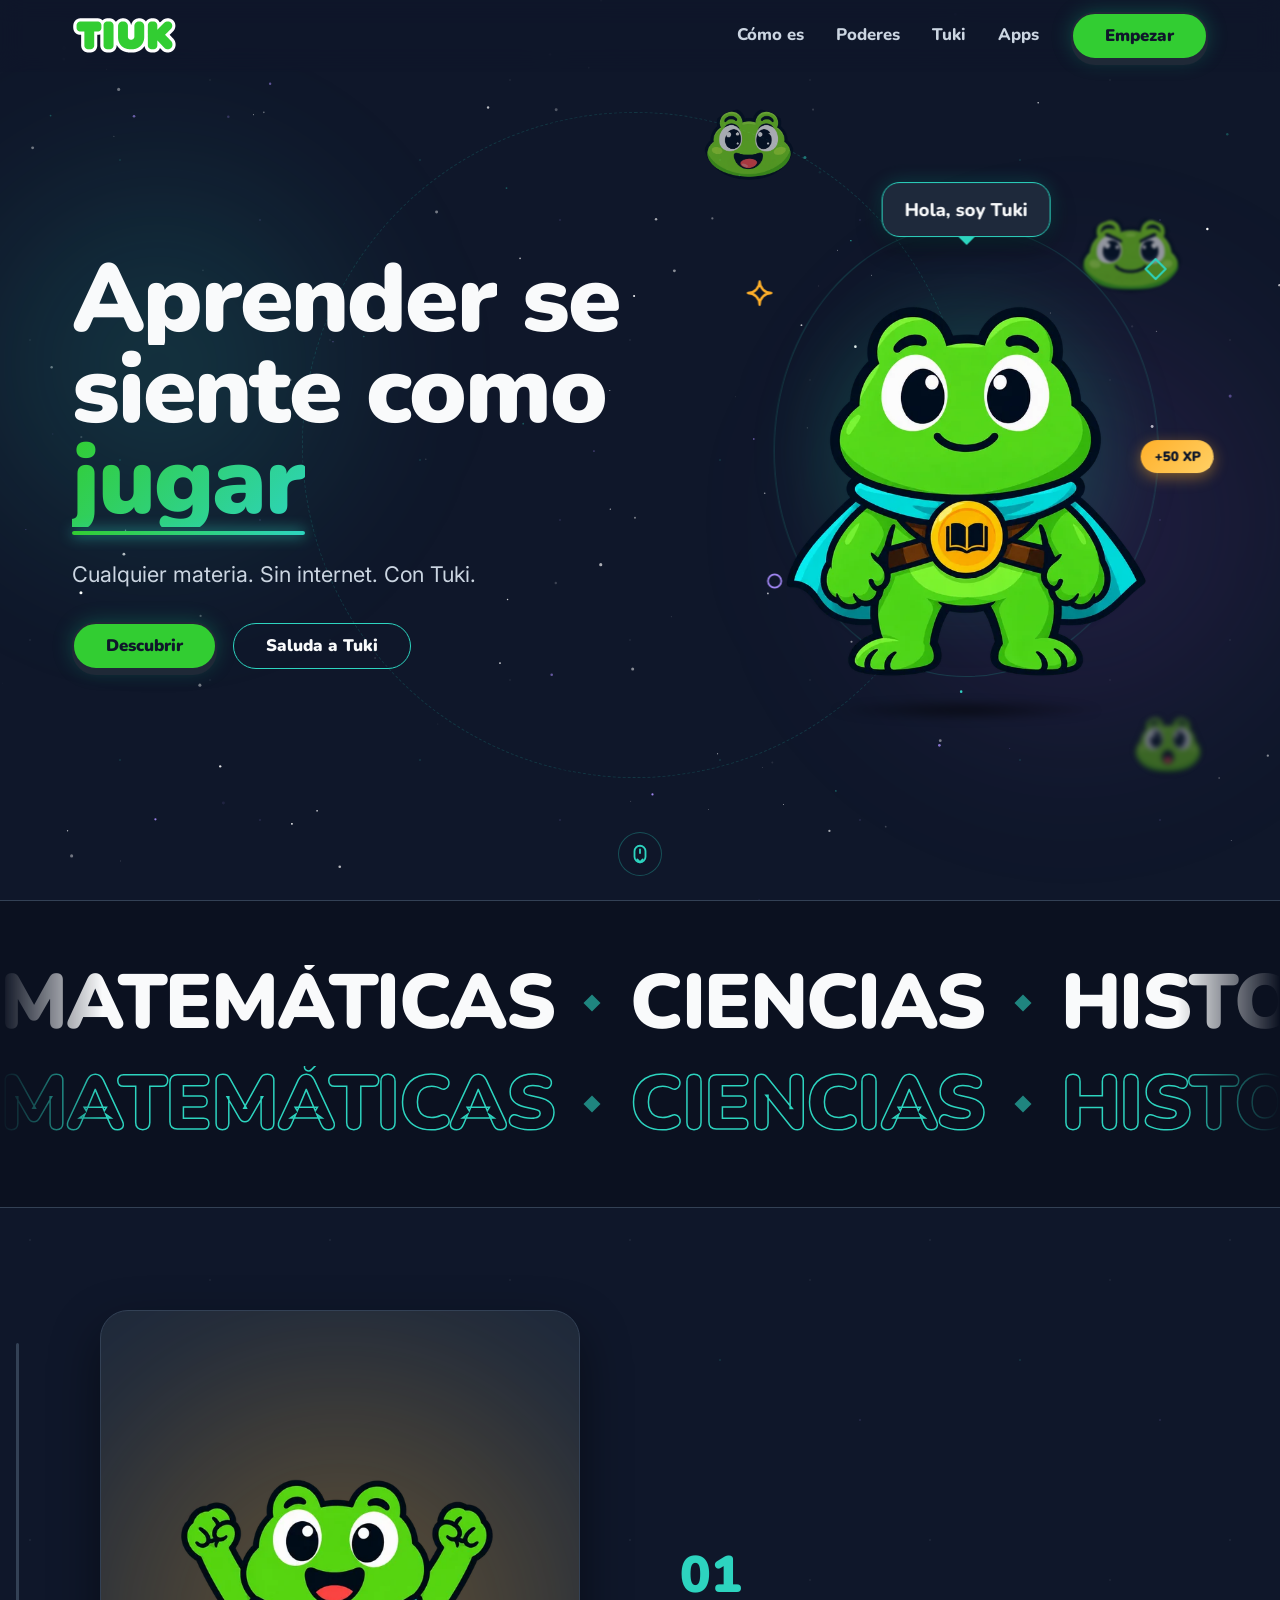
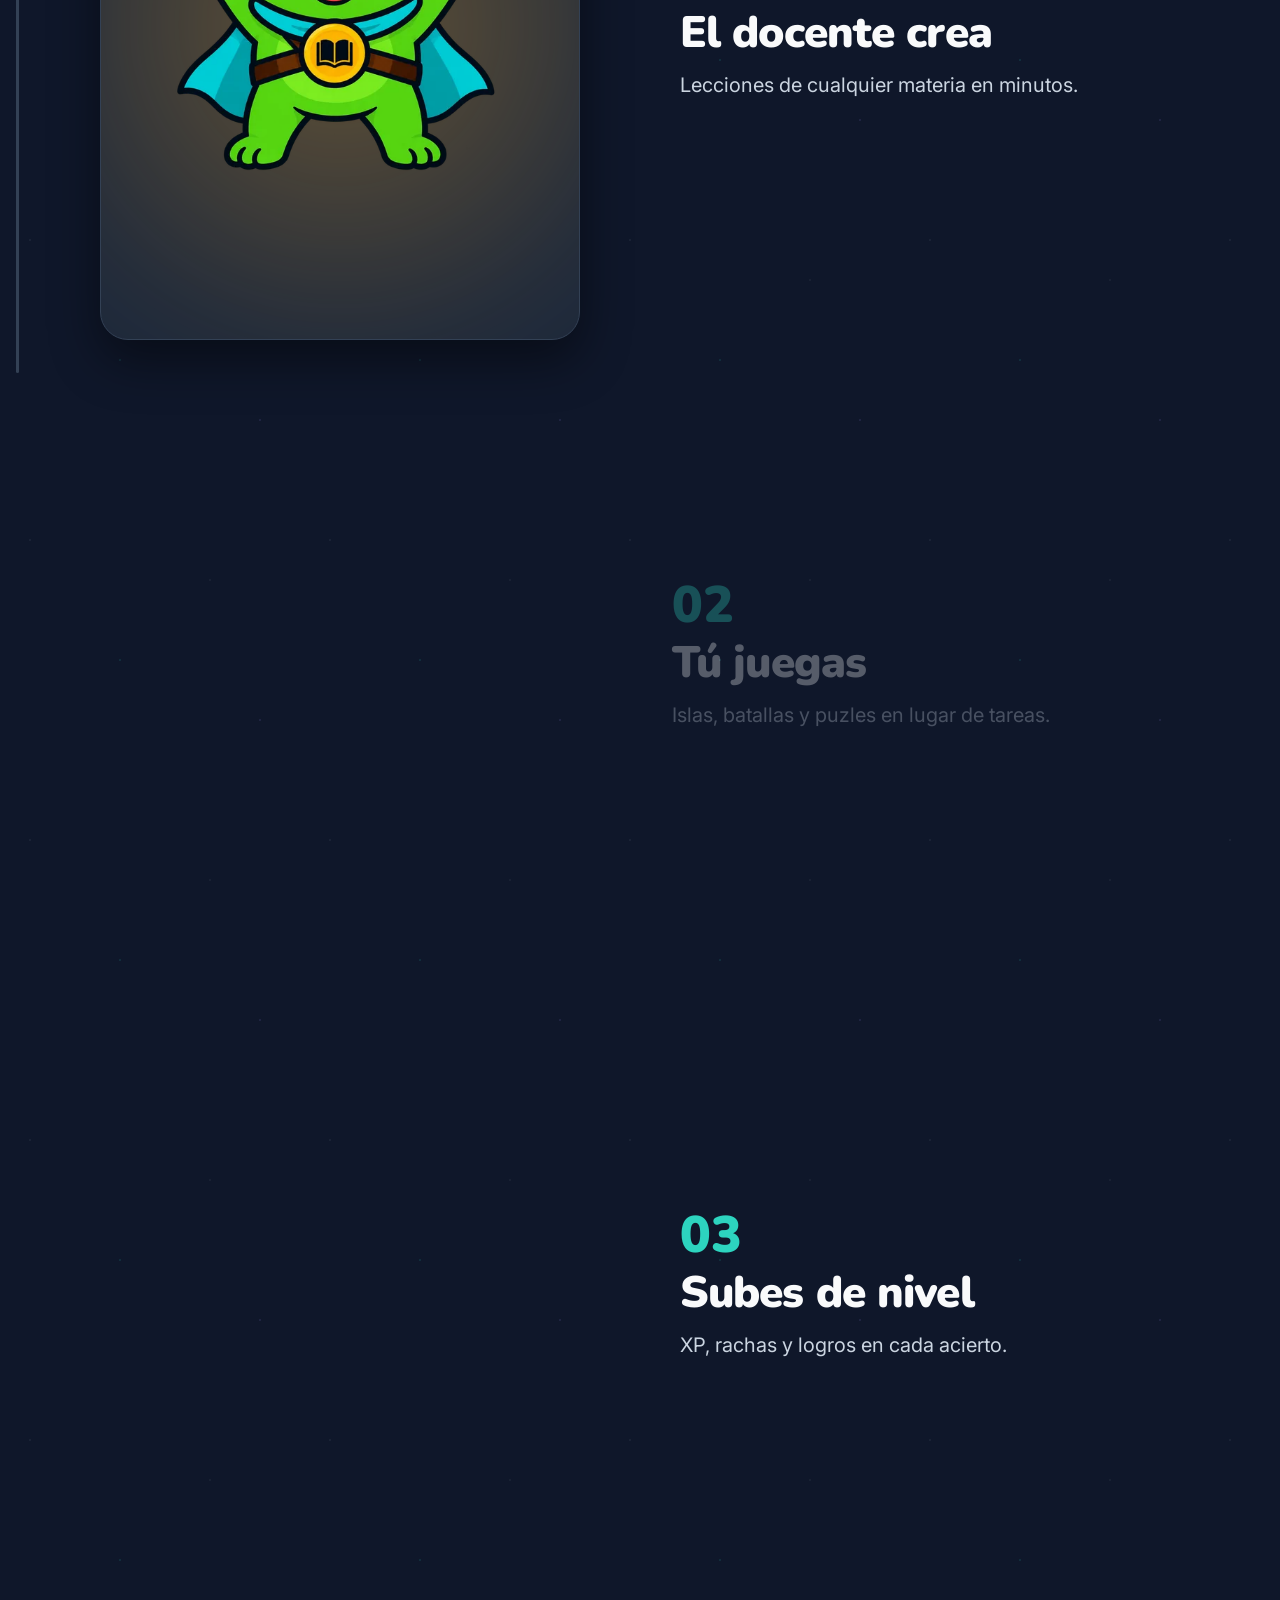
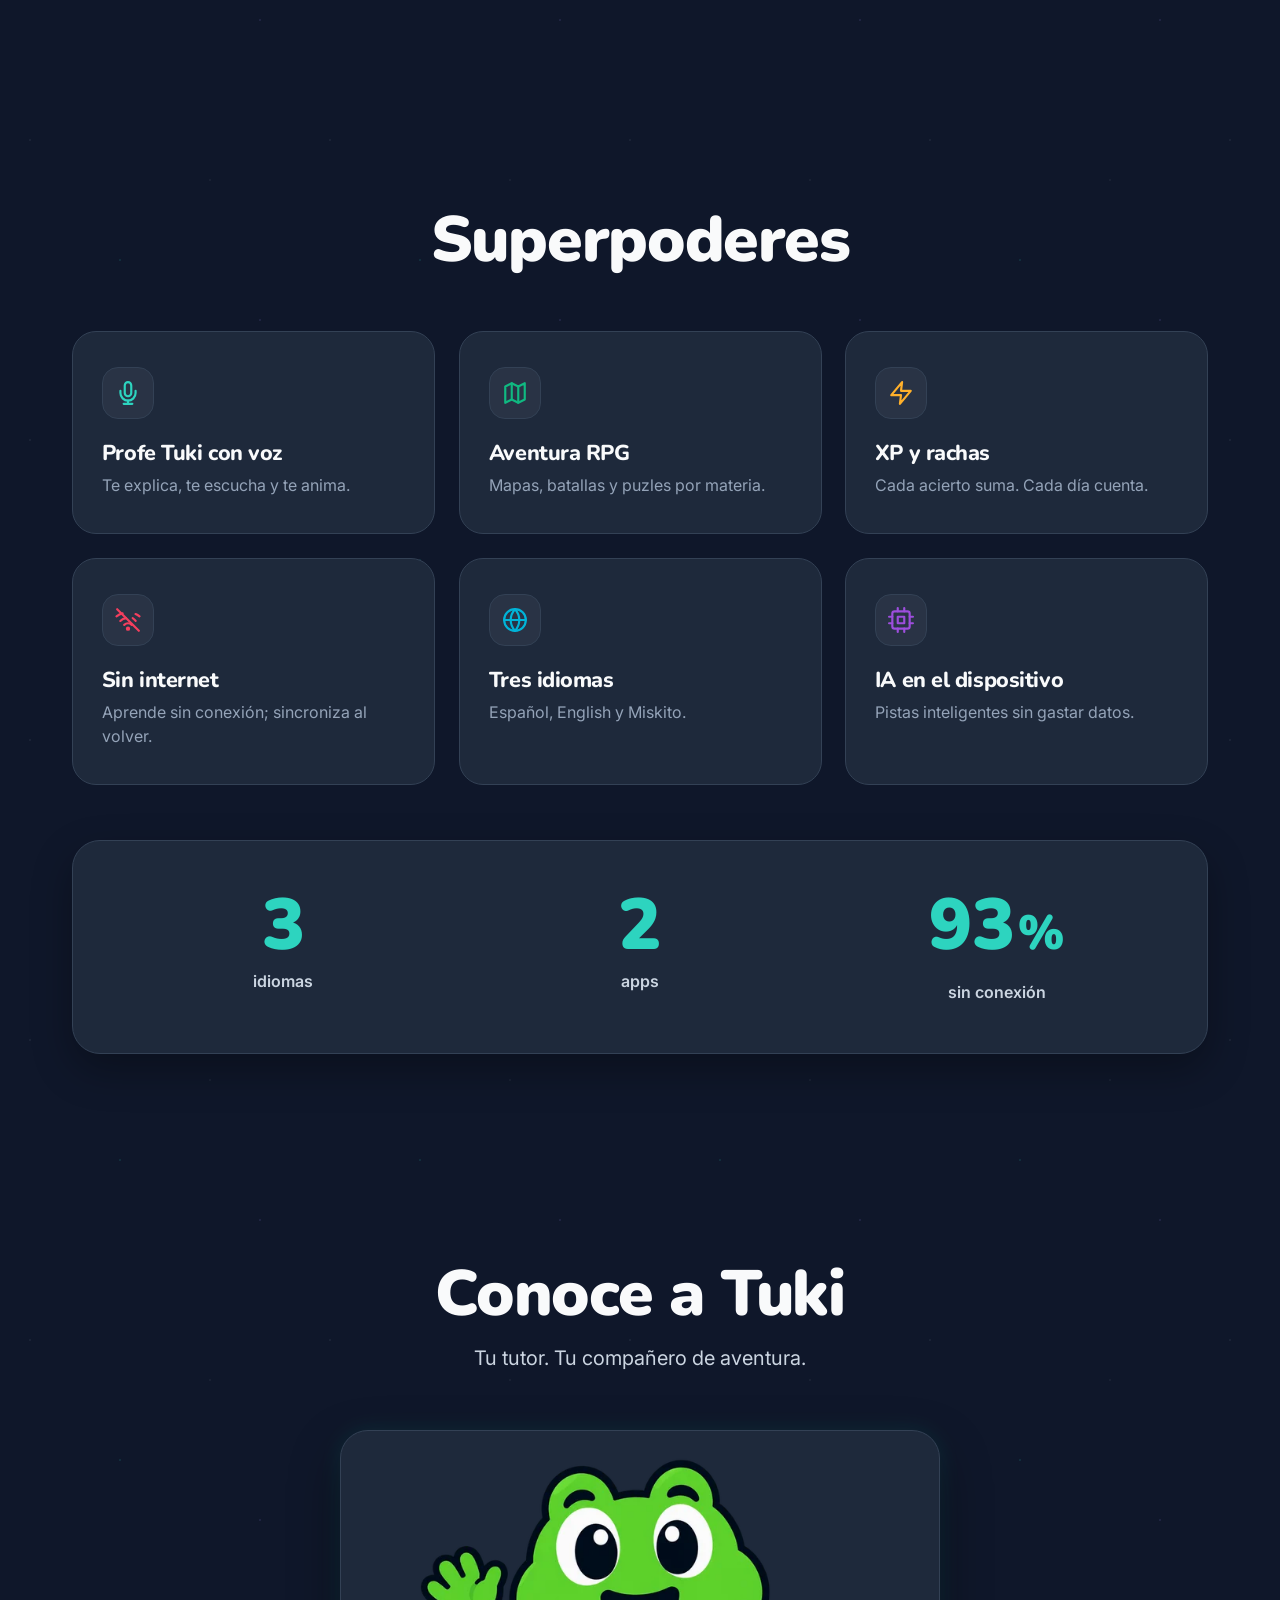
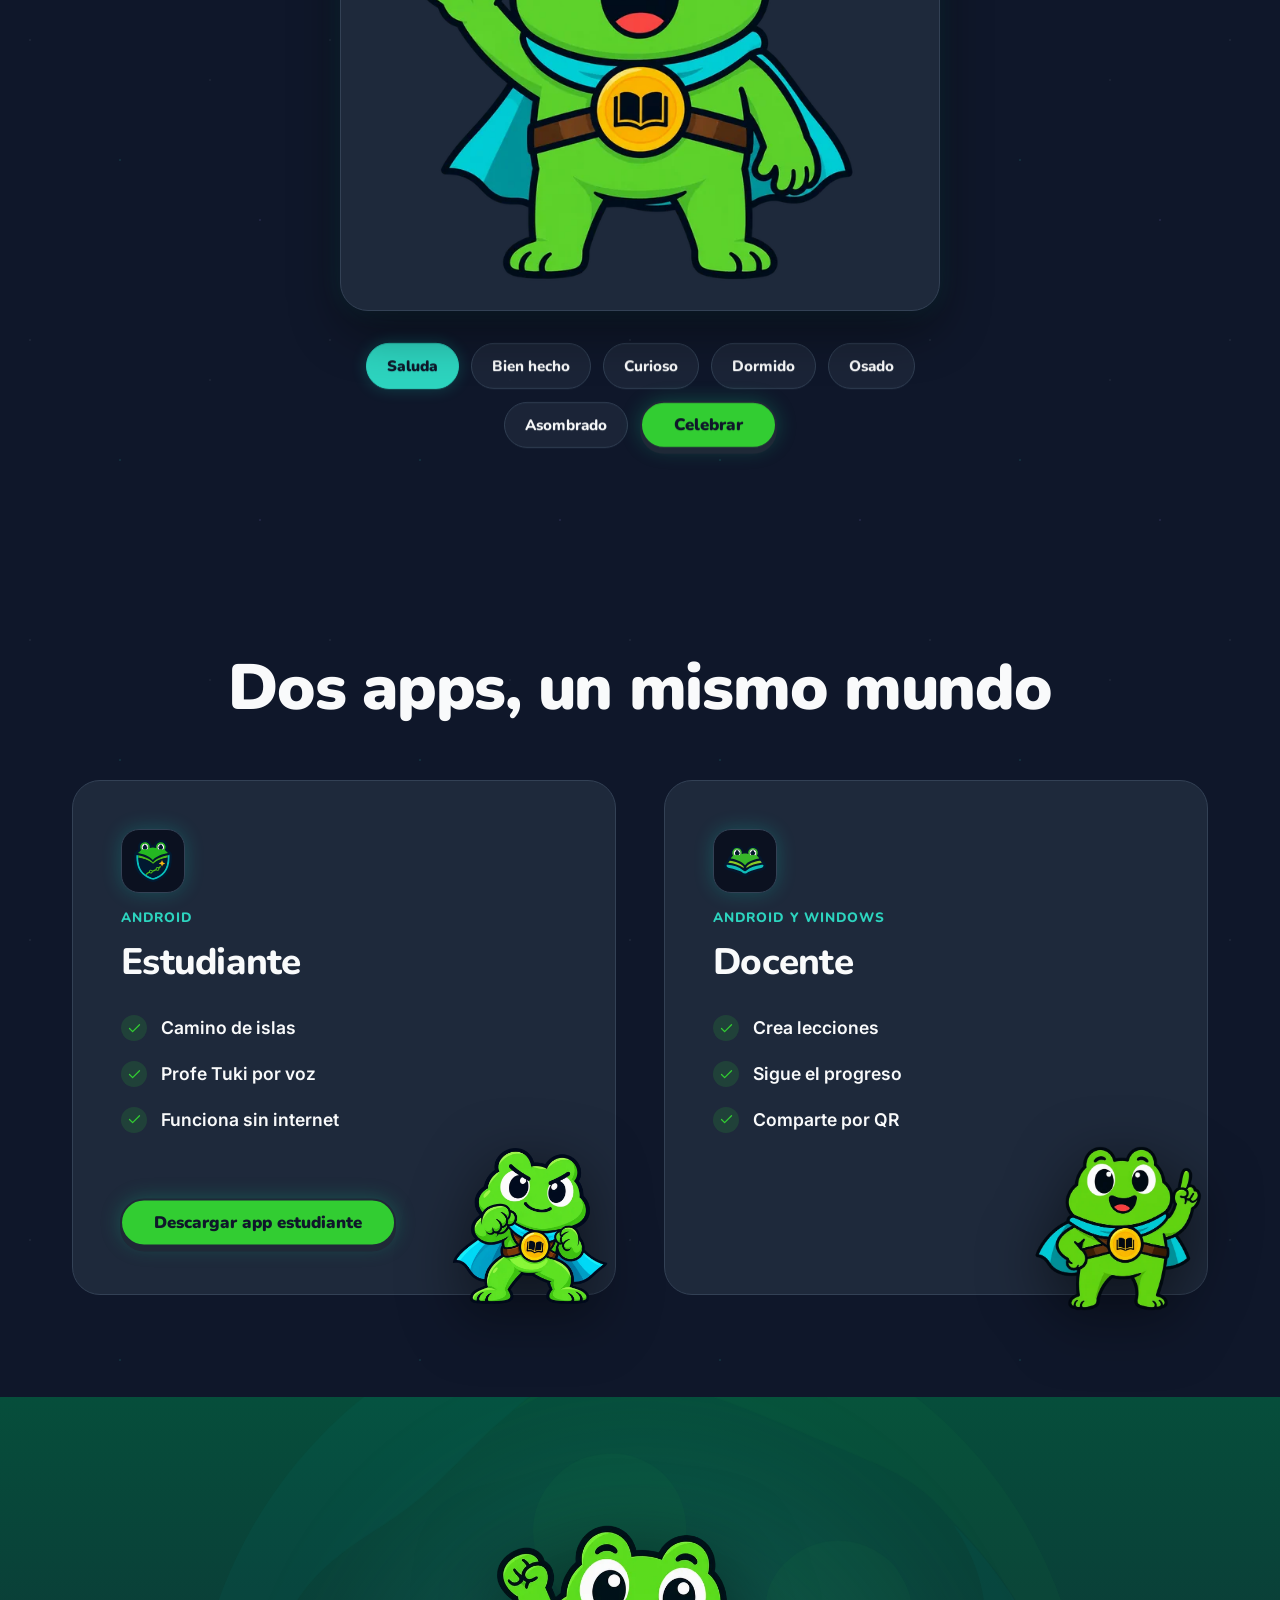
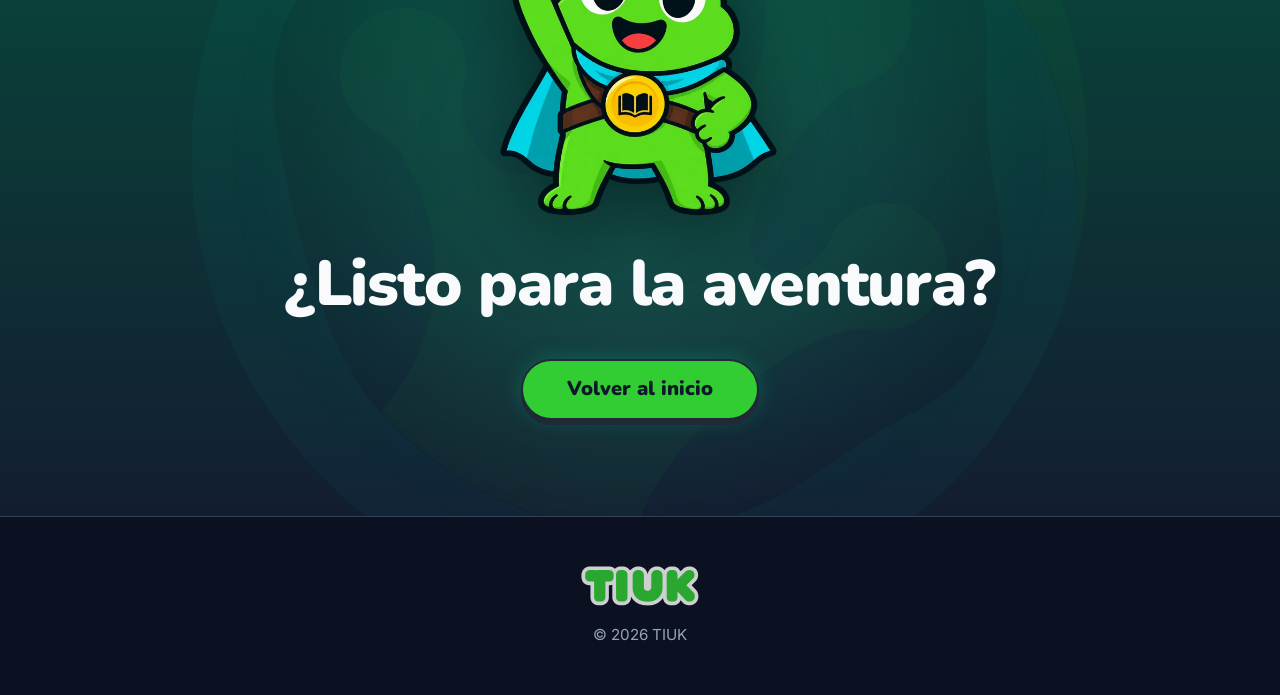
==== commit ebda8559: "feat(landing): modal de descarga del APK con verificación de correo por código" ====
--- a/index.html
+++ b/index.html
@@ -361,6 +361,7 @@
                 Funciona sin internet
               </li>
             </ul>
+            <button type="button" class="boton boton--primario magnetico" id="abrir-descarga">Descargar app estudiante</button>
             <img class="app__tuki" src="assets/img/tuki-determinado.webp" alt="" width="720" height="720" data-paralaje="-0.1" loading="lazy" decoding="async">
           </article>
 
@@ -423,5 +424,22 @@
       <p class="pie__copia">© <span id="anio-actual">2026</span> TIUK</p>
     </div>
   </footer>
+  <dialog id="modal-descarga" class="modal" aria-labelledby="modal-titulo">
+    <button type="button" class="modal__cerrar" aria-label="Cerrar">&times;</button>
+    <h2 id="modal-titulo">Descarga TIUK Estudiante</h2>
+    <p>Te enviaremos un código a tu correo para habilitar la descarga.</p>
+    <form id="form-correo">
+      <label for="campo-correo">Correo electrónico</label>
+      <input type="email" id="campo-correo" required autocomplete="email">
+      <button type="submit" class="boton boton--primario">Enviar código</button>
+    </form>
+    <form id="form-codigo" hidden>
+      <label for="campo-codigo">Código de 6 dígitos</label>
+      <input id="campo-codigo" inputmode="numeric" pattern="[0-9]{6}" maxlength="6" required autocomplete="one-time-code">
+      <button type="submit" class="boton boton--primario">Verificar y descargar</button>
+      <button type="button" id="reenviar-codigo" class="boton boton--fantasma">Reenviar código</button>
+    </form>
+    <p id="modal-estado" class="modal__estado" role="status" aria-live="polite"></p>
+  </dialog>
 </body>
 </html>
--- a/css/estilos.css
+++ b/css/estilos.css
@@ -490,6 +490,12 @@
   .navegacion__enlace:hover {
     color: var(--turquesa);
   }
+
+  .cabecera {
+    backdrop-filter: none;
+    -webkit-backdrop-filter: none;
+    background-color: var(--azul-noche);
+  }
 }
 
 @media (min-width: 900px) {
@@ -1351,15 +1357,16 @@
 }
 
 .cifra {
-  display: grid;
-  grid-template-columns: auto auto;
+  display: flex;
+  flex-wrap: wrap;
   justify-content: center;
   align-items: baseline;
+  align-content: flex-start;
   column-gap: 0.1em;
 }
 
 .cifra__etiqueta {
-  grid-column: 1 / -1;
+  flex-basis: 100%;
 }
 
 .cifra__numero {
@@ -1369,6 +1376,7 @@
   line-height: 1;
   color: var(--turquesa);
   display: inline-block;
+  white-space: nowrap;
 }
 
 .cifra__sufijo {
@@ -1377,6 +1385,7 @@
   font-size: clamp(2rem, 4vw, 3rem);
   color: var(--turquesa);
   margin-left: 2px;
+  white-space: nowrap;
 }
 
 .cifra__etiqueta {
@@ -1386,6 +1395,22 @@
   color: var(--pizarra-clara);
   margin-top: 0.5rem;
   text-transform: lowercase;
+}
+
+@media (max-width: 599px) {
+  .cifras {
+    padding: 1.5rem 1rem;
+    gap: 0.5rem;
+    align-items: start;
+  }
+
+  .cifra__numero {
+    font-size: clamp(1.75rem, 8vw, 3rem);
+  }
+
+  .cifra__sufijo {
+    font-size: clamp(1rem, 4.5vw, 1.75rem);
+  }
 }
 
 /* --------------------------------------------------------------------------
@@ -1639,6 +1664,12 @@
   }
 }
 
+.app #abrir-descarga {
+  align-self: flex-start;
+  position: relative;
+  z-index: 3;
+}
+
 /* --------------------------------------------------------------------------
    14. LLAMADO A LA ACCIÓN FINAL (#empezar)
    -------------------------------------------------------------------------- */
@@ -1742,7 +1773,140 @@
 }
 
 /* --------------------------------------------------------------------------
-   17. ESTADO DE FOCO VISIBLE ACCESIBLE
+   17. MODAL DE DESCARGA (#modal-descarga)
+   -------------------------------------------------------------------------- */
+.modal {
+  width: min(92vw, 26rem);
+  background-color: var(--pizarra-superficie);
+  border: 1px solid var(--pizarra-borde);
+  border-radius: 24px;
+  padding: 1.75rem;
+  color: var(--blanco-nube);
+  position: fixed;
+  inset: 0;
+  margin: auto;
+  box-shadow: 0 20px 45px rgba(0, 0, 0, 0.6);
+  max-height: calc(100vh - 2rem);
+  overflow-y: auto;
+}
+
+.modal:not([open]) {
+  display: none;
+}
+
+.modal::backdrop {
+  background-color: rgba(11, 17, 32, 0.85);
+}
+
+.modal__cerrar {
+  position: absolute;
+  top: 1rem;
+  right: 1rem;
+  background: transparent;
+  border: none;
+  color: var(--pizarra-texto-secundario);
+  font-size: 1.5rem;
+  line-height: 1;
+  width: 2.25rem;
+  height: 2.25rem;
+  display: inline-flex;
+  align-items: center;
+  justify-content: center;
+  border-radius: 50%;
+  cursor: pointer;
+  padding: 0;
+  transition: color 0.15s ease, background-color 0.15s ease;
+}
+
+.modal__cerrar:hover,
+.modal__cerrar:focus-visible {
+  color: var(--blanco-nube);
+  background-color: rgba(255, 255, 255, 0.1);
+}
+
+.modal h2 {
+  font-family: var(--fuente-titulos);
+  font-size: 1.45rem;
+  font-weight: 900;
+  color: var(--blanco-nube);
+  margin-bottom: 0.5rem;
+  padding-right: 2rem;
+}
+
+.modal p {
+  color: var(--pizarra-clara);
+  font-size: 0.95rem;
+  line-height: 1.5;
+  margin-bottom: 1.25rem;
+}
+
+.modal form {
+  display: flex;
+  flex-direction: column;
+  gap: 1rem;
+}
+
+.modal form[hidden],
+.modal [hidden],
+[hidden] {
+  display: none !important;
+}
+
+.modal label {
+  display: block;
+  color: var(--pizarra-clara);
+  font-size: 0.9rem;
+  font-weight: 600;
+  margin-bottom: -0.5rem;
+}
+
+.modal input {
+  display: block;
+  width: 100%;
+  background-color: var(--azul-noche);
+  border: 1px solid var(--pizarra-borde);
+  color: #fff;
+  border-radius: 14px;
+  padding: 0.75rem 1rem;
+  font-size: 1rem;
+  font-family: inherit;
+  outline: none;
+  transition: border-color 0.2s ease, box-shadow 0.2s ease;
+}
+
+.modal input:focus {
+  border-color: var(--turquesa);
+  box-shadow: 0 0 0 3px rgba(45, 212, 191, 0.2);
+}
+
+.modal .boton {
+  width: 100%;
+}
+
+.modal .boton:disabled {
+  opacity: 0.55;
+  cursor: not-allowed;
+  transform: none !important;
+  box-shadow: none !important;
+}
+
+.modal__estado {
+  color: var(--pizarra-clara);
+  font-size: 0.9rem;
+  margin-top: 1rem;
+  margin-bottom: 0 !important;
+  text-align: center;
+  min-height: 1.35em;
+  line-height: 1.4;
+  word-break: break-word;
+}
+
+.modal__estado--error {
+  color: var(--coral) !important;
+}
+
+/* --------------------------------------------------------------------------
+   18. ESTADO DE FOCO VISIBLE ACCESIBLE
    -------------------------------------------------------------------------- */
 :focus-visible {
   outline: 3px solid var(--turquesa);
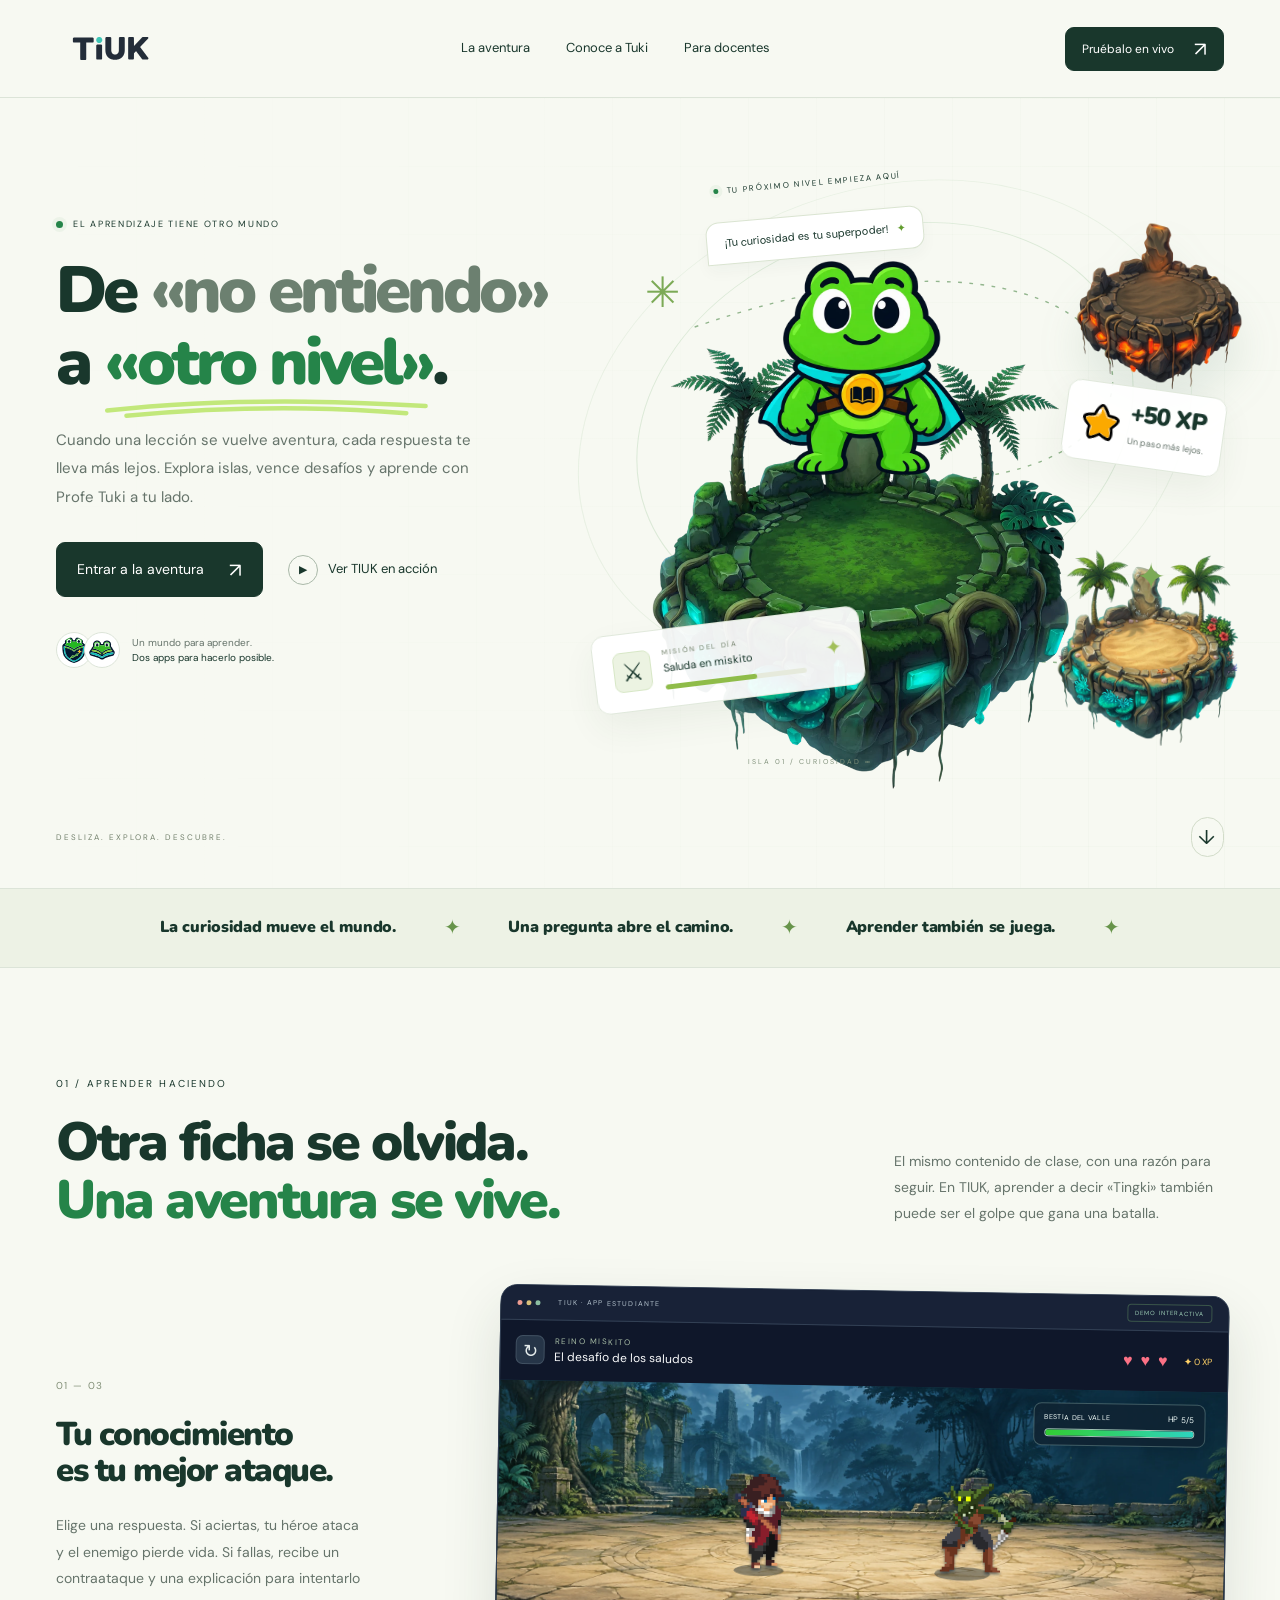
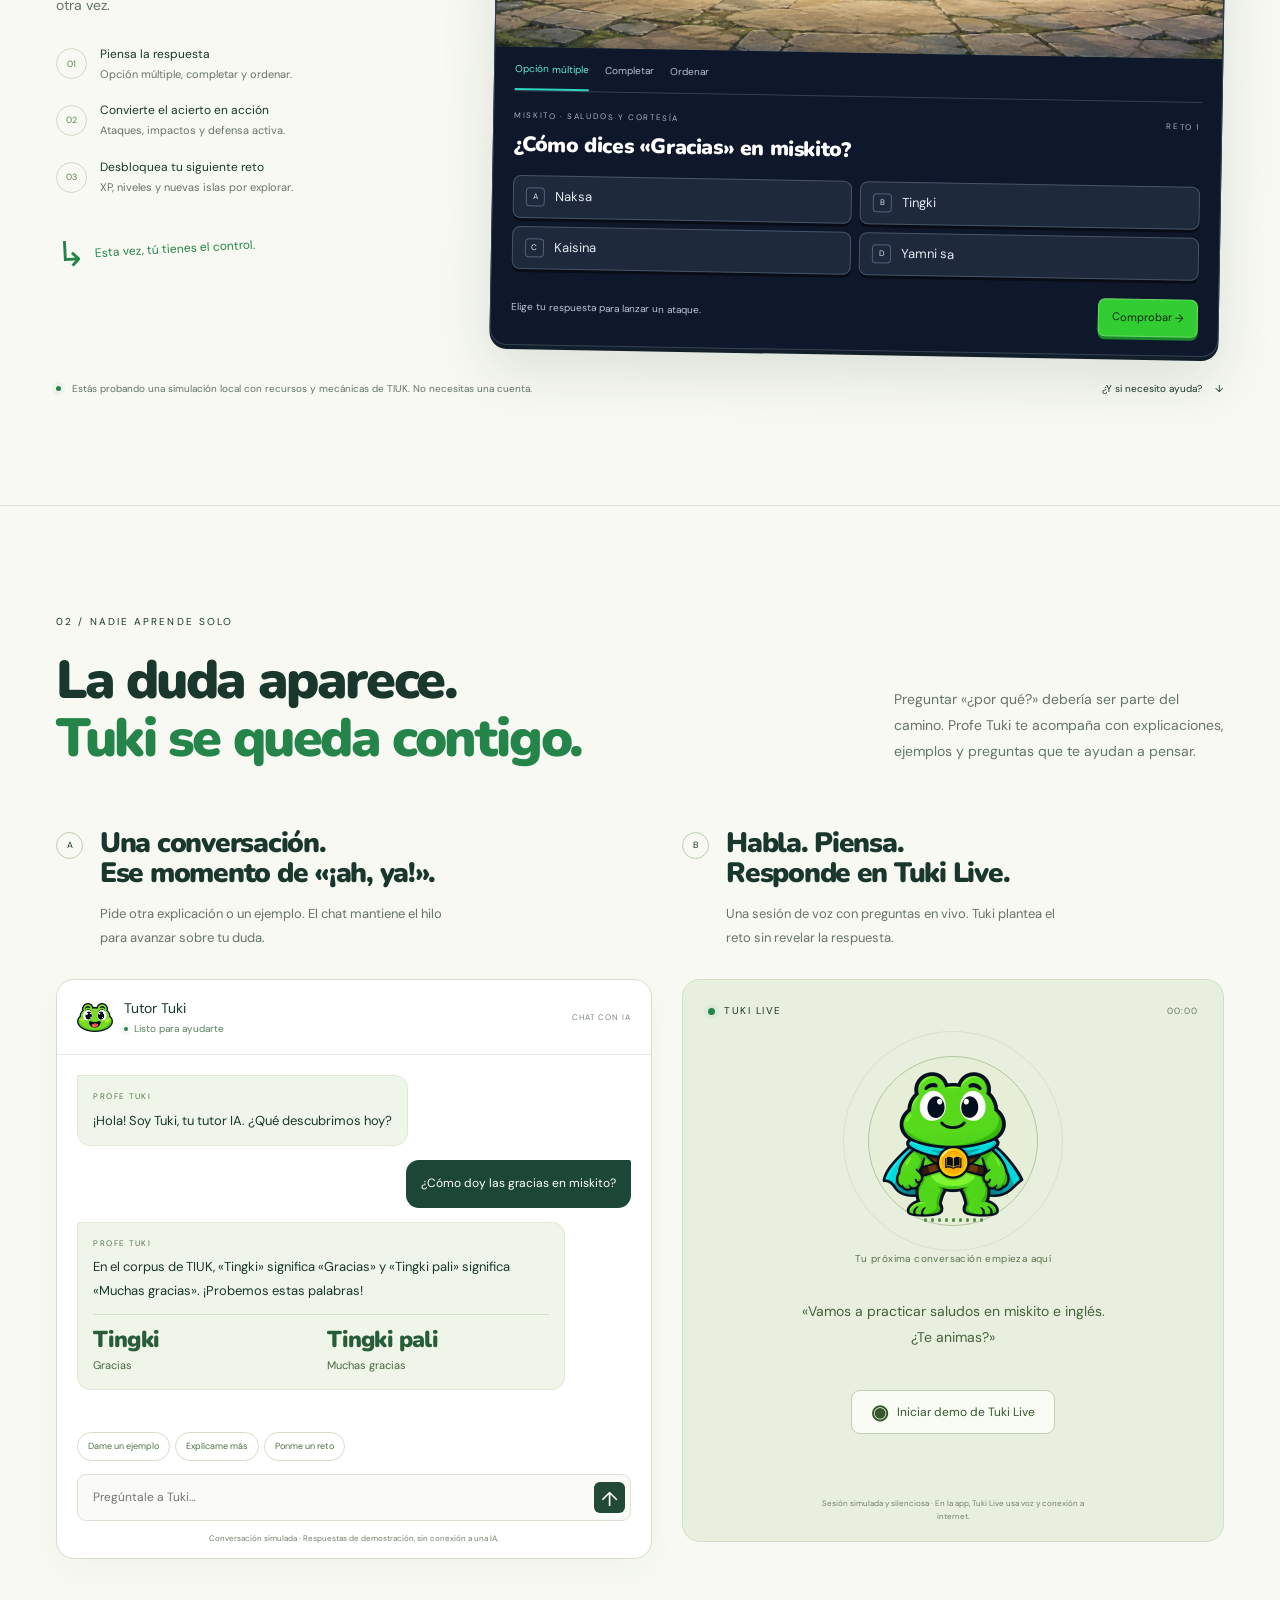
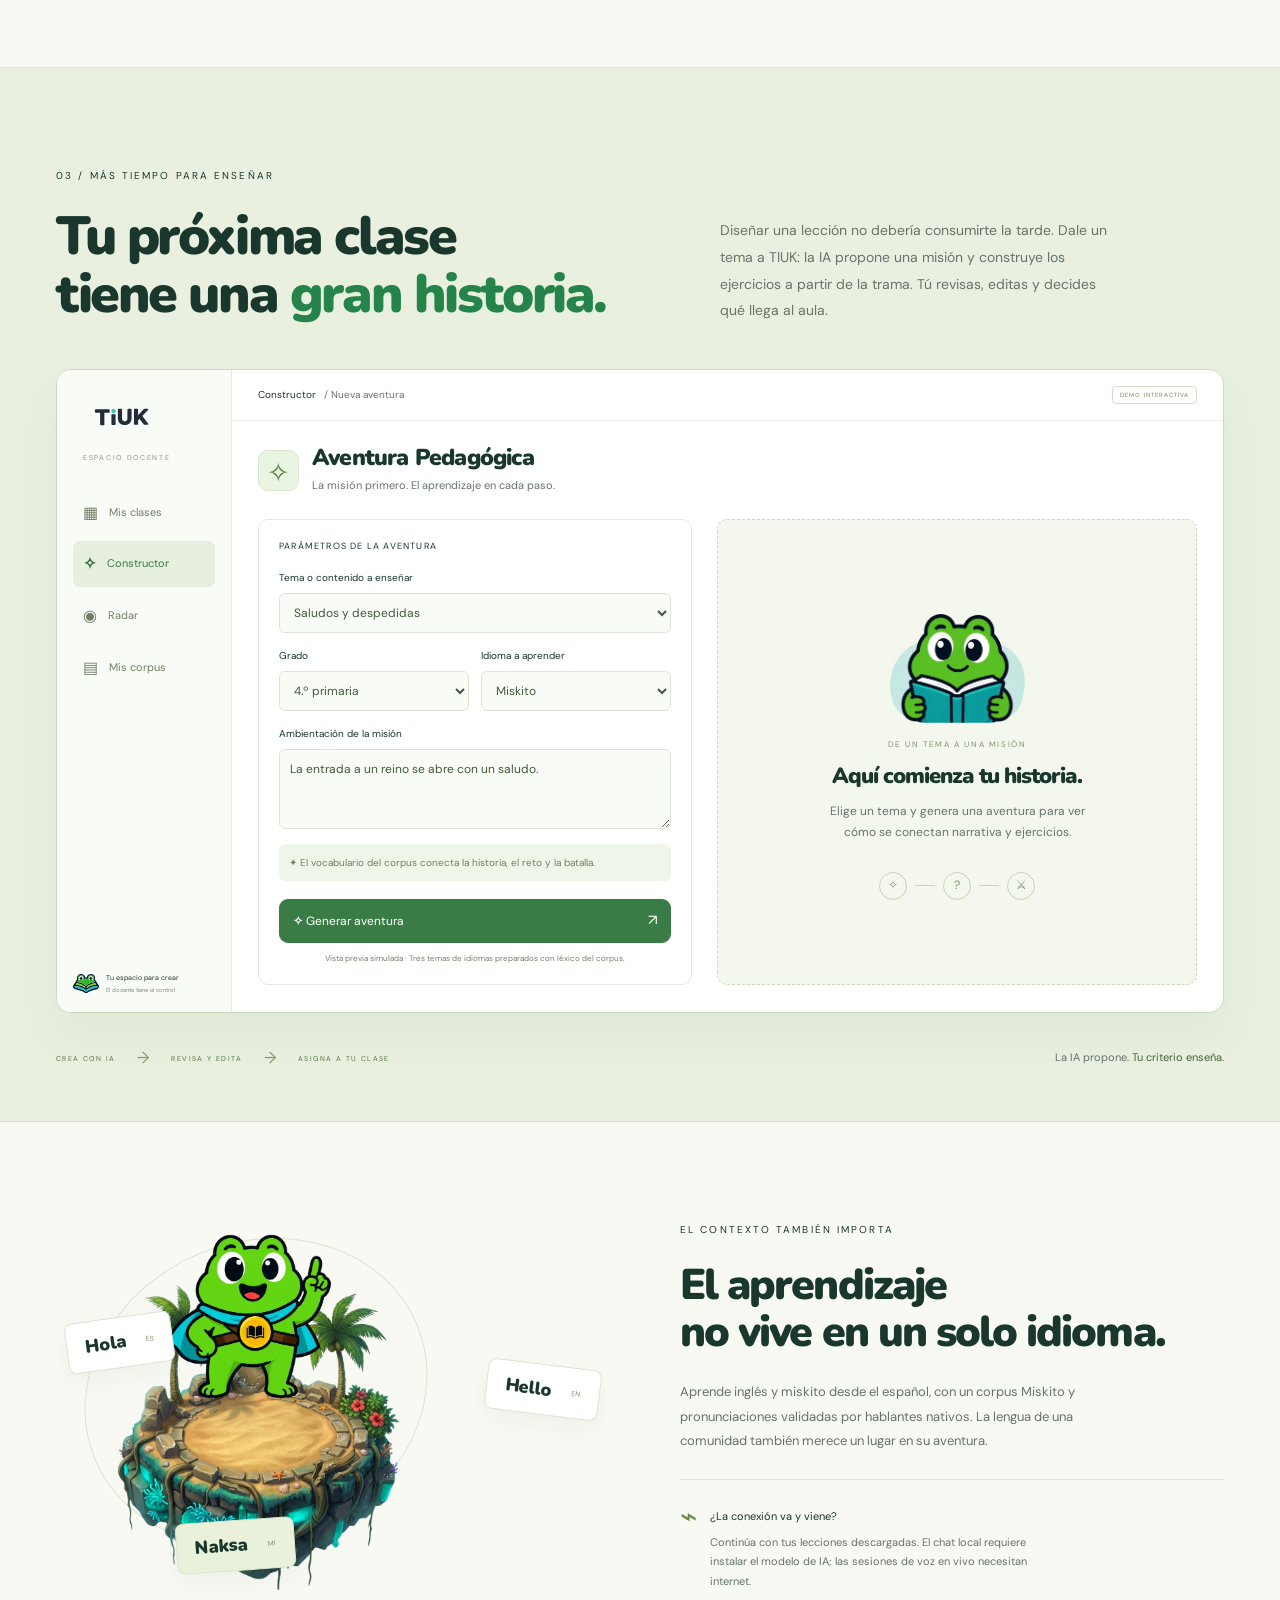
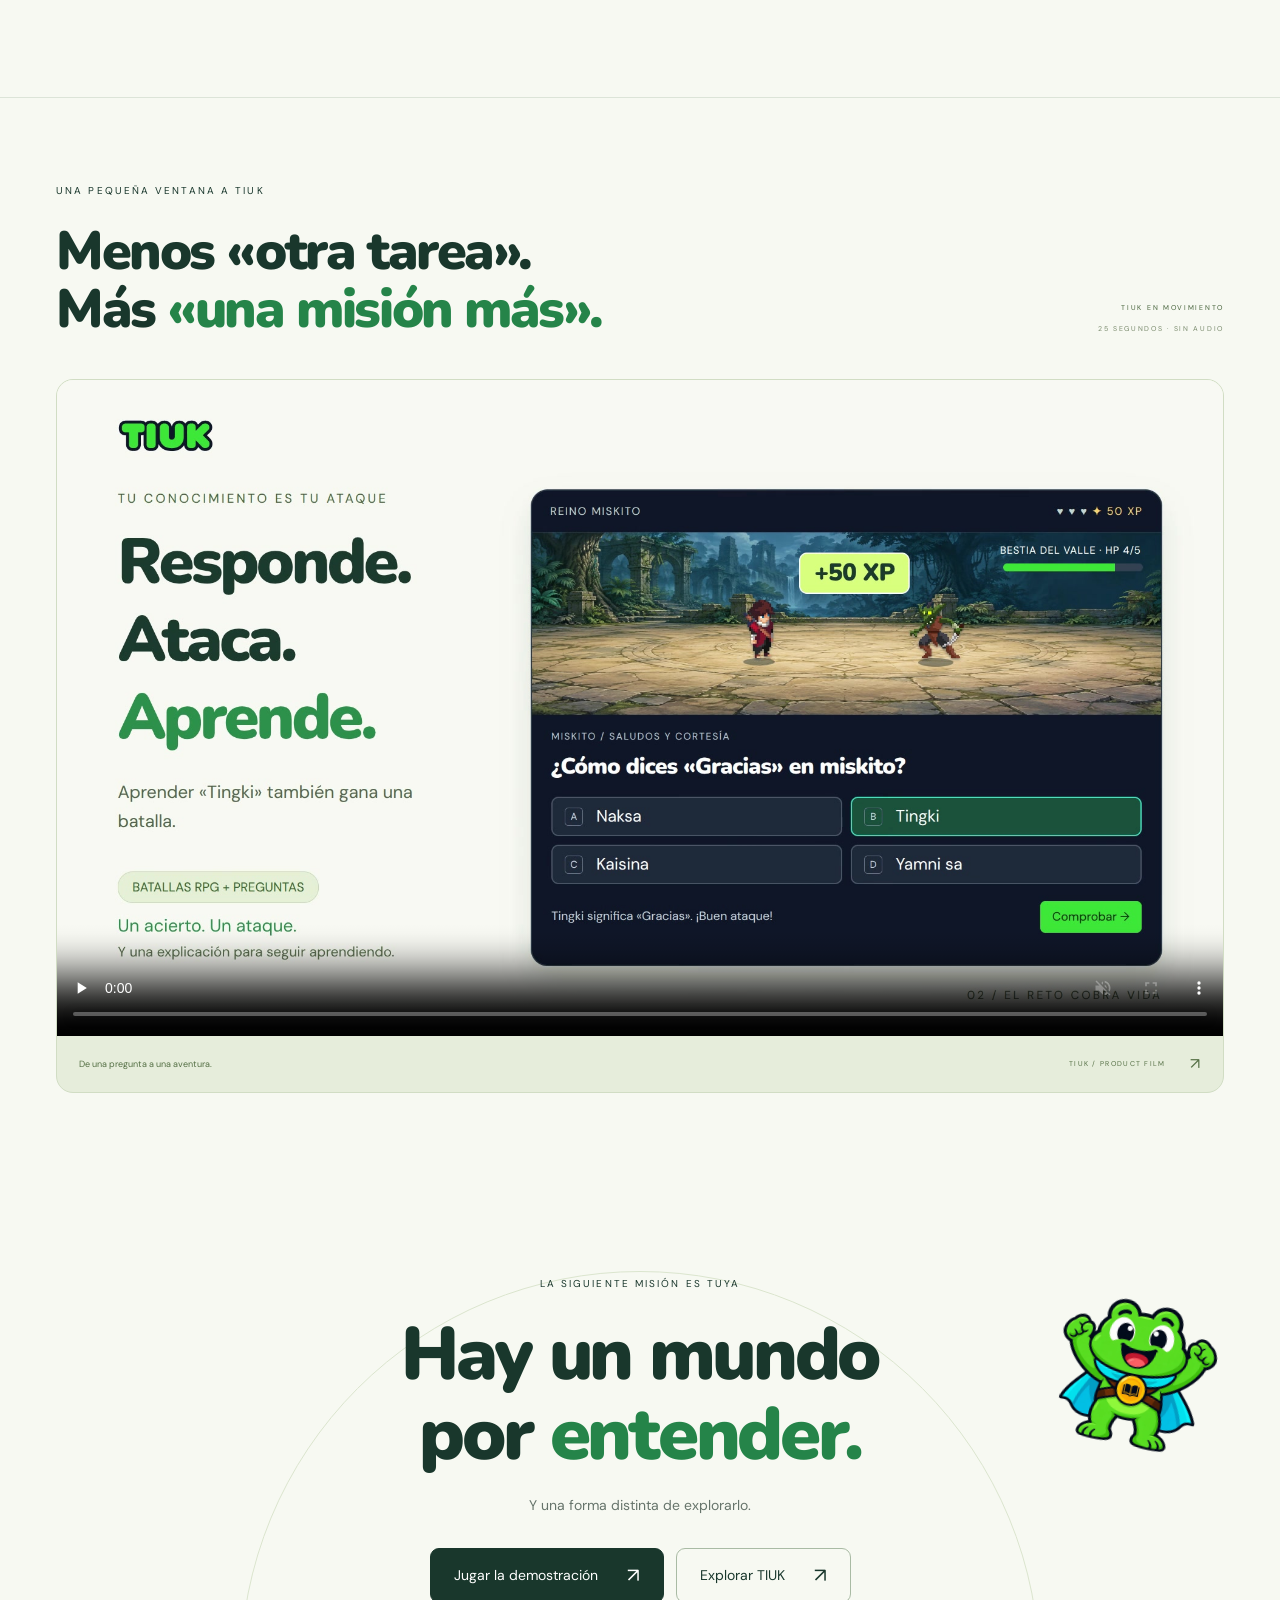
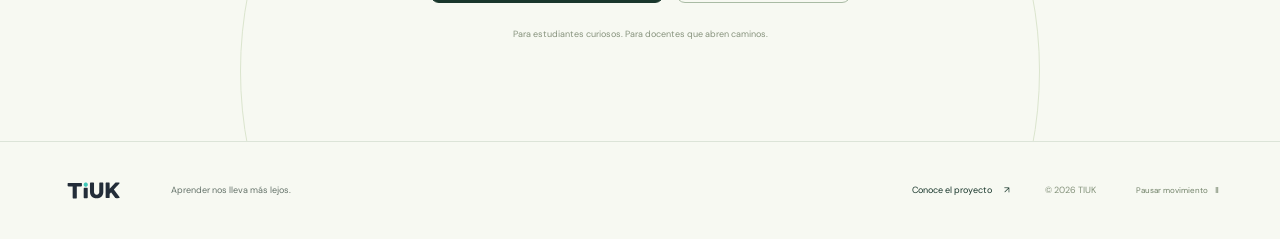
==== commit 03c9eb35: "feat(landing): rediseñar experiencia de idiomas y preparar GitHub Pages" ====
--- a/index.html
+++ b/index.html
@@ -1,445 +1,752 @@
 <!doctype html>
 <html lang="es">
-<head>
-  <meta charset="UTF-8">
-  <meta name="viewport" content="width=device-width, initial-scale=1.0">
-  <title>TIUK — Aprender se siente como jugar</title>
-  <meta name="description" content="Plataforma de aprendizaje gamificado tipo RPG sin conexión con Profe Tuki.">
-  <meta name="theme-color" content="#0F172A">
+  <head>
+    <meta charset="utf-8" />
+    <meta name="viewport" content="width=device-width,initial-scale=1" />
+    <title>TIUK — De «no entiendo» a «otro nivel».</title>
+    <meta
+      name="description"
+      content="Convierte una clase en una aventura. Batallas RPG con preguntas, Profe Tuki con IA y un constructor de lecciones para docentes. Explora TIUK con demos interactivas."
+    />
+    <meta name="theme-color" content="#f7f9f2" />
+    <meta
+      property="og:title"
+      content="TIUK — De «no entiendo» a «otro nivel»."
+    />
+    <meta
+      property="og:description"
+      content="Responde. Ataca. Aprende. Descubre una aventura educativa con Profe Tuki."
+    />
+    <meta
+      property="og:image"
+      content="assets/video/tiuk-promo.jpg?v=idiomas-2"
+    />
+    <link rel="icon" href="assets/marca/simbolo.svg" type="image/svg+xml" />
+    <link
+      rel="preload"
+      href="assets/fonts/nunito-black.ttf"
+      as="font"
+      type="font/ttf"
+      crossorigin
+    />
+    <link rel="stylesheet" href="css/estilos.css" />
+    <script defer src="js/battle.js"></script>
+    <script defer src="js/idiomas.js"></script>
+    <script defer src="js/principal.js"></script>
+  </head>
+  <body>
+    <a class="skip" href="#contenido">Saltar al contenido</a>
+    <div class="scroll-progress" aria-hidden="true"></div>
+    <header class="header">
+      <a class="brand" href="#inicio" aria-label="TIUK, inicio"
+        ><img
+          src="assets/marca/wordmark.svg"
+          width="124"
+          height="43"
+          alt="TIUK"
+      /></a>
+      <nav class="nav" id="navigation" aria-label="Navegación principal">
+        <a href="#aventura">La aventura</a><a href="#tuki">Conoce a Tuki</a
+        ><a href="#docentes">Para docentes</a>
+      </nav>
+      <a href="#aventura" class="button button-small header-cta"
+        >Pruébalo en vivo <span aria-hidden="true">↗</span></a
+      >
+      <button
+        class="menu-toggle"
+        aria-label="Abrir menú"
+        aria-controls="navigation"
+        aria-expanded="false"
+      >
+        <span></span><span></span>
+      </button>
+    </header>
 
-  <!-- Open Graph -->
-  <meta property="og:title" content="TIUK — Aprender se siente como jugar">
-  <meta property="og:description" content="Plataforma de aprendizaje gamificado tipo RPG sin conexión con Profe Tuki.">
-  <meta property="og:image" content="assets/img/saludando.webp">
+    <main id="contenido">
+      <section class="hero" id="inicio">
+        <div class="hero-grid" aria-hidden="true"></div>
+        <div class="hero-copy">
+          <div class="eyebrow">
+            <span class="status-dot"></span> EL APRENDIZAJE TIENE OTRO MUNDO
+          </div>
+          <h1>
+            De <span class="handwritten">«no entiendo»</span><br />a
+            <span class="hero-highlight"
+              >«otro nivel»<svg viewBox="0 0 510 30" aria-hidden="true">
+                <path d="M5 19Q225-5 500 12M35 27Q260 6 470 23" /></svg></span
+            >.
+          </h1>
+          <p>
+            Cuando una lección se vuelve aventura, cada respuesta te lleva más
+            lejos. Explora islas, vence desafíos y aprende con Profe Tuki a tu
+            lado.
+          </p>
+          <div class="hero-actions">
+            <a class="button" href="#aventura"
+              >Entrar a la aventura <span aria-hidden="true">↗</span></a
+            ><a href="#pelicula" class="text-link"
+              ><span class="play-small" aria-hidden="true">▶</span> Ver TIUK en
+              acción</a
+            >
+          </div>
+          <div class="hero-note">
+            <span class="tiny-icons"
+              ><img
+                src="assets/marca/icono-estudiante.svg"
+                alt=""
+                width="30"
+                height="30" /><img
+                src="assets/marca/icono-docente.svg"
+                alt=""
+                width="30"
+                height="30" /></span
+            ><span
+              >Un mundo para aprender.<br /><strong
+                >Dos apps para hacerlo posible.</strong
+              ></span
+            >
+          </div>
+        </div>
+        <div
+          class="hero-world"
+          id="hero-world"
+          aria-label="Tuki te da la bienvenida a las islas de conocimiento"
+        >
+          <div class="world-ring ring-one" aria-hidden="true"></div>
+          <div class="world-ring ring-two" aria-hidden="true"></div>
+          <svg class="world-trail" viewBox="0 0 700 650" aria-hidden="true">
+            <path d="M80 180C540 20 650 300 390 340S35 550 580 540" />
+          </svg>
+          <div class="world-label">
+            <span class="status-dot"></span> TU PRÓXIMO NIVEL EMPIEZA AQUÍ
+          </div>
+          <div class="island island-back" data-depth="0.07">
+            <img
+              src="assets/game/isla_volcanica.webp"
+              alt=""
+              width="260"
+              height="260"
+            />
+          </div>
+          <div class="island island-main" data-depth="-0.045">
+            <img
+              src="assets/game/isla_jungla.webp"
+              alt="Isla de la jungla de TIUK"
+              width="520"
+              height="520"
+              fetchpriority="high"
+            />
+          </div>
+          <div class="island island-side" data-depth="0.12">
+            <img
+              src="assets/game/isla_playa.webp"
+              alt=""
+              width="230"
+              height="230"
+            />
+          </div>
+          <button class="hero-tuki" id="saludar" aria-label="Saludar a Tuki">
+            <img
+              id="tuki-animado"
+              src="assets/img/tuki-idle.webp"
+              alt="Profe Tuki, tu compañero de aventura"
+              width="330"
+              height="330"
+              fetchpriority="high"
+            />
+          </button>
+          <div class="tuki-speech" id="hero-speech" aria-live="polite">
+            ¡Tu curiosidad es tu superpoder! <span>✦</span>
+          </div>
+          <div class="float-card quest-card" data-depth="-0.06">
+            <span class="card-icon">⚔</span>
+            <div>
+              <small>MISIÓN DEL DÍA</small><strong>Saluda en miskito</strong>
+              <div class="mini-progress"><i></i></div>
+            </div>
+            <span class="quest-star">✦</span>
+          </div>
+          <div class="float-card xp-card" data-depth="0.09">
+            <img
+              src="assets/game/icono_estrella_dorada.svg"
+              width="37"
+              height="37"
+              alt=""
+            />
+            <div><strong>+50 XP</strong><small>Un paso más lejos.</small></div>
+          </div>
+          <span class="world-spark spark-one" aria-hidden="true">✳</span
+          ><span class="world-spark spark-two" aria-hidden="true">✦</span>
+          <span class="world-coordinate" aria-hidden="true"
+            >ISLA 01 / CURIOSIDAD ∞</span
+          >
+        </div>
+        <a class="scroll-cue" href="#aventura"
+          ><span>DESLIZA. EXPLORA. DESCUBRE.</span
+          ><span aria-hidden="true">↓</span></a
+        >
+      </section>
 
-  <!-- Favicon -->
-  <link rel="icon" type="image/svg+xml" href="assets/marca/simbolo.svg">
-
-  <!-- Google Fonts: Nunito (800, 900) e Inter (400, 600, 700) -->
-  <link rel="preconnect" href="https://fonts.googleapis.com">
-  <link rel="preconnect" href="https://fonts.gstatic.com" crossorigin>
-  <link href="https://fonts.googleapis.com/css2?family=Inter:wght@400;600;700&family=Nunito:wght@800;900&display=swap" rel="stylesheet">
-
-  <!-- Estilos principales -->
-  <link rel="stylesheet" href="css/estilos.css">
-
-  <!-- Script diferido -->
-  <script src="js/principal.js" defer></script>
-</head>
-<body>
-  <!-- Barra de progreso superior -->
-  <div class="progreso-scroll" aria-hidden="true"><span class="progreso-scroll__barra"></span></div>
-
-  <!-- Halo de cursor para pantallas de puntero fino -->
-  <div class="cursor-brillo" aria-hidden="true"></div>
-
-  <!-- Enlace accesible de salto al contenido -->
-  <a class="salto" href="#contenido">Saltar al contenido</a>
-
-  <!-- 1. Cabecera -->
-  <header class="cabecera">
-    <div class="contenedor cabecera__contenedor">
-      <a class="cabecera__marca" href="#inicio">
-        <img src="assets/marca/wordmark-negativo.svg" alt="TIUK" width="782" height="269">
-      </a>
-      <button class="cabecera__menu" type="button" aria-expanded="false" aria-controls="navegacion" aria-label="Abrir menú">
-        <span></span>
-        <span></span>
-        <span></span>
-      </button>
-      <nav id="navegacion" class="navegacion">
-        <a class="navegacion__enlace" href="#historia">Cómo es</a>
-        <a class="navegacion__enlace" href="#poderes">Poderes</a>
-        <a class="navegacion__enlace" href="#tuki">Tuki</a>
-        <a class="navegacion__enlace" href="#apps">Apps</a>
-        <a class="boton boton--primario magnetico" href="#empezar">Empezar</a>
-      </nav>
-    </div>
-  </header>
-
-  <!-- 2. Contenido principal -->
-  <main id="contenido">
-    <!-- 2.1 Héroe -->
-    <section id="inicio" class="heroe">
-      <canvas class="heroe__estrellas" aria-hidden="true"></canvas>
-
-      <!-- Capas decorativas de paralaje -->
-      <div class="nebulosa nebulosa--turquesa" data-paralaje="0.15" data-puntero="10" aria-hidden="true"></div>
-      <div class="nebulosa nebulosa--violeta" data-paralaje="0.25" data-puntero="18" aria-hidden="true"></div>
-      <div class="orbita" data-paralaje="0.1" data-puntero="6" aria-hidden="true"></div>
-
-      <img class="flotante flotante--1" src="assets/img/cara-feliz.webp" width="560" height="450" data-paralaje="0.45" data-puntero="30" loading="lazy" alt="">
-      <img class="flotante flotante--2" src="assets/img/cara-asombro.webp" width="560" height="467" data-paralaje="0.6" data-puntero="40" loading="lazy" alt="">
-      <img class="flotante flotante--3" src="assets/img/cara-osado.webp" width="560" height="417" data-paralaje="0.35" data-puntero="24" loading="lazy" alt="">
-
-      <div class="contenedor heroe__contenedor">
-        <div class="heroe__rejilla">
-          <div class="heroe__contenido">
-            <h1 class="titulo-dividido">Aprender se siente como <span class="resaltado">jugar</span></h1>
-            <p class="heroe__lema">Cualquier materia. Sin internet. Con Tuki.</p>
-            <div class="heroe__acciones">
-              <a class="boton boton--primario magnetico" href="#historia">Descubrir</a>
-              <button id="boton-saludar" type="button" class="boton boton--fantasma magnetico">Saluda a Tuki</button>
-            </div>
-          </div>
-
-          <div class="heroe__visual" data-paralaje="-0.12" data-puntero="14">
-            <div class="tuki-escena">
-              <div class="tuki-escena__aura" aria-hidden="true"></div>
-              <div class="tuki-escena__anillo" aria-hidden="true"></div>
-              <div class="burbuja" id="burbuja-tuki" aria-live="polite">
-                <p id="texto-burbuja">Hola, soy Tuki</p>
-              </div>
-              <img id="tuki-animado" class="tuki-escena__tuki" src="assets/img/tuki-idle.webp" alt="Tuki, la mascota de TIUK" width="720" height="720" fetchpriority="high">
-              <div class="tuki-escena__sombra" aria-hidden="true"></div>
-
-              <svg class="chispa chispa--estrella" viewBox="0 0 24 24" fill="none" stroke="currentColor" stroke-width="2" stroke-linecap="round" stroke-linejoin="round" aria-hidden="true" focusable="false">
-                <path d="M12 2 C12 7.5 7.5 12 2 12 C7.5 12 12 16.5 12 22 C12 16.5 16.5 12 22 12 C16.5 12 12 7.5 12 2 Z"></path>
-              </svg>
-              <svg class="chispa chispa--rombo" viewBox="0 0 24 24" fill="none" stroke="currentColor" stroke-width="2" stroke-linecap="round" stroke-linejoin="round" aria-hidden="true" focusable="false">
-                <polygon points="12 2 22 12 12 22 2 12"></polygon>
-              </svg>
-              <svg class="chispa chispa--circulo" viewBox="0 0 24 24" fill="none" stroke="currentColor" stroke-width="2" stroke-linecap="round" stroke-linejoin="round" aria-hidden="true" focusable="false">
-                <circle cx="12" cy="12" r="8"></circle>
-              </svg>
-              <span class="chispa chispa--xp">+50 XP</span>
-            </div>
-          </div>
-        </div>
+      <div class="promise-strip" aria-label="La experiencia TIUK">
+        <span>La curiosidad mueve el mundo.</span><i>✦</i
+        ><span>Una pregunta abre el camino.</span><i>✦</i
+        ><span>Aprender también se juega.</span><i>✦</i>
       </div>
 
-      <a class="heroe__bajar" href="#historia" aria-label="Bajar">
-        <svg viewBox="0 0 24 24" fill="none" stroke="currentColor" stroke-width="2" stroke-linecap="round" stroke-linejoin="round" aria-hidden="true" focusable="false">
-          <rect x="6" y="3" width="12" height="18" rx="6"></rect>
-          <line x1="12" y1="7" x2="12" y2="11"></line>
-          <path d="M9 18l3 3 3-3"></path>
-        </svg>
-      </a>
-    </section>
-
-    <!-- 2.2 Cinta de materias -->
-    <section class="cinta" aria-label="Materias">
-      <div class="cinta__fila" data-direccion="1">
-        <div class="cinta__pista">
-          <span class="cinta__item">Matemáticas</span><span class="cinta__separador" aria-hidden="true"></span>
-          <span class="cinta__item">Ciencias</span><span class="cinta__separador" aria-hidden="true"></span>
-          <span class="cinta__item">Historia</span><span class="cinta__separador" aria-hidden="true"></span>
-          <span class="cinta__item">Lenguaje</span><span class="cinta__separador" aria-hidden="true"></span>
-          <span class="cinta__item">Idiomas</span><span class="cinta__separador" aria-hidden="true"></span>
-          <span class="cinta__item">Miskito</span><span class="cinta__separador" aria-hidden="true"></span>
-          <span class="cinta__item">Arte</span><span class="cinta__separador" aria-hidden="true"></span>
-          <span class="cinta__item">Matemáticas</span><span class="cinta__separador" aria-hidden="true"></span>
-          <span class="cinta__item">Ciencias</span><span class="cinta__separador" aria-hidden="true"></span>
-          <span class="cinta__item">Historia</span><span class="cinta__separador" aria-hidden="true"></span>
-          <span class="cinta__item">Lenguaje</span><span class="cinta__separador" aria-hidden="true"></span>
-          <span class="cinta__item">Idiomas</span><span class="cinta__separador" aria-hidden="true"></span>
-          <span class="cinta__item">Miskito</span><span class="cinta__separador" aria-hidden="true"></span>
-          <span class="cinta__item">Arte</span><span class="cinta__separador" aria-hidden="true"></span>
-        </div>
-      </div>
-      <div class="cinta__fila" data-direccion="-1">
-        <div class="cinta__pista">
-          <span class="cinta__item">Matemáticas</span><span class="cinta__separador" aria-hidden="true"></span>
-          <span class="cinta__item">Ciencias</span><span class="cinta__separador" aria-hidden="true"></span>
-          <span class="cinta__item">Historia</span><span class="cinta__separador" aria-hidden="true"></span>
-          <span class="cinta__item">Lenguaje</span><span class="cinta__separador" aria-hidden="true"></span>
-          <span class="cinta__item">Idiomas</span><span class="cinta__separador" aria-hidden="true"></span>
-          <span class="cinta__item">Miskito</span><span class="cinta__separador" aria-hidden="true"></span>
-          <span class="cinta__item">Arte</span><span class="cinta__separador" aria-hidden="true"></span>
-          <span class="cinta__item">Matemáticas</span><span class="cinta__separador" aria-hidden="true"></span>
-          <span class="cinta__item">Ciencias</span><span class="cinta__separador" aria-hidden="true"></span>
-          <span class="cinta__item">Historia</span><span class="cinta__separador" aria-hidden="true"></span>
-          <span class="cinta__item">Lenguaje</span><span class="cinta__separador" aria-hidden="true"></span>
-          <span class="cinta__item">Idiomas</span><span class="cinta__separador" aria-hidden="true"></span>
-          <span class="cinta__item">Miskito</span><span class="cinta__separador" aria-hidden="true"></span>
-          <span class="cinta__item">Arte</span><span class="cinta__separador" aria-hidden="true"></span>
-        </div>
-      </div>
-    </section>
-
-    <!-- 2.3 Historia (Scroll narrativo) -->
-    <section id="historia" class="historia" data-paso-activo="0">
-      <div class="historia__progreso" aria-hidden="true">
-        <span class="historia__progreso-relleno"></span>
-      </div>
-      <div class="contenedor historia__contenedor">
-        <div class="historia__rejilla">
-          <div class="historia__escenario">
-            <div class="historia__marco">
-              <img class="historia__imagen activa" data-paso="0" src="assets/img/ensenando.webp" width="560" height="515" loading="lazy" alt="Docente creando lecciones">
-              <img class="historia__imagen" data-paso="1" src="assets/img/corriendo.webp" width="560" height="490" loading="lazy" alt="Estudiante jugando la aventura">
-              <img class="historia__imagen" data-paso="2" src="assets/img/subir-nivel.webp" width="560" height="416" loading="lazy" alt="Estudiante subiendo de nivel">
-            </div>
-          </div>
-          <div class="historia__pasos">
-            <article class="historia__paso activo" data-paso="0">
-              <span class="historia__numero">01</span>
-              <h2>El docente crea</h2>
-              <p>Lecciones de cualquier materia en minutos.</p>
-            </article>
-            <article class="historia__paso" data-paso="1">
-              <span class="historia__numero">02</span>
-              <h2>Tú juegas</h2>
-              <p>Islas, batallas y puzles en lugar de tareas.</p>
-            </article>
-            <article class="historia__paso" data-paso="2">
-              <span class="historia__numero">03</span>
-              <h2>Subes de nivel</h2>
-              <p>XP, rachas y logros en cada acierto.</p>
-            </article>
-          </div>
-        </div>
-      </div>
-    </section>
-
-    <!-- 2.4 Poderes -->
-    <section id="poderes" class="poderes">
-      <div class="contenedor">
-        <h2 class="revelar">Superpoderes</h2>
-        <div class="poderes__rejilla">
-          <article class="poder tarjeta-3d revelar" style="--color-poder: var(--turquesa)">
-            <span class="poder__icono">
-              <svg viewBox="0 0 24 24" fill="none" stroke="currentColor" stroke-width="2" stroke-linecap="round" stroke-linejoin="round" aria-hidden="true" focusable="false">
-                <path d="M12 2a3 3 0 0 0-3 3v7a3 3 0 0 0 6 0V5a3 3 0 0 0-3-3Z"></path>
-                <path d="M19 10v2a7 7 0 0 1-14 0v-2"></path>
-                <line x1="12" y1="19" x2="12" y2="22"></line>
-                <line x1="8" y1="22" x2="16" y2="22"></line>
-              </svg>
-            </span>
-            <h3>Profe Tuki con voz</h3>
-            <p>Te explica, te escucha y te anima.</p>
-          </article>
-
-          <article class="poder tarjeta-3d revelar" style="--color-poder: var(--esmeralda-juego)">
-            <span class="poder__icono">
-              <svg viewBox="0 0 24 24" fill="none" stroke="currentColor" stroke-width="2" stroke-linecap="round" stroke-linejoin="round" aria-hidden="true" focusable="false">
-                <polygon points="3 6 9 3 15 6 21 3 21 18 15 21 9 18 3 21"></polygon>
-                <line x1="9" y1="3" x2="9" y2="18"></line>
-                <line x1="15" y1="6" x2="15" y2="21"></line>
-              </svg>
-            </span>
-            <h3>Aventura RPG</h3>
-            <p>Mapas, batallas y puzles por materia.</p>
-          </article>
-
-          <article class="poder tarjeta-3d revelar" style="--color-poder: var(--mango)">
-            <span class="poder__icono">
-              <svg viewBox="0 0 24 24" fill="none" stroke="currentColor" stroke-width="2" stroke-linecap="round" stroke-linejoin="round" aria-hidden="true" focusable="false">
-                <polygon points="13 2 3 14 12 14 11 22 21 10 12 10 13 2"></polygon>
-              </svg>
-            </span>
-            <h3>XP y rachas</h3>
-            <p>Cada acierto suma. Cada día cuenta.</p>
-          </article>
-
-          <article class="poder tarjeta-3d revelar" style="--color-poder: var(--coral)">
-            <span class="poder__icono">
-              <svg viewBox="0 0 24 24" fill="none" stroke="currentColor" stroke-width="2" stroke-linecap="round" stroke-linejoin="round" aria-hidden="true" focusable="false">
-                <line x1="2" y1="2" x2="22" y2="22"></line>
-                <path d="M8.5 16.5a5 5 0 0 1 7 0"></path>
-                <path d="M4.9 12.9a10 10 0 0 1 5.3-2.6"></path>
-                <path d="M16.3 10.3a10 10 0 0 1 2.8 2.6"></path>
-                <path d="M1.4 8.7a15 15 0 0 1 5.6-2.9"></path>
-                <path d="M19 6.5a15 15 0 0 1 3.6 2.2"></path>
-                <circle cx="12" cy="20" r="1"></circle>
-              </svg>
-            </span>
-            <h3>Sin internet</h3>
-            <p>Aprende sin conexión; sincroniza al volver.</p>
-          </article>
-
-          <article class="poder tarjeta-3d revelar" style="--color-poder: var(--celeste-arcano)">
-            <span class="poder__icono">
-              <svg viewBox="0 0 24 24" fill="none" stroke="currentColor" stroke-width="2" stroke-linecap="round" stroke-linejoin="round" aria-hidden="true" focusable="false">
-                <circle cx="12" cy="12" r="10"></circle>
-                <line x1="2" y1="12" x2="22" y2="12"></line>
-                <path d="M12 2a15.3 15.3 0 0 1 4 10 15.3 15.3 0 0 1-4 10 15.3 15.3 0 0 1-4-10 15.3 15.3 0 0 1 4-10z"></path>
-              </svg>
-            </span>
-            <h3>Tres idiomas</h3>
-            <p>Español, English y Miskito.</p>
-          </article>
-
-          <article class="poder tarjeta-3d revelar" style="--color-poder: var(--violeta-arcano)">
-            <span class="poder__icono">
-              <svg viewBox="0 0 24 24" fill="none" stroke="currentColor" stroke-width="2" stroke-linecap="round" stroke-linejoin="round" aria-hidden="true" focusable="false">
-                <rect x="4" y="4" width="16" height="16" rx="2"></rect>
-                <rect x="9" y="9" width="6" height="6"></rect>
-                <line x1="9" y1="1" x2="9" y2="4"></line>
-                <line x1="15" y1="1" x2="15" y2="4"></line>
-                <line x1="9" y1="20" x2="9" y2="23"></line>
-                <line x1="15" y1="20" x2="15" y2="23"></line>
-                <line x1="20" y1="9" x2="23" y2="9"></line>
-                <line x1="20" y1="15" x2="23" y2="15"></line>
-                <line x1="1" y1="9" x2="4" y2="9"></line>
-                <line x1="1" y1="15" x2="4" y2="15"></line>
-              </svg>
-            </span>
-            <h3>IA en el dispositivo</h3>
-            <p>Pistas inteligentes sin gastar datos.</p>
-          </article>
-        </div>
-
-        <div class="cifras revelar">
-          <div class="cifra">
-            <span class="cifra__numero" data-contador="3">3</span>
-            <span class="cifra__etiqueta">idiomas</span>
-          </div>
-          <div class="cifra">
-            <span class="cifra__numero" data-contador="2">2</span>
-            <span class="cifra__etiqueta">apps</span>
-          </div>
-          <div class="cifra">
-            <span class="cifra__numero" data-contador="100">100</span>
-            <span class="cifra__sufijo">%</span>
-            <span class="cifra__etiqueta">sin conexión</span>
-          </div>
-        </div>
-      </div>
-    </section>
-
-    <!-- 2.5 Tuki (Galería) -->
-    <section id="tuki" class="tuki">
-      <div class="contenedor">
-        <h2 class="revelar">Conoce a Tuki</h2>
-        <p class="tuki__subtitulo revelar">Tu tutor. Tu compañero de aventura.</p>
-
-        <div class="galeria" data-paralaje="0.08">
-          <div class="galeria__escenario tarjeta-3d">
-            <img id="tuki-galeria" src="assets/img/saludando.webp" width="560" height="549" alt="Tuki saludando" loading="lazy" decoding="async">
-            <div class="confeti" id="confeti" aria-hidden="true"></div>
-          </div>
-          <div class="galeria__opciones" role="group" aria-label="Poses de Tuki">
-            <button type="button" class="opcion-pose" data-pose="saludando" data-alto="549" aria-pressed="true">Saluda</button>
-            <button type="button" class="opcion-pose" data-pose="bien-hecho" data-alto="545" aria-pressed="false">Bien hecho</button>
-            <button type="button" class="opcion-pose" data-pose="curioso" data-alto="537" aria-pressed="false">Curioso</button>
-            <button type="button" class="opcion-pose" data-pose="dormido" data-alto="550" aria-pressed="false">Dormido</button>
-            <button type="button" class="opcion-pose" data-pose="cara-osado" data-alto="417" aria-pressed="false">Osado</button>
-            <button type="button" class="opcion-pose" data-pose="cara-asombro" data-alto="467" aria-pressed="false">Asombrado</button>
-            <button type="button" id="boton-celebrar" class="boton boton--primario magnetico">Celebrar</button>
-          </div>
-        </div>
-      </div>
-    </section>
-
-    <!-- 2.6 Apps -->
-    <section id="apps" class="apps">
-      <div class="contenedor">
-        <h2 class="revelar">Dos apps, un mismo mundo</h2>
-        <div class="apps__rejilla">
-          <article class="app app--estudiante tarjeta-3d revelar">
-            <div class="app__cabecera">
-              <div class="app__icono-marco">
-                <img class="app__icono" src="assets/marca/icono-estudiante.svg" alt="Icono TIUK Estudiante" width="575" height="641" loading="lazy" decoding="async">
-              </div>
-              <span class="app__plataforma">Android</span>
-              <h3>Estudiante</h3>
-            </div>
-            <ul class="app__lista" aria-label="Características para estudiantes">
+      <section class="adventure section" id="aventura">
+        <div class="section-heading reveal">
+          <div>
+            <div class="eyebrow">01 / APRENDER HACIENDO</div>
+            <h2>
+              Otra ficha se olvida.<br /><span class="green"
+                >Una aventura se vive.</span
+              >
+            </h2>
+          </div>
+          <p>
+            El mismo contenido de clase, con una razón para seguir. En TIUK,
+            aprender a decir «Tingki» también puede ser el golpe que gana una
+            batalla.
+          </p>
+        </div>
+        <div class="adventure-layout">
+          <div class="adventure-story reveal">
+            <span class="chapter-index">01 — 03</span>
+            <h3>Tu conocimiento<br />es tu mejor ataque.</h3>
+            <p>
+              Elige una respuesta. Si aciertas, tu héroe ataca y el enemigo
+              pierde vida. Si fallas, recibe un contraataque y una explicación
+              para intentarlo otra vez.
+            </p>
+            <ol class="steps">
               <li>
-                <span class="app__check" aria-hidden="true">
-                  <svg class="app__check-svg" viewBox="0 0 24 24" fill="none" stroke="currentColor" stroke-width="2" stroke-linecap="round" stroke-linejoin="round" aria-hidden="true" focusable="false">
-                    <polyline points="20 6 9 17 4 12"></polyline>
-                  </svg>
-                </span>
-                Camino de islas
+                <span>01</span>
+                <div>
+                  <strong>Piensa la respuesta</strong
+                  ><small>Opción múltiple, completar y ordenar.</small>
+                </div>
               </li>
               <li>
-                <span class="app__check" aria-hidden="true">
-                  <svg class="app__check-svg" viewBox="0 0 24 24" fill="none" stroke="currentColor" stroke-width="2" stroke-linecap="round" stroke-linejoin="round" aria-hidden="true" focusable="false">
-                    <polyline points="20 6 9 17 4 12"></polyline>
-                  </svg>
-                </span>
-                Profe Tuki por voz
+                <span>02</span>
+                <div>
+                  <strong>Convierte el acierto en acción</strong
+                  ><small>Ataques, impactos y defensa activa.</small>
+                </div>
               </li>
               <li>
-                <span class="app__check" aria-hidden="true">
-                  <svg class="app__check-svg" viewBox="0 0 24 24" fill="none" stroke="currentColor" stroke-width="2" stroke-linecap="round" stroke-linejoin="round" aria-hidden="true" focusable="false">
-                    <polyline points="20 6 9 17 4 12"></polyline>
-                  </svg>
-                </span>
-                Funciona sin internet
+                <span>03</span>
+                <div>
+                  <strong>Desbloquea tu siguiente reto</strong
+                  ><small>XP, niveles y nuevas islas por explorar.</small>
+                </div>
               </li>
-            </ul>
-            <button type="button" class="boton boton--primario magnetico" id="abrir-descarga">Descargar app estudiante</button>
-            <img class="app__tuki" src="assets/img/tuki-determinado.webp" alt="" width="720" height="720" data-paralaje="-0.1" loading="lazy" decoding="async">
+            </ol>
+            <div class="try-note">
+              <span aria-hidden="true">↳</span> Esta vez, tú tienes el control.
+            </div>
+          </div>
+          <div class="game-window reveal" id="game-demo">
+            <div class="window-top">
+              <span class="window-dots" aria-hidden="true"
+                ><i></i><i></i><i></i></span
+              ><span>TIUK · APP ESTUDIANTE</span
+              ><span class="demo-badge">DEMO INTERACTIVA</span>
+            </div>
+            <div class="game-hud">
+              <button
+                id="game-reset"
+                class="icon-button"
+                aria-label="Reiniciar aventura"
+              >
+                ↻
+              </button>
+              <div>
+                <small>REINO MISKITO</small
+                ><strong>El desafío de los saludos</strong>
+              </div>
+              <span class="hearts" id="game-hearts" aria-label="3 vidas"
+                >♥ ♥ ♥</span
+              ><span class="xp-value" id="game-xp">✦ 0 XP</span>
+            </div>
+            <div class="battle-stage">
+              <canvas
+                id="battle-canvas"
+                width="760"
+                height="280"
+                aria-label="Tu héroe enfrenta a la Bestia del valle"
+              ></canvas>
+              <div class="enemy-hp">
+                <span>BESTIA DEL VALLE <b id="hp-label">HP 5/5</b></span>
+                <div class="hp-track"><i id="hp-bar"></i></div>
+              </div>
+              <div
+                class="battle-toast"
+                id="battle-toast"
+                aria-live="polite"
+              ></div>
+            </div>
+            <div class="exercise-area">
+              <div
+                class="exercise-tabs"
+                role="tablist"
+                aria-label="Tipo de ejercicio"
+              >
+                <button
+                  role="tab"
+                  aria-selected="true"
+                  aria-controls="exercise-panel"
+                  id="tab-choice"
+                  data-exercise="choice"
+                >
+                  Opción múltiple</button
+                ><button
+                  role="tab"
+                  aria-selected="false"
+                  aria-controls="exercise-panel"
+                  id="tab-complete"
+                  data-exercise="complete"
+                  tabindex="-1"
+                >
+                  Completar</button
+                ><button
+                  role="tab"
+                  aria-selected="false"
+                  aria-controls="exercise-panel"
+                  id="tab-order"
+                  data-exercise="order"
+                  tabindex="-1"
+                >
+                  Ordenar
+                </button>
+              </div>
+              <div
+                id="exercise-panel"
+                role="tabpanel"
+                aria-labelledby="tab-choice"
+              ></div>
+              <div class="exercise-footer">
+                <span id="game-feedback" aria-live="polite"
+                  >Una respuesta correcta. Un ataque más cerca.</span
+                ><button id="check-answer" class="game-button">
+                  Comprobar <span>→</span>
+                </button>
+              </div>
+            </div>
+          </div>
+        </div>
+        <div class="journey-footnote">
+          <span class="status-dot"></span>
+          <p>
+            Estás probando una simulación local con recursos y mecánicas de
+            TIUK. No necesitas una cuenta.
+          </p>
+          <a href="#tuki">¿Y si necesito ayuda? <span>↓</span></a>
+        </div>
+      </section>
+
+      <section class="tuki-section section" id="tuki">
+        <div class="section-heading reveal">
+          <div>
+            <div class="eyebrow">02 / NADIE APRENDE SOLO</div>
+            <h2>
+              La duda aparece.<br /><span class="green"
+                >Tuki se queda contigo.</span
+              >
+            </h2>
+          </div>
+          <p>
+            Preguntar «¿por qué?» debería ser parte del camino. Profe Tuki te
+            acompaña con explicaciones, ejemplos y preguntas que te ayudan a
+            pensar.
+          </p>
+        </div>
+        <div class="tutor-grid">
+          <article class="chat-feature reveal">
+            <div class="feature-intro">
+              <span class="feature-number">A</span>
+              <div>
+                <h3>Una conversación.<br />Ese momento de «¡ah, ya!».</h3>
+                <p>
+                  Pide otra explicación o un ejemplo. El chat mantiene el hilo
+                  para avanzar sobre tu duda.
+                </p>
+              </div>
+            </div>
+            <div class="chat-app">
+              <div class="chat-header">
+                <img
+                  src="assets/img/cara-feliz.webp"
+                  width="46"
+                  height="42"
+                  alt=""
+                />
+                <div>
+                  <strong>Tutor Tuki</strong
+                  ><small id="chat-state"
+                    ><span class="status-dot"></span> Listo para ayudarte</small
+                  >
+                </div>
+                <span class="chat-label">CHAT CON IA</span>
+              </div>
+              <div
+                class="chat-messages"
+                id="chat-messages"
+                role="log"
+                aria-label="Conversación de ejemplo con Tuki"
+              >
+                <div class="message bot">
+                  <small>PROFE TUKI</small>¡Hola! Soy Tuki, tu tutor IA. ¿Qué
+                  descubrimos hoy?
+                </div>
+                <div class="message user">
+                  ¿Cómo doy las gracias en miskito?
+                </div>
+                <div class="message bot">
+                  <small>PROFE TUKI</small>En el corpus de TIUK, «Tingki»
+                  significa «Gracias» y «Tingki pali» significa «Muchas
+                  gracias». ¡Probemos estas palabras!
+                  <div
+                    class="vocabulary-visual"
+                    aria-label="Tingki significa Gracias; Tingki pali significa Muchas gracias"
+                  >
+                    <div><strong>Tingki</strong><span>Gracias</span></div>
+                    <div>
+                      <strong>Tingki pali</strong><span>Muchas gracias</span>
+                    </div>
+                  </div>
+                </div>
+              </div>
+              <div class="chat-suggestions">
+                <button data-chat="ejemplo">Dame un ejemplo</button
+                ><button data-chat="explica">Explícame más</button
+                ><button data-chat="reto">Ponme un reto</button>
+              </div>
+              <form id="chat-form" class="chat-composer">
+                <label class="sr-only" for="chat-input">Pregúntale a Tuki</label
+                ><input
+                  id="chat-input"
+                  maxlength="180"
+                  autocomplete="off"
+                  placeholder="Pregúntale a Tuki…"
+                /><button type="submit" aria-label="Enviar mensaje">↑</button>
+              </form>
+              <small class="simulation-note"
+                >Conversación simulada · Respuestas de demostración, sin
+                conexión a una IA.</small
+              >
+            </div>
           </article>
+          <article class="live-feature reveal">
+            <div class="feature-intro">
+              <span class="feature-number">B</span>
+              <div>
+                <h3>Habla. Piensa.<br />Responde en Tuki Live.</h3>
+                <p>
+                  Una sesión de voz con preguntas en vivo. Tuki plantea el reto
+                  sin revelar la respuesta.
+                </p>
+              </div>
+            </div>
+            <div class="live-app" id="live-app">
+              <div class="live-top">
+                <span><i class="status-dot"></i> TUKI LIVE</span
+                ><span id="live-timer">00:00</span>
+              </div>
+              <div class="live-avatar">
+                <div class="voice-ring"></div>
+                <div class="voice-ring ring-outer"></div>
+                <img
+                  id="live-tuki"
+                  src="assets/img/tuki-idle.webp"
+                  width="200"
+                  height="200"
+                  alt="Tuki en una sesión Live"
+                />
+                <div class="voice-bars" aria-hidden="true">
+                  <i></i><i></i><i></i><i></i><i></i><i></i><i></i><i></i
+                  ><i></i>
+                </div>
+              </div>
+              <span id="live-state" class="live-state"
+                >Tu próxima conversación empieza aquí</span
+              >
+              <div id="live-content" class="live-content">
+                <p>
+                  «Vamos a practicar saludos en miskito e inglés. ¿Te animas?»
+                </p>
+              </div>
+              <button id="live-start" class="button live-button">
+                <span aria-hidden="true">◉</span> Iniciar demo de Tuki Live
+              </button>
+              <small class="simulation-note"
+                >Sesión simulada y silenciosa · En la app, Tuki Live usa voz y
+                conexión a internet.</small
+              >
+            </div>
+          </article>
+        </div>
+      </section>
 
-          <article class="app app--docente tarjeta-3d revelar">
-            <div class="app__cabecera">
-              <div class="app__icono-marco">
-                <img class="app__icono" src="assets/marca/icono-docente.svg" alt="Icono TIUK Docente" width="728" height="529" loading="lazy" decoding="async">
-              </div>
-              <span class="app__plataforma">Android y Windows</span>
-              <h3>Docente</h3>
-            </div>
-            <ul class="app__lista" aria-label="Características para docentes">
-              <li>
-                <span class="app__check" aria-hidden="true">
-                  <svg class="app__check-svg" viewBox="0 0 24 24" fill="none" stroke="currentColor" stroke-width="2" stroke-linecap="round" stroke-linejoin="round" aria-hidden="true" focusable="false">
-                    <polyline points="20 6 9 17 4 12"></polyline>
-                  </svg>
-                </span>
-                Crea lecciones
-              </li>
-              <li>
-                <span class="app__check" aria-hidden="true">
-                  <svg class="app__check-svg" viewBox="0 0 24 24" fill="none" stroke="currentColor" stroke-width="2" stroke-linecap="round" stroke-linejoin="round" aria-hidden="true" focusable="false">
-                    <polyline points="20 6 9 17 4 12"></polyline>
-                  </svg>
-                </span>
-                Sigue el progreso
-              </li>
-              <li>
-                <span class="app__check" aria-hidden="true">
-                  <svg class="app__check-svg" viewBox="0 0 24 24" fill="none" stroke="currentColor" stroke-width="2" stroke-linecap="round" stroke-linejoin="round" aria-hidden="true" focusable="false">
-                    <polyline points="20 6 9 17 4 12"></polyline>
-                  </svg>
-                </span>
-                Comparte por QR
-              </li>
-            </ul>
-            <img class="app__tuki" src="assets/img/ensenando.webp" alt="" width="560" height="515" data-paralaje="-0.1" loading="lazy" decoding="async">
-          </article>
-        </div>
-      </div>
-    </section>
+      <section class="teacher-section section" id="docentes">
+        <div class="teacher-heading reveal">
+          <div class="eyebrow">03 / MÁS TIEMPO PARA ENSEÑAR</div>
+          <h2>
+            Tu próxima clase<br />tiene una
+            <span class="green">gran historia.</span>
+          </h2>
+          <p>
+            Diseñar una lección no debería consumirte la tarde. Dale un tema a
+            TIUK: la IA propone una misión y construye los ejercicios a partir
+            de la trama. Tú revisas, editas y decides qué llega al aula.
+          </p>
+        </div>
+        <div class="teacher-studio reveal">
+          <aside class="studio-sidebar">
+            <img
+              src="assets/marca/wordmark.svg"
+              width="93"
+              height="32"
+              alt="TIUK"
+            /><span class="studio-role">ESPACIO DOCENTE</span>
+            <div class="sidebar-item"><span>▦</span> Mis clases</div>
+            <div class="sidebar-item active"><span>✧</span> Constructor</div>
+            <div class="sidebar-item"><span>◉</span> Radar</div>
+            <div class="sidebar-item"><span>▤</span> Mis corpus</div>
+            <div class="sidebar-bottom">
+              <img
+                src="assets/marca/icono-docente.svg"
+                alt=""
+                width="32"
+                height="32"
+              />
+              <div>
+                <strong>Tu espacio para crear</strong
+                ><small>El docente tiene el control</small>
+              </div>
+            </div>
+          </aside>
+          <div class="studio-main">
+            <div class="studio-top">
+              <span
+                >Constructor <span class="muted">/ Nueva aventura</span></span
+              ><span class="demo-badge">DEMO INTERACTIVA</span>
+            </div>
+            <div class="studio-title">
+              <span class="studio-magic">✧</span>
+              <div>
+                <h3>Aventura Pedagógica</h3>
+                <p>La misión primero. El aprendizaje en cada paso.</p>
+              </div>
+            </div>
+            <div class="generator-layout">
+              <form id="generator-form" class="generator-form">
+                <h4>PARÁMETROS DE LA AVENTURA</h4>
+                <label for="lesson-topic">Tema o contenido a enseñar</label
+                ><select id="lesson-topic">
+                  <option value="saludos">Saludos y despedidas</option>
+                  <option value="cortesia">Palabras de cortesía</option>
+                  <option value="presentaciones">Cómo presentarse</option>
+                </select>
+                <div class="form-row">
+                  <div>
+                    <label for="lesson-grade">Grado</label
+                    ><select id="lesson-grade">
+                      <option>4.º primaria</option>
+                      <option>3.º primaria</option>
+                      <option>5.º primaria</option>
+                    </select>
+                  </div>
+                  <div>
+                    <label for="lesson-language">Idioma a aprender</label
+                    ><select id="lesson-language">
+                      <option value="mis">Miskito</option>
+                      <option value="en">English</option>
+                    </select>
+                  </div>
+                </div>
+                <label for="lesson-setting">Ambientación de la misión</label
+                ><textarea id="lesson-setting" rows="3" maxlength="180">
+La entrada a un reino se abre con un saludo.</textarea
+                >
+                <div class="generator-info">
+                  ✦ El vocabulario del corpus conecta la historia, el reto y la
+                  batalla.
+                </div>
+                <button
+                  class="button generate-button"
+                  id="generate"
+                  type="submit"
+                >
+                  ✧ Generar aventura <span>↗</span></button
+                ><small class="simulation-note"
+                  >Vista previa simulada · Tres temas de idiomas preparados con
+                  léxico del corpus.</small
+                >
+              </form>
+              <div
+                class="lesson-preview"
+                id="lesson-preview"
+                aria-live="polite"
+              >
+                <div class="preview-empty">
+                  <img
+                    src="assets/img/leyendo.webp"
+                    width="165"
+                    height="165"
+                    alt="Tuki leyendo"
+                  /><span class="preview-label">DE UN TEMA A UNA MISIÓN</span>
+                  <h4>Aquí comienza tu historia.</h4>
+                  <p>
+                    Elige un tema y genera una aventura para ver cómo se
+                    conectan narrativa y ejercicios.
+                  </p>
+                  <div class="preview-path" aria-hidden="true">
+                    <span>✧</span><i></i><span>?</span><i></i><span>⚔</span>
+                  </div>
+                </div>
+              </div>
+            </div>
+          </div>
+        </div>
+        <div class="teacher-bottom">
+          <span>CREA CON IA</span><i>→</i><span>REVISA Y EDITA</span><i>→</i
+          ><span>ASIGNA A TU CLASE</span>
+          <p>La IA propone. <strong>Tu criterio enseña.</strong></p>
+        </div>
+      </section>
 
-    <!-- 2.7 Empezar (CTA final) -->
-    <section id="empezar" class="final">
-      <div class="final__aura" aria-hidden="true"></div>
-      <img class="final__simbolo" src="assets/marca/simbolo.svg" alt="" width="728" height="529" data-paralaje="0.2" loading="lazy" decoding="async">
-      <div class="contenedor final__contenedor">
-        <img class="final__tuki" src="assets/img/bien-hecho.webp" alt="Tuki felicitándote" width="560" height="545" data-paralaje="-0.25" loading="lazy" decoding="async">
-        <h2 class="revelar">¿Listo para la aventura?</h2>
-        <a class="boton boton--primario boton--grande magnetico" href="#inicio">Volver al inicio</a>
-      </div>
-    </section>
-  </main>
+      <section class="connected-section section">
+        <div class="connected-art reveal">
+          <div class="connection-orbit"></div>
+          <img
+            class="connection-island"
+            src="assets/game/isla_playa.webp"
+            width="330"
+            height="330"
+            alt="Isla de TIUK"
+          /><img
+            class="connection-tuki"
+            src="assets/img/ensenando.webp"
+            width="220"
+            height="220"
+            loading="lazy"
+            alt="Tuki enseñando"
+          /><span class="language-tag tag-es">Hola <small>ES</small></span
+          ><span class="language-tag tag-en">Hello <small>EN</small></span
+          ><span class="language-tag tag-mi">Naksa <small>MI</small></span>
+        </div>
+        <div class="connected-copy reveal">
+          <div class="eyebrow">EL CONTEXTO TAMBIÉN IMPORTA</div>
+          <h2>El aprendizaje<br />no vive en un solo idioma.</h2>
+          <p>
+            Aprende inglés y miskito desde el español, con un corpus Miskito y
+            pronunciaciones validadas por hablantes nativos. La lengua de una
+            comunidad también merece un lugar en su aventura.
+          </p>
+          <div class="offline-note">
+            <span aria-hidden="true">⌁</span>
+            <div>
+              <strong>¿La conexión va y viene?</strong>
+              <p>
+                Continúa con tus lecciones descargadas. El chat local requiere
+                instalar el modelo de IA; las sesiones de voz en vivo necesitan
+                internet.
+              </p>
+            </div>
+          </div>
+        </div>
+      </section>
 
-  <!-- 3. Pie -->
-  <footer class="pie">
-    <div class="contenedor">
-      <img class="pie__marca" src="assets/marca/wordmark-negativo.svg" alt="TIUK" width="782" height="269" loading="lazy" decoding="async">
-      <p class="pie__copia">© <span id="anio-actual">2026</span> TIUK</p>
-    </div>
-  </footer>
-  <dialog id="modal-descarga" class="modal" aria-labelledby="modal-titulo">
-    <button type="button" class="modal__cerrar" aria-label="Cerrar">&times;</button>
-    <h2 id="modal-titulo">Descarga TIUK Estudiante</h2>
-    <p>Te enviaremos un código a tu correo para habilitar la descarga.</p>
-    <form id="form-correo">
-      <label for="campo-correo">Correo electrónico</label>
-      <input type="email" id="campo-correo" required autocomplete="email">
-      <button type="submit" class="boton boton--primario">Enviar código</button>
-    </form>
-    <form id="form-codigo" hidden>
-      <label for="campo-codigo">Código de 6 dígitos</label>
-      <input id="campo-codigo" inputmode="numeric" pattern="[0-9]{6}" maxlength="6" required autocomplete="one-time-code">
-      <button type="submit" class="boton boton--primario">Verificar y descargar</button>
-      <button type="button" id="reenviar-codigo" class="boton boton--fantasma">Reenviar código</button>
-    </form>
-    <p id="modal-estado" class="modal__estado" role="status" aria-live="polite"></p>
-  </dialog>
-</body>
+      <section class="film-section section" id="pelicula">
+        <div class="film-header reveal">
+          <div>
+            <div class="eyebrow">UNA PEQUEÑA VENTANA A TIUK</div>
+            <h2>
+              Menos «otra tarea».<br />Más
+              <span class="green">«una misión más».</span>
+            </h2>
+          </div>
+          <div class="film-meta">
+            <span>TIUK EN MOVIMIENTO</span><span>25 SEGUNDOS · SIN AUDIO</span>
+          </div>
+        </div>
+        <div class="film-player reveal">
+          <video
+            id="promo-video"
+            controls
+            muted
+            loop
+            playsinline
+            preload="none"
+            poster="assets/video/tiuk-promo.jpg?v=idiomas-2"
+            aria-label="Video promocional de TIUK, sin audio"
+          >
+            <source
+              src="assets/video/tiuk-promo.mp4?v=idiomas-2"
+              type="video/mp4"
+            />
+            <p>
+              Tu navegador no reproduce este video.
+              <a href="assets/video/tiuk-promo.mp4?v=idiomas-2"
+                >Descargar el video de TIUK</a
+              >.
+            </p>
+          </video>
+          <div class="film-caption">
+            <span>De una pregunta a una aventura.</span
+            ><span>TIUK / PRODUCT FILM <i>↗</i></span>
+          </div>
+        </div>
+      </section>
+
+      <section class="final-section section" id="empezar">
+        <div class="final-orbit" aria-hidden="true"></div>
+        <img
+          class="final-tuki"
+          src="assets/img/tuki-celebracion.webp"
+          width="230"
+          height="230"
+          alt="Tuki celebrando"
+          loading="lazy"
+        />
+        <div class="eyebrow">LA SIGUIENTE MISIÓN ES TUYA</div>
+        <h2>Hay un mundo<br />por <span class="green">entender.</span></h2>
+        <p>Y una forma distinta de explorarlo.</p>
+        <div class="final-actions">
+          <a class="button" href="#aventura"
+            >Jugar la demostración <span>↗</span></a
+          ><a
+            class="button button-outline"
+            href="https://github.com/Urientropy/Tiuk/releases"
+            target="_blank"
+            rel="noopener"
+            >Explorar TIUK <span>↗</span></a
+          >
+        </div>
+        <small
+          >Para estudiantes curiosos. Para docentes que abren caminos.</small
+        >
+      </section>
+    </main>
+    <footer class="footer">
+      <a href="#inicio" aria-label="Volver al inicio"
+        ><img
+          src="assets/marca/wordmark.svg"
+          width="110"
+          height="38"
+          alt="TIUK"
+      /></a>
+      <p>Aprender nos lleva más lejos.</p>
+      <a
+        href="https://github.com/Urientropy/Tiuk"
+        target="_blank"
+        rel="noopener"
+        >Conoce el proyecto <span>↗</span></a
+      ><span>© <span id="year">2026</span> TIUK</span
+      ><button id="motion-toggle" class="motion-toggle" aria-pressed="false">
+        Pausar movimiento <span>Ⅱ</span>
+      </button>
+    </footer>
+    <div id="celebration" class="celebration" aria-hidden="true"></div>
+  </body>
 </html>
--- a/css/estilos.css
+++ b/css/estilos.css
@@ -1,1969 +1,3593 @@
-/* ==========================================================================
-   TIUK LANDING PAGE - HOJA DE ESTILOS PRINCIPAL
-   Identidad Visual Oficial: "Fantasía Oscura / Modern Game UI"
-   ========================================================================== */
-
-/* --------------------------------------------------------------------------
-   1. TOKENS DE DISEÑO Y VARIABLES CSS
-   -------------------------------------------------------------------------- */
+@font-face {
+  font-family: Nunito;
+  src: url("../assets/fonts/nunito-black.ttf") format("truetype");
+  font-weight: 900;
+  font-style: normal;
+  font-display: swap;
+}
+@font-face {
+  font-family: DM Sans;
+  src: url("../assets/fonts/dm-sans.ttf") format("truetype");
+  font-weight: 400 700;
+  font-style: normal;
+  font-display: swap;
+}
 :root {
-  /* Paleta Oficial TIUK */
-  --azul-noche: #0F172A;
-  --noche-profunda: #0B132B;
-  --noche-abismo: #0B1120;
-  --noche-tinta: #131D31;
-
-  --pizarra-superficie: #1E293B;
-  --pizarra-borde: #334155;
-  --pizarra-texto-secundario: #94A3B8;
-  --pizarra-clara: #CBD5E1;
-
-  --blanco-nube: #F9FAFB;
-
-  --turquesa: #2DD4BF;
-  --verde-vital: #32CD32;
-  --esmeralda-juego: #10B981;
-  --esmeralda-profunda: #064E3B;
-
-  --coral: #F43F5E;
-  --mango: #FFB02A;
-  --oro-claro: #FFD166;
-
-  --celeste-arcano: #00B4D8;
-  --violeta-arcano: #9D4EDD;
-  --lavanda-mistica: #A78BFA;
-
-  --gris-grafito: #1F2937;
-
-  /* Resplandores y sombras alfa */
-  --cian-neon-20: rgba(0, 245, 212, 0.2);
-  --esmeralda-30: rgba(16, 185, 129, 0.3);
-
-  /* Tipografías */
-  --fuente-titulos: 'Nunito', system-ui, -apple-system, sans-serif;
-  --fuente-cuerpo: 'Inter', system-ui, -apple-system, sans-serif;
-
-  /* Duración y velocidad de cinta */
-  --cinta-duracion: 40s;
-  --cinta-velocidad: 1;
-
-  /* Progreso narrativo */
-  --progreso-historia: 0;
-
-  /* Variables dinámicas para cursor y magnéticos */
-  --x: -999px;
-  --y: -999px;
-  --tx: 0px;
-  --ty: 0px;
-}
-
-/* --------------------------------------------------------------------------
-   2. RESET Y ESTRUCTURA BASE
-   -------------------------------------------------------------------------- */
-*,
-*::before,
-*::after {
+  --paper: #f7f9f2;
+  --white: #fff;
+  --ink: #19372c;
+  --muted: #66746b;
+  --green: #258449;
+  --lime: #d5f479;
+  --mint: #e7f2de;
+  --line: #dce4d8;
+  --dark: #0f172a;
+  --dark-surface: #1e293b;
+  --turquoise: #2dd4bf;
+  --font: "DM Sans", sans-serif;
+  --display: Nunito, sans-serif;
+  --radius: 24px;
+}
+* {
   box-sizing: border-box;
-  margin: 0;
-  padding: 0;
-}
-
+}
 html {
   scroll-behavior: smooth;
-  scroll-padding-top: 84px;
-  -webkit-text-size-adjust: 100%;
-  color-scheme: dark;
-  overflow-x: clip;
-}
-
+  scroll-padding-top: 105px;
+}
 body {
-  background-color: var(--azul-noche);
-  background-image:
-    radial-gradient(1px 1px at 30px 40px, rgba(203, 213, 225, 0.2), transparent 100%),
-    radial-gradient(1.5px 1.5px at 120px 160px, rgba(45, 212, 191, 0.22), transparent 100%),
-    radial-gradient(1px 1px at 210px 80px, rgba(249, 250, 251, 0.15), transparent 100%),
-    radial-gradient(1.5px 1.5px at 260px 220px, rgba(167, 139, 250, 0.2), transparent 100%);
-  background-size: 300px 300px;
-  color: var(--blanco-nube);
-  font-family: var(--fuente-cuerpo);
-  font-size: 1rem;
-  line-height: 1.6;
-  overflow-x: clip;
-  overflow-wrap: break-word;
-  word-break: break-word;
-}
-
-img,
-picture,
-svg {
+  margin: 0;
+  background: var(--paper);
+  color: var(--ink);
+  font: 16px/1.6 var(--font);
+  -webkit-font-smoothing: antialiased;
+}
+button,
+input,
+textarea,
+select {
+  font: inherit;
+}
+button,
+a {
+  -webkit-tap-highlight-color: transparent;
+}
+a {
+  color: inherit;
+  text-decoration: none;
+}
+button {
+  cursor: pointer;
+}
+button:disabled {
+  cursor: wait;
+}
+img {
+  display: block;
   max-width: 100%;
   height: auto;
-  display: block;
-}
-
-button,
-input,
-select,
-textarea {
-  font: inherit;
+}
+button:focus-visible,
+a:focus-visible,
+input:focus-visible,
+select:focus-visible,
+textarea:focus-visible {
+  outline: 3px solid #278a65;
+  outline-offset: 5px;
+}
+button {
   color: inherit;
 }
-
-.contenedor {
-  width: 100%;
-  max-width: 1200px;
-  margin-left: auto;
-  margin-right: auto;
-  padding-left: clamp(1rem, 4vw, 2rem);
-  padding-right: clamp(1rem, 4vw, 2rem);
-}
-
-section {
-  position: relative;
-  overflow-x: clip;
-}
-
-/* --------------------------------------------------------------------------
-   3. TIPOGRAFÍA Y JERARQUÍA
-   -------------------------------------------------------------------------- */
 h1,
 h2,
+h3,
+h4,
+p {
+  margin: 0;
+}
+h1,
+h2,
+h3,
+h4 {
+  font-family: var(--display);
+  font-weight: 900;
+  line-height: 1.08;
+  letter-spacing: -0.045em;
+}
+h2 {
+  font-size: clamp(38px, 4.2vw, 62px);
+}
 h3 {
-  font-family: var(--fuente-titulos);
-  color: var(--blanco-nube);
-  line-height: 1.1;
-  letter-spacing: -0.02em;
-}
-
-h1 {
-  font-weight: 900;
-  font-size: clamp(2.6rem, 7vw + 1rem, 6rem);
-  line-height: 0.95;
-}
-
-h2 {
-  font-weight: 900;
-  font-size: clamp(2rem, 5vw, 4rem);
-}
-
-h3 {
-  font-weight: 800;
-  font-size: clamp(1.35rem, 2.5vw, 1.75rem);
-}
-
-.resaltado {
-  color: var(--turquesa);
+  font-size: 31px;
+}
+p {
+  color: var(--muted);
+}
+.green {
+  color: var(--green);
+}
+.muted {
+  color: var(--muted);
+}
+.section {
+  max-width: 1360px;
+  margin: auto;
+  padding: 108px 56px;
+}
+.eyebrow {
+  font-size: 10px;
+  font-weight: 700;
+  letter-spacing: 2.1px;
+  display: flex;
+  align-items: center;
+  gap: 10px;
+  line-height: 1.6;
+  margin-bottom: 24px;
+}
+.status-dot {
+  display: inline-block;
+  width: 7px;
+  height: 7px;
+  border-radius: 50%;
+  background: #258449;
+  box-shadow: 0 0 0 4px #2584490d;
+  flex-shrink: 0;
+}
+.button {
+  border: 1px solid var(--ink);
+  border-radius: 9px;
+  background: var(--ink);
+  color: white;
+  padding: 16px 23px;
+  display: inline-flex;
+  align-items: center;
+  justify-content: center;
+  gap: 29px;
+  font-size: 14px;
+  line-height: 1.5;
+  font-weight: 700;
+  transition:
+    transform 0.2s,
+    background 0.2s,
+    box-shadow 0.2s;
+  white-space: nowrap;
+}
+.button:hover {
+  background: #2b5741;
+  transform: translateY(-3px);
+  box-shadow: 0 7px 0 #19372c12;
+}
+.button > span:last-child {
+  font-size: 20px;
+  line-height: 1;
+}
+.button-small {
+  font-size: 12px;
+  padding: 11px 16px;
+  gap: 20px;
+}
+.button-outline {
+  background: transparent;
+  color: var(--ink);
+  border-color: #a9bba4;
+}
+.button-outline:hover {
+  color: white;
+}
+.text-link {
+  display: flex;
+  gap: 10px;
+  align-items: center;
+  font-size: 13px;
+  font-weight: 700;
+}
+.play-small {
+  font-size: 10px;
+  width: 30px;
+  height: 30px;
+  display: grid;
+  place-items: center;
+  border: 1px solid #a9b8a8;
+  border-radius: 50%;
+}
+.skip {
+  position: fixed;
+  top: -80px;
+  left: 20px;
+  padding: 12px;
+  background: white;
+  z-index: 100;
+}
+.skip:focus {
+  top: 12px;
+}
+.sr-only {
+  position: absolute;
+  width: 1px;
+  height: 1px;
+  padding: 0;
+  margin: -1px;
+  overflow: hidden;
+  clip: rect(0, 0, 0, 0);
+  white-space: nowrap;
+  border: 0;
+}
+.scroll-progress {
+  position: fixed;
+  z-index: 100;
+  left: 0;
+  top: 0;
+  height: 3px;
+  background: var(--green);
+  width: 100%;
+  transform: scaleX(0);
+  transform-origin: left;
+}
+.header {
+  height: 98px;
+  max-width: 1440px;
+  padding: 0 56px;
   position: relative;
-  display: inline-block;
+  margin: auto;
+  display: flex;
+  align-items: center;
+  justify-content: space-between;
+  z-index: 20;
+  border-bottom: 1px solid var(--line);
+}
+.brand img {
+  width: 109px;
+}
+.nav {
+  display: flex;
+  gap: 36px;
+}
+.nav a {
+  font-size: 13px;
+  font-weight: 600;
+  transition: color 0.2s;
+}
+.nav a:hover {
+  color: var(--green);
+}
+.menu-toggle {
+  display: none;
+}
+.hero {
+  position: relative;
+  max-width: 1440px;
+  margin: auto;
+  min-height: 790px;
+  padding: 99px 56px 112px;
+  display: grid;
+  grid-template-columns: 1fr 1fr;
+  gap: 0;
+  overflow: hidden;
+}
+.hero-grid {
+  position: absolute;
+  inset: 0;
+  background-image:
+    linear-gradient(#7eaa7708 1px, transparent 1px),
+    linear-gradient(90deg, #7eaa7708 1px, transparent 1px);
+  background-size: 68px 68px;
+  mask-image: linear-gradient(90deg, transparent, #000);
+  pointer-events: none;
+}
+.hero-copy {
+  position: relative;
+  z-index: 3;
+  padding-top: 20px;
+}
+.hero-copy .eyebrow {
+  font-size: 9px;
+  letter-spacing: 1.7px;
+}
+.hero h1 {
+  font-size: clamp(49px, 5.1vw, 75px);
+  line-height: 1.09;
+  letter-spacing: -4px;
+}
+.handwritten {
+  color: #6c8070;
+}
+.hero-highlight {
+  position: relative;
+  color: var(--green);
   white-space: nowrap;
 }
-
-@supports (background-clip: text) or (-webkit-background-clip: text) {
-  .resaltado {
-    background-image: linear-gradient(135deg, var(--verde-vital) 0%, var(--turquesa) 100%);
-    -webkit-background-clip: text;
-    background-clip: text;
-    -webkit-text-fill-color: transparent;
-  }
-}
-
-@supports (background-clip: text) or (-webkit-background-clip: text) {
-  .resaltado .palabra {
-    background-image: linear-gradient(135deg, var(--verde-vital) 0%, var(--turquesa) 100%);
-    -webkit-background-clip: text;
-    background-clip: text;
-    -webkit-text-fill-color: transparent;
-    color: var(--turquesa);
-  }
-}
-
-.resaltado .palabra-mascara {
-  padding-bottom: 0.12em;
-}
-
-.resaltado::after {
-  content: '';
+.hero-highlight svg {
   position: absolute;
   left: 0;
-  bottom: 0.04em;
+  bottom: -12px;
   width: 100%;
-  height: 4px;
-  background: linear-gradient(90deg, var(--verde-vital), var(--turquesa));
-  border-radius: 2px;
-  box-shadow: 0 0 14px var(--turquesa);
-  transform-origin: left;
-  animation: resplandor-linea 3s ease-in-out infinite alternate;
-}
-
-@keyframes resplandor-linea {
-  0% {
-    opacity: 0.65;
-    filter: drop-shadow(0 0 4px var(--turquesa));
-    transform: scaleX(0.96);
-  }
-  100% {
-    opacity: 1;
-    filter: drop-shadow(0 0 12px var(--turquesa));
-    transform: scaleX(1);
-  }
-}
-
-/* --------------------------------------------------------------------------
-   4. BOTONES Y SISTEMA MAGNÉTICO
-   -------------------------------------------------------------------------- */
-.boton {
-  display: inline-flex;
+  height: 22px;
+  stroke: #c2e87b;
+  stroke-width: 7;
+  fill: none;
+  stroke-linecap: round;
+  z-index: -1;
+}
+.hero-copy > p {
+  font-size: 15px;
+  line-height: 1.9;
+  max-width: 430px;
+  margin: 28px 0 31px;
+}
+.hero-actions {
+  display: flex;
+  align-items: center;
+  gap: 25px;
+}
+.hero-actions .button {
+  padding: 16px 20px;
+  gap: 25px;
+}
+.hero-note {
+  display: flex;
+  align-items: center;
+  gap: 12px;
+  margin-top: 35px;
+  font-size: 10px;
+  line-height: 1.55;
+  color: var(--muted);
+}
+.hero-note strong {
+  font-weight: 600;
+  color: var(--ink);
+}
+.tiny-icons {
+  display: flex;
+}
+.tiny-icons img {
+  padding: 4px;
+  background: #fff;
+  border: 1px solid var(--line);
+  border-radius: 50%;
+  width: 36px;
+  height: 36px;
+}
+.tiny-icons img + img {
+  margin-left: -8px;
+}
+.hero-world {
+  position: relative;
+  min-height: 550px;
+  z-index: 2;
+  margin-left: -10px;
+  margin-top: -38px;
+  perspective: 1000px;
+}
+.world-ring {
+  position: absolute;
+  border: 1px solid #a9cda65c;
+  border-radius: 50%;
+  width: 510px;
+  height: 510px;
+  top: 10px;
+  left: 0;
+  transform: rotate(-20deg) scaleY(0.76);
+}
+.ring-two {
+  width: 630px;
+  height: 630px;
+  left: -60px;
+  top: -45px;
+  opacity: 0.55;
+}
+.world-trail {
+  position: absolute;
+  width: 110%;
+  left: -10px;
+  top: 0;
+  overflow: visible;
+}
+.world-trail path {
+  stroke: #93b68e;
+  stroke-width: 1.5;
+  fill: none;
+  stroke-dasharray: 4 8;
+}
+.world-label {
+  position: absolute;
+  z-index: 6;
+  left: 83px;
+  top: 18px;
+  display: flex;
+  align-items: center;
+  gap: 8px;
+  font-size: 8px;
+  letter-spacing: 1.7px;
+  transform: rotate(-5deg);
+}
+.world-label .status-dot {
+  width: 5px;
+  height: 5px;
+}
+.island {
+  position: absolute;
+  will-change: translate;
+  pointer-events: none;
+}
+.island-main {
+  width: 480px;
+  left: -10px;
+  top: 164px;
+  animation: float 6s ease-in-out infinite;
+}
+.island-back {
+  width: 190px;
+  right: -30px;
+  top: 46px;
+  animation: float 7s ease-in-out infinite -2s;
+  filter: drop-shadow(0 30px 20px #5d886e22);
+}
+.island-side {
+  width: 205px;
+  right: -25px;
+  bottom: 24px;
+  animation: float 8s ease-in-out infinite -4s;
+}
+.hero-tuki {
+  position: absolute;
+  width: 266px;
+  left: 99px;
+  top: 71px;
+  border: 0;
+  background: none;
+  padding: 0;
+  z-index: 4;
+  transform-origin: bottom;
+  animation: tuki-breathe 3.5s ease-in-out infinite;
+}
+.hero-tuki img {
+  width: 100%;
+}
+.hero-tuki:hover {
+  filter: drop-shadow(0 0 18px #afe87970);
+}
+.hero-tuki.celebrating {
+  animation: tuki-jump 0.7s ease;
+}
+.tuki-speech {
+  position: absolute;
+  left: 76px;
+  top: 55px;
+  z-index: 5;
+  font-size: 11px;
+  line-height: 1.4;
+  max-width: 250px;
+  padding: 13px 17px;
+  border: 1px solid #dae4d1;
+  background: #fff;
+  border-radius: 13px 13px 13px 1px;
+  box-shadow: 0 7px 15px #29413209;
+  transform: rotate(-5deg);
+  transition: opacity 0.2s;
+}
+.tuki-speech span {
+  color: #629d2e;
+  margin-left: 5px;
+}
+.float-card {
+  position: absolute;
+  background: #ffffffed;
+  border: 1px solid #e0e8db;
+  box-shadow: 0 15px 35px #324e2e10;
+  z-index: 5;
+  display: flex;
+  align-items: center;
+  will-change: translate;
+}
+.quest-card {
+  bottom: 76px;
+  left: -37px;
+  gap: 12px;
+  border-radius: 13px;
+  padding: 17px 19px;
+  transform: rotate(-7deg);
+  width: 270px;
+  animation: float 7s ease-in-out infinite -3s;
+}
+.card-icon {
+  background: #ecf3e2;
+  border: 1px solid #d7e7c6;
+  width: 38px;
+  height: 40px;
+  border-radius: 8px;
+  font-size: 25px;
+  display: grid;
+  place-items: center;
+}
+.quest-card small {
+  font-size: 7px;
+  letter-spacing: 1.7px;
+  display: block;
+  color: #6d7d65;
+}
+.quest-card strong {
+  display: block;
+  font-size: 11px;
+  margin-top: 2px;
+}
+.mini-progress {
+  width: 142px;
+  background: #e6eadc;
+  height: 5px;
+  border-radius: 4px;
+  margin-top: 7px;
+  overflow: hidden;
+}
+.mini-progress i {
+  display: block;
+  width: 65%;
+  height: 100%;
+  background: #8fbc49;
+  border-radius: 4px;
+}
+.quest-star {
+  font-size: 20px;
+  color: #a1bf59;
+  margin-left: auto;
+}
+.xp-card {
+  right: 0;
+  top: 229px;
+  border-radius: 13px;
+  padding: 13px 17px;
+  gap: 10px;
+  transform: rotate(8deg);
+  animation: float 6s ease-in-out infinite -2s;
+}
+.xp-card strong {
+  display: block;
+  font-family: var(--display);
+  font-size: 24px;
+  letter-spacing: -1px;
+  line-height: 1.1;
+}
+.xp-card small {
+  font-size: 9px;
+  color: var(--muted);
+}
+.world-spark {
+  position: absolute;
+  color: #7caa56;
+}
+.spark-one {
+  font-size: 42px;
+  left: 15px;
+  top: 100px;
+  animation: spin 25s linear infinite;
+}
+.spark-two {
+  right: 58px;
+  bottom: 170px;
+  font-size: 36px;
+}
+.world-coordinate {
+  position: absolute;
+  bottom: 9px;
+  left: 118px;
+  font-size: 7px;
+  letter-spacing: 2px;
+  color: #80917b;
+}
+.scroll-cue {
+  position: absolute;
+  bottom: 31px;
+  left: 56px;
+  right: 56px;
+  display: flex;
+  justify-content: space-between;
+  align-items: center;
+  font-size: 8px;
+  letter-spacing: 2px;
+  color: #74826e;
+}
+.scroll-cue span:last-child {
+  border: 1px solid #d2dcc9;
+  width: 33px;
+  height: 40px;
+  border-radius: 25px;
+  display: grid;
+  place-items: center;
+  font-size: 20px;
+  color: var(--ink);
+}
+.promise-strip {
+  border-top: 1px solid var(--line);
+  border-bottom: 1px solid var(--line);
+  background: #edf2e5;
+  display: flex;
   align-items: center;
   justify-content: center;
-  font-family: var(--fuente-titulos);
-  font-weight: 900;
-  text-decoration: none;
-  cursor: pointer;
-  border-radius: 9999px;
-  border: none;
-  padding: 0.85rem 2rem;
-  font-size: 1.05rem;
+  gap: 48px;
+  padding: 23px 25px;
+  font-family: var(--display);
+  font-size: 16px;
+  letter-spacing: -0.3px;
+  overflow: hidden;
+  white-space: nowrap;
+}
+.promise-strip i {
+  font-size: 20px;
+  font-style: normal;
+  color: #67944a;
+}
+.section-heading {
+  display: flex;
+  align-items: flex-end;
+  gap: 50px;
+  justify-content: space-between;
+  margin-bottom: 60px;
+}
+.section-heading > p {
+  max-width: 330px;
+  font-size: 14px;
+  line-height: 1.85;
+  padding-bottom: 3px;
+}
+.section-heading .eyebrow {
+  margin-bottom: 22px;
+}
+.adventure-layout {
+  display: grid;
+  grid-template-columns: 0.78fr 1.5fr;
+  gap: 60px;
+  align-items: center;
+}
+.chapter-index {
+  font-size: 10px;
+  letter-spacing: 1.4px;
+  color: #829078;
+  display: block;
+  margin-bottom: 23px;
+}
+.adventure-story h3 {
+  font-size: 33px;
+}
+.adventure-story > p {
+  font-size: 13px;
+  line-height: 1.9;
+  max-width: 310px;
+  margin: 24px 0 26px;
+}
+.steps {
+  list-style: none;
+  padding: 0;
+  margin: 0;
+  display: grid;
+  gap: 18px;
+}
+.steps li {
+  display: flex;
+  gap: 13px;
+  align-items: center;
+}
+.steps li > span {
+  width: 31px;
+  height: 31px;
+  border-radius: 50%;
+  border: 1px solid #cedac4;
+  display: grid;
+  place-items: center;
+  font-size: 9px;
+  color: #638051;
+}
+.steps strong {
+  font-size: 11px;
+  display: block;
+}
+.steps small {
+  font-size: 10px;
+  color: var(--muted);
+  display: block;
+  margin-top: 2px;
+}
+.try-note {
+  font-size: 12px;
+  color: var(--green);
+  margin-top: 31px;
+  display: flex;
+  align-items: center;
+  gap: 10px;
+  transform: rotate(-3deg);
+}
+.try-note > span {
+  font-size: 35px;
   line-height: 1;
-  user-select: none;
+}
+.game-window {
+  background: var(--dark);
+  color: #f9fafb;
+  box-shadow:
+    0 24px 55px #203a2920,
+    0 4px 0 #111d2b;
+  border: 1px solid #334155;
+  border-radius: 17px;
+  overflow: hidden;
+  min-width: 0;
+  transform: rotate(1deg);
+  transition: transform 0.5s;
+}
+.game-window:hover {
+  transform: rotate(0);
+}
+.window-top {
+  height: 35px;
+  display: flex;
+  align-items: center;
+  gap: 12px;
+  padding: 0 16px;
+  background: #182237;
+  font-size: 7px;
+  letter-spacing: 1.2px;
+  color: #b3c1cc;
+  border-bottom: 1px solid #334155;
+}
+.window-dots {
+  display: flex;
+  gap: 4px;
+  margin-right: 6px;
+}
+.window-dots i {
+  width: 5px;
+  height: 5px;
+  background: #64748b;
+  border-radius: 50%;
+}
+.window-dots i:first-child {
+  background: #ed9c91;
+}
+.window-dots i:nth-child(2) {
+  background: #d9c07a;
+}
+.window-dots i:last-child {
+  background: #8bbda1;
+}
+.demo-badge {
+  padding: 4px 7px;
+  border: 1px solid currentColor;
+  border-radius: 4px;
+  letter-spacing: 1px;
+  font-size: 6px;
+  line-height: 1.4;
+  white-space: nowrap;
+}
+.window-top .demo-badge {
+  margin-left: auto;
+  color: #9dcdb5;
+  border-color: #3a554a;
+}
+.game-hud {
+  display: flex;
+  gap: 10px;
+  align-items: center;
+  padding: 14px 15px;
+}
+.icon-button {
+  border: 1px solid #405061;
+  background: #263548;
+  border-radius: 7px;
+  width: 29px;
+  height: 29px;
+  font-size: 18px;
+  color: #e5ecec;
+}
+.game-hud > div {
+  flex: 1;
+}
+.game-hud small {
+  font-size: 6px;
+  letter-spacing: 1.5px;
+  color: #a7bca5;
+  display: block;
+}
+.game-hud strong {
+  display: block;
+  font-size: 10px;
+}
+.hearts {
+  font-size: 16px;
+  letter-spacing: 2px;
+  color: #fb7185;
+  white-space: nowrap;
+}
+.xp-value {
+  font-size: 9px;
+  font-weight: 700;
+  color: #ffd166;
+  white-space: nowrap;
+  margin-left: 5px;
+}
+.battle-stage {
   position: relative;
-  transform: translate3d(var(--tx, 0px), var(--ty, 0px), 0);
-  transition: transform 0.15s ease-out, box-shadow 0.2s ease, background-color 0.2s ease, border-color 0.2s ease;
-  will-change: transform;
-}
-
-.boton--primario {
-  background-color: var(--verde-vital);
-  color: var(--azul-noche);
-  border: 2px solid var(--gris-grafito);
-  box-shadow: 0 5px 0 var(--gris-grafito), 0 0 20px var(--esmeralda-30);
-}
-
-.boton--primario:hover {
-  background-color: #38e038;
-  box-shadow: 0 5px 0 var(--gris-grafito), 0 0 28px rgba(50, 205, 50, 0.45);
-}
-
-.boton--primario:active {
-  transform: translate3d(var(--tx, 0px), calc(var(--ty, 0px) + 5px), 0);
-  box-shadow: 0 0 0 var(--gris-grafito), 0 0 12px var(--esmeralda-30);
-}
-
-.boton--fantasma {
-  background-color: transparent;
-  color: var(--blanco-nube);
-  border: 1px solid var(--turquesa);
-  box-shadow: 0 0 0 transparent;
-}
-
-.boton--fantasma:hover {
-  background-color: rgba(45, 212, 191, 0.12);
-  border-color: var(--turquesa);
-  box-shadow: 0 0 20px var(--cian-neon-20), inset 0 0 12px rgba(45, 212, 191, 0.08);
-}
-
-.boton--fantasma:active {
-  transform: translate3d(var(--tx, 0px), calc(var(--ty, 0px) + 2px), 0);
-}
-
-.boton--grande {
-  padding: 1.15rem 2.75rem;
-  font-size: 1.25rem;
-}
-
-.magnetico {
-  will-change: transform;
-}
-
-/* --------------------------------------------------------------------------
-   5. BARRA DE PROGRESO DE SCROLL Y CURSOR DE BRILLO
-   -------------------------------------------------------------------------- */
-.progreso-scroll {
-  position: fixed;
-  top: 0;
-  left: 0;
-  width: 100%;
-  height: 3px;
-  z-index: 10000;
-  pointer-events: none;
-}
-
-.progreso-scroll__barra {
+  aspect-ratio: 2.72;
+  background: #163847;
+  overflow: hidden;
+}
+.battle-stage canvas {
   display: block;
   width: 100%;
   height: 100%;
-  background: linear-gradient(90deg, var(--verde-vital), var(--turquesa));
-  transform-origin: left center;
-  transform: scaleX(0);
-  will-change: transform;
-}
-
-.cursor-brillo {
-  position: fixed;
-  top: var(--y, -999px);
-  left: var(--x, -999px);
-  width: 480px;
-  height: 480px;
-  transform: translate(-50%, -50%);
-  border-radius: 50%;
-  background: radial-gradient(circle, rgba(45, 212, 191, 0.12) 0%, transparent 70%);
-  mix-blend-mode: screen;
+}
+.enemy-hp {
+  position: absolute;
+  top: 13px;
+  right: 21px;
+  width: 147px;
+}
+.enemy-hp > span {
+  display: flex;
+  justify-content: space-between;
+  font-size: 6px;
+  letter-spacing: 0.5px;
+  color: #fff;
+  font-weight: bold;
+  margin-bottom: 4px;
+}
+.enemy-hp b {
+  font-size: 7px;
+  font-weight: 400;
+}
+.hp-track {
+  height: 8px;
+  border: 1px solid #1a293b;
+  background: #334155;
+  border-radius: 7px;
+  overflow: hidden;
+}
+.hp-track i {
+  height: 100%;
+  display: block;
+  background: linear-gradient(90deg, #32cd32, #2dd4bf);
+  width: 100%;
+  transition: width 0.4s;
+}
+.battle-toast {
+  position: absolute;
+  left: 0;
+  right: 0;
+  top: 47%;
+  text-align: center;
+  font-family: var(--display);
+  font-size: 25px;
+  color: #d5f479;
+  text-shadow: 0 2px 7px #000;
   pointer-events: none;
   opacity: 0;
-  z-index: 9999;
-  transition: opacity 0.4s ease;
-  will-change: transform, left, top;
-}
-
-.cursor-brillo.activo {
+  transform: translateY(15px);
+  transition:
+    opacity 0.3s,
+    transform 0.3s;
+}
+.battle-toast.visible {
   opacity: 1;
-}
-
-@media (hover: none) or (pointer: coarse) {
-  .cursor-brillo {
-    display: none !important;
-  }
-}
-
-/* --------------------------------------------------------------------------
-   6. ENLACE ACCESIBLE DE SALTO
-   -------------------------------------------------------------------------- */
-.salto {
+  transform: translateY(0);
+}
+.exercise-area {
+  padding: 0 20px 18px;
+}
+.exercise-tabs {
+  display: flex;
+  gap: 16px;
+  border-bottom: 1px solid #334155;
+  margin-bottom: 18px;
+}
+.exercise-tabs button {
+  padding: 14px 0 11px;
+  background: none;
+  border: 0;
+  border-bottom: 2px solid transparent;
+  color: #b5c1cf;
+  font-size: 8px;
+}
+.exercise-tabs button[aria-selected="true"] {
+  border-color: #2dd4bf;
+  color: #5eead4;
+}
+.question-meta {
+  font-size: 7px;
+  font-weight: 700;
+  letter-spacing: 1.6px;
+  color: #a5b4c5;
+  display: flex;
+  justify-content: space-between;
+  margin-bottom: 9px;
+}
+.question-title {
+  font-family: var(--display);
+  font-size: 21px;
+  letter-spacing: -0.4px;
+  line-height: 1.3;
+  color: white;
+  margin-bottom: 17px;
+}
+.answer-grid {
+  display: grid;
+  grid-template-columns: 1fr 1fr;
+  gap: 8px;
+  min-height: 90px;
+}
+.answer {
+  display: flex;
+  align-items: center;
+  gap: 10px;
+  border-radius: 8px;
+  background: #1e293b;
+  color: #e2e8f0;
+  border: 1px solid #475569;
+  box-shadow: 0 3px 0 #070c17;
+  padding: 10px 12px;
+  font-size: 11px;
+  text-align: left;
+  transition:
+    background 0.2s,
+    border 0.2s,
+    transform 0.2s;
+}
+.answer span {
+  border: 1px solid #526178;
+  width: 19px;
+  height: 19px;
+  border-radius: 4px;
+  display: grid;
+  place-items: center;
+  font-size: 8px;
+  flex-shrink: 0;
+}
+.answer:hover {
+  background: #2c3a50;
+}
+.answer.selected {
+  background: #0f3937;
+  border-color: #2dd4bf;
+  color: #b9fff4;
+}
+.answer.correct {
+  border-color: #62df85;
+  background: #16402d;
+  color: #dbffe4;
+}
+.answer.wrong {
+  border-color: #fb7185;
+  background: #482132;
+  color: #ffe4e6;
+}
+.exercise-footer {
+  display: flex;
+  gap: 12px;
+  justify-content: space-between;
+  align-items: center;
+  margin-top: 19px;
+}
+.exercise-footer > span {
+  font-size: 9px;
+  color: #b7c6d1;
+  max-width: 68%;
+  line-height: 1.6;
+}
+.game-button {
+  background: #32cd32;
+  color: #102813;
+  border: 1px solid #68db68;
+  border-radius: 7px;
+  box-shadow: 0 3px 0 #198a2c;
+  padding: 9px 13px;
+  font-weight: 700;
+  white-space: nowrap;
+  font-size: 10px;
+  display: flex;
+  gap: 10px;
+  align-items: center;
+}
+.game-button:hover {
+  background: #63e164;
+}
+.game-button:active {
+  transform: translateY(2px);
+  box-shadow: 0 1px 0 #198a2c;
+}
+.game-button:disabled {
+  background: #3a5247;
+  color: #aabcb0;
+  border-color: #596d60;
+  box-shadow: 0 3px 0 #1e2d25;
+}
+.word-bank {
+  display: flex;
+  gap: 8px;
+  flex-wrap: wrap;
+  min-height: 65px;
+  align-content: center;
+}
+.word-chip {
+  background: #1e293b;
+  color: white;
+  border: 1px solid #53617a;
+  border-radius: 7px;
+  padding: 10px 18px;
+  box-shadow: 0 3px 0 #070c17;
+  font-size: 11px;
+}
+.word-chip.selected {
+  border-color: #2dd4bf;
+  background: #12453e;
+  color: #b9fff4;
+}
+.blank {
+  display: inline-block;
+  min-width: 50px;
+  color: #5eead4;
+  border-bottom: 2px dashed #5eead4;
+  text-align: center;
+}
+.sequence {
+  display: flex;
+  gap: 7px;
+  flex-wrap: wrap;
+  min-height: 90px;
+  align-content: center;
+}
+.sequence button {
+  padding: 11px;
+  font-size: 10px;
+}
+.sequence .order-index {
+  display: inline-grid;
+  place-items: center;
+  width: 17px;
+  height: 17px;
+  border-radius: 50%;
+  background: #3a6257;
+  font-size: 8px;
+  margin-right: 5px;
+}
+.journey-footnote {
+  display: flex;
+  gap: 11px;
+  align-items: center;
+  margin-top: 30px;
+}
+.journey-footnote > p {
+  font-size: 10px;
+}
+.journey-footnote > a {
+  margin-left: auto;
+  font-size: 10px;
+  white-space: nowrap;
+}
+.journey-footnote > a > span {
+  margin-left: 10px;
+}
+.journey-footnote .status-dot {
+  height: 5px;
+  width: 5px;
+}
+.tuki-section {
+  border-top: 1px solid var(--line);
+}
+.tutor-grid {
+  display: grid;
+  grid-template-columns: 1.1fr 1fr;
+  gap: 30px;
+}
+.feature-intro {
+  display: flex;
+  gap: 17px;
+  margin-bottom: 30px;
+}
+.feature-number {
+  font-size: 9px;
+  font-weight: 700;
+  border: 1px solid #bbcdb0;
+  display: grid;
+  place-items: center;
+  width: 27px;
+  height: 27px;
+  flex-shrink: 0;
+  border-radius: 50%;
+  margin-top: 4px;
+}
+.feature-intro h3 {
+  font-size: 28px;
+}
+.feature-intro p {
+  font-size: 12px;
+  line-height: 1.8;
+  max-width: 355px;
+  margin-top: 14px;
+}
+.chat-feature,
+.live-feature {
+  min-width: 0;
+}
+.chat-app {
+  background: #fff;
+  border: 1px solid #d4e0cd;
+  border-radius: 18px;
+  overflow: hidden;
+  box-shadow: 0 12px 30px #39543308;
+}
+.chat-header {
+  display: flex;
+  align-items: center;
+  padding: 17px 20px;
+  gap: 11px;
+  border-bottom: 1px solid #e6ebe3;
+}
+.chat-header > img {
+  object-fit: contain;
+  width: 36px;
+  height: 36px;
+}
+.chat-header strong {
+  display: block;
+  font-size: 12px;
+}
+.chat-header small {
+  display: flex;
+  align-items: center;
+  gap: 6px;
+  font-size: 8px;
+  color: #58805e;
+  margin-top: 2px;
+}
+.chat-header small .status-dot {
+  width: 4px;
+  height: 4px;
+}
+.chat-label {
+  margin-left: auto;
+  font-size: 7px;
+  letter-spacing: 1px;
+  color: #7a8978;
+}
+.chat-messages {
+  height: 328px;
+  overflow-y: auto;
+  overscroll-behavior: contain;
+  padding: 20px;
+  display: flex;
+  flex-direction: column;
+  gap: 14px;
+  scrollbar-width: thin;
+  scrollbar-color: #d5decf #fff;
+}
+.message {
+  max-width: 88%;
+  padding: 13px 15px;
+  font-size: 11px;
+  line-height: 1.8;
+  animation: message-in 0.4s ease;
+  flex-shrink: 0;
+}
+.message.bot {
+  background: #f0f5e9;
+  border: 1px solid #e0e9d6;
+  border-radius: 2px 13px 13px 13px;
+  align-self: flex-start;
+}
+.message.user {
+  background: #1c4736;
+  color: white;
+  border-radius: 13px 2px 13px 13px;
+  align-self: flex-end;
+  font-size: 10px;
+}
+.message small {
+  display: block;
+  font-size: 6px;
+  font-weight: 700;
+  letter-spacing: 1.5px;
+  color: #52734c;
+  margin-bottom: 5px;
+}
+.chat-suggestions {
+  display: flex;
+  gap: 5px;
+  padding: 12px 20px 2px;
+  flex-wrap: wrap;
+}
+.chat-suggestions button {
+  border: 1px solid #d3dfc8;
+  border-radius: 20px;
+  background: #fff;
+  padding: 6px 10px;
+  font-size: 8px;
+  color: #4e7142;
+  transition: background 0.2s;
+}
+.chat-suggestions button:hover {
+  background: #edf4e5;
+}
+.chat-suggestions button:disabled {
+  opacity: 0.5;
+}
+.chat-composer {
+  margin: 11px 20px 8px;
+  padding: 5px 5px 5px 13px;
+  border: 1px solid #d9e1d3;
+  background: #fafbf7;
+  border-radius: 9px;
+  display: flex;
+}
+.chat-composer input {
+  width: 100%;
+  min-width: 0;
+  background: none;
+  border: 0;
+  font-size: 10px;
+  outline: none;
+  color: var(--ink);
+}
+.chat-composer button {
+  background: #224936;
+  color: white;
+  border: 0;
+  width: 31px;
+  height: 31px;
+  border-radius: 6px;
+  font-size: 20px;
+  flex-shrink: 0;
+}
+.simulation-note {
+  display: block;
+  font-size: 7px;
+  line-height: 1.6;
+  color: #71816b;
+  text-align: center;
+  padding: 3px 17px 13px;
+}
+.live-app {
+  height: 518px;
+  position: relative;
+  background: #e9efde;
+  border: 1px solid #d4dfc8;
+  border-radius: 18px;
+  overflow: hidden;
+  display: flex;
+  align-items: center;
+  flex-direction: column;
+}
+.live-top {
+  display: flex;
+  align-items: center;
+  justify-content: space-between;
+  width: 100%;
+  padding: 23px 25px;
+  font-size: 8px;
+  font-weight: 700;
+  letter-spacing: 1.5px;
+  z-index: 2;
+}
+.live-top > span:first-child {
+  display: flex;
+  align-items: center;
+  gap: 9px;
+}
+.live-top #live-timer {
+  color: #6a7e5e;
+  font-size: 9px;
+  letter-spacing: 1px;
+}
+.live-avatar {
+  position: relative;
+  width: 210px;
+  height: 210px;
+  margin-top: -6px;
+  display: flex;
+  align-items: center;
+  justify-content: center;
+}
+.live-avatar > img {
+  width: 180px;
+  z-index: 2;
+}
+.voice-ring {
   position: absolute;
-  top: -120px;
-  left: 1.5rem;
-  z-index: 10001;
-  background-color: var(--verde-vital);
-  color: var(--azul-noche);
-  font-family: var(--fuente-titulos);
-  font-weight: 900;
-  padding: 0.75rem 1.5rem;
-  border-radius: 12px;
-  text-decoration: none;
-  transition: top 0.2s ease;
-}
-
-.salto:focus {
-  top: 1.5rem;
-}
-
-/* --------------------------------------------------------------------------
-   7. CABECERA Y MENÚ MÓVIL
-   -------------------------------------------------------------------------- */
-.cabecera {
-  position: fixed;
-  top: 0;
+  inset: 20px;
+  border: 1px solid #b1c69d;
+  border-radius: 50%;
+  background: #e0eacb55;
+}
+.voice-ring.ring-outer {
+  inset: -5px;
+  border-color: #b1c69d55;
+  background: none;
+}
+.live-app.running .voice-ring {
+  animation: voice-pulse 2.4s ease-out infinite;
+}
+.live-app.running .ring-outer {
+  animation-delay: 1.2s;
+}
+.voice-bars {
+  position: absolute;
   left: 0;
+  right: 0;
+  bottom: 15px;
+  display: flex;
+  justify-content: center;
+  align-items: center;
+  gap: 4px;
+  z-index: 3;
+  height: 22px;
+}
+.voice-bars i {
+  height: 4px;
+  width: 3px;
+  background: #548d4b;
+  border-radius: 3px;
+  transform-origin: center;
+}
+.live-app.running .voice-bars i {
+  animation: voice-bar 0.7s ease-in-out infinite alternate;
+}
+.voice-bars i:nth-child(2n) {
+  animation-delay: -0.2s !important;
+}
+.voice-bars i:nth-child(3n) {
+  animation-delay: -0.5s !important;
+}
+.live-state {
+  font-size: 8px;
+  letter-spacing: 0.4px;
+  margin-top: 5px;
+  color: #59754c;
+  z-index: 2;
+}
+.live-content {
   width: 100%;
-  height: 72px;
-  z-index: 1000;
-  background-color: rgba(15, 23, 42, 0.95);
-  border-bottom: 1px solid transparent;
-  transition: background-color 0.3s ease, border-color 0.3s ease, box-shadow 0.3s ease;
-}
-
-@supports (backdrop-filter: blur(12px)) or (-webkit-backdrop-filter: blur(12px)) {
-  .cabecera {
-    background-color: rgba(15, 23, 42, 0.78);
-    backdrop-filter: blur(12px);
-    -webkit-backdrop-filter: blur(12px);
-  }
-}
-
-.cabecera--con-sombra {
-  border-bottom-color: var(--pizarra-borde);
-  box-shadow: 0 10px 30px rgba(0, 0, 0, 0.45);
-}
-
-.cabecera__contenedor {
-  display: flex;
-  align-items: center;
-  justify-content: space-between;
-  height: 100%;
-}
-
-.cabecera__marca {
-  display: flex;
-  align-items: center;
-  text-decoration: none;
-  z-index: 1002;
-}
-
-.cabecera__marca img {
-  width: 105px;
-  height: auto;
-}
-
-.cabecera__menu {
+  min-height: 96px;
   display: flex;
   flex-direction: column;
   justify-content: center;
   align-items: center;
-  gap: 5px;
-  width: 44px;
-  height: 44px;
+  padding: 9px 34px;
+  text-align: center;
+  z-index: 3;
+}
+.live-content > p {
+  font-size: 12px;
+  color: #45623d;
+  line-height: 1.8;
+  max-width: 310px;
+}
+.live-button {
+  background: #f9fcf4;
+  border-color: #c1d0b3;
+  color: #35582c;
+  padding: 11px 19px;
+  font-size: 10px;
+  gap: 9px;
+  margin: 8px 15px 10px;
+  z-index: 3;
+}
+.live-button:hover {
+  color: white;
+}
+.live-app .simulation-note {
+  font-size: 7px;
+  max-width: 310px;
+  line-height: 1.7;
+  margin-top: auto;
+  padding-bottom: 17px;
+}
+.live-options {
+  display: flex;
+  gap: 8px;
+  margin-top: 10px;
+  justify-content: center;
+}
+.live-options button {
+  border: 1px solid #a9bd97;
+  background: #fbfdf6;
+  border-radius: 7px;
+  padding: 8px 20px;
+  font-weight: 700;
+  font-size: 12px;
+  box-shadow: 0 3px 0 #b5c8a3;
+}
+.live-options button:hover {
+  background: #d5f479;
+}
+.live-options button.wrong {
+  background: #ffe4e6;
+}
+.live-options button.correct {
+  background: #b8e899;
+}
+.teacher-section {
+  max-width: none;
+  position: relative;
+  background: #e9f0e0;
+  border-top: 1px solid #dae4d1;
+  border-bottom: 1px solid #dae4d1;
+  padding-top: 100px;
+  padding-bottom: 50px;
+}
+.teacher-heading {
+  max-width: 1248px;
+  margin: 0 auto 45px;
+  display: grid;
+  grid-template-columns: 1.2fr 1fr;
+  column-gap: 60px;
+}
+.teacher-heading .eyebrow {
+  grid-column: 1/-1;
+}
+.teacher-heading > p {
+  font-size: 13px;
+  line-height: 1.9;
+  align-self: end;
+  max-width: 390px;
+}
+.teacher-studio {
+  display: grid;
+  grid-template-columns: 175px 1fr;
+  max-width: 1248px;
+  margin: auto;
+  background: #fff;
+  border: 1px solid #cddac2;
+  border-radius: 15px;
+  box-shadow: 0 25px 45px #4f6c3d0e;
+  overflow: hidden;
+}
+.studio-sidebar {
+  border-right: 1px solid #e6ebe2;
+  background: #f9fbf6;
+  display: flex;
+  flex-direction: column;
+  padding: 26px 16px 17px;
+}
+.studio-sidebar > img {
+  width: 77px;
+  margin: 0 10px;
+}
+.studio-role {
+  font-size: 6px;
+  letter-spacing: 1.7px;
+  margin: 14px 10px 27px;
+  color: #8a9881;
+}
+.sidebar-item {
+  font-size: 9px;
+  display: flex;
+  gap: 11px;
+  padding: 10px;
+  margin-bottom: 6px;
+  color: #708066;
+  align-items: center;
+  border-radius: 6px;
+}
+.sidebar-item > span {
+  font-size: 16px;
+}
+.sidebar-item.active {
+  color: #357a46;
+  background: #e7f0df;
+  font-weight: 700;
+}
+.sidebar-bottom {
+  margin-top: auto;
+  display: flex;
+  gap: 7px;
+  align-items: center;
+  padding-top: 35px;
+}
+.sidebar-bottom > img {
+  width: 26px;
+}
+.sidebar-bottom strong {
+  font-size: 7px;
+  display: block;
+}
+.sidebar-bottom small {
+  font-size: 6px;
+  color: #819176;
+  display: block;
+  margin-top: 3px;
+}
+.studio-main {
+  min-width: 0;
+}
+.studio-top {
+  border-bottom: 1px solid #edf0e8;
+  display: flex;
+  justify-content: space-between;
+  padding: 16px 26px;
+  align-items: center;
+  font-size: 8px;
+}
+.studio-top .muted {
+  margin-left: 5px;
+}
+.studio-top .demo-badge {
+  color: #698961;
+  border-color: #d2dfc8;
+}
+.studio-title {
+  display: flex;
+  align-items: center;
+  gap: 13px;
+  padding: 25px 26px 24px;
+}
+.studio-magic {
+  background: #eaf4e2;
+  color: #53833d;
+  border: 1px solid #d9e6cd;
+  border-radius: 10px;
+  display: grid;
+  place-items: center;
+  width: 41px;
+  height: 41px;
+  font-size: 27px;
+}
+.studio-title h3 {
+  font-size: 23px;
+  letter-spacing: -0.8px;
+}
+.studio-title p {
+  font-size: 9px;
+  margin-top: 6px;
+}
+.generator-layout {
+  display: grid;
+  grid-template-columns: 0.95fr 1.05fr;
+  padding: 0 26px 27px;
+  gap: 25px;
+}
+.generator-form {
+  border: 1px solid #e4eadf;
+  border-radius: 10px;
+  padding: 20px;
+  min-width: 0;
+  background: #fff;
+}
+.generator-form h4 {
+  font: 700 7px/1.4 var(--font);
+  letter-spacing: 1.2px;
+  margin: 0 0 18px;
+}
+.generator-form label {
+  display: block;
+  font-size: 8px;
+  font-weight: 700;
+  margin-bottom: 7px;
+}
+.generator-form input,
+.generator-form select,
+.generator-form textarea {
+  display: block;
+  width: 100%;
+  font-size: 9px;
+  color: #435a3c;
+  border: 1px solid #dce4d6;
+  border-radius: 6px;
+  background: #f9fbf7;
+  padding: 10px;
+  margin-bottom: 15px;
+  min-width: 0;
+}
+.generator-form textarea {
+  resize: vertical;
+  min-height: 75px;
+}
+.form-row {
+  display: grid;
+  grid-template-columns: 1fr 1fr;
+  gap: 12px;
+}
+.generator-info {
+  font-size: 8px;
+  color: #6e835e;
+  line-height: 1.7;
+  border-radius: 6px;
+  padding: 10px;
+  background: #f0f5e9;
+  margin: 0 0 18px;
+}
+.generate-button {
+  font-size: 9px;
+  padding: 12px 13px;
+  width: 100%;
+  gap: 8px;
+  background: #3a7c46;
+  border-color: #3a7c46;
+}
+.generate-button > span:last-child {
+  font-size: 15px;
+  margin-left: auto;
+}
+.generator-form .simulation-note {
+  padding: 9px 0 0;
+  font-size: 6px;
+}
+.lesson-preview {
+  background: #f4f7ed;
+  border: 1px dashed #cadbb8;
+  border-radius: 10px;
+  padding: 22px;
+  display: flex;
+  flex-direction: column;
+  min-width: 0;
+  min-height: 430px;
+}
+.preview-empty {
+  display: flex;
+  align-items: center;
+  justify-content: center;
+  flex-direction: column;
+  flex: 1;
+  text-align: center;
+}
+.preview-empty > img {
+  width: 135px;
+  margin-top: 10px;
+}
+.preview-label {
+  font-size: 6px;
+  letter-spacing: 1.6px;
+  color: #80946b;
+  margin: 15px 0 14px;
+}
+.preview-empty h4 {
+  font-size: 22px;
+}
+.preview-empty > p {
+  font-size: 9px;
+  margin-top: 12px;
+  line-height: 1.8;
+  max-width: 225px;
+}
+.preview-path {
+  display: flex;
+  align-items: center;
+  margin-top: 28px;
+  gap: 8px;
+  color: #789563;
+}
+.preview-path > span {
+  width: 28px;
+  height: 28px;
+  display: grid;
+  place-items: center;
+  border: 1px solid #c4d3b6;
+  border-radius: 50%;
+  font-size: 12px;
+}
+.preview-path i {
+  width: 20px;
+  height: 1px;
+  background: #c4d3b6;
+}
+.generation-progress {
+  display: flex;
+  flex: 1;
+  align-items: center;
+  justify-content: center;
+  flex-direction: column;
+  gap: 15px;
+  font-size: 10px;
+  color: #597a46;
+  text-align: center;
+}
+.generation-spinner {
+  width: 40px;
+  height: 40px;
+  border: 2px solid #d5e4c6;
+  border-top-color: #387a3e;
+  border-radius: 50%;
+  animation: spin 1s linear infinite;
+}
+.lesson-result {
+  animation: message-in 0.5s ease;
+}
+.lesson-result .result-kicker {
+  font-size: 6px;
+  letter-spacing: 1.2px;
+  color: #658448;
+}
+.lesson-result h4 {
+  font-size: 23px;
+  line-height: 1.2;
+  margin: 9px 0 8px;
+}
+.lesson-result .result-meta {
+  font-size: 7px;
+  color: #728663;
+  border-bottom: 1px solid #dce4d0;
+  padding-bottom: 12px;
+  margin-bottom: 14px;
+}
+.lesson-block {
+  background: white;
+  border: 1px solid #dee7d6;
+  border-radius: 7px;
+  padding: 11px;
+  margin-bottom: 8px;
+  position: relative;
+}
+.lesson-block > small {
+  display: block;
+  font-size: 6px;
+  letter-spacing: 1px;
+  color: #73905e;
+  margin-bottom: 4px;
+}
+.lesson-block > p {
+  font-size: 8px;
+  color: #4b6242;
+  line-height: 1.8;
+}
+.lesson-block input,
+.lesson-block textarea {
+  font-size: 9px;
+  display: block;
+  width: 100%;
+  padding: 5px;
+  border: 1px solid #cad8bb;
+  resize: vertical;
+  color: #3b5332;
+}
+.lesson-block label {
+  font-size: 7px;
+  display: block;
+  margin: 4px 0;
+}
+.lesson-result-actions {
+  display: flex;
+  gap: 7px;
+  margin-top: 11px;
+}
+.lesson-result-actions button {
+  background: #367644;
+  color: white;
+  border: 1px solid #367644;
+  border-radius: 5px;
+  padding: 8px 11px;
+  font-size: 8px;
+}
+.lesson-result-actions button.secondary {
   background: transparent;
-  border: 1px solid var(--pizarra-borde);
-  border-radius: 12px;
-  cursor: pointer;
-  z-index: 1002;
-  transition: border-color 0.2s ease, background-color 0.2s ease;
-}
-
-.cabecera__menu:hover {
-  border-color: var(--turquesa);
-  background-color: rgba(45, 212, 191, 0.08);
-}
-
-.cabecera__menu span {
+  color: #48733c;
+  border-color: #b8cda7;
+}
+.result-status {
+  font-size: 8px !important;
+  margin-top: 10px;
+  color: #46733a !important;
+}
+.teacher-bottom {
+  max-width: 1248px;
+  margin: 32px auto 0;
+  display: flex;
+  gap: 22px;
+  align-items: center;
+}
+.teacher-bottom > span {
+  font-size: 7px;
+  letter-spacing: 1.4px;
+  color: #59734a;
+}
+.teacher-bottom > i {
+  font-style: normal;
+  color: #839971;
+}
+.teacher-bottom > p {
+  font-size: 11px;
+  margin-left: auto;
+}
+.teacher-bottom strong {
+  color: #446438;
+}
+.connected-section {
+  display: grid;
+  grid-template-columns: 1fr 1fr;
+  gap: 80px;
+  align-items: center;
+  padding-top: 100px;
+  padding-bottom: 105px;
+}
+.connected-art {
+  height: 350px;
+  position: relative;
+}
+.connection-orbit {
+  position: absolute;
+  width: 350px;
+  height: 300px;
+  border: 1px solid #dbe4d1;
+  border-radius: 50%;
+  left: 25px;
+  top: 10px;
+  transform: rotate(-23deg);
+}
+.connection-island {
+  width: 320px;
+  position: absolute;
+  left: 40px;
+  top: 48px;
+  animation: float 7s ease-in-out infinite;
+}
+.connection-tuki {
+  width: 190px;
+  position: absolute;
+  left: 101px;
+  top: 0;
+  animation: tuki-breathe 4s ease-in-out infinite;
+}
+.language-tag {
+  padding: 10px 18px;
+  background: #fff;
+  box-shadow: 0 10px 25px #31402b0b;
+  border: 1px solid #dce5d2;
+  border-radius: 8px;
+  position: absolute;
+  font-size: 18px;
+  font-family: var(--display);
+  z-index: 2;
+  display: flex;
+  align-items: center;
+  gap: 20px;
+}
+.language-tag small {
+  font: 400 7px var(--font);
+  color: #7d9270;
+}
+.tag-es {
+  left: 10px;
+  top: 85px;
+  transform: rotate(-8deg);
+}
+.tag-en {
+  right: 0;
+  top: 132px;
+  transform: rotate(7deg);
+}
+.tag-mi {
+  left: 120px;
+  bottom: 11px;
+  transform: rotate(-4deg);
+  background: #e9f1db;
+}
+.tag-mi > span {
+  color: #82a15c;
+  font-size: 18px;
+}
+.connected-copy h2 {
+  font-size: 43px;
+}
+.connected-copy > p {
+  font-size: 12px;
+  line-height: 1.9;
+  margin: 25px 0;
+  max-width: 415px;
+}
+.offline-note {
+  display: flex;
+  align-items: flex-start;
+  gap: 13px;
+  padding-top: 22px;
+  border-top: 1px solid var(--line);
+}
+.offline-note > span {
+  font-size: 29px;
+  color: #6a8c4f;
+  line-height: 1;
+}
+.offline-note strong {
+  font-size: 11px;
+}
+.offline-note p {
+  font-size: 10px;
+  line-height: 1.8;
+  max-width: 355px;
+  margin-top: 5px;
+}
+.film-section {
+  border-top: 1px solid var(--line);
+  padding-top: 85px;
+}
+.film-header {
+  display: flex;
+  justify-content: space-between;
+  align-items: flex-end;
+  margin-bottom: 40px;
+}
+.film-meta {
+  text-align: right;
+  font-size: 7px;
+  letter-spacing: 1.7px;
+  display: grid;
+  gap: 10px;
+  padding-bottom: 5px;
+  color: #7a8b6d;
+}
+.film-meta > span:first-child {
+  color: #46633b;
+  font-weight: 700;
+}
+.film-player {
+  background: #e6eddb;
+  border: 1px solid #d1ddc4;
+  border-radius: 17px;
+  overflow: hidden;
+}
+.film-player video {
   display: block;
-  width: 20px;
-  height: 2px;
-  background-color: var(--blanco-nube);
-  border-radius: 2px;
-  transition: transform 0.3s ease, opacity 0.3s ease;
-}
-
-.cabecera--abierta .cabecera__menu span:nth-child(1) {
-  transform: translateY(7px) rotate(45deg);
-}
-
-.cabecera--abierta .cabecera__menu span:nth-child(2) {
+  width: 100%;
+  aspect-ratio: 16/9;
+  background: #edf3e3;
+}
+.film-caption {
+  padding: 15px 22px;
+  display: flex;
+  justify-content: space-between;
+  align-items: center;
+  color: #557045;
+  font-size: 9px;
+}
+.film-caption > span:last-child {
+  font-size: 7px;
+  letter-spacing: 1.3px;
+  display: flex;
+  align-items: center;
+  gap: 24px;
+}
+.film-caption i {
+  font-style: normal;
+  font-size: 16px;
+}
+.final-section {
+  text-align: center;
+  position: relative;
+  padding-top: 75px;
+  padding-bottom: 100px;
+  overflow: hidden;
+}
+.final-section .eyebrow {
+  justify-content: center;
+  margin-bottom: 23px;
+}
+.final-section h2 {
+  font-size: 74px;
+}
+.final-section > p {
+  margin-top: 20px;
+  font-size: 14px;
+}
+.final-actions {
+  display: flex;
+  gap: 12px;
+  align-items: center;
+  justify-content: center;
+  margin-top: 31px;
+}
+.final-section > small {
+  display: block;
+  font-size: 9px;
+  color: #87937d;
+  margin-top: 24px;
+}
+.final-tuki {
+  position: absolute;
+  right: 55px;
+  top: 80px;
+  width: 180px;
+  transform: rotate(12deg);
+  animation: float 6s ease-in-out infinite;
+}
+.final-orbit {
+  position: absolute;
+  border: 1px solid #dbe5ce;
+  width: 800px;
+  height: 800px;
+  border-radius: 50%;
+  left: calc(50% - 400px);
+  top: 70px;
+  z-index: -1;
+}
+.footer {
+  display: flex;
+  align-items: center;
+  gap: 35px;
+  border-top: 1px solid var(--line);
+  padding: 28px 56px;
+  max-width: 1440px;
+  margin: auto;
+  font-size: 9px;
+}
+.footer > a:first-child {
+  margin-right: 5px;
+}
+.footer > a:first-child img {
+  width: 75px;
+}
+.footer > p {
+  font-size: 9px;
+}
+.footer > a:nth-of-type(2) {
+  margin-left: auto;
+}
+.footer > a:nth-of-type(2) > span {
+  margin-left: 10px;
+}
+.footer > span {
+  color: #83917a;
+}
+.motion-toggle {
+  border: 0;
+  background: none;
+  font-size: 8px;
+  color: #728269;
+  padding: 5px;
+}
+.motion-toggle span {
+  margin-left: 5px;
+}
+.celebration {
+  pointer-events: none;
+  position: fixed;
+  inset: 0;
+  overflow: hidden;
+  z-index: 99;
+}
+.confetti {
+  position: absolute;
+  left: 50%;
+  top: 43%;
+  width: 7px;
+  height: 13px;
+  background: #9cc852;
+  animation: confetti 1.3s ease-out forwards;
+}
+.reveal {
+  opacity: 1;
+  transform: none;
+}
+.js-motion .reveal {
   opacity: 0;
-}
-
-.cabecera--abierta .cabecera__menu span:nth-child(3) {
-  transform: translateY(-7px) rotate(-45deg);
-}
-
-@media (max-width: 899px) {
-  .navegacion {
-    position: fixed;
-    inset: 0;
-    background-color: var(--azul-noche);
+  transform: translateY(28px);
+  transition:
+    opacity 0.8s ease,
+    transform 0.8s cubic-bezier(0.2, 0.7, 0.2, 1);
+}
+.js-motion .reveal.visible {
+  opacity: 1;
+  transform: none;
+}
+.adventure-layout .game-window {
+  transition:
+    opacity 0.8s ease,
+    transform 0.8s cubic-bezier(0.2, 0.7, 0.2, 1);
+}
+.js-motion .adventure-layout .game-window.visible {
+  transform: rotate(1deg);
+}
+.js-motion .adventure-layout .game-window.visible:hover {
+  transform: rotate(0);
+}
+@keyframes float {
+  0%,
+  100% {
+    translate: 0 0;
+  }
+  50% {
+    translate: 0 -12px;
+  }
+}
+@keyframes tuki-breathe {
+  0%,
+  100% {
+    scale: 1;
+  }
+  50% {
+    scale: 1.025;
+  }
+}
+@keyframes tuki-jump {
+  0%,
+  100% {
+    transform: translateY(0) rotate(0);
+  }
+  40% {
+    transform: translateY(-32px) rotate(-7deg);
+  }
+  70% {
+    transform: translateY(-8px) rotate(5deg);
+  }
+}
+@keyframes spin {
+  to {
+    rotate: 360deg;
+  }
+}
+@keyframes message-in {
+  from {
+    opacity: 0;
+    transform: translateY(10px);
+  }
+  to {
+    opacity: 1;
+    transform: translateY(0);
+  }
+}
+@keyframes voice-pulse {
+  0% {
+    scale: 0.92;
+    opacity: 0.5;
+  }
+  70% {
+    scale: 1.15;
+    opacity: 0.05;
+  }
+  100% {
+    scale: 1.15;
+    opacity: 0;
+  }
+}
+@keyframes voice-bar {
+  to {
+    height: 19px;
+  }
+}
+@keyframes confetti {
+  to {
+    transform: translate(var(--dx), var(--dy)) rotate(var(--rotation));
+    opacity: 0;
+  }
+}
+.motion-paused *,
+.motion-paused *:before,
+.motion-paused *:after {
+  animation-play-state: paused !important;
+  transition: none !important;
+  scroll-behavior: auto !important;
+}
+.motion-paused .reveal {
+  opacity: 1;
+  transform: none;
+  transition: none;
+}
+@media (min-width: 1500px) {
+  .hero {
+    min-height: 830px;
+    padding-top: 120px;
+  }
+  .hero-world {
+    margin-top: -30px;
+  }
+  .hero h1 {
+    font-size: 78px;
+  }
+  .hero-copy > p {
+    font-size: 16px;
+  }
+  .hero-world {
+    scale: 1.06;
+    transform-origin: center;
+  }
+  .hero-actions {
+    gap: 30px;
+  }
+}
+@media (max-width: 1150px) {
+  .header {
+    padding: 0 35px;
+    height: 85px;
+  }
+  .hero {
+    padding: 80px 35px 100px;
+    min-height: 740px;
+  }
+  .hero h1 {
+    font-size: 58px;
+    letter-spacing: -3px;
+  }
+  .hero-world {
+    scale: 0.9;
+    transform-origin: top left;
+    min-width: 480px;
+    margin-top: 0;
+    margin-left: -20px;
+  }
+  .hero-copy > p {
+    max-width: 360px;
+    font-size: 13px;
+  }
+  .hero-actions {
+    gap: 16px;
+  }
+  .hero-actions .button {
+    font-size: 11px;
+    padding: 14px 16px;
+    gap: 15px;
+  }
+  .text-link {
+    font-size: 10px;
+  }
+  .section {
+    padding: 85px 35px;
+  }
+  .section-heading h2 {
+    font-size: 45px;
+  }
+  .section-heading > p {
+    max-width: 290px;
+    font-size: 12px;
+  }
+  .adventure-layout {
+    gap: 35px;
+    grid-template-columns: 0.75fr 1.5fr;
+  }
+  .adventure-story h3 {
+    font-size: 28px;
+  }
+  .adventure-story > p {
+    font-size: 11px;
+  }
+  .steps strong {
+    font-size: 10px;
+  }
+  .steps small {
+    font-size: 9px;
+  }
+  .question-title {
+    font-size: 18px;
+  }
+  .exercise-footer > span {
+    font-size: 8px;
+  }
+  .connected-section {
+    gap: 35px;
+  }
+  .connected-art {
+    scale: 0.9;
+    transform-origin: center;
+  }
+  .teacher-studio {
+    grid-template-columns: 145px 1fr;
+  }
+  .generator-layout {
+    gap: 15px;
+    padding: 0 18px 20px;
+  }
+  .generator-form {
+    padding: 16px;
+  }
+  .lesson-preview {
+    padding: 16px;
+  }
+  .teacher-heading {
+    gap: 25px;
+  }
+  .teacher-heading h2 {
+    font-size: 48px;
+  }
+  .teacher-heading > p {
+    font-size: 12px;
+  }
+  .teacher-bottom {
+    gap: 14px;
+  }
+  .final-tuki {
+    width: 140px;
+    right: 10px;
+    top: 95px;
+  }
+  .promise-strip {
+    gap: 30px;
+    font-size: 13px;
+  }
+  .footer {
+    padding: 25px 35px;
+    gap: 20px;
+  }
+}
+@media (max-width: 900px) {
+  .header {
+    height: 80px;
+    padding: 0 26px;
+  }
+  .nav {
+    gap: 22px;
+  }
+  .nav a {
+    font-size: 11px;
+  }
+  .header-cta {
+    font-size: 10px;
+  }
+  .hero {
+    grid-template-columns: 1fr;
+    min-height: 0;
+    padding: 65px 35px 90px;
+  }
+  .hero-copy {
+    padding-top: 0;
+    text-align: center;
+  }
+  .hero-copy .eyebrow {
+    justify-content: center;
+  }
+  .hero h1 {
+    font-size: 70px;
+  }
+  .hero-copy > p {
+    max-width: 460px;
+    margin: 25px auto 28px;
+    font-size: 14px;
+  }
+  .hero-actions {
+    justify-content: center;
+  }
+  .hero-actions .button {
+    font-size: 13px;
+    padding: 15px 23px;
+  }
+  .text-link {
+    font-size: 12px;
+  }
+  .hero-note {
+    justify-content: center;
+    margin-top: 24px;
+  }
+  .hero-world {
+    width: 580px;
+    min-height: 555px;
+    scale: 1;
+    margin: 45px auto 0;
+    transform-origin: center;
+  }
+  .island-back {
+    right: 0;
+  }
+  .xp-card {
+    right: 12px;
+  }
+  .island-side {
+    right: 0;
+  }
+  .scroll-cue {
+    left: 35px;
+    right: 35px;
+  }
+  .section-heading {
+    gap: 25px;
+  }
+  .section-heading h2 {
+    font-size: 38px;
+  }
+  .section-heading > p {
+    max-width: 260px;
+    font-size: 11px;
+  }
+  .adventure-layout {
+    grid-template-columns: 1fr;
+    gap: 35px;
+  }
+  .adventure-story {
+    display: grid;
+    grid-template-columns: 1fr 1fr;
+    gap: 20px;
+  }
+  .adventure-story .chapter-index {
+    grid-column: 1/-1;
+    margin-bottom: 0;
+  }
+  .adventure-story h3 {
+    font-size: 32px;
+  }
+  .adventure-story > p {
+    margin: 0;
+    font-size: 12px;
+    max-width: none;
+  }
+  .adventure-story .steps {
+    grid-column: 1/-1;
+    display: flex;
+    gap: 25px;
+    margin-top: 7px;
+  }
+  .steps strong {
+    font-size: 10px;
+  }
+  .steps small {
+    font-size: 8px;
+  }
+  .try-note {
+    display: none;
+  }
+  .game-hud strong {
+    font-size: 12px;
+  }
+  .game-hud small {
+    font-size: 8px;
+  }
+  .exercise-tabs button {
+    font-size: 10px;
+  }
+  .question-title {
+    font-size: 24px;
+  }
+  .answer {
+    font-size: 13px;
+    padding: 13px;
+  }
+  .question-meta {
+    font-size: 8px;
+  }
+  .game-button {
+    font-size: 12px;
+  }
+  .exercise-footer > span {
+    font-size: 10px;
+  }
+  .window-top {
+    font-size: 8px;
+  }
+  .demo-badge {
+    font-size: 7px;
+  }
+  .enemy-hp {
+    width: 170px;
+  }
+  .enemy-hp > span {
+    font-size: 8px;
+  }
+  .tutor-grid {
+    gap: 20px;
+  }
+  .feature-intro h3 {
+    font-size: 25px;
+  }
+  .feature-intro p {
+    font-size: 10px;
+  }
+  .feature-number {
+    width: 23px;
+    height: 23px;
+  }
+  .feature-intro {
+    gap: 10px;
+  }
+  .chat-messages {
+    padding: 15px;
+    height: 335px;
+  }
+  .message {
+    font-size: 10px;
+    max-width: 94%;
+    padding: 11px;
+  }
+  .message.user {
+    font-size: 9px;
+  }
+  .chat-header {
+    padding: 17px 15px;
+  }
+  .chat-label {
+    display: none;
+  }
+  .chat-suggestions {
+    padding: 10px 15px 2px;
+    gap: 4px;
+  }
+  .chat-suggestions button {
+    font-size: 7px;
+    padding: 5px 7px;
+  }
+  .chat-composer {
+    margin: 11px 15px 8px;
+  }
+  .chat-composer input {
+    font-size: 9px;
+  }
+  .live-app {
+    height: 518px;
+  }
+  .live-content {
+    padding: 10px 20px;
+  }
+  .live-content > p {
+    font-size: 11px;
+  }
+  .teacher-heading {
+    display: block;
+  }
+  .teacher-heading .eyebrow {
+    margin-bottom: 20px;
+  }
+  .teacher-heading h2 {
+    font-size: 48px;
+  }
+  .teacher-heading > p {
+    max-width: 520px;
+    font-size: 12px;
+    margin-top: 25px;
+  }
+  .teacher-studio {
+    grid-template-columns: 1fr;
+  }
+  .studio-sidebar {
+    display: none;
+  }
+  .teacher-bottom > span {
+    font-size: 6px;
+  }
+  .teacher-bottom > p {
+    font-size: 9px;
+  }
+  .teacher-bottom {
+    gap: 12px;
+  }
+  .connected-section {
+    grid-template-columns: 1fr 1fr;
+    gap: 15px;
+  }
+  .connected-art {
+    scale: 0.76;
+    transform-origin: left center;
+    width: 400px;
+    margin-right: -90px;
+  }
+  .connected-copy h2 {
+    font-size: 33px;
+  }
+  .connected-copy > p {
+    font-size: 11px;
+  }
+  .offline-note p {
+    font-size: 9px;
+  }
+  .film-header h2 {
+    font-size: 38px;
+  }
+  .film-meta {
+    font-size: 6px;
+    letter-spacing: 1px;
+  }
+  .final-section h2 {
+    font-size: 64px;
+  }
+  .final-tuki {
+    right: 0;
+    width: 120px;
+  }
+  .footer > p {
+    display: none;
+  }
+  .footer {
+    font-size: 8px;
+  }
+  .motion-toggle {
+    font-size: 7px;
+  }
+}
+@media (max-width: 600px) {
+  html {
+    scroll-padding-top: 25px;
+  }
+  .header {
+    padding: 0 22px;
+    height: 77px;
+  }
+  .brand img {
+    width: 87px;
+  }
+  .header-cta {
+    font-size: 9px;
+    gap: 13px;
+    padding: 9px 11px;
+    margin-left: auto;
+    margin-right: 15px;
+    border-radius: 6px;
+  }
+  .header-cta > span:last-child {
+    font-size: 15px;
+  }
+  .menu-toggle {
+    width: 25px;
+    height: 30px;
     display: flex;
     flex-direction: column;
     justify-content: center;
+    gap: 5px;
+    background: none;
+    border: 0;
+    padding: 0;
+  }
+  .menu-toggle span {
+    width: 22px;
+    height: 1px;
+    background: var(--ink);
+    transition: transform 0.2s;
+  }
+  .menu-toggle[aria-expanded="true"] span:first-child {
+    transform: translateY(3px) rotate(45deg);
+  }
+  .menu-toggle[aria-expanded="true"] span:last-child {
+    transform: translateY(-3px) rotate(-45deg);
+  }
+  .nav {
+    display: none;
+    position: absolute;
+    top: 76px;
+    left: 0;
+    right: 0;
+    background: var(--paper);
+    border-bottom: 1px solid #d4e0c9;
+    padding: 25px 22px;
+    box-shadow: 0 15px 20px #30462a10;
+  }
+  .nav.open {
+    display: grid;
+    gap: 20px;
+  }
+  .nav a {
+    font-size: 14px;
+  }
+  .hero {
+    padding: 47px 22px 80px;
+    overflow: hidden;
+  }
+  .hero-copy .eyebrow {
+    font-size: 6px;
+    letter-spacing: 1.4px;
+    gap: 8px;
+    margin-bottom: 24px;
+  }
+  .hero-copy .status-dot {
+    width: 5px;
+    height: 5px;
+  }
+  .hero h1 {
+    font-size: clamp(42px, 10.8vw, 62px);
+    letter-spacing: -2px;
+    line-height: 1.13;
+  }
+  .hero-highlight svg {
+    bottom: -10px;
+    height: 17px;
+  }
+  .hero-copy > p {
+    font-size: 12px;
+    line-height: 1.9;
+    max-width: 335px;
+    margin: 25px auto;
+  }
+  .hero-actions {
+    gap: 16px;
+  }
+  .hero-actions .button {
+    font-size: 10px;
+    padding: 13px 15px;
+    gap: 13px;
+  }
+  .text-link {
+    font-size: 9px;
+    gap: 7px;
+  }
+  .play-small {
+    width: 25px;
+    height: 25px;
+    font-size: 8px;
+  }
+  .hero-note {
+    margin-top: 24px;
+    font-size: 8px;
+  }
+  .tiny-icons img {
+    width: 30px;
+    height: 30px;
+  }
+  .hero-world {
+    margin: 37px 0 -100px;
+    left: calc(50% - 290px);
+    scale: 0.66;
+    transform-origin: top center;
+  }
+  .world-label {
+    top: 9px;
+  }
+  .quest-card {
+    left: 6px;
+    bottom: 85px;
+  }
+  .island-side {
+    bottom: 37px;
+    right: 15px;
+  }
+  .xp-card {
+    right: 12px;
+    top: 235px;
+  }
+  .world-coordinate {
+    bottom: 0;
+  }
+  .scroll-cue {
+    bottom: 24px;
+    left: 22px;
+    right: 22px;
+    font-size: 6px;
+    letter-spacing: 1.5px;
+  }
+  .scroll-cue span:last-child {
+    width: 27px;
+    height: 32px;
+    font-size: 15px;
+  }
+  .promise-strip {
+    gap: 23px;
+    font-size: 11px;
+    justify-content: flex-start;
+    padding: 17px 22px;
+  }
+  .promise-strip i {
+    font-size: 15px;
+  }
+  .section {
+    padding: 64px 22px;
+  }
+  .section-heading {
+    display: block;
+    margin-bottom: 30px;
+  }
+  .eyebrow {
+    font-size: 7px;
+    letter-spacing: 1.6px;
+    margin-bottom: 20px;
+  }
+  .section-heading h2,
+  h2 {
+    font-size: 35px;
+  }
+  .section-heading > p {
+    font-size: 12px;
+    max-width: none;
+    margin-top: 22px;
+    line-height: 1.85;
+  }
+  .adventure-story {
+    display: block;
+  }
+  .adventure-story .chapter-index {
+    font-size: 8px;
+    margin-bottom: 15px;
+  }
+  .adventure-story h3 {
+    font-size: 29px;
+  }
+  .adventure-story > p {
+    margin: 18px 0 20px;
+    line-height: 1.8;
+    font-size: 12px;
+  }
+  .adventure-story .steps {
+    display: grid;
+    gap: 13px;
+  }
+  .steps li > span {
+    width: 25px;
+    height: 25px;
+    font-size: 7px;
+  }
+  .steps strong {
+    font-size: 11px;
+  }
+  .steps small {
+    font-size: 9px;
+  }
+  .adventure-layout {
+    gap: 30px;
+  }
+  .game-window {
+    transform: rotate(0);
+    border-radius: 12px;
+    margin: 0 -8px;
+  }
+  .js-motion .adventure-layout .game-window.visible {
+    transform: none;
+  }
+  .window-top {
+    height: 31px;
+    padding: 0 10px;
+    gap: 5px;
+    font-size: 5px;
+    letter-spacing: 0.7px;
+  }
+  .window-dots {
+    gap: 3px;
+    margin-right: 4px;
+  }
+  .window-dots i {
+    width: 4px;
+    height: 4px;
+  }
+  .demo-badge {
+    font-size: 5px;
+    padding: 3px 5px;
+    letter-spacing: 0.7px;
+  }
+  .game-hud {
+    padding: 10px 10px;
+    gap: 7px;
+  }
+  .icon-button {
+    width: 22px;
+    height: 24px;
+    font-size: 15px;
+  }
+  .game-hud strong {
+    font-size: 8px;
+  }
+  .game-hud small {
+    font-size: 5px;
+    letter-spacing: 0.8px;
+  }
+  .hearts {
+    font-size: 11px;
+    letter-spacing: 0;
+  }
+  .xp-value {
+    font-size: 7px;
+    margin-left: 0;
+  }
+  .battle-stage {
+    aspect-ratio: 2.15;
+  }
+  .battle-toast {
+    font-size: 19px;
+  }
+  .enemy-hp {
+    width: 105px;
+    right: 13px;
+    top: 9px;
+  }
+  .enemy-hp > span {
+    font-size: 5px;
+  }
+  .enemy-hp b {
+    font-size: 5px;
+  }
+  .hp-track {
+    height: 6px;
+  }
+  .exercise-area {
+    padding: 0 12px 15px;
+  }
+  .exercise-tabs {
+    gap: 17px;
+    margin-bottom: 15px;
+  }
+  .exercise-tabs button {
+    font-size: 8px;
+    padding: 12px 0 10px;
+  }
+  .question-meta {
+    font-size: 6px;
+    letter-spacing: 1px;
+  }
+  .question-title {
+    font-size: 19px;
+    line-height: 1.35;
+    margin-bottom: 15px;
+  }
+  .answer-grid {
+    gap: 7px;
+    min-height: 90px;
+  }
+  .answer {
+    font-size: 10px;
+    padding: 11px 9px;
+    gap: 7px;
+  }
+  .answer span {
+    width: 17px;
+    height: 17px;
+    font-size: 7px;
+  }
+  .exercise-footer {
+    gap: 8px;
+    margin-top: 17px;
     align-items: center;
-    gap: 1.75rem;
-    z-index: 1001;
-    opacity: 0;
-    visibility: hidden;
-    pointer-events: none;
-    transition: opacity 0.3s ease, visibility 0.3s ease;
-  }
+  }
+  .exercise-footer > span {
+    font-size: 8px;
+    max-width: 60%;
+  }
+  .game-button {
+    font-size: 9px;
+    padding: 9px 11px;
+    gap: 7px;
+  }
+  .word-chip {
+    font-size: 10px;
+    padding: 9px 13px;
+  }
+  .sequence button {
+    font-size: 9px;
+    padding: 10px;
+  }
+  .journey-footnote {
+    flex-wrap: wrap;
+    gap: 8px;
+    margin-top: 23px;
+  }
+  .journey-footnote > p {
+    font-size: 8px;
+    width: calc(100% - 18px);
+  }
+  .journey-footnote > a {
+    font-size: 9px;
+    margin: 6px 0 0 13px;
+  }
+  .tutor-grid {
+    grid-template-columns: 1fr;
+    gap: 40px;
+  }
+  .feature-intro h3 {
+    font-size: 28px;
+  }
+  .feature-intro p {
+    font-size: 12px;
+    max-width: none;
+    margin-top: 15px;
+  }
+  .feature-intro {
+    margin-bottom: 23px;
+    gap: 14px;
+  }
+  .feature-number {
+    margin-top: 3px;
+  }
+  .chat-app {
+    border-radius: 13px;
+  }
+  .chat-header {
+    padding: 15px;
+  }
+  .chat-header strong {
+    font-size: 12px;
+  }
+  .chat-header small {
+    font-size: 8px;
+  }
+  .chat-label {
+    display: block;
+    font-size: 6px;
+  }
+  .chat-messages {
+    height: 333px;
+    padding: 17px;
+  }
+  .message {
+    font-size: 11px;
+    max-width: 90%;
+    padding: 12px;
+  }
+  .message.user {
+    font-size: 10px;
+  }
+  .message small {
+    font-size: 6px;
+  }
+  .chat-suggestions {
+    padding: 10px 15px 2px;
+    gap: 6px;
+  }
+  .chat-suggestions button {
+    font-size: 8px;
+    padding: 6px 9px;
+  }
+  .chat-composer input {
+    font-size: 10px;
+  }
+  .simulation-note {
+    font-size: 7px;
+  }
+  .live-app {
+    height: 490px;
+    border-radius: 13px;
+  }
+  .live-avatar {
+    width: 210px;
+    height: 210px;
+  }
+  .live-top {
+    padding: 20px 22px;
+  }
+  .live-state {
+    font-size: 9px;
+  }
+  .live-content > p {
+    font-size: 12px;
+  }
+  .live-content {
+    min-height: 88px;
+  }
+  .live-button {
+    font-size: 10px;
+    padding: 11px 20px;
+  }
+  .teacher-section {
+    padding-top: 65px;
+    padding-bottom: 28px;
+  }
+  .teacher-heading {
+    margin-bottom: 30px;
+  }
+  .teacher-heading h2 {
+    font-size: 36px;
+  }
+  .teacher-heading > p {
+    font-size: 12px;
+    margin-top: 23px;
+  }
+  .teacher-studio {
+    margin: 0 -8px;
+    border-radius: 12px;
+  }
+  .studio-top {
+    padding: 13px 16px;
+    font-size: 7px;
+  }
+  .studio-title {
+    padding: 20px 16px;
+    gap: 10px;
+  }
+  .studio-title h3 {
+    font-size: 22px;
+  }
+  .studio-title p {
+    font-size: 8px;
+  }
+  .studio-magic {
+    width: 35px;
+    height: 35px;
+    font-size: 24px;
+    border-radius: 8px;
+  }
+  .generator-layout {
+    grid-template-columns: 1fr;
+    padding: 0 14px 16px;
+    gap: 15px;
+  }
+  .generator-form {
+    padding: 17px;
+  }
+  .generator-form h4 {
+    font-size: 7px;
+    margin-bottom: 20px;
+  }
+  .generator-form label {
+    font-size: 9px;
+  }
+  .generator-form select,
+  .generator-form textarea {
+    font-size: 11px;
+    padding: 12px;
+  }
+  .generator-info {
+    font-size: 9px;
+  }
+  .generate-button {
+    font-size: 11px;
+    padding: 13px 15px;
+  }
+  .generator-form .simulation-note {
+    font-size: 7px;
+  }
+  .lesson-preview {
+    min-height: 350px;
+    padding: 22px;
+  }
+  .preview-empty > p {
+    font-size: 11px;
+    max-width: 270px;
+  }
+  .preview-label {
+    font-size: 7px;
+  }
+  .preview-empty h4 {
+    font-size: 26px;
+  }
+  .preview-empty > img {
+    width: 140px;
+  }
+  .lesson-result h4 {
+    font-size: 26px;
+  }
+  .lesson-result .result-kicker {
+    font-size: 7px;
+  }
+  .lesson-result .result-meta {
+    font-size: 8px;
+  }
+  .lesson-block {
+    padding: 13px;
+  }
+  .lesson-block > small {
+    font-size: 7px;
+  }
+  .lesson-block > p {
+    font-size: 10px;
+  }
+  .lesson-result-actions button {
+    font-size: 10px;
+    padding: 10px 13px;
+  }
+  .result-status {
+    font-size: 9px !important;
+  }
+  .teacher-bottom {
+    flex-wrap: wrap;
+    gap: 12px;
+    justify-content: center;
+    margin-top: 23px;
+  }
+  .teacher-bottom > span {
+    font-size: 6px;
+  }
+  .teacher-bottom > p {
+    width: 100%;
+    text-align: center;
+    margin: 4px 0 0;
+    font-size: 11px;
+  }
+  .connected-section {
+    grid-template-columns: 1fr;
+    gap: 15px;
+    padding-top: 50px;
+  }
+  .connected-art {
+    scale: 0.8;
+    transform-origin: top center;
+    width: 400px;
+    left: calc(50% - 200px);
+    margin: 0 0 -60px;
+    height: 360px;
+  }
+  .connected-copy h2 {
+    font-size: 35px;
+  }
+  .connected-copy > p {
+    font-size: 12px;
+    max-width: none;
+  }
+  .offline-note {
+    gap: 13px;
+  }
+  .offline-note p {
+    font-size: 10px;
+    max-width: none;
+  }
+  .film-header {
+    display: block;
+    margin-bottom: 27px;
+  }
+  .film-header h2 {
+    font-size: 34px;
+  }
+  .film-meta {
+    display: flex;
+    justify-content: space-between;
+    margin-top: 24px;
+    font-size: 6px;
+  }
+  .film-player {
+    border-radius: 10px;
+    margin: 0 -8px;
+  }
+  .film-caption {
+    padding: 12px;
+    font-size: 7px;
+  }
+  .film-caption > span:last-child {
+    font-size: 5px;
+    letter-spacing: 0.6px;
+    gap: 10px;
+  }
+  .film-caption i {
+    font-size: 12px;
+  }
+  .final-section {
+    padding-top: 35px;
+    padding-bottom: 60px;
+  }
+  .final-section h2 {
+    font-size: 57px;
+  }
+  .final-section .eyebrow {
+    font-size: 6px;
+    letter-spacing: 1.4px;
+  }
+  .final-section > p {
+    font-size: 12px;
+  }
+  .final-tuki {
+    position: relative;
+    right: auto;
+    top: auto;
+    width: 130px;
+    margin: 0 auto 20px;
+    transform: none;
+  }
+  .final-orbit {
+    width: 600px;
+    height: 600px;
+    left: calc(50% - 300px);
+    top: 20px;
+  }
+  .final-actions {
+    gap: 8px;
+    margin-top: 27px;
+  }
+  .final-actions .button {
+    font-size: 9px;
+    gap: 12px;
+    padding: 13px 12px;
+  }
+  .final-actions .button > span:last-child {
+    font-size: 15px;
+  }
+  .final-section > small {
+    font-size: 7px;
+    margin-top: 22px;
+  }
+  .footer {
+    padding: 24px 22px;
+    flex-wrap: wrap;
+    gap: 20px;
+    font-size: 8px;
+  }
+  .footer > a:first-child img {
+    width: 66px;
+  }
+  .footer > a:nth-of-type(2) {
+    margin-left: auto;
+  }
+  .footer > span {
+    width: 40%;
+    margin-right: auto;
+  }
+  .motion-toggle {
+    font-size: 8px;
+  }
+}
+@media (prefers-reduced-motion: reduce) {
+  html {
+    scroll-behavior: auto;
+  }
+  *,
+  *:before,
+  *:after {
+    animation: none !important;
+    transition: none !important;
+  }
+  .js-motion .reveal {
+    opacity: 1;
+    transform: none;
+  }
+  .island,
+  .float-card {
+    translate: 0 0 !important;
+  }
+  .hero-world {
+    rotate: 0deg !important;
+  }
+}
 
-  .cabecera--abierta .navegacion {
-    opacity: 1;
-    visibility: visible;
-    pointer-events: auto;
-  }
-
-  .navegacion__enlace {
-    font-family: var(--fuente-titulos);
-    font-weight: 900;
-    font-size: 2rem;
-    color: var(--blanco-nube);
-    text-decoration: none;
-    opacity: 0;
-    transform: translateY(20px);
-    transition: color 0.2s ease;
-  }
-
-  .navegacion .boton {
-    opacity: 0;
-    transform: translateY(20px);
-  }
-
-  .cabecera--abierta .navegacion__enlace,
-  .cabecera--abierta .navegacion .boton {
-    opacity: 1;
-    transform: translateY(0);
-    transition: opacity 0.4s ease, transform 0.4s ease, color 0.2s ease;
-  }
-
-  .cabecera--abierta .navegacion__enlace:nth-child(1) { transition-delay: 0.08s; }
-  .cabecera--abierta .navegacion__enlace:nth-child(2) { transition-delay: 0.16s; }
-  .cabecera--abierta .navegacion__enlace:nth-child(3) { transition-delay: 0.24s; }
-  .cabecera--abierta .navegacion__enlace:nth-child(4) { transition-delay: 0.32s; }
-  .cabecera--abierta .navegacion .boton { transition-delay: 0.40s; }
-
-  .navegacion__enlace:hover {
-    color: var(--turquesa);
-  }
-
-  .cabecera {
-    backdrop-filter: none;
-    -webkit-backdrop-filter: none;
-    background-color: var(--azul-noche);
-  }
-}
-
-@media (min-width: 900px) {
-  .cabecera__menu {
-    display: none;
-  }
-
-  .navegacion {
-    display: flex;
-    align-items: center;
-    gap: 2rem;
-  }
-
-  .navegacion__enlace {
-    font-family: var(--fuente-titulos);
-    font-weight: 800;
-    font-size: 1.05rem;
-    color: var(--pizarra-clara);
-    text-decoration: none;
-    transition: color 0.2s ease;
-  }
-
-  .navegacion__enlace:hover {
-    color: var(--turquesa);
-  }
-}
-
-/* --------------------------------------------------------------------------
-   8. SECCIÓN HÉROE Y ESCENA DE PARALAJE
-   -------------------------------------------------------------------------- */
-.heroe {
-  min-height: 100svh;
-  display: flex;
-  align-items: center;
-  position: relative;
-  overflow: clip;
-  padding-top: 88px;
-  padding-bottom: 4rem;
-}
-
-.heroe__estrellas {
-  position: absolute;
-  inset: 0;
-  width: 100%;
-  height: 100%;
-  pointer-events: none;
-  z-index: 0;
-}
-
-[data-paralaje],
-[data-puntero] {
-  will-change: transform;
-}
-
-.heroe [data-paralaje],
-.heroe [data-puntero] {
-  pointer-events: none;
-}
-
-.heroe__contenido,
-.heroe__acciones,
-.burbuja,
-.tuki-escena__tuki,
-.heroe__bajar {
-  pointer-events: auto;
-}
-
-.nebulosa {
-  position: absolute;
-  border-radius: 50%;
-  pointer-events: none;
-  z-index: 1;
-}
-
-.nebulosa--turquesa {
-  width: clamp(280px, 42vw, 560px);
-  height: clamp(280px, 42vw, 560px);
-  top: 10%;
-  left: -8%;
-  background: radial-gradient(circle, rgba(45, 212, 191, 0.18) 0%, transparent 70%);
-  filter: blur(60px);
-}
-
-.nebulosa--violeta {
-  width: clamp(320px, 46vw, 620px);
-  height: clamp(320px, 46vw, 620px);
-  top: 30%;
-  right: -8%;
-  background: radial-gradient(circle, rgba(157, 78, 221, 0.16) 0%, transparent 70%);
-  filter: blur(70px);
-}
-
-.orbita {
-  position: absolute;
-  top: 50%;
-  left: 50%;
-  width: clamp(340px, 52vw, 700px);
-  height: clamp(340px, 52vw, 700px);
-  transform: translate(-50%, -50%);
-  border-radius: 50%;
-  border: 1.5px dashed rgba(45, 212, 191, 0.18);
-  pointer-events: none;
-  z-index: 1;
-  animation: giro-lento 90s linear infinite;
-}
-
-@keyframes giro-lento {
-  from {
-    transform: translate(-50%, -50%) rotate(0deg);
-  }
-  to {
-    transform: translate(-50%, -50%) rotate(360deg);
-  }
-}
-
-.flotante {
-  position: absolute;
-  border-radius: 50%;
-  pointer-events: none;
-  z-index: 1;
+/* Separar flotación y cámara permite que scroll y puntero convivan. */
+[data-depth] {
+  transform: translate3d(
+      var(--pointer-x, 0px),
+      calc(var(--scroll-y, 0px) + var(--pointer-y, 0px)),
+      0
+    )
+    rotate(var(--base-rotate, 0deg));
+  transition: transform 0.16s ease-out;
+}
+.quest-card {
+  --base-rotate: -7deg;
+}
+.xp-card {
+  --base-rotate: 8deg;
+}
+.motion-paused [data-depth] {
+  transform: rotate(var(--base-rotate, 0deg)) !important;
+}
+@media (prefers-reduced-motion: reduce) {
+  [data-depth] {
+    transform: rotate(var(--base-rotate, 0deg)) !important;
+  }
+}
+/* La interfaz de demostración se puede leer también sin acercar el navegador. */
+@media (min-width: 901px) {
+  .adventure-story > p {
+    font-size: 14px;
+  }
+  .steps strong {
+    font-size: 12px;
+  }
+  .steps small {
+    font-size: 11px;
+  }
+  .exercise-tabs button {
+    font-size: 10px;
+  }
+  .question-meta {
+    font-size: 8px;
+  }
+  .answer {
+    font-size: 13px;
+  }
+  .exercise-footer > span {
+    font-size: 10px;
+  }
+  .game-button {
+    font-size: 11px;
+  }
+  .game-hud strong {
+    font-size: 12px;
+  }
+  .game-hud small {
+    font-size: 8px;
+  }
+  .feature-intro p {
+    font-size: 13px;
+  }
+  .chat-header strong {
+    font-size: 14px;
+  }
+  .chat-header small {
+    font-size: 10px;
+  }
+  .chat-label {
+    font-size: 8px;
+  }
+  .chat-messages {
+    height: 365px;
+  }
+  .message {
+    font-size: 13px;
+  }
+  .message.user {
+    font-size: 12px;
+  }
+  .message small {
+    font-size: 8px;
+  }
+  .chat-suggestions button {
+    font-size: 9px;
+  }
+  .chat-composer input {
+    font-size: 12px;
+  }
+  .chat-composer {
+    padding-top: 7px;
+    padding-bottom: 7px;
+  }
+  .chat-app .simulation-note {
+    font-size: 8px;
+  }
+  .live-app {
+    height: 563px;
+  }
+  .live-top {
+    font-size: 10px;
+  }
+  .live-state {
+    font-size: 10px;
+  }
+  .live-content {
+    min-height: 115px;
+  }
+  .live-content > p {
+    font-size: 14px;
+  }
+  .live-button {
+    font-size: 12px;
+  }
+  .live-app .simulation-note {
+    font-size: 8px;
+  }
+  .studio-top {
+    font-size: 10px;
+  }
+  .studio-role {
+    font-size: 7px;
+  }
+  .sidebar-item {
+    font-size: 11px;
+  }
+  .studio-title p {
+    font-size: 11px;
+  }
+  .generator-form h4 {
+    font-size: 9px;
+  }
+  .generator-form label {
+    font-size: 10px;
+  }
+  .generator-form select,
+  .generator-form textarea {
+    font-size: 12px;
+  }
+  .generator-info {
+    font-size: 10px;
+  }
+  .generate-button {
+    font-size: 12px;
+  }
+  .generator-form .simulation-note {
+    font-size: 8px;
+  }
+  .preview-empty > p {
+    font-size: 12px;
+    max-width: 270px;
+  }
+  .preview-label {
+    font-size: 8px;
+  }
+  .lesson-block > small {
+    font-size: 8px;
+  }
+  .lesson-block > p {
+    font-size: 11px;
+  }
+  .lesson-result .result-meta {
+    font-size: 9px;
+  }
+  .lesson-result .result-kicker {
+    font-size: 8px;
+  }
+  .lesson-result-actions button {
+    font-size: 10px;
+  }
+  .lesson-block input,
+  .lesson-block textarea {
+    font-size: 12px;
+  }
+  .result-status {
+    font-size: 10px !important;
+  }
+  .connected-copy > p {
+    font-size: 13px;
+  }
+  .offline-note p {
+    font-size: 11px;
+  }
+  .teacher-heading > p {
+    font-size: 14px;
+  }
+}
+@media (max-width: 900px) {
+  .hero {
+    grid-template-columns: minmax(0, 1fr);
+  }
+  .hero-copy {
+    min-width: 0;
+  }
+}
+@media (max-width: 600px) {
+  .hero-world {
+    margin-bottom: -185px;
+  }
+  .connected-section {
+    grid-template-columns: minmax(0, 1fr);
+  }
+  .connected-copy {
+    min-width: 0;
+  }
+}
+.live-options {
+  max-width: 100%;
+  flex-wrap: wrap;
+}
+.live-options button {
+  padding: 8px 14px;
+}
+.live-app {
   height: auto;
-}
-
-.flotante--1 {
-  width: clamp(65px, 7vw, 105px);
-  top: 12%;
-  right: 38%;
-  left: auto;
-  bottom: auto;
-  opacity: 0.65;
-  filter: blur(0.5px);
-  animation: flotar-1 6s ease-in-out infinite alternate;
-}
-
-.flotante--2 {
-  width: clamp(50px, 5.5vw, 80px);
-  bottom: 14%;
-  right: 6%;
-  left: auto;
-  top: auto;
-  opacity: 0.4;
-  filter: blur(2.5px);
-  animation: flotar-2 8s ease-in-out infinite alternate;
-}
-
-.flotante--3 {
-  width: clamp(75px, 8vw, 115px);
-  top: 16%;
-  right: 6%;
-  left: auto;
-  bottom: auto;
-  opacity: 0.55;
-  filter: blur(1.2px);
-  animation: flotar-3 7s ease-in-out infinite alternate;
-}
-
-@media (max-width: 899px) {
-  .flotante--1,
-  .flotante--2 {
-    display: none;
-  }
-  .flotante--3 {
-    top: auto;
-    bottom: 34%;
-    right: 4%;
-    width: 56px;
-  }
-}
-
-@keyframes flotar-1 {
-  0% { transform: translate3d(0, 0, 0) rotate(0deg); }
-  100% { transform: translate3d(0, -18px, 0) rotate(6deg); }
-}
-
-@keyframes flotar-2 {
-  0% { transform: translate3d(0, 0, 0) rotate(0deg); }
-  100% { transform: translate3d(0, -22px, 0) rotate(-8deg); }
-}
-
-@keyframes flotar-3 {
-  0% { transform: translate3d(0, 0, 0) rotate(0deg); }
-  100% { transform: translate3d(0, -16px, 0) rotate(5deg); }
-}
-
-.heroe__rejilla {
+  min-height: 518px;
+}
+.live-avatar {
+  flex-shrink: 0;
+}
+@media (min-width: 901px) {
+  .live-app {
+    min-height: 563px;
+  }
+}
+@media (max-width: 600px) {
+  .live-app {
+    min-height: 490px;
+  }
+  .live-options button {
+    font-size: 11px;
+    padding: 8px 13px;
+  }
+}
+/* Léxico del corpus: dos traducciones legibles para los ejemplos de idiomas. */
+.vocabulary-visual {
   display: grid;
-  grid-template-columns: 1fr;
-  align-items: center;
-  gap: 2.5rem;
-  position: relative;
-  z-index: 2;
-}
-
-@media (min-width: 900px) {
-  .heroe__rejilla {
-    grid-template-columns: 1.15fr 0.85fr;
-    gap: 3.5rem;
-  }
-}
-
-.heroe__contenido {
-  position: relative;
-  z-index: 3;
+  grid-template-columns: 1fr 1fr;
+  gap: 12px;
+  border-top: 1px solid #d5e2c8;
+  padding-top: 12px;
+  margin-top: 12px;
+}
+.vocabulary-visual > div {
   display: flex;
   flex-direction: column;
-  align-items: flex-start;
-}
-
-.titulo-dividido {
-  margin-bottom: 1.25rem;
-  color: var(--blanco-nube);
-}
-
-.titulo-dividido .palabra-mascara {
-  display: inline-block;
-  overflow: hidden;
-  vertical-align: bottom;
-}
-
-.titulo-dividido .palabra {
-  display: inline-block;
-}
-
-html.js .titulo-dividido .palabra {
-  opacity: 0;
-  transform: translateY(110%);
-  will-change: transform, opacity;
-}
-
-html.js .titulo-dividido.listo .palabra {
-  animation: palabra-entrar 0.65s cubic-bezier(0.16, 1, 0.3, 1) calc(var(--i, 0) * 80ms) forwards;
-}
-
-@keyframes palabra-entrar {
-  0% {
-    opacity: 0;
-    transform: translateY(110%);
-  }
-  100% {
-    opacity: 1;
-    transform: translateY(0);
-  }
-}
-
-.heroe__lema {
-  font-family: var(--fuente-cuerpo);
-  font-size: clamp(1.1rem, 2vw, 1.35rem);
-  color: var(--pizarra-clara);
-  margin-bottom: 2rem;
-  max-width: 32ch;
-  line-height: 1.45;
-}
-
-.heroe__acciones {
-  display: flex;
-  flex-wrap: wrap;
-  gap: 1rem;
-  align-items: center;
-}
-
-.heroe__visual {
-  display: flex;
-  justify-content: center;
-  align-items: center;
-}
-
-.tuki-escena {
-  position: relative;
-  width: 100%;
-  max-width: 360px;
-  margin: 0 auto;
-  display: flex;
-  flex-direction: column;
-  align-items: center;
-  justify-content: center;
-}
-
-@media (min-width: 900px) {
-  .tuki-escena {
-    max-width: 480px;
-  }
-}
-
-.tuki-escena__aura {
-  position: absolute;
-  inset: 12%;
-  border-radius: 50%;
-  background: radial-gradient(circle, rgba(45, 212, 191, 0.28) 0%, rgba(16, 185, 129, 0.15) 45%, transparent 70%);
-  filter: blur(24px);
-  z-index: 0;
-  pointer-events: none;
-  animation: pulso-aura 4s ease-in-out infinite alternate;
-  transition: transform 0.4s ease, opacity 0.4s ease;
-}
-
-@keyframes pulso-aura {
-  0% { transform: scale(0.94); opacity: 0.6; }
-  100% { transform: scale(1.06); opacity: 0.95; }
-}
-
-.tuki-escena__anillo {
-  position: absolute;
-  inset: 8%;
-  border-radius: 50%;
-  border: 1.5px solid rgba(45, 212, 191, 0.2);
-  z-index: 0;
-  pointer-events: none;
-  animation: giro-lento 40s linear infinite;
-}
-
-.burbuja {
-  position: relative;
-  align-self: center;
-  margin-bottom: 1rem;
-  background: var(--pizarra-superficie);
-  border: 1px solid var(--turquesa);
-  border-radius: 18px;
-  padding: 0.75rem 1.4rem;
-  color: var(--blanco-nube);
-  font-family: var(--fuente-titulos);
-  font-weight: 800;
-  font-size: clamp(1rem, 2vw, 1.15rem);
-  box-shadow: 0 10px 25px rgba(0, 0, 0, 0.4), 0 0 20px var(--cian-neon-20);
-  z-index: 5;
-  transition: transform 0.2s ease;
-}
-
-.burbuja::after {
-  content: '';
-  position: absolute;
-  bottom: -9px;
-  left: 50%;
-  transform: translateX(-50%);
-  width: 0;
-  height: 0;
-  border-left: 9px solid transparent;
-  border-right: 9px solid transparent;
-  border-top: 9px solid var(--turquesa);
-}
-
-.tuki-escena__tuki {
-  width: 100%;
-  height: auto;
-  display: block;
-  cursor: pointer;
-  z-index: 2;
-  user-select: none;
-  animation: flotar-tuki 4.5s ease-in-out infinite alternate;
-  will-change: transform;
-}
-
-@keyframes flotar-tuki {
-  0% { transform: translateY(0); }
-  100% { transform: translateY(-14px); }
-}
-
-.tuki-escena--celebrando .tuki-escena__tuki {
-  animation: salto-celebracion 0.9s cubic-bezier(0.17, 0.89, 0.32, 1.28);
-}
-
-.tuki-escena--celebrando .tuki-escena__aura {
-  transform: scale(1.35);
-  opacity: 1;
-}
-
-@keyframes salto-celebracion {
-  0% { transform: translateY(0) scale(1); }
-  35% { transform: translateY(-40px) scale(1.08); }
-  65% { transform: translateY(-16px) scale(1.03); }
-  100% { transform: translateY(0) scale(1); }
-}
-
-.tuki-escena__sombra {
-  width: 60%;
-  height: 20px;
-  background: radial-gradient(ellipse at center, rgba(0, 0, 0, 0.6) 0%, transparent 70%);
-  margin: -12px auto 0;
-  filter: blur(4px);
-  border-radius: 50%;
-  z-index: 1;
-}
-
-.chispa {
-  position: absolute;
-  pointer-events: none;
-  z-index: 3;
-}
-
-.chispa--estrella {
-  top: 18%;
-  left: 2%;
-  color: var(--mango);
-  width: 28px;
-  height: 28px;
-  animation: chispa-brillar 3s ease-in-out infinite alternate;
-}
-
-.chispa--rombo {
-  top: 14%;
-  right: 6%;
-  color: var(--turquesa);
-  width: 24px;
-  height: 24px;
-  animation: chispa-brillar 2.6s ease-in-out 0.5s infinite alternate;
-}
-
-.chispa--circulo {
-  bottom: 24%;
-  left: 6%;
-  color: var(--lavanda-mistica);
-  width: 20px;
-  height: 20px;
-  animation: chispa-brillar 3.4s ease-in-out 1s infinite alternate;
-}
-
-.chispa--xp {
-  top: 48%;
-  right: -4%;
-  background: linear-gradient(135deg, var(--mango), var(--oro-claro));
-  color: var(--azul-noche);
-  font-family: var(--fuente-titulos);
-  font-weight: 900;
-  font-size: 0.85rem;
-  padding: 0.35rem 0.85rem;
-  border-radius: 9999px;
-  box-shadow: 0 4px 15px rgba(255, 176, 42, 0.45);
-  animation: chispa-brillar 4s ease-in-out 0.3s infinite alternate;
-}
-
-@keyframes chispa-brillar {
-  0% { transform: scale(0.85) rotate(-6deg); opacity: 0.65; }
-  100% { transform: scale(1.15) rotate(12deg); opacity: 1; filter: drop-shadow(0 0 8px currentColor); }
-}
-
-.heroe__bajar {
-  position: absolute;
-  bottom: 1.5rem;
-  left: 50%;
-  transform: translateX(-50%);
-  color: var(--turquesa);
-  display: flex;
-  align-items: center;
-  justify-content: center;
-  width: 44px;
-  height: 44px;
-  border-radius: 50%;
-  border: 1px solid rgba(45, 212, 191, 0.3);
-  background: rgba(15, 23, 42, 0.6);
-  z-index: 3;
-  animation: rebote-bajar 2s ease-in-out infinite alternate;
-  transition: border-color 0.2s, background-color 0.2s, box-shadow 0.2s;
-}
-
-.heroe__bajar:hover {
-  border-color: var(--turquesa);
-  background-color: rgba(45, 212, 191, 0.15);
-  box-shadow: 0 0 16px var(--cian-neon-20);
-}
-
-.heroe__bajar svg {
-  width: 22px;
-  height: 22px;
-}
-
-@keyframes rebote-bajar {
-  0% { transform: translate(-50%, 0); }
-  100% { transform: translate(-50%, 10px); }
-}
-
-/* --------------------------------------------------------------------------
-   9. CINTA DE MATERIAS (MARQUESINA CONTINUA)
-   -------------------------------------------------------------------------- */
-.cinta {
-  position: relative;
-  padding: clamp(2rem, 5vw, 4rem) 0;
-  overflow: hidden;
-  background: var(--noche-abismo);
-  border-top: 1px solid var(--pizarra-borde);
-  border-bottom: 1px solid var(--pizarra-borde);
-  display: flex;
-  flex-direction: column;
-  gap: 1.5rem;
-  user-select: none;
-}
-
-.cinta__fila {
-  display: flex;
-  width: 100%;
-  overflow: hidden;
-  mask-image: linear-gradient(90deg, transparent, #000 8%, #000 92%, transparent);
-  -webkit-mask-image: linear-gradient(90deg, transparent, #000 8%, #000 92%, transparent);
-}
-
-.cinta__pista {
-  display: inline-flex;
-  align-items: center;
-  white-space: nowrap;
-  width: max-content;
-  animation: cinta-desplazar calc(var(--cinta-duracion, 40s) / var(--cinta-velocidad, 1)) linear infinite;
-  will-change: transform;
-}
-
-.cinta__fila[data-direccion="-1"] .cinta__pista {
-  animation-direction: reverse;
-}
-
-.cinta__item {
-  font-family: var(--fuente-titulos);
-  font-weight: 900;
-  font-size: clamp(2.5rem, 6vw, 6rem);
-  line-height: 1;
-  letter-spacing: -0.02em;
-  text-transform: uppercase;
-}
-
-.cinta__fila[data-direccion="1"] .cinta__item {
-  color: var(--blanco-nube);
-}
-
-.cinta__fila[data-direccion="-1"] .cinta__item {
-  color: transparent;
-  -webkit-text-stroke: 1.5px var(--turquesa);
-}
-
-.cinta__separador {
-  display: inline-block;
-  width: 12px;
-  height: 12px;
-  margin: 0 clamp(1.2rem, 2.5vw, 2.5rem);
-  background-color: var(--turquesa);
-  transform: rotate(45deg);
-  opacity: 0.6;
-  vertical-align: middle;
-  flex-shrink: 0;
-}
-
-@keyframes cinta-desplazar {
-  from {
-    transform: translateX(0);
-  }
-  to {
-    transform: translateX(-50%);
-  }
-}
-
-/* --------------------------------------------------------------------------
-   10. SCROLL NARRATIVO (#historia)
-   -------------------------------------------------------------------------- */
-.historia {
-  position: relative;
-  padding: clamp(5rem, 8vw, 8rem) 0;
-  overflow: clip;
-}
-
-.historia__progreso {
-  position: absolute;
-  top: 15vh;
-  left: max(1rem, calc((100vw - 1200px) / 2 - 1.5rem));
-  width: 3px;
-  height: 70vh;
-  background: var(--pizarra-borde);
-  border-radius: 3px;
-  overflow: hidden;
-  z-index: 5;
-}
-
-.historia__progreso-relleno {
-  display: block;
-  width: 100%;
-  height: 100%;
-  background: linear-gradient(180deg, var(--turquesa), var(--esmeralda-juego), var(--mango));
-  transform-origin: top;
-  transform: scaleY(var(--progreso-historia, 0));
-  will-change: transform;
-}
-
-.historia__rejilla {
-  display: grid;
-  grid-template-columns: 1fr;
-  gap: 2.5rem;
-  align-items: start;
-}
-
-.historia__escenario {
-  position: sticky;
-  top: 64px;
-  height: 40vh;
-  z-index: 2;
-  display: flex;
-  align-items: center;
-  justify-content: center;
-}
-
-.historia__marco {
-  position: relative;
-  width: 100%;
-  height: 100%;
-  max-width: 480px;
-  margin: 0 auto;
-  border-radius: 28px;
-  background: var(--pizarra-superficie);
-  border: 1px solid var(--pizarra-borde);
-  box-shadow: 0 20px 50px rgba(0, 0, 0, 0.45);
-  display: flex;
-  align-items: center;
-  justify-content: center;
-  overflow: hidden;
-  isolation: isolate;
-}
-
-.historia__marco::before {
-  content: '';
-  position: absolute;
-  inset: -15%;
-  border-radius: 50%;
-  filter: blur(50px);
-  z-index: -1;
-  transition: background 0.7s ease, opacity 0.7s ease;
-  pointer-events: none;
-  background: radial-gradient(circle, rgba(45, 212, 191, 0.3) 0%, transparent 70%);
-}
-
-.historia[data-paso-activo="0"] .historia__marco::before {
-  background: radial-gradient(circle, rgba(45, 212, 191, 0.32) 0%, transparent 70%);
-}
-
-.historia[data-paso-activo="1"] .historia__marco::before {
-  background: radial-gradient(circle, rgba(16, 185, 129, 0.32) 0%, transparent 70%);
-}
-
-.historia[data-paso-activo="2"] .historia__marco::before {
-  background: radial-gradient(circle, rgba(255, 176, 42, 0.32) 0%, transparent 70%);
-}
-
-.historia__imagen {
-  position: absolute;
-  max-width: 82%;
-  max-height: 82%;
-  width: auto;
-  height: auto;
-  object-fit: contain;
-  opacity: 0;
-  transform: scale(0.92) rotate(-2deg);
-  transition: opacity 0.5s cubic-bezier(0.16, 1, 0.3, 1), transform 0.6s cubic-bezier(0.16, 1, 0.3, 1);
-  pointer-events: none;
-}
-
-.historia__imagen.activa {
-  opacity: 1;
-  transform: scale(1) rotate(0deg);
-  pointer-events: auto;
-}
-
-.historia__pasos {
-  display: flex;
-  flex-direction: column;
-}
-
-.historia__paso {
-  min-height: 60vh;
-  display: flex;
-  flex-direction: column;
-  justify-content: center;
-  padding: 2rem 0;
-}
-
-html.js .historia__paso {
-  opacity: 0.3;
-  transition: opacity 0.4s ease, transform 0.4s ease;
-  transform: translateX(0);
-}
-
-html.js .historia__paso.activo {
-  opacity: 1;
-  transform: translateX(8px);
-}
-
-.historia__numero {
-  font-family: var(--fuente-titulos);
-  font-weight: 900;
-  font-size: clamp(2.5rem, 4vw, 4rem);
-  line-height: 1;
-  color: var(--turquesa);
-  margin-bottom: 0.5rem;
-  display: inline-block;
-}
-
-.historia__paso h2 {
-  font-size: clamp(1.8rem, 3.5vw, 2.75rem);
-  margin-bottom: 0.75rem;
-}
-
-.historia__paso p {
-  font-family: var(--fuente-cuerpo);
-  font-size: clamp(1.05rem, 1.8vw, 1.25rem);
-  color: var(--pizarra-clara);
-  max-width: 38ch;
-  line-height: 1.5;
-}
-
-@media (min-width: 900px) {
-  .historia__rejilla {
-    grid-template-columns: 1fr 1fr;
-    gap: 4rem;
-  }
-
-  .historia__escenario {
-    top: 15vh;
-    height: 70vh;
-  }
-
-  .historia__paso {
-    min-height: 70vh;
-  }
-}
-
-/* --------------------------------------------------------------------------
-   11. SUPERPODERES Y TARJETAS 3D (#poderes)
-   -------------------------------------------------------------------------- */
-.poderes {
-  padding: clamp(5rem, 8vw, 8rem) 0;
-  position: relative;
-  overflow: clip;
-}
-
-.poderes h2 {
-  text-align: center;
-  margin-bottom: 3.5rem;
-}
-
-.poderes__rejilla {
-  display: grid;
-  grid-template-columns: 1fr;
-  gap: 1.5rem;
-  margin-bottom: 3.5rem;
-}
-
-@media (min-width: 600px) {
-  .poderes__rejilla {
-    grid-template-columns: repeat(2, 1fr);
-  }
-}
-
-@media (min-width: 1200px) {
-  .poderes__rejilla {
-    grid-template-columns: repeat(3, 1fr);
-  }
-}
-
-.tarjeta-3d {
-  --rx: 0deg;
-  --ry: 0deg;
-  --mx: 50%;
-  --my: 50%;
-  transform-style: preserve-3d;
-  transform: perspective(900px) rotateX(var(--rx, 0deg)) rotateY(var(--ry, 0deg));
-  transition: transform 0.15s cubic-bezier(0.2, 0, 0.2, 1), box-shadow 0.3s ease, border-color 0.3s ease;
-  will-change: transform;
-  position: relative;
-  background-color: var(--pizarra-superficie);
-  border: 1px solid var(--pizarra-borde);
-  border-radius: 24px;
-}
-
-.tarjeta-3d::before {
-  content: '';
-  position: absolute;
-  inset: 0;
-  border-radius: inherit;
-  background: radial-gradient(
-    circle 260px at var(--mx, 50%) var(--my, 50%),
-    rgba(45, 212, 191, 0.18),
-    transparent 75%
-  );
-  opacity: 0;
-  pointer-events: none;
-  transition: opacity 0.3s ease;
-  z-index: 1;
-}
-
-@supports (color-mix(in srgb, red, blue)) {
-  .tarjeta-3d::before {
-    background: radial-gradient(
-      circle 260px at var(--mx, 50%) var(--my, 50%),
-      color-mix(in srgb, var(--color-poder, var(--turquesa)) 22%, transparent),
-      transparent 75%
-    );
-  }
-}
-
-.tarjeta-3d:hover {
-  border-color: rgba(45, 212, 191, 0.4);
-  box-shadow: 0 16px 36px rgba(0, 0, 0, 0.35);
-}
-
-.tarjeta-3d:hover::before {
-  opacity: 1;
-}
-
-.poder {
-  padding: 2.2rem 1.8rem;
-  display: flex;
-  flex-direction: column;
-}
-
-.poder__icono {
-  width: 52px;
-  height: 52px;
-  border-radius: 16px;
-  background: rgba(255, 255, 255, 0.05);
-  color: var(--color-poder, var(--turquesa));
-  border: 1px solid var(--pizarra-borde);
-  display: inline-flex;
-  align-items: center;
-  justify-content: center;
-  margin-bottom: 1.4rem;
-  transform: translateZ(40px);
-  transform-style: preserve-3d;
-  transition: transform 0.2s ease;
-  flex-shrink: 0;
-}
-
-.poder__icono svg {
-  width: 26px;
-  height: 26px;
-}
-
-.poder h3 {
-  font-size: 1.35rem;
-  margin-bottom: 0.5rem;
-  color: var(--blanco-nube);
-}
-
-.poder p {
-  font-family: var(--fuente-cuerpo);
-  font-size: 1rem;
-  color: var(--pizarra-texto-secundario);
-  line-height: 1.5;
-}
-
-/* Banda de cifras estadísticas */
-.cifras {
-  display: grid;
-  grid-template-columns: repeat(3, 1fr);
-  gap: 0.75rem;
-  background: var(--pizarra-superficie);
-  border: 1px solid var(--pizarra-borde);
-  border-radius: 28px;
-  padding: clamp(2rem, 4vw, 3rem);
-  text-align: center;
-  box-shadow: 0 16px 40px rgba(0, 0, 0, 0.3);
-}
-
-@media (min-width: 600px) {
-  .cifras {
-    grid-template-columns: repeat(3, 1fr);
-    gap: 2rem;
-  }
-}
-
-.cifra {
-  display: flex;
-  flex-wrap: wrap;
-  justify-content: center;
-  align-items: baseline;
-  align-content: flex-start;
-  column-gap: 0.1em;
-}
-
-.cifra__etiqueta {
-  flex-basis: 100%;
-}
-
-.cifra__numero {
-  font-family: var(--fuente-titulos);
-  font-weight: 900;
-  font-size: clamp(2rem, 9vw, 4.5rem);
-  line-height: 1;
-  color: var(--turquesa);
-  display: inline-block;
-  white-space: nowrap;
-}
-
-.cifra__sufijo {
-  font-family: var(--fuente-titulos);
-  font-weight: 900;
-  font-size: clamp(2rem, 4vw, 3rem);
-  color: var(--turquesa);
-  margin-left: 2px;
-  white-space: nowrap;
-}
-
-.cifra__etiqueta {
-  font-family: var(--fuente-cuerpo);
-  font-weight: 600;
-  font-size: 1rem;
-  color: var(--pizarra-clara);
-  margin-top: 0.5rem;
-  text-transform: lowercase;
-}
-
-@media (max-width: 599px) {
-  .cifras {
-    padding: 1.5rem 1rem;
-    gap: 0.5rem;
-    align-items: start;
-  }
-
-  .cifra__numero {
-    font-size: clamp(1.75rem, 8vw, 3rem);
-  }
-
-  .cifra__sufijo {
-    font-size: clamp(1rem, 4.5vw, 1.75rem);
-  }
-}
-
-/* --------------------------------------------------------------------------
-   12. GALERÍA DE POSES Y CONFETI (#tuki)
-   -------------------------------------------------------------------------- */
-.tuki {
-  padding: clamp(5rem, 8vw, 8rem) 0;
-  position: relative;
-  overflow: clip;
-  text-align: center;
-}
-
-.tuki h2 {
-  margin-bottom: 0.75rem;
-}
-
-.tuki__subtitulo {
-  font-family: var(--fuente-cuerpo);
-  font-size: clamp(1.05rem, 1.8vw, 1.25rem);
-  color: var(--pizarra-clara);
-  margin-bottom: 3.5rem;
-}
-
-.galeria {
-  max-width: 600px;
-  margin: 0 auto;
-}
-
-.galeria__escenario {
-  position: relative;
-  width: 100%;
-  border-radius: 28px;
-  background-color: var(--pizarra-superficie);
-  border: 1px solid var(--pizarra-borde);
-  box-shadow: 0 20px 50px rgba(0, 0, 0, 0.4), 0 0 25px rgba(45, 212, 191, 0.12);
-  margin-bottom: 2rem;
-  overflow: hidden;
-  display: flex;
-  align-items: center;
-  justify-content: center;
-  padding: 1.5rem;
-}
-
-.galeria__escenario img {
-  width: 100%;
-  height: auto;
-  max-width: 440px;
-  margin: 0 auto;
-  display: block;
-  transition: opacity 0.25s ease, transform 0.25s ease;
-}
-
-.galeria__escenario.galeria--cambiando img {
-  opacity: 0.4;
-  transform: scale(0.96);
-}
-
-.confeti {
-  position: absolute;
-  inset: 0;
-  pointer-events: none;
-  overflow: hidden;
-  z-index: 10;
-}
-
-.confeti__pieza {
-  position: absolute;
-  top: -16px;
-  left: var(--x, 50%);
-  width: 10px;
-  height: 14px;
-  background-color: var(--color, var(--turquesa));
-  border-radius: 2px;
-  transform: rotate(var(--giro, 0deg));
-  animation: caer 1.8s cubic-bezier(0.25, 0.46, 0.45, 0.94) var(--retraso, 0s) forwards;
-}
-
-@keyframes caer {
-  0% {
-    opacity: 1;
-    transform: translate3d(0, 0, 0) rotate(0deg);
-  }
-  100% {
-    opacity: 0;
-    transform: translate3d(calc(var(--giro, 0deg) * 0.5px), 480px, 0) rotate(var(--giro, 360deg));
-  }
-}
-
-.galeria__opciones {
-  display: flex;
-  flex-wrap: wrap;
-  gap: 0.75rem;
-  justify-content: center;
-  align-items: center;
-}
-
-.opcion-pose {
-  background-color: rgba(30, 41, 59, 0.8);
-  border: 1px solid var(--pizarra-borde);
-  color: var(--blanco-nube);
-  font-family: var(--fuente-titulos);
-  font-weight: 800;
-  font-size: 0.95rem;
-  padding: 0.6rem 1.25rem;
-  border-radius: 9999px;
-  cursor: pointer;
-  transition: all 0.2s ease;
-}
-
-.opcion-pose:hover {
-  border-color: var(--turquesa);
-  background-color: rgba(45, 212, 191, 0.12);
-}
-
-.opcion-pose[aria-pressed="true"] {
-  background-color: var(--turquesa);
-  color: var(--azul-noche);
-  border-color: var(--turquesa);
-  box-shadow: 0 0 16px var(--cian-neon-20);
-  font-weight: 900;
-}
-
-/* --------------------------------------------------------------------------
-   13. SECCIÓN APPS (#apps)
-   -------------------------------------------------------------------------- */
-.apps {
-  padding: clamp(5rem, 8vw, 8rem) 0;
-  position: relative;
-  overflow: clip;
-}
-
-.apps h2 {
-  text-align: center;
-  margin-bottom: 3.5rem;
-}
-
-.apps__rejilla {
-  display: grid;
-  grid-template-columns: 1fr;
-  gap: 3.5rem;
-}
-
-@media (min-width: 900px) {
-  .apps__rejilla {
-    grid-template-columns: repeat(2, 1fr);
-    gap: 3rem;
-  }
-}
-
-.app {
-  padding: clamp(2rem, 4vw, 3rem);
-  position: relative;
-  display: flex;
-  flex-direction: column;
-  overflow: visible;
-  border-radius: 28px;
-}
-
-.app__cabecera {
-  display: flex;
-  flex-direction: column;
-  gap: 0.85rem;
-  margin-bottom: 2rem;
-}
-
-.app__icono-marco {
-  width: 64px;
-  height: 64px;
-  border-radius: 18px;
-  background: var(--noche-abismo);
-  border: 1px solid var(--pizarra-borde);
-  box-shadow: 0 0 20px var(--cian-neon-20);
-  display: flex;
-  align-items: center;
-  justify-content: center;
-  padding: 10px;
-}
-
-.app__icono {
-  width: 100%;
-  height: 100%;
-  object-fit: contain;
-}
-
-.app__plataforma {
-  font-family: var(--fuente-titulos);
-  font-weight: 800;
-  font-size: 0.85rem;
-  text-transform: uppercase;
-  letter-spacing: 0.06em;
-  color: var(--turquesa);
-}
-
-.app h3 {
-  font-size: clamp(1.8rem, 3vw, 2.3rem);
-  color: var(--blanco-nube);
-}
-
-.app__lista {
-  list-style: none;
-  display: flex;
-  flex-direction: column;
-  gap: 1.1rem;
-  margin-bottom: 4rem;
-  padding: 0;
-}
-
-.app__lista li {
-  display: flex;
-  align-items: center;
-  gap: 0.85rem;
-  font-size: 1.1rem;
-  font-weight: 600;
-  color: var(--blanco-nube);
-}
-
-.app__check {
-  display: inline-flex;
-  align-items: center;
-  justify-content: center;
-  width: 26px;
-  height: 26px;
-  border-radius: 50%;
-  background: rgba(50, 205, 50, 0.15);
-  color: var(--verde-vital);
-  flex-shrink: 0;
-}
-
-.app__check-svg {
-  width: 15px;
-  height: 15px;
-}
-
-.app__tuki {
-  position: absolute;
-  right: -10px;
-  bottom: -25px;
-  width: clamp(130px, 18vw, 190px);
-  height: auto;
-  pointer-events: none;
-  filter: drop-shadow(0 15px 30px rgba(0, 0, 0, 0.5));
-  will-change: transform;
-  z-index: 2;
-}
-
+  gap: 3px;
+}
+.vocabulary-visual strong {
+  font: 900 23px/1.15 var(--display);
+  color: #285d39;
+  letter-spacing: -0.6px;
+}
+.vocabulary-visual span {
+  font-size: 11px;
+  color: #486640;
+}
+.enemy-hp {
+  background: #102433eb;
+  border: 1px solid #8caeaa66;
+  border-radius: 8px;
+  padding: 8px 10px;
+  width: 172px;
+  box-shadow: 0 3px 10px #071a2a35;
+}
+.enemy-hp > span {
+  font-size: 7px;
+  letter-spacing: 0.3px;
+  color: #f4fffc;
+}
+.enemy-hp b {
+  font-size: 8px;
+  font-weight: 700;
+}
+.hp-track {
+  border-color: #a0c3b5;
+}
+.battle-toast {
+  top: 17%;
+  font-size: 23px;
+  color: #fff;
+  background: #102c37ed;
+  border: 1px solid #a9c89266;
+  border-radius: 9px;
+  padding: 8px 15px;
+  width: fit-content;
+  max-width: 85%;
+  margin: auto;
+  text-shadow: none;
+  box-shadow: 0 4px 15px #06132240;
+}
 @media (max-width: 600px) {
-  .app__tuki {
-    right: 5px;
-    bottom: -15px;
-    width: 120px;
-  }
-}
-
-.app #abrir-descarga {
-  align-self: flex-start;
-  position: relative;
-  z-index: 3;
-}
-
-/* --------------------------------------------------------------------------
-   14. LLAMADO A LA ACCIÓN FINAL (#empezar)
-   -------------------------------------------------------------------------- */
-.final {
-  background: linear-gradient(180deg, var(--esmeralda-profunda) 0%, var(--noche-tinta) 100%);
-  padding: clamp(6rem, 10vw, 10rem) 0 clamp(4rem, 8vw, 6rem);
-  text-align: center;
-  position: relative;
-  overflow: clip;
-}
-
-.final__aura {
-  position: absolute;
-  top: 50%;
-  left: 50%;
-  transform: translate(-50%, -50%);
-  width: clamp(360px, 60vw, 750px);
-  height: clamp(360px, 60vw, 750px);
-  border-radius: 50%;
-  background: radial-gradient(circle, rgba(45, 212, 191, 0.22) 0%, transparent 70%);
-  filter: blur(40px);
-  pointer-events: none;
-  z-index: 0;
-}
-
-.final__simbolo {
-  position: absolute;
-  top: 50%;
-  left: 50%;
-  transform: translate(-50%, -50%);
-  width: clamp(400px, 70vw, 900px);
-  height: auto;
-  opacity: 0.05;
-  pointer-events: none;
-  will-change: transform;
-  z-index: 1;
-}
-
-.final__contenedor {
-  position: relative;
-  z-index: 2;
-  display: flex;
-  flex-direction: column;
-  align-items: center;
-}
-
-.final__tuki {
-  width: clamp(180px, 24vw, 300px);
-  height: auto;
-  margin-bottom: 2rem;
-  filter: drop-shadow(0 20px 40px rgba(0, 0, 0, 0.5));
-  will-change: transform;
-}
-
-.final h2 {
-  margin-bottom: 2.5rem;
-}
-
-/* --------------------------------------------------------------------------
-   15. PIE DE PÁGINA (.pie)
-   -------------------------------------------------------------------------- */
-.pie {
-  background-color: var(--noche-abismo);
-  border-top: 1px solid var(--pizarra-borde);
-  padding: 3rem 0;
-  text-align: center;
-}
-
-.pie__marca {
-  width: 120px;
-  height: auto;
-  margin: 0 auto 1rem;
-  opacity: 0.8;
-  display: block;
-}
-
-.pie__copia {
-  font-family: var(--fuente-cuerpo);
-  font-size: 0.95rem;
-  color: var(--pizarra-texto-secundario);
-}
-
-/* --------------------------------------------------------------------------
-   16. REVELADO AL SCROLL Y MEJORA PROGRESIVA
-   -------------------------------------------------------------------------- */
-.revelar {
-  opacity: 1;
-  transform: none;
-}
-
-html.js .revelar {
-  opacity: 0;
-  transform: translateY(28px);
-  transition: opacity 0.6s cubic-bezier(0.16, 1, 0.3, 1), transform 0.6s cubic-bezier(0.16, 1, 0.3, 1);
-  will-change: opacity, transform;
-}
-
-html.js .revelar.visible {
-  opacity: 1;
-  transform: translateY(0);
-}
-
-/* --------------------------------------------------------------------------
-   17. MODAL DE DESCARGA (#modal-descarga)
-   -------------------------------------------------------------------------- */
-.modal {
-  width: min(92vw, 26rem);
-  background-color: var(--pizarra-superficie);
-  border: 1px solid var(--pizarra-borde);
-  border-radius: 24px;
-  padding: 1.75rem;
-  color: var(--blanco-nube);
-  position: fixed;
-  inset: 0;
-  margin: auto;
-  box-shadow: 0 20px 45px rgba(0, 0, 0, 0.6);
-  max-height: calc(100vh - 2rem);
-  overflow-y: auto;
-}
-
-.modal:not([open]) {
-  display: none;
-}
-
-.modal::backdrop {
-  background-color: rgba(11, 17, 32, 0.85);
-}
-
-.modal__cerrar {
-  position: absolute;
-  top: 1rem;
-  right: 1rem;
-  background: transparent;
-  border: none;
-  color: var(--pizarra-texto-secundario);
-  font-size: 1.5rem;
-  line-height: 1;
-  width: 2.25rem;
-  height: 2.25rem;
-  display: inline-flex;
-  align-items: center;
-  justify-content: center;
-  border-radius: 50%;
-  cursor: pointer;
-  padding: 0;
-  transition: color 0.15s ease, background-color 0.15s ease;
-}
-
-.modal__cerrar:hover,
-.modal__cerrar:focus-visible {
-  color: var(--blanco-nube);
-  background-color: rgba(255, 255, 255, 0.1);
-}
-
-.modal h2 {
-  font-family: var(--fuente-titulos);
-  font-size: 1.45rem;
-  font-weight: 900;
-  color: var(--blanco-nube);
-  margin-bottom: 0.5rem;
-  padding-right: 2rem;
-}
-
-.modal p {
-  color: var(--pizarra-clara);
-  font-size: 0.95rem;
-  line-height: 1.5;
-  margin-bottom: 1.25rem;
-}
-
-.modal form {
-  display: flex;
-  flex-direction: column;
-  gap: 1rem;
-}
-
-.modal form[hidden],
-.modal [hidden],
-[hidden] {
-  display: none !important;
-}
-
-.modal label {
-  display: block;
-  color: var(--pizarra-clara);
-  font-size: 0.9rem;
-  font-weight: 600;
-  margin-bottom: -0.5rem;
-}
-
-.modal input {
-  display: block;
-  width: 100%;
-  background-color: var(--azul-noche);
-  border: 1px solid var(--pizarra-borde);
-  color: #fff;
-  border-radius: 14px;
-  padding: 0.75rem 1rem;
-  font-size: 1rem;
-  font-family: inherit;
-  outline: none;
-  transition: border-color 0.2s ease, box-shadow 0.2s ease;
-}
-
-.modal input:focus {
-  border-color: var(--turquesa);
-  box-shadow: 0 0 0 3px rgba(45, 212, 191, 0.2);
-}
-
-.modal .boton {
-  width: 100%;
-}
-
-.modal .boton:disabled {
-  opacity: 0.55;
-  cursor: not-allowed;
-  transform: none !important;
-  box-shadow: none !important;
-}
-
-.modal__estado {
-  color: var(--pizarra-clara);
-  font-size: 0.9rem;
-  margin-top: 1rem;
-  margin-bottom: 0 !important;
-  text-align: center;
-  min-height: 1.35em;
-  line-height: 1.4;
-  word-break: break-word;
-}
-
-.modal__estado--error {
-  color: var(--coral) !important;
-}
-
-/* --------------------------------------------------------------------------
-   18. ESTADO DE FOCO VISIBLE ACCESIBLE
-   -------------------------------------------------------------------------- */
-:focus-visible {
-  outline: 3px solid var(--turquesa);
-  outline-offset: 3px;
-}
-
-/* --------------------------------------------------------------------------
-   18. PREFERENCIA DE REDUCCIÓN DE MOVIMIENTO
-   -------------------------------------------------------------------------- */
-@media (prefers-reduced-motion: reduce) {
-  *,
-  *::before,
-  *::after {
-    animation-duration: 0.01ms !important;
-    animation-iteration-count: 1 !important;
-    transition-duration: 0.01ms !important;
-    scroll-behavior: auto !important;
-  }
-
-  .cursor-brillo {
-    display: none !important;
-  }
-
-  [data-paralaje],
-  [data-puntero],
-  .tarjeta-3d,
-  .magnetico,
-  .flotante,
-  .orbita,
-  .chispa,
-  .tuki-escena__tuki,
-  .tuki-escena__aura,
-  .tuki-escena__anillo,
-  .heroe__bajar {
-    transform: none !important;
-    animation: none !important;
-  }
-
-  .cinta__pista {
-    animation: none !important;
-  }
-
-  html.js .revelar,
-  .revelar {
-    opacity: 1 !important;
-    transform: none !important;
-    visibility: visible !important;
-  }
-
-  html.js .titulo-dividido .palabra {
-    opacity: 1 !important;
-    transform: none !important;
-    animation: none !important;
-  }
-
-  html.js .historia__paso {
-    opacity: 1 !important;
-    transform: none !important;
-  }
-}
+  .enemy-hp {
+    width: 122px;
+    padding: 6px 7px;
+    right: 9px;
+  }
+  .enemy-hp > span {
+    font-size: 5px;
+  }
+  .enemy-hp b {
+    font-size: 6px;
+  }
+  .battle-toast {
+    font-size: 16px;
+  }
+  .vocabulary-visual strong {
+    font-size: 21px;
+  }
+  .vocabulary-visual span {
+    font-size: 10px;
+  }
+}
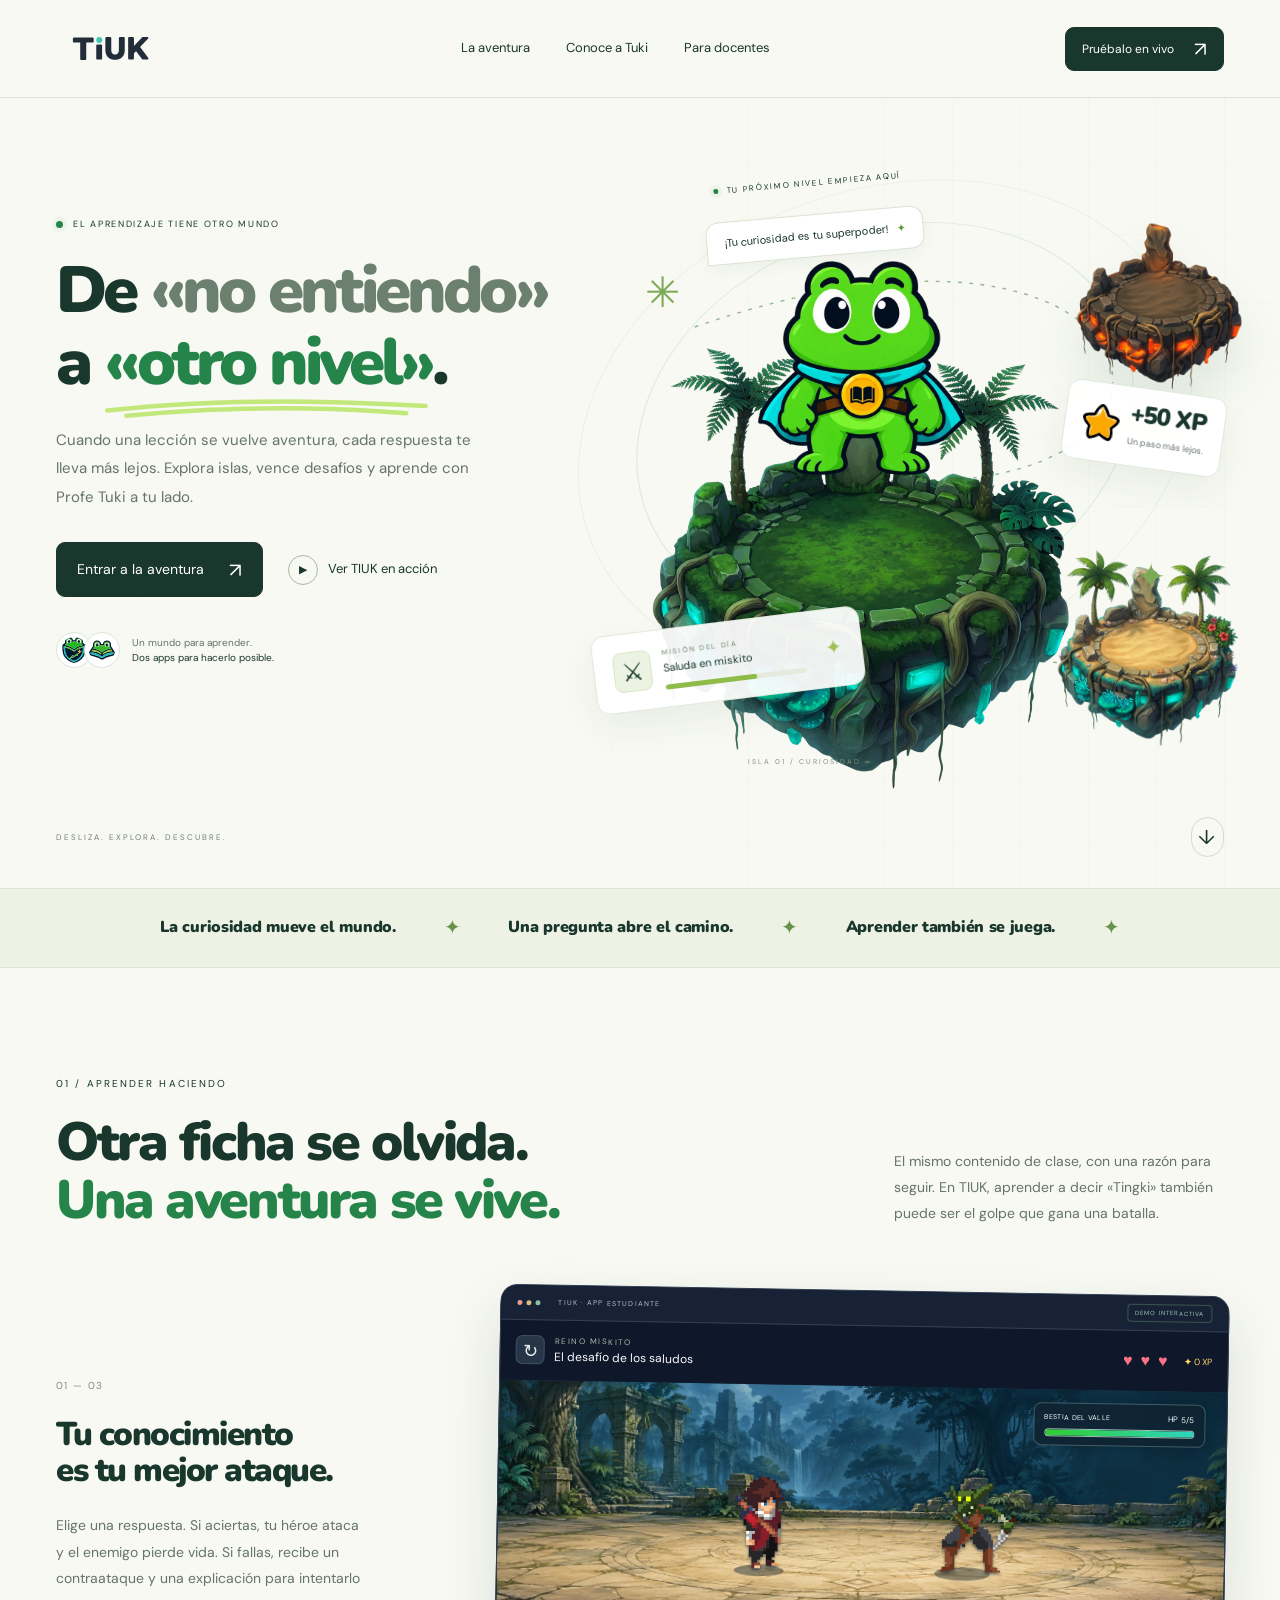
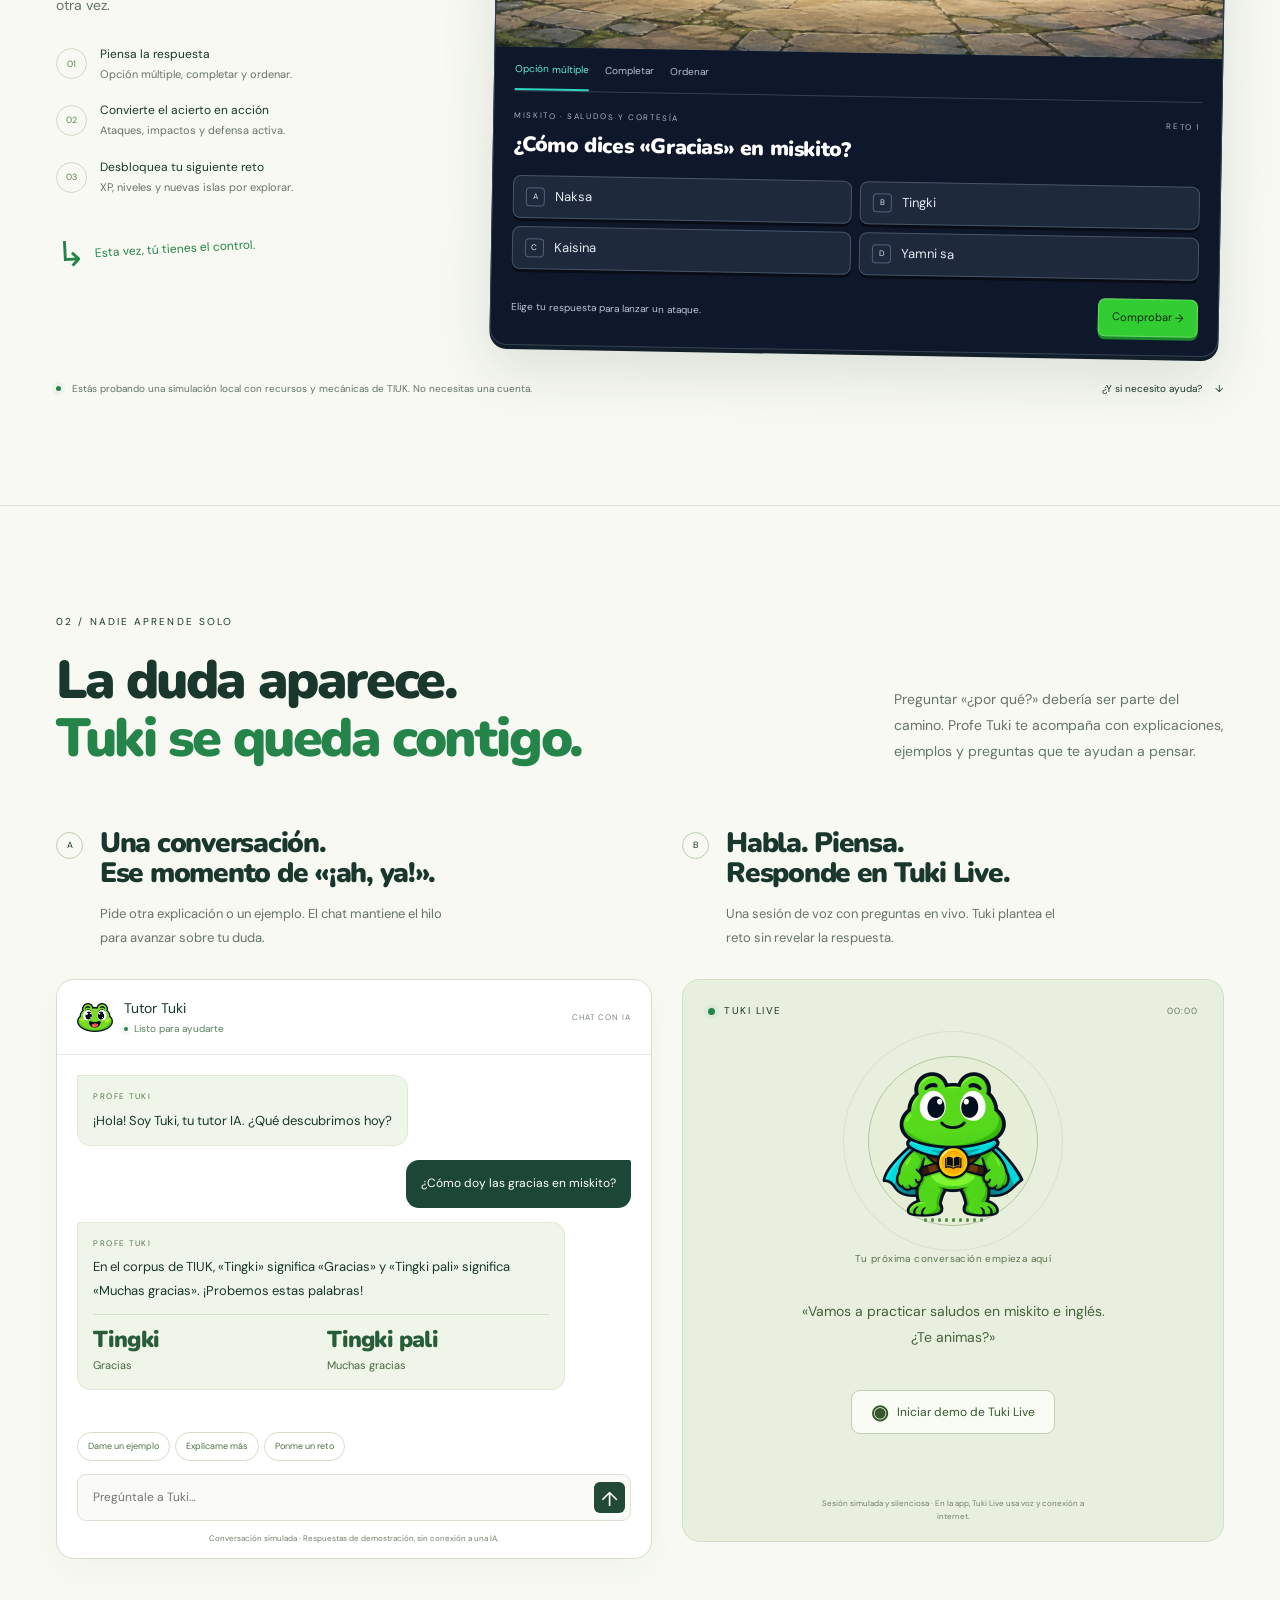
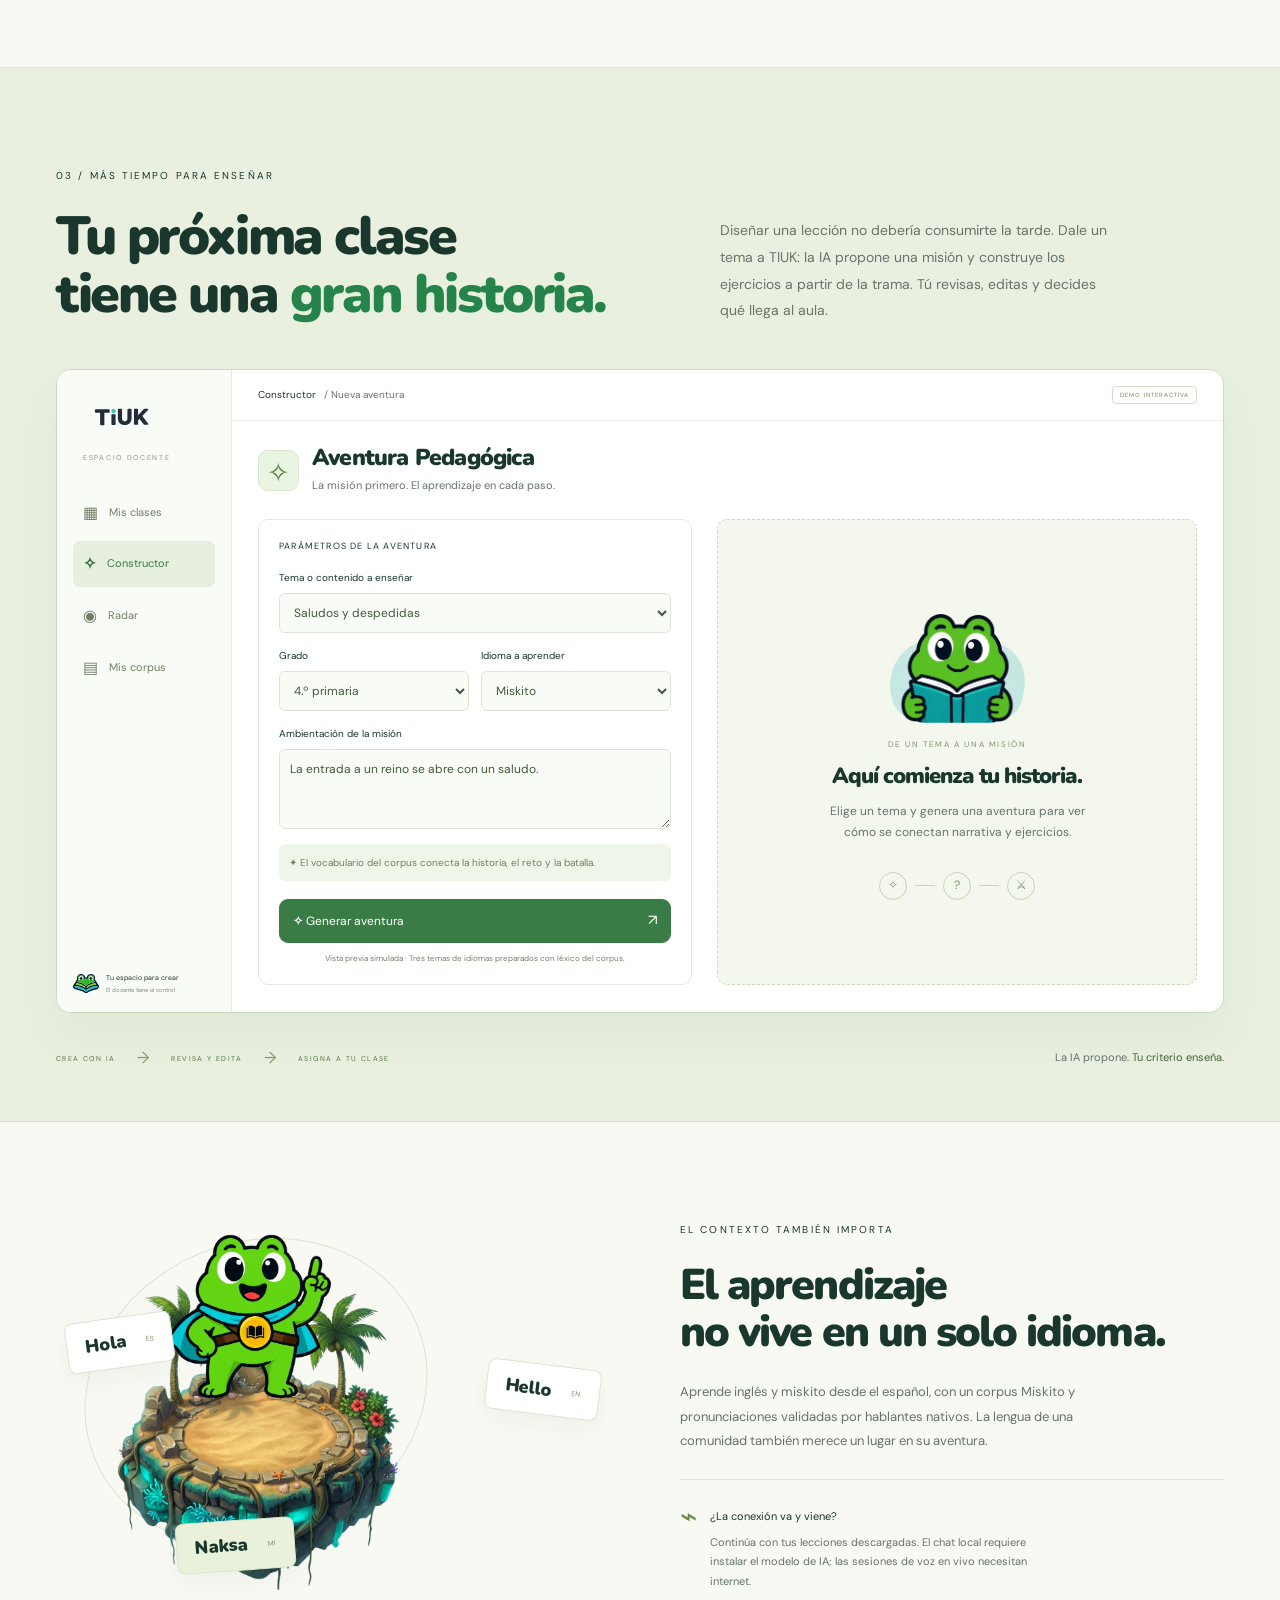
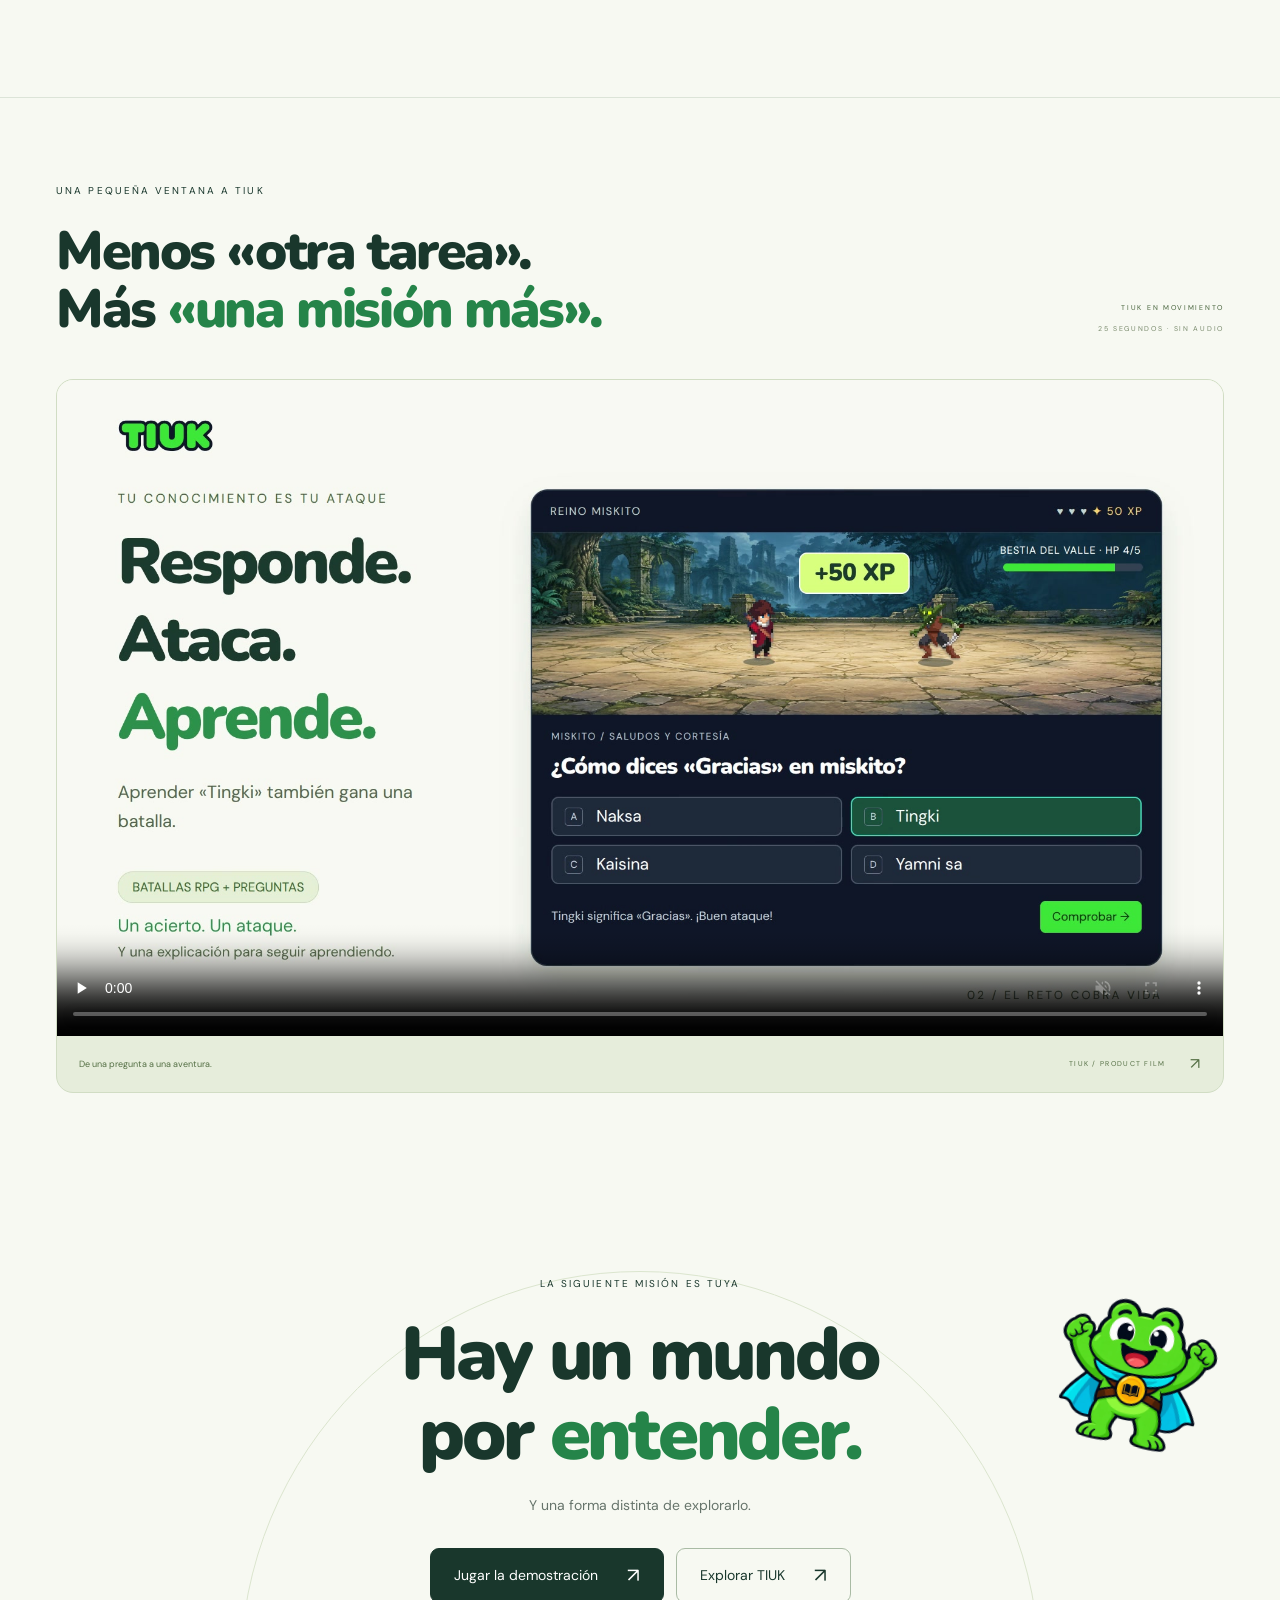
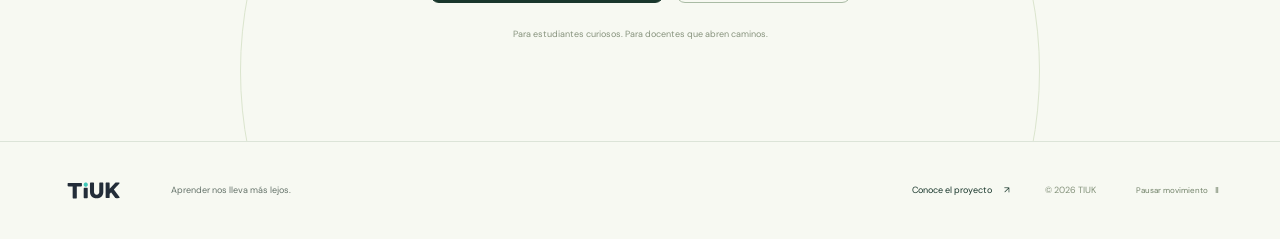
==== commit 893e0ed9: "fix(pages): usar enlaces accesibles para visitantes públicos" ====
--- a/index.html
+++ b/index.html
@@ -717,7 +717,7 @@
             >Jugar la demostración <span>↗</span></a
           ><a
             class="button button-outline"
-            href="https://github.com/Urientropy/Tiuk/releases"
+            href="https://github.com/Urientropy/tiuk-landing#readme"
             target="_blank"
             rel="noopener"
             >Explorar TIUK <span>↗</span></a
@@ -738,7 +738,7 @@
       /></a>
       <p>Aprender nos lleva más lejos.</p>
       <a
-        href="https://github.com/Urientropy/Tiuk"
+        href="https://github.com/Urientropy/tiuk-landing"
         target="_blank"
         rel="noopener"
         >Conoce el proyecto <span>↗</span></a
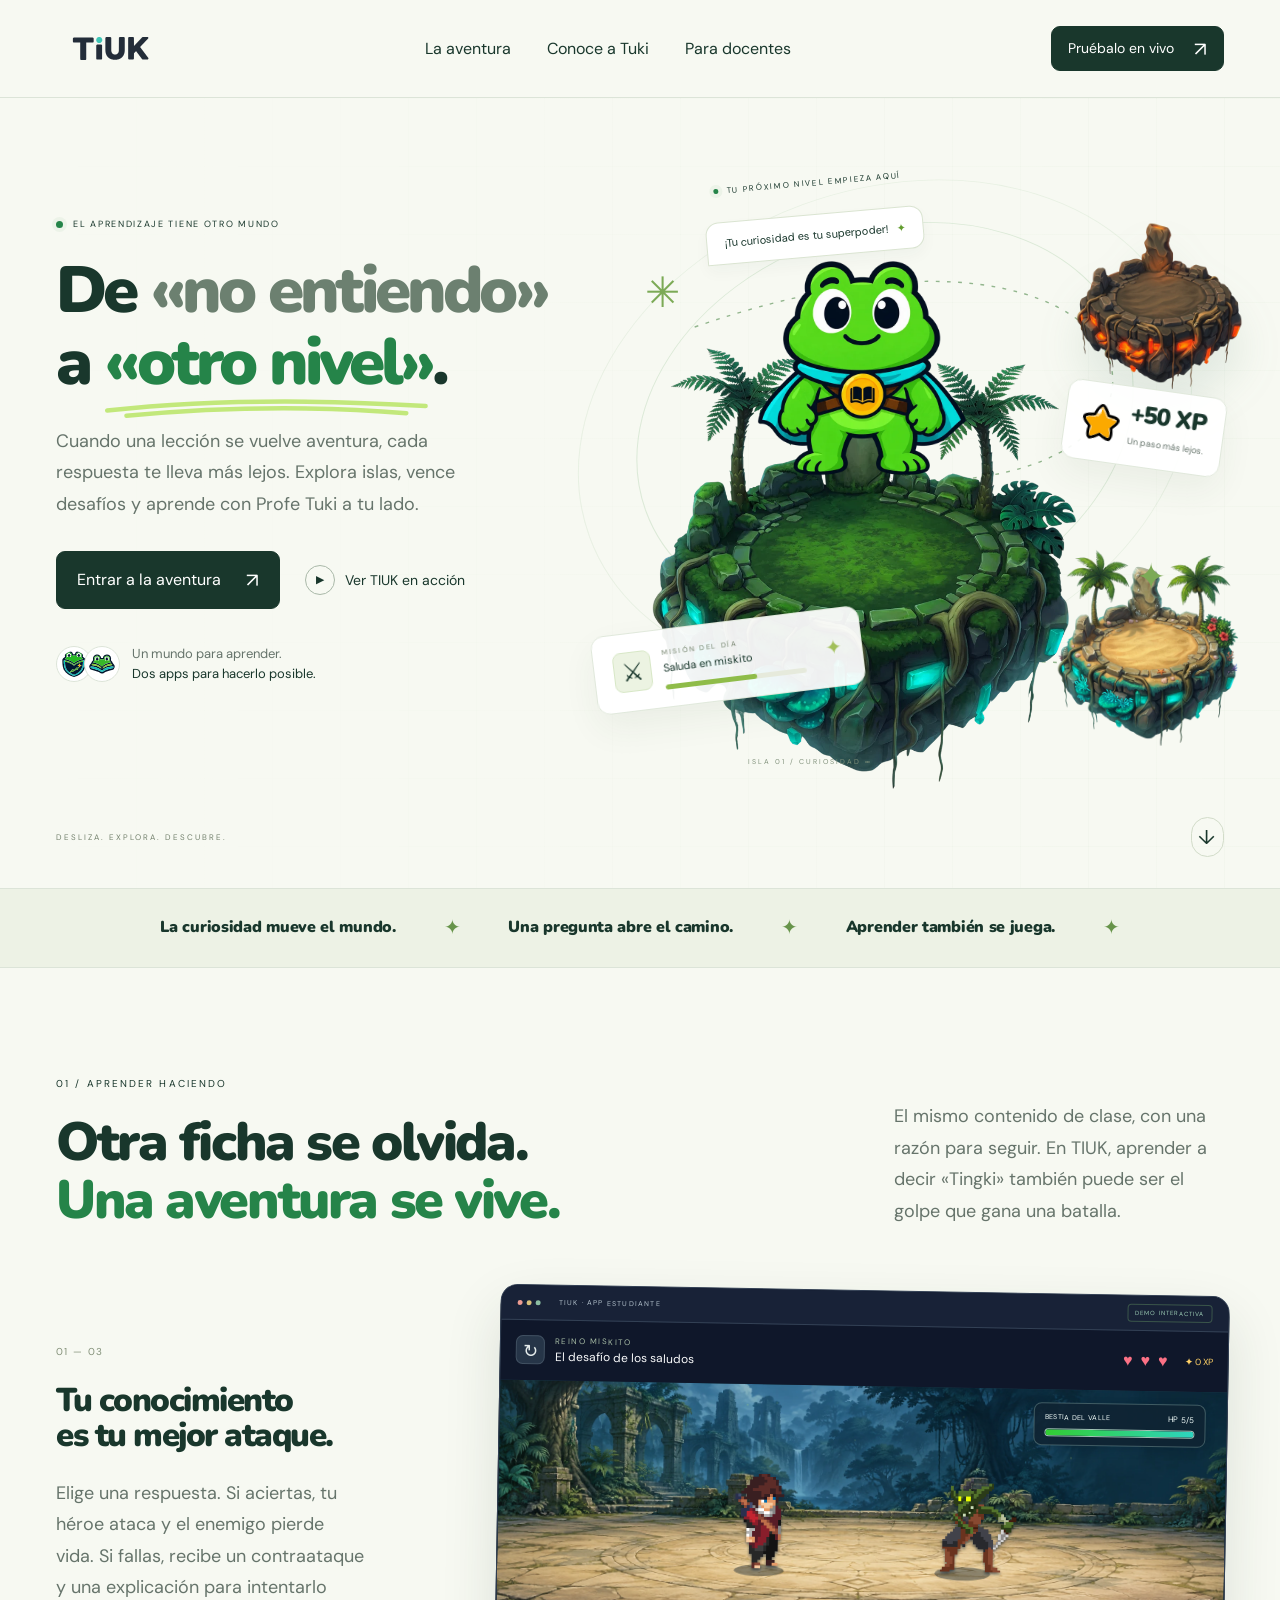
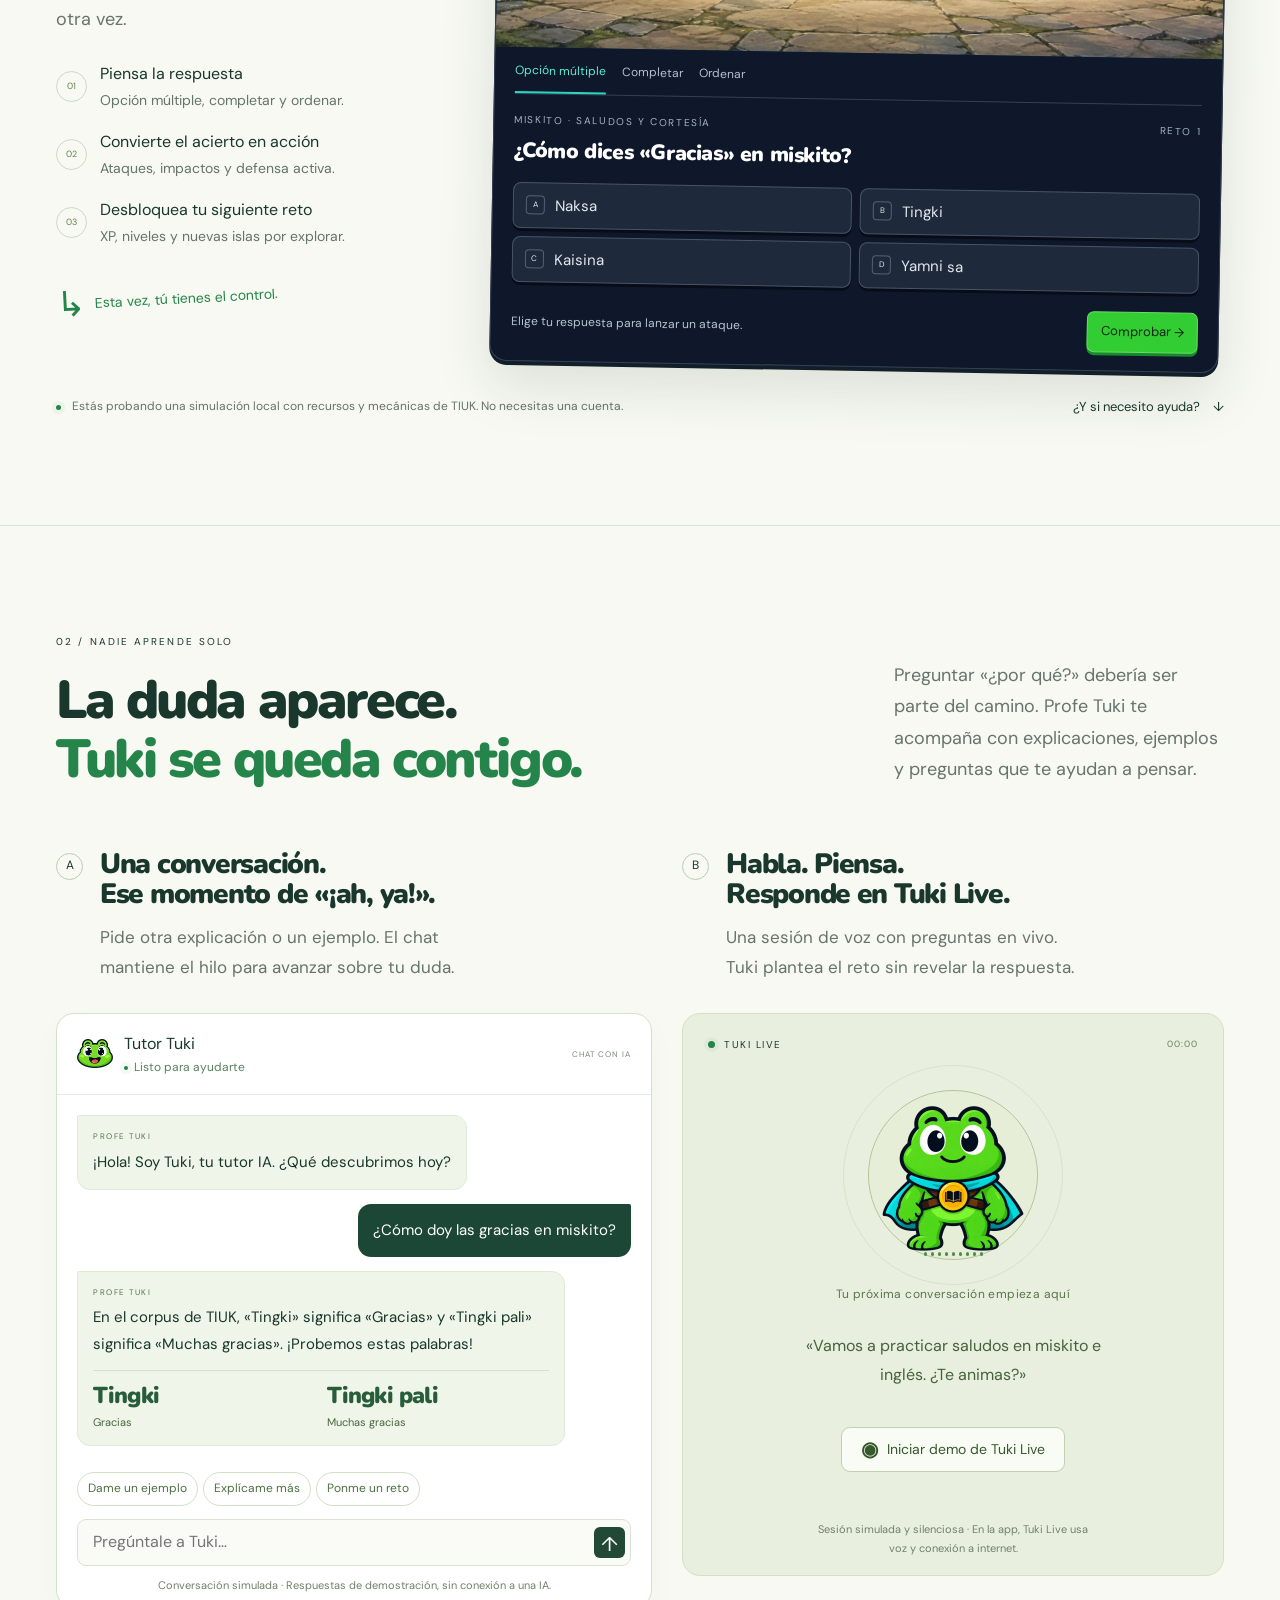
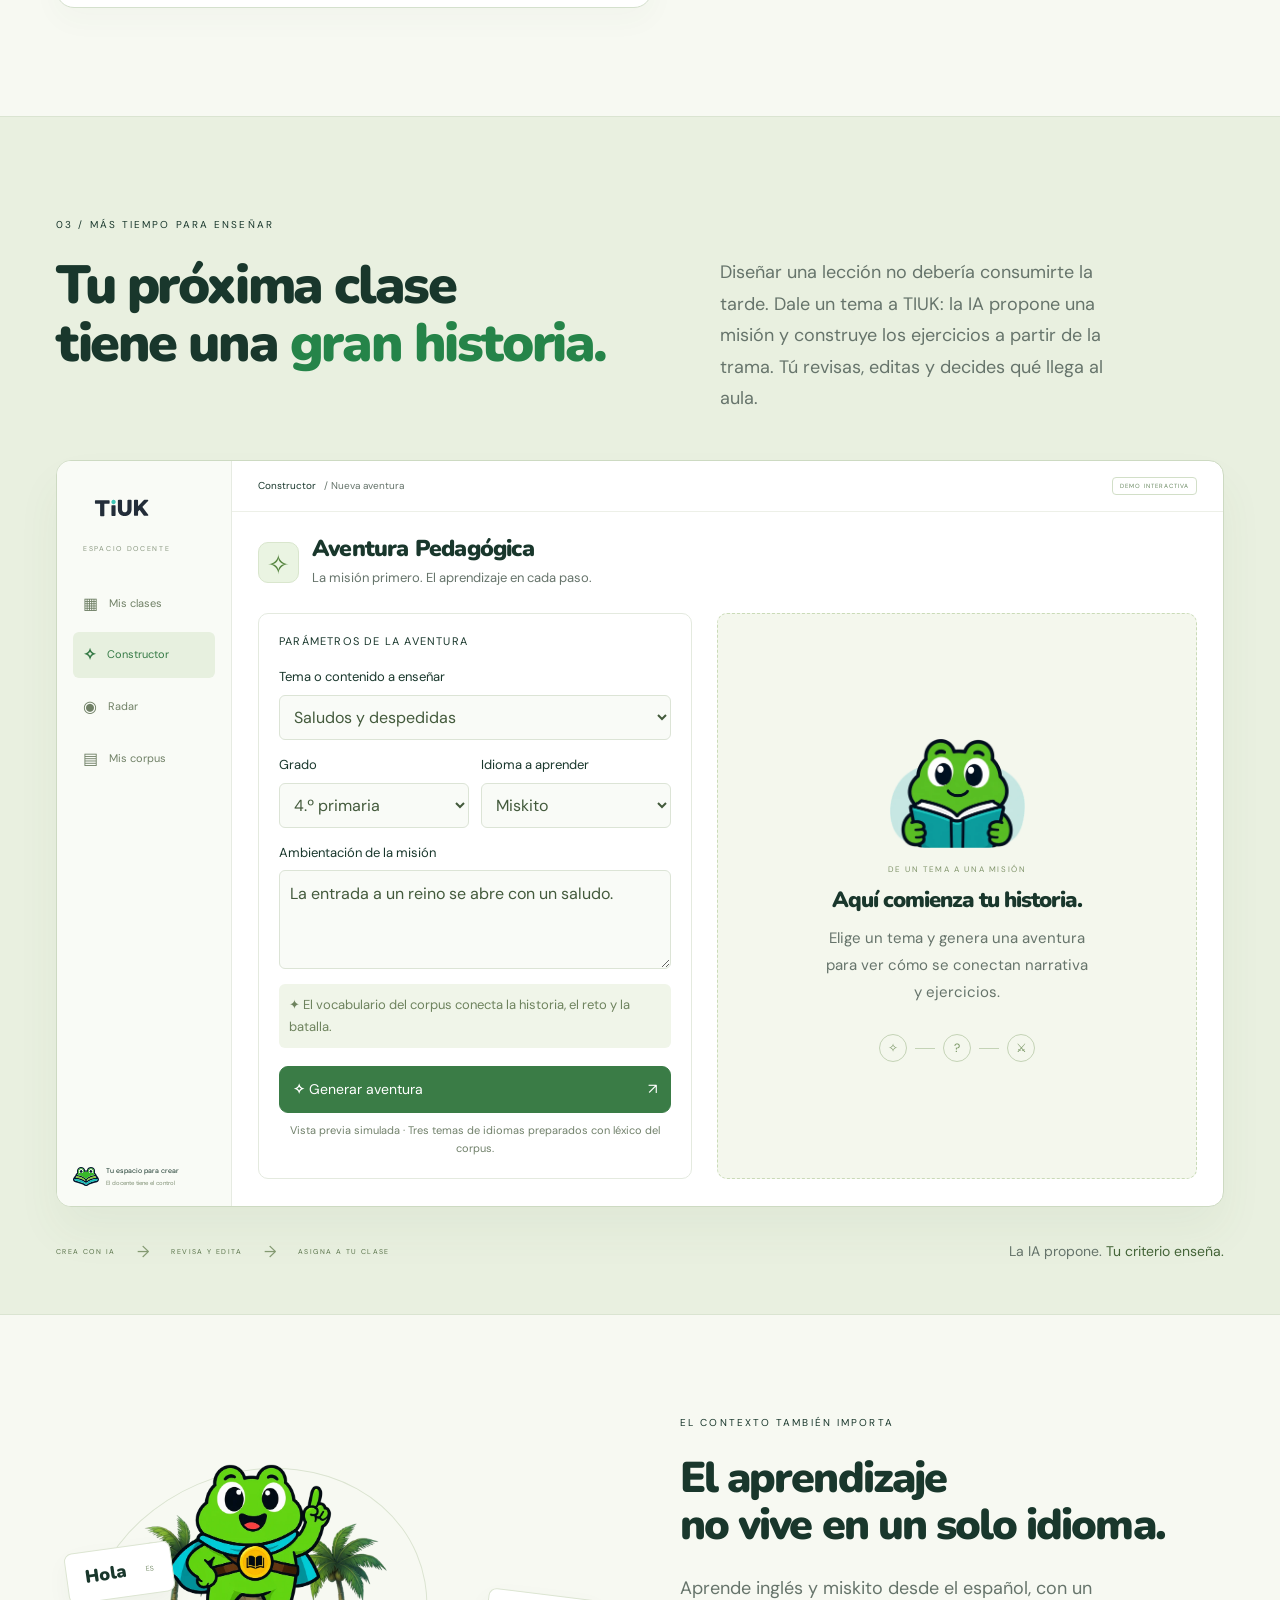
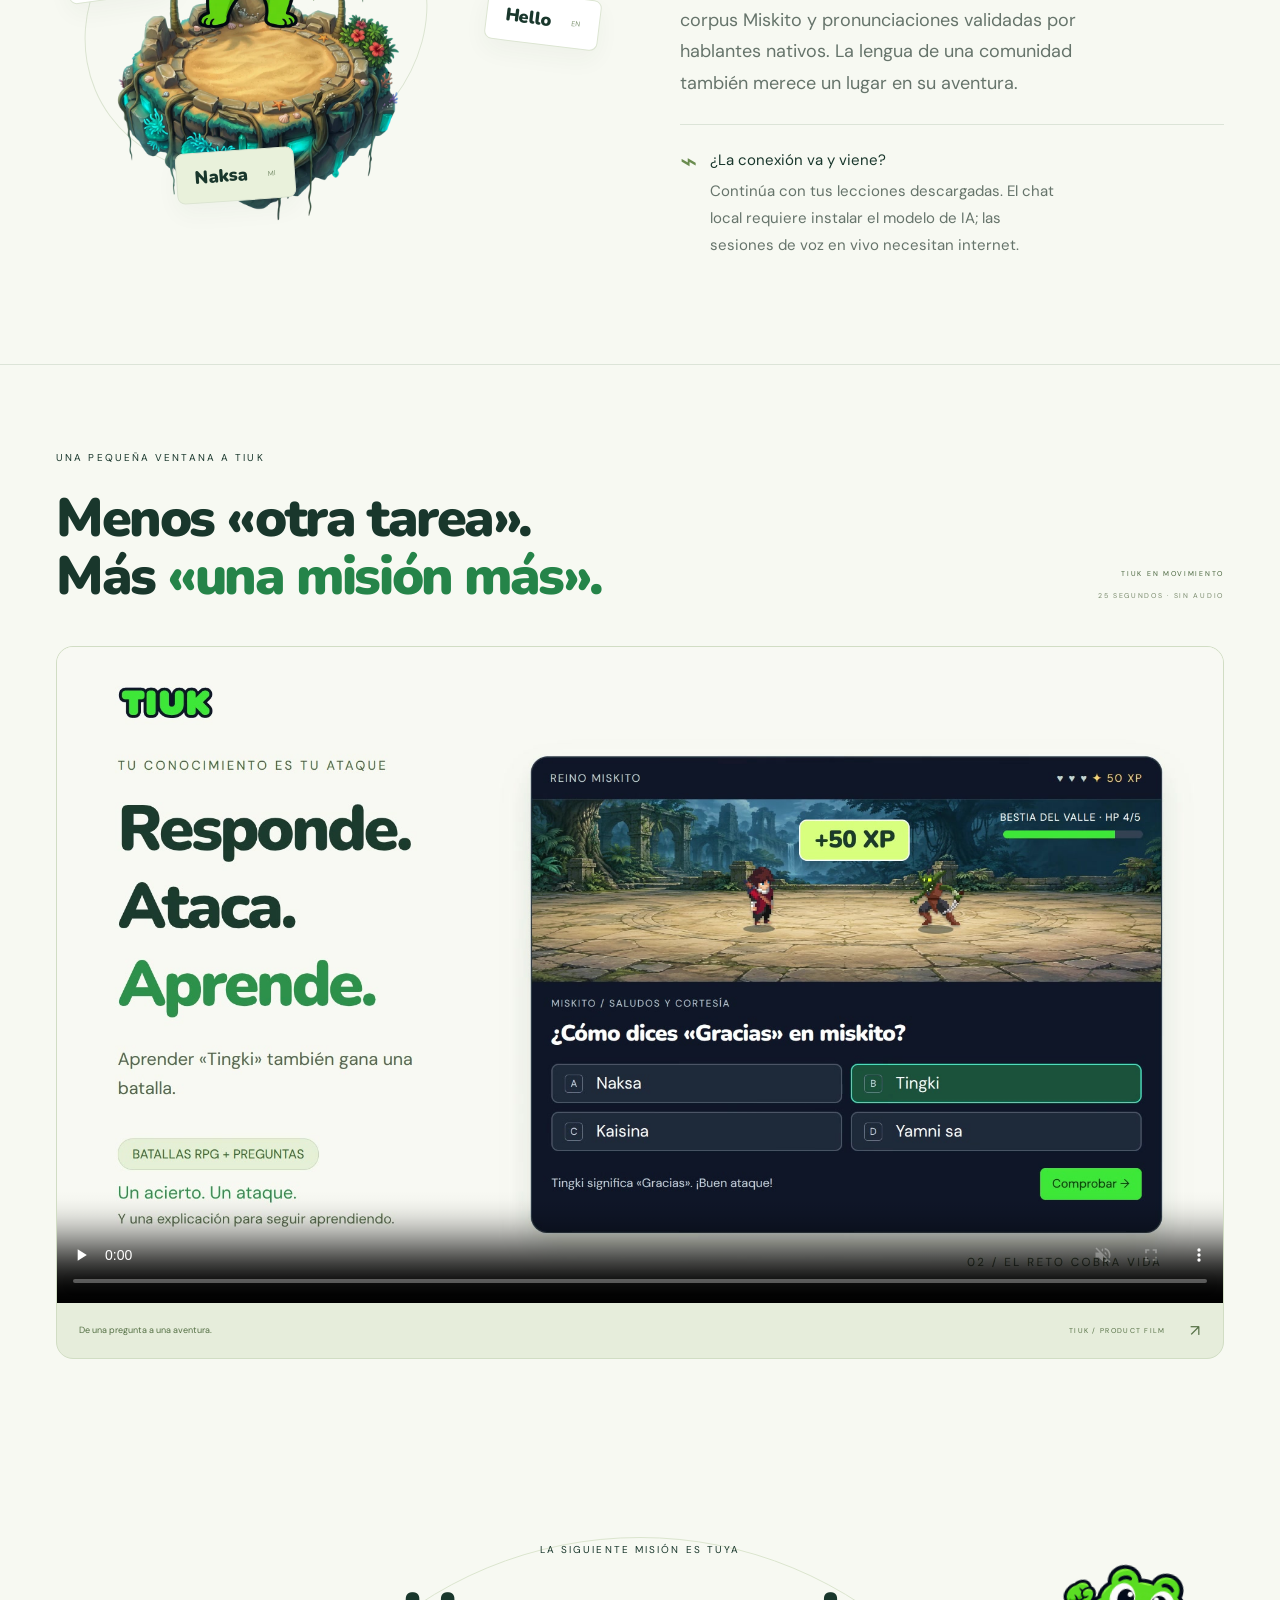
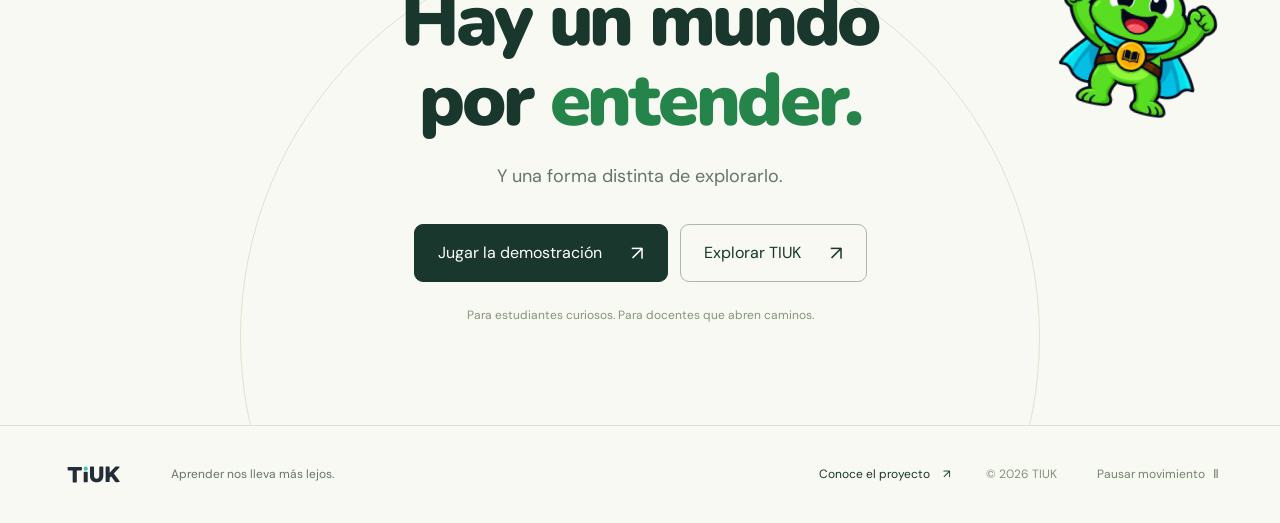
==== commit d9cd534a: "fix(landing): ampliar textos y conservar composición adaptable" ====
--- a/index.html
+++ b/index.html
@@ -29,7 +29,7 @@
       type="font/ttf"
       crossorigin
     />
-    <link rel="stylesheet" href="css/estilos.css" />
+    <link rel="stylesheet" href="css/estilos.css?v=lectura-3" />
     <script defer src="js/battle.js"></script>
     <script defer src="js/idiomas.js"></script>
     <script defer src="js/principal.js"></script>
--- a/css/estilos.css
+++ b/css/estilos.css
@@ -143,7 +143,7 @@
   align-items: center;
   justify-content: center;
   gap: 29px;
-  font-size: 14px;
+  font-size: 16px;
   line-height: 1.5;
   font-weight: 700;
   transition:
@@ -162,7 +162,7 @@
   line-height: 1;
 }
 .button-small {
-  font-size: 12px;
+  font-size: 14px;
   padding: 11px 16px;
   gap: 20px;
 }
@@ -178,7 +178,7 @@
   display: flex;
   gap: 10px;
   align-items: center;
-  font-size: 13px;
+  font-size: 14px;
   font-weight: 700;
 }
 .play-small {
@@ -243,7 +243,7 @@
   gap: 36px;
 }
 .nav a {
-  font-size: 13px;
+  font-size: 16px;
   font-weight: 600;
   transition: color 0.2s;
 }
@@ -309,7 +309,7 @@
   z-index: -1;
 }
 .hero-copy > p {
-  font-size: 15px;
+  font-size: 18px;
   line-height: 1.9;
   max-width: 430px;
   margin: 28px 0 31px;
@@ -328,7 +328,7 @@
   align-items: center;
   gap: 12px;
   margin-top: 35px;
-  font-size: 10px;
+  font-size: 13px;
   line-height: 1.55;
   color: var(--muted);
 }
@@ -624,7 +624,7 @@
 }
 .section-heading > p {
   max-width: 330px;
-  font-size: 14px;
+  font-size: 18px;
   line-height: 1.85;
   padding-bottom: 3px;
 }
@@ -648,7 +648,7 @@
   font-size: 33px;
 }
 .adventure-story > p {
-  font-size: 13px;
+  font-size: 18px;
   line-height: 1.9;
   max-width: 310px;
   margin: 24px 0 26px;
@@ -676,17 +676,17 @@
   color: #638051;
 }
 .steps strong {
-  font-size: 11px;
+  font-size: 16px;
   display: block;
 }
 .steps small {
-  font-size: 10px;
+  font-size: 14px;
   color: var(--muted);
   display: block;
   margin-top: 2px;
 }
 .try-note {
-  font-size: 12px;
+  font-size: 14px;
   color: var(--green);
   margin-top: 31px;
   display: flex;
@@ -881,14 +881,14 @@
   border: 0;
   border-bottom: 2px solid transparent;
   color: #b5c1cf;
-  font-size: 8px;
+  font-size: 12px;
 }
 .exercise-tabs button[aria-selected="true"] {
   border-color: #2dd4bf;
   color: #5eead4;
 }
 .question-meta {
-  font-size: 7px;
+  font-size: 10px;
   font-weight: 700;
   letter-spacing: 1.6px;
   color: #a5b4c5;
@@ -920,7 +920,7 @@
   border: 1px solid #475569;
   box-shadow: 0 3px 0 #070c17;
   padding: 10px 12px;
-  font-size: 11px;
+  font-size: 15px;
   text-align: left;
   transition:
     background 0.2s,
@@ -963,7 +963,7 @@
   margin-top: 19px;
 }
 .exercise-footer > span {
-  font-size: 9px;
+  font-size: 12px;
   color: #b7c6d1;
   max-width: 68%;
   line-height: 1.6;
@@ -977,7 +977,7 @@
   padding: 9px 13px;
   font-weight: 700;
   white-space: nowrap;
-  font-size: 10px;
+  font-size: 13px;
   display: flex;
   gap: 10px;
   align-items: center;
@@ -1009,7 +1009,7 @@
   border-radius: 7px;
   padding: 10px 18px;
   box-shadow: 0 3px 0 #070c17;
-  font-size: 11px;
+  font-size: 15px;
 }
 .word-chip.selected {
   border-color: #2dd4bf;
@@ -1032,7 +1032,7 @@
 }
 .sequence button {
   padding: 11px;
-  font-size: 10px;
+  font-size: 14px;
 }
 .sequence .order-index {
   display: inline-grid;
@@ -1051,11 +1051,11 @@
   margin-top: 30px;
 }
 .journey-footnote > p {
-  font-size: 10px;
+  font-size: 12px;
 }
 .journey-footnote > a {
   margin-left: auto;
-  font-size: 10px;
+  font-size: 13px;
   white-space: nowrap;
 }
 .journey-footnote > a > span {
@@ -1079,7 +1079,7 @@
   margin-bottom: 30px;
 }
 .feature-number {
-  font-size: 9px;
+  font-size: 12px;
   font-weight: 700;
   border: 1px solid #bbcdb0;
   display: grid;
@@ -1094,7 +1094,7 @@
   font-size: 28px;
 }
 .feature-intro p {
-  font-size: 12px;
+  font-size: 17px;
   line-height: 1.8;
   max-width: 355px;
   margin-top: 14px;
@@ -1124,13 +1124,13 @@
 }
 .chat-header strong {
   display: block;
+  font-size: 16px;
+}
+.chat-header small {
+  display: flex;
+  align-items: center;
+  gap: 6px;
   font-size: 12px;
-}
-.chat-header small {
-  display: flex;
-  align-items: center;
-  gap: 6px;
-  font-size: 8px;
   color: #58805e;
   margin-top: 2px;
 }
@@ -1158,7 +1158,7 @@
 .message {
   max-width: 88%;
   padding: 13px 15px;
-  font-size: 11px;
+  font-size: 15px;
   line-height: 1.8;
   animation: message-in 0.4s ease;
   flex-shrink: 0;
@@ -1174,7 +1174,7 @@
   color: white;
   border-radius: 13px 2px 13px 13px;
   align-self: flex-end;
-  font-size: 10px;
+  font-size: 15px;
 }
 .message small {
   display: block;
@@ -1195,7 +1195,7 @@
   border-radius: 20px;
   background: #fff;
   padding: 6px 10px;
-  font-size: 8px;
+  font-size: 12px;
   color: #4e7142;
   transition: background 0.2s;
 }
@@ -1218,7 +1218,7 @@
   min-width: 0;
   background: none;
   border: 0;
-  font-size: 10px;
+  font-size: 16px;
   outline: none;
   color: var(--ink);
 }
@@ -1234,7 +1234,7 @@
 }
 .simulation-note {
   display: block;
-  font-size: 7px;
+  font-size: 11px;
   line-height: 1.6;
   color: #71816b;
   text-align: center;
@@ -1332,7 +1332,7 @@
   animation-delay: -0.5s !important;
 }
 .live-state {
-  font-size: 8px;
+  font-size: 12px;
   letter-spacing: 0.4px;
   margin-top: 5px;
   color: #59754c;
@@ -1350,7 +1350,7 @@
   z-index: 3;
 }
 .live-content > p {
-  font-size: 12px;
+  font-size: 16px;
   color: #45623d;
   line-height: 1.8;
   max-width: 310px;
@@ -1360,7 +1360,7 @@
   border-color: #c1d0b3;
   color: #35582c;
   padding: 11px 19px;
-  font-size: 10px;
+  font-size: 14px;
   gap: 9px;
   margin: 8px 15px 10px;
   z-index: 3;
@@ -1369,7 +1369,7 @@
   color: white;
 }
 .live-app .simulation-note {
-  font-size: 7px;
+  font-size: 11px;
   max-width: 310px;
   line-height: 1.7;
   margin-top: auto;
@@ -1387,7 +1387,7 @@
   border-radius: 7px;
   padding: 8px 20px;
   font-weight: 700;
-  font-size: 12px;
+  font-size: 14px;
   box-shadow: 0 3px 0 #b5c8a3;
 }
 .live-options button:hover {
@@ -1419,7 +1419,7 @@
   grid-column: 1/-1;
 }
 .teacher-heading > p {
-  font-size: 13px;
+  font-size: 18px;
   line-height: 1.9;
   align-self: end;
   max-width: 390px;
@@ -1530,7 +1530,7 @@
   letter-spacing: -0.8px;
 }
 .studio-title p {
-  font-size: 9px;
+  font-size: 13px;
   margin-top: 6px;
 }
 .generator-layout {
@@ -1553,7 +1553,7 @@
 }
 .generator-form label {
   display: block;
-  font-size: 8px;
+  font-size: 13px;
   font-weight: 700;
   margin-bottom: 7px;
 }
@@ -1562,7 +1562,7 @@
 .generator-form textarea {
   display: block;
   width: 100%;
-  font-size: 9px;
+  font-size: 16px;
   color: #435a3c;
   border: 1px solid #dce4d6;
   border-radius: 6px;
@@ -1581,7 +1581,7 @@
   gap: 12px;
 }
 .generator-info {
-  font-size: 8px;
+  font-size: 13px;
   color: #6e835e;
   line-height: 1.7;
   border-radius: 6px;
@@ -1590,7 +1590,7 @@
   margin: 0 0 18px;
 }
 .generate-button {
-  font-size: 9px;
+  font-size: 14px;
   padding: 12px 13px;
   width: 100%;
   gap: 8px;
@@ -1603,7 +1603,7 @@
 }
 .generator-form .simulation-note {
   padding: 9px 0 0;
-  font-size: 6px;
+  font-size: 11px;
 }
 .lesson-preview {
   background: #f4f7ed;
@@ -1637,7 +1637,7 @@
   font-size: 22px;
 }
 .preview-empty > p {
-  font-size: 9px;
+  font-size: 15px;
   margin-top: 12px;
   line-height: 1.8;
   max-width: 225px;
@@ -1670,7 +1670,7 @@
   justify-content: center;
   flex-direction: column;
   gap: 15px;
-  font-size: 10px;
+  font-size: 14px;
   color: #597a46;
   text-align: center;
 }
@@ -1686,7 +1686,7 @@
   animation: message-in 0.5s ease;
 }
 .lesson-result .result-kicker {
-  font-size: 6px;
+  font-size: 11px;
   letter-spacing: 1.2px;
   color: #658448;
 }
@@ -1696,7 +1696,7 @@
   margin: 9px 0 8px;
 }
 .lesson-result .result-meta {
-  font-size: 7px;
+  font-size: 12px;
   color: #728663;
   border-bottom: 1px solid #dce4d0;
   padding-bottom: 12px;
@@ -1712,19 +1712,19 @@
 }
 .lesson-block > small {
   display: block;
-  font-size: 6px;
+  font-size: 11px;
   letter-spacing: 1px;
   color: #73905e;
   margin-bottom: 4px;
 }
 .lesson-block > p {
-  font-size: 8px;
+  font-size: 14px;
   color: #4b6242;
   line-height: 1.8;
 }
 .lesson-block input,
 .lesson-block textarea {
-  font-size: 9px;
+  font-size: 16px;
   display: block;
   width: 100%;
   padding: 5px;
@@ -1733,7 +1733,7 @@
   color: #3b5332;
 }
 .lesson-block label {
-  font-size: 7px;
+  font-size: 12px;
   display: block;
   margin: 4px 0;
 }
@@ -1748,7 +1748,7 @@
   border: 1px solid #367644;
   border-radius: 5px;
   padding: 8px 11px;
-  font-size: 8px;
+  font-size: 13px;
 }
 .lesson-result-actions button.secondary {
   background: transparent;
@@ -1756,7 +1756,7 @@
   border-color: #b8cda7;
 }
 .result-status {
-  font-size: 8px !important;
+  font-size: 13px !important;
   margin-top: 10px;
   color: #46733a !important;
 }
@@ -1777,7 +1777,7 @@
   color: #839971;
 }
 .teacher-bottom > p {
-  font-size: 11px;
+  font-size: 14px;
   margin-left: auto;
 }
 .teacher-bottom strong {
@@ -1861,7 +1861,7 @@
   font-size: 43px;
 }
 .connected-copy > p {
-  font-size: 12px;
+  font-size: 18px;
   line-height: 1.9;
   margin: 25px 0;
   max-width: 415px;
@@ -1879,10 +1879,10 @@
   line-height: 1;
 }
 .offline-note strong {
-  font-size: 11px;
+  font-size: 15px;
 }
 .offline-note p {
-  font-size: 10px;
+  font-size: 15px;
   line-height: 1.8;
   max-width: 355px;
   margin-top: 5px;
@@ -1957,7 +1957,7 @@
 }
 .final-section > p {
   margin-top: 20px;
-  font-size: 14px;
+  font-size: 18px;
 }
 .final-actions {
   display: flex;
@@ -1968,7 +1968,7 @@
 }
 .final-section > small {
   display: block;
-  font-size: 9px;
+  font-size: 12px;
   color: #87937d;
   margin-top: 24px;
 }
@@ -1998,7 +1998,7 @@
   padding: 28px 56px;
   max-width: 1440px;
   margin: auto;
-  font-size: 9px;
+  font-size: 12px;
 }
 .footer > a:first-child {
   margin-right: 5px;
@@ -2007,7 +2007,7 @@
   width: 75px;
 }
 .footer > p {
-  font-size: 9px;
+  font-size: 12px;
 }
 .footer > a:nth-of-type(2) {
   margin-left: auto;
@@ -2021,7 +2021,7 @@
 .motion-toggle {
   border: 0;
   background: none;
-  font-size: 8px;
+  font-size: 12px;
   color: #728269;
   padding: 5px;
 }
@@ -2164,7 +2164,7 @@
     font-size: 78px;
   }
   .hero-copy > p {
-    font-size: 16px;
+    font-size: 18px;
   }
   .hero-world {
     scale: 1.06;
@@ -2196,18 +2196,18 @@
   }
   .hero-copy > p {
     max-width: 360px;
-    font-size: 13px;
+    font-size: 18px;
   }
   .hero-actions {
     gap: 16px;
   }
   .hero-actions .button {
-    font-size: 11px;
+    font-size: 16px;
     padding: 14px 16px;
     gap: 15px;
   }
   .text-link {
-    font-size: 10px;
+    font-size: 14px;
   }
   .section {
     padding: 85px 35px;
@@ -2217,7 +2217,7 @@
   }
   .section-heading > p {
     max-width: 290px;
-    font-size: 12px;
+    font-size: 18px;
   }
   .adventure-layout {
     gap: 35px;
@@ -2227,19 +2227,19 @@
     font-size: 28px;
   }
   .adventure-story > p {
-    font-size: 11px;
+    font-size: 18px;
   }
   .steps strong {
-    font-size: 10px;
+    font-size: 16px;
   }
   .steps small {
-    font-size: 9px;
+    font-size: 14px;
   }
   .question-title {
     font-size: 18px;
   }
   .exercise-footer > span {
-    font-size: 8px;
+    font-size: 12px;
   }
   .connected-section {
     gap: 35px;
@@ -2268,7 +2268,7 @@
     font-size: 48px;
   }
   .teacher-heading > p {
-    font-size: 12px;
+    font-size: 18px;
   }
   .teacher-bottom {
     gap: 14px;
@@ -2296,10 +2296,10 @@
     gap: 22px;
   }
   .nav a {
-    font-size: 11px;
+    font-size: 16px;
   }
   .header-cta {
-    font-size: 10px;
+    font-size: 14px;
   }
   .hero {
     grid-template-columns: 1fr;
@@ -2319,17 +2319,17 @@
   .hero-copy > p {
     max-width: 460px;
     margin: 25px auto 28px;
-    font-size: 14px;
+    font-size: 18px;
   }
   .hero-actions {
     justify-content: center;
   }
   .hero-actions .button {
-    font-size: 13px;
+    font-size: 16px;
     padding: 15px 23px;
   }
   .text-link {
-    font-size: 12px;
+    font-size: 14px;
   }
   .hero-note {
     justify-content: center;
@@ -2363,7 +2363,7 @@
   }
   .section-heading > p {
     max-width: 260px;
-    font-size: 11px;
+    font-size: 18px;
   }
   .adventure-layout {
     grid-template-columns: 1fr;
@@ -2383,7 +2383,7 @@
   }
   .adventure-story > p {
     margin: 0;
-    font-size: 12px;
+    font-size: 18px;
     max-width: none;
   }
   .adventure-story .steps {
@@ -2393,10 +2393,10 @@
     margin-top: 7px;
   }
   .steps strong {
-    font-size: 10px;
+    font-size: 16px;
   }
   .steps small {
-    font-size: 8px;
+    font-size: 14px;
   }
   .try-note {
     display: none;
@@ -2408,23 +2408,23 @@
     font-size: 8px;
   }
   .exercise-tabs button {
-    font-size: 10px;
+    font-size: 12px;
   }
   .question-title {
     font-size: 24px;
   }
   .answer {
+    font-size: 15px;
+    padding: 13px;
+  }
+  .question-meta {
+    font-size: 10px;
+  }
+  .game-button {
     font-size: 13px;
-    padding: 13px;
-  }
-  .question-meta {
-    font-size: 8px;
-  }
-  .game-button {
+  }
+  .exercise-footer > span {
     font-size: 12px;
-  }
-  .exercise-footer > span {
-    font-size: 10px;
   }
   .window-top {
     font-size: 8px;
@@ -2445,7 +2445,7 @@
     font-size: 25px;
   }
   .feature-intro p {
-    font-size: 10px;
+    font-size: 17px;
   }
   .feature-number {
     width: 23px;
@@ -2459,12 +2459,12 @@
     height: 335px;
   }
   .message {
-    font-size: 10px;
+    font-size: 15px;
     max-width: 94%;
     padding: 11px;
   }
   .message.user {
-    font-size: 9px;
+    font-size: 15px;
   }
   .chat-header {
     padding: 17px 15px;
@@ -2477,14 +2477,14 @@
     gap: 4px;
   }
   .chat-suggestions button {
-    font-size: 7px;
+    font-size: 12px;
     padding: 5px 7px;
   }
   .chat-composer {
     margin: 11px 15px 8px;
   }
   .chat-composer input {
-    font-size: 9px;
+    font-size: 16px;
   }
   .live-app {
     height: 518px;
@@ -2493,7 +2493,7 @@
     padding: 10px 20px;
   }
   .live-content > p {
-    font-size: 11px;
+    font-size: 16px;
   }
   .teacher-heading {
     display: block;
@@ -2506,7 +2506,7 @@
   }
   .teacher-heading > p {
     max-width: 520px;
-    font-size: 12px;
+    font-size: 18px;
     margin-top: 25px;
   }
   .teacher-studio {
@@ -2519,7 +2519,7 @@
     font-size: 6px;
   }
   .teacher-bottom > p {
-    font-size: 9px;
+    font-size: 14px;
   }
   .teacher-bottom {
     gap: 12px;
@@ -2538,10 +2538,10 @@
     font-size: 33px;
   }
   .connected-copy > p {
-    font-size: 11px;
+    font-size: 18px;
   }
   .offline-note p {
-    font-size: 9px;
+    font-size: 15px;
   }
   .film-header h2 {
     font-size: 38px;
@@ -2561,10 +2561,10 @@
     display: none;
   }
   .footer {
-    font-size: 8px;
+    font-size: 12px;
   }
   .motion-toggle {
-    font-size: 7px;
+    font-size: 12px;
   }
 }
 @media (max-width: 600px) {
@@ -2579,7 +2579,7 @@
     width: 87px;
   }
   .header-cta {
-    font-size: 9px;
+    font-size: 14px;
     gap: 13px;
     padding: 9px 11px;
     margin-left: auto;
@@ -2628,7 +2628,7 @@
     gap: 20px;
   }
   .nav a {
-    font-size: 14px;
+    font-size: 16px;
   }
   .hero {
     padding: 47px 22px 80px;
@@ -2654,7 +2654,7 @@
     height: 17px;
   }
   .hero-copy > p {
-    font-size: 12px;
+    font-size: 18px;
     line-height: 1.9;
     max-width: 335px;
     margin: 25px auto;
@@ -2663,12 +2663,12 @@
     gap: 16px;
   }
   .hero-actions .button {
-    font-size: 10px;
+    font-size: 16px;
     padding: 13px 15px;
     gap: 13px;
   }
   .text-link {
-    font-size: 9px;
+    font-size: 14px;
     gap: 7px;
   }
   .play-small {
@@ -2678,7 +2678,7 @@
   }
   .hero-note {
     margin-top: 24px;
-    font-size: 8px;
+    font-size: 13px;
   }
   .tiny-icons img {
     width: 30px;
@@ -2746,7 +2746,7 @@
     font-size: 35px;
   }
   .section-heading > p {
-    font-size: 12px;
+    font-size: 18px;
     max-width: none;
     margin-top: 22px;
     line-height: 1.85;
@@ -2764,7 +2764,7 @@
   .adventure-story > p {
     margin: 18px 0 20px;
     line-height: 1.8;
-    font-size: 12px;
+    font-size: 18px;
   }
   .adventure-story .steps {
     display: grid;
@@ -2776,10 +2776,10 @@
     font-size: 7px;
   }
   .steps strong {
-    font-size: 11px;
+    font-size: 16px;
   }
   .steps small {
-    font-size: 9px;
+    font-size: 14px;
   }
   .adventure-layout {
     gap: 30px;
@@ -2864,11 +2864,11 @@
     margin-bottom: 15px;
   }
   .exercise-tabs button {
-    font-size: 8px;
+    font-size: 12px;
     padding: 12px 0 10px;
   }
   .question-meta {
-    font-size: 6px;
+    font-size: 10px;
     letter-spacing: 1px;
   }
   .question-title {
@@ -2881,7 +2881,7 @@
     min-height: 90px;
   }
   .answer {
-    font-size: 10px;
+    font-size: 15px;
     padding: 11px 9px;
     gap: 7px;
   }
@@ -2896,20 +2896,20 @@
     align-items: center;
   }
   .exercise-footer > span {
-    font-size: 8px;
+    font-size: 12px;
     max-width: 60%;
   }
   .game-button {
-    font-size: 9px;
+    font-size: 13px;
     padding: 9px 11px;
     gap: 7px;
   }
   .word-chip {
-    font-size: 10px;
+    font-size: 15px;
     padding: 9px 13px;
   }
   .sequence button {
-    font-size: 9px;
+    font-size: 14px;
     padding: 10px;
   }
   .journey-footnote {
@@ -2918,11 +2918,11 @@
     margin-top: 23px;
   }
   .journey-footnote > p {
-    font-size: 8px;
+    font-size: 12px;
     width: calc(100% - 18px);
   }
   .journey-footnote > a {
-    font-size: 9px;
+    font-size: 13px;
     margin: 6px 0 0 13px;
   }
   .tutor-grid {
@@ -2933,7 +2933,7 @@
     font-size: 28px;
   }
   .feature-intro p {
-    font-size: 12px;
+    font-size: 17px;
     max-width: none;
     margin-top: 15px;
   }
@@ -2951,10 +2951,10 @@
     padding: 15px;
   }
   .chat-header strong {
+    font-size: 16px;
+  }
+  .chat-header small {
     font-size: 12px;
-  }
-  .chat-header small {
-    font-size: 8px;
   }
   .chat-label {
     display: block;
@@ -2965,12 +2965,12 @@
     padding: 17px;
   }
   .message {
-    font-size: 11px;
+    font-size: 15px;
     max-width: 90%;
     padding: 12px;
   }
   .message.user {
-    font-size: 10px;
+    font-size: 15px;
   }
   .message small {
     font-size: 6px;
@@ -2980,14 +2980,14 @@
     gap: 6px;
   }
   .chat-suggestions button {
-    font-size: 8px;
+    font-size: 12px;
     padding: 6px 9px;
   }
   .chat-composer input {
-    font-size: 10px;
+    font-size: 16px;
   }
   .simulation-note {
-    font-size: 7px;
+    font-size: 11px;
   }
   .live-app {
     height: 490px;
@@ -3001,16 +3001,16 @@
     padding: 20px 22px;
   }
   .live-state {
-    font-size: 9px;
+    font-size: 12px;
   }
   .live-content > p {
-    font-size: 12px;
+    font-size: 16px;
   }
   .live-content {
     min-height: 88px;
   }
   .live-button {
-    font-size: 10px;
+    font-size: 14px;
     padding: 11px 20px;
   }
   .teacher-section {
@@ -3024,7 +3024,7 @@
     font-size: 36px;
   }
   .teacher-heading > p {
-    font-size: 12px;
+    font-size: 18px;
     margin-top: 23px;
   }
   .teacher-studio {
@@ -3043,7 +3043,7 @@
     font-size: 22px;
   }
   .studio-title p {
-    font-size: 8px;
+    font-size: 13px;
   }
   .studio-magic {
     width: 35px;
@@ -3060,33 +3060,33 @@
     padding: 17px;
   }
   .generator-form h4 {
-    font-size: 7px;
+    font-size: 11px;
     margin-bottom: 20px;
   }
   .generator-form label {
-    font-size: 9px;
+    font-size: 13px;
   }
   .generator-form select,
   .generator-form textarea {
+    font-size: 16px;
+    padding: 12px;
+  }
+  .generator-info {
+    font-size: 13px;
+  }
+  .generate-button {
+    font-size: 14px;
+    padding: 13px 15px;
+  }
+  .generator-form .simulation-note {
     font-size: 11px;
-    padding: 12px;
-  }
-  .generator-info {
-    font-size: 9px;
-  }
-  .generate-button {
-    font-size: 11px;
-    padding: 13px 15px;
-  }
-  .generator-form .simulation-note {
-    font-size: 7px;
   }
   .lesson-preview {
     min-height: 350px;
     padding: 22px;
   }
   .preview-empty > p {
-    font-size: 11px;
+    font-size: 15px;
     max-width: 270px;
   }
   .preview-label {
@@ -3102,26 +3102,26 @@
     font-size: 26px;
   }
   .lesson-result .result-kicker {
-    font-size: 7px;
+    font-size: 11px;
   }
   .lesson-result .result-meta {
-    font-size: 8px;
+    font-size: 12px;
   }
   .lesson-block {
     padding: 13px;
   }
   .lesson-block > small {
-    font-size: 7px;
+    font-size: 11px;
   }
   .lesson-block > p {
-    font-size: 10px;
+    font-size: 14px;
   }
   .lesson-result-actions button {
-    font-size: 10px;
+    font-size: 13px;
     padding: 10px 13px;
   }
   .result-status {
-    font-size: 9px !important;
+    font-size: 13px !important;
   }
   .teacher-bottom {
     flex-wrap: wrap;
@@ -3136,7 +3136,7 @@
     width: 100%;
     text-align: center;
     margin: 4px 0 0;
-    font-size: 11px;
+    font-size: 14px;
   }
   .connected-section {
     grid-template-columns: 1fr;
@@ -3155,14 +3155,14 @@
     font-size: 35px;
   }
   .connected-copy > p {
-    font-size: 12px;
+    font-size: 18px;
     max-width: none;
   }
   .offline-note {
     gap: 13px;
   }
   .offline-note p {
-    font-size: 10px;
+    font-size: 15px;
     max-width: none;
   }
   .film-header {
@@ -3206,7 +3206,7 @@
     letter-spacing: 1.4px;
   }
   .final-section > p {
-    font-size: 12px;
+    font-size: 18px;
   }
   .final-tuki {
     position: relative;
@@ -3235,14 +3235,14 @@
     font-size: 15px;
   }
   .final-section > small {
-    font-size: 7px;
+    font-size: 12px;
     margin-top: 22px;
   }
   .footer {
     padding: 24px 22px;
     flex-wrap: wrap;
     gap: 20px;
-    font-size: 8px;
+    font-size: 12px;
   }
   .footer > a:first-child img {
     width: 66px;
@@ -3255,7 +3255,7 @@
     margin-right: auto;
   }
   .motion-toggle {
-    font-size: 8px;
+    font-size: 12px;
   }
 }
 @media (prefers-reduced-motion: reduce) {
@@ -3308,28 +3308,28 @@
 /* La interfaz de demostración se puede leer también sin acercar el navegador. */
 @media (min-width: 901px) {
   .adventure-story > p {
+    font-size: 18px;
+  }
+  .steps strong {
+    font-size: 16px;
+  }
+  .steps small {
     font-size: 14px;
   }
-  .steps strong {
+  .exercise-tabs button {
     font-size: 12px;
   }
-  .steps small {
-    font-size: 11px;
-  }
-  .exercise-tabs button {
+  .question-meta {
     font-size: 10px;
   }
-  .question-meta {
-    font-size: 8px;
-  }
   .answer {
+    font-size: 15px;
+  }
+  .exercise-footer > span {
+    font-size: 12px;
+  }
+  .game-button {
     font-size: 13px;
-  }
-  .exercise-footer > span {
-    font-size: 10px;
-  }
-  .game-button {
-    font-size: 11px;
   }
   .game-hud strong {
     font-size: 12px;
@@ -3338,13 +3338,13 @@
     font-size: 8px;
   }
   .feature-intro p {
-    font-size: 13px;
+    font-size: 17px;
   }
   .chat-header strong {
-    font-size: 14px;
+    font-size: 16px;
   }
   .chat-header small {
-    font-size: 10px;
+    font-size: 12px;
   }
   .chat-label {
     font-size: 8px;
@@ -3353,26 +3353,26 @@
     height: 365px;
   }
   .message {
-    font-size: 13px;
+    font-size: 15px;
   }
   .message.user {
-    font-size: 12px;
+    font-size: 15px;
   }
   .message small {
     font-size: 8px;
   }
   .chat-suggestions button {
-    font-size: 9px;
+    font-size: 12px;
   }
   .chat-composer input {
-    font-size: 12px;
+    font-size: 16px;
   }
   .chat-composer {
     padding-top: 7px;
     padding-bottom: 7px;
   }
   .chat-app .simulation-note {
-    font-size: 8px;
+    font-size: 11px;
   }
   .live-app {
     height: 563px;
@@ -3381,19 +3381,19 @@
     font-size: 10px;
   }
   .live-state {
-    font-size: 10px;
+    font-size: 12px;
   }
   .live-content {
     min-height: 115px;
   }
   .live-content > p {
+    font-size: 16px;
+  }
+  .live-button {
     font-size: 14px;
   }
-  .live-button {
-    font-size: 12px;
-  }
   .live-app .simulation-note {
-    font-size: 8px;
+    font-size: 11px;
   }
   .studio-top {
     font-size: 10px;
@@ -3405,64 +3405,64 @@
     font-size: 11px;
   }
   .studio-title p {
+    font-size: 13px;
+  }
+  .generator-form h4 {
     font-size: 11px;
   }
-  .generator-form h4 {
-    font-size: 9px;
-  }
   .generator-form label {
-    font-size: 10px;
+    font-size: 13px;
   }
   .generator-form select,
   .generator-form textarea {
-    font-size: 12px;
+    font-size: 16px;
   }
   .generator-info {
-    font-size: 10px;
+    font-size: 13px;
   }
   .generate-button {
-    font-size: 12px;
+    font-size: 14px;
   }
   .generator-form .simulation-note {
-    font-size: 8px;
+    font-size: 11px;
   }
   .preview-empty > p {
-    font-size: 12px;
+    font-size: 15px;
     max-width: 270px;
   }
   .preview-label {
     font-size: 8px;
   }
   .lesson-block > small {
-    font-size: 8px;
+    font-size: 11px;
   }
   .lesson-block > p {
+    font-size: 14px;
+  }
+  .lesson-result .result-meta {
+    font-size: 12px;
+  }
+  .lesson-result .result-kicker {
     font-size: 11px;
   }
-  .lesson-result .result-meta {
-    font-size: 9px;
-  }
-  .lesson-result .result-kicker {
-    font-size: 8px;
-  }
   .lesson-result-actions button {
-    font-size: 10px;
+    font-size: 13px;
   }
   .lesson-block input,
   .lesson-block textarea {
-    font-size: 12px;
+    font-size: 16px;
   }
   .result-status {
-    font-size: 10px !important;
+    font-size: 13px !important;
   }
   .connected-copy > p {
-    font-size: 13px;
+    font-size: 18px;
   }
   .offline-note p {
-    font-size: 11px;
+    font-size: 15px;
   }
   .teacher-heading > p {
-    font-size: 14px;
+    font-size: 18px;
   }
 }
 @media (max-width: 900px) {
@@ -3508,7 +3508,7 @@
     min-height: 490px;
   }
   .live-options button {
-    font-size: 11px;
+    font-size: 14px;
     padding: 8px 13px;
   }
 }
@@ -3591,3 +3591,62 @@
     font-size: 10px;
   }
 }
+
+/* Escala de lectura: títulos e ilustraciones conservan sus proporciones. */
+.hero-copy > p,
+.section-heading > p,
+.adventure-story > p,
+.feature-intro p,
+.teacher-heading > p,
+.connected-copy > p,
+.final-section > p {
+  line-height: 1.75;
+}
+.hero-actions,
+.final-actions,
+.teacher-bottom,
+.film-caption,
+.lesson-result-actions {
+  flex-wrap: wrap;
+}
+.steps li > span {
+  flex-shrink: 0;
+}
+.hero-copy,
+.adventure-story,
+.connected-copy,
+.generator-layout > * {
+  min-width: 0;
+}
+.message,
+.lesson-block {
+  overflow-wrap: anywhere;
+}
+@media (max-width: 900px) {
+  .nav { gap: 18px; }
+  .nav a { font-size: 14px; }
+  .adventure-story .steps { flex-wrap: wrap; }
+  .teacher-bottom > p { margin-left: 0; }
+}
+@media (max-width: 600px) {
+  .hero-copy > p,
+  .section-heading > p,
+  .adventure-story > p,
+  .feature-intro p,
+  .teacher-heading > p,
+  .connected-copy > p,
+  .final-section > p { font-size: 17px; }
+  .hero-copy > p { max-width: 360px; }
+  .hero-actions { gap: 18px 22px; }
+  .hero-actions .button { font-size: 15px; }
+  .header-cta { font-size: 12px; }
+  .nav a { font-size: 16px; }
+  .final-actions .button { font-size: 14px; }
+  .offline-note p { font-size: 14px; }
+  .steps strong { font-size: 15px; }
+  .exercise-footer { align-items: flex-start; }
+  .exercise-footer > span { max-width: none; flex: 1; }
+  .form-row { grid-template-columns: minmax(0, 1fr); gap: 0; }
+  .film-caption { gap: 10px; }
+  .connected-section { overflow: hidden; }
+}
